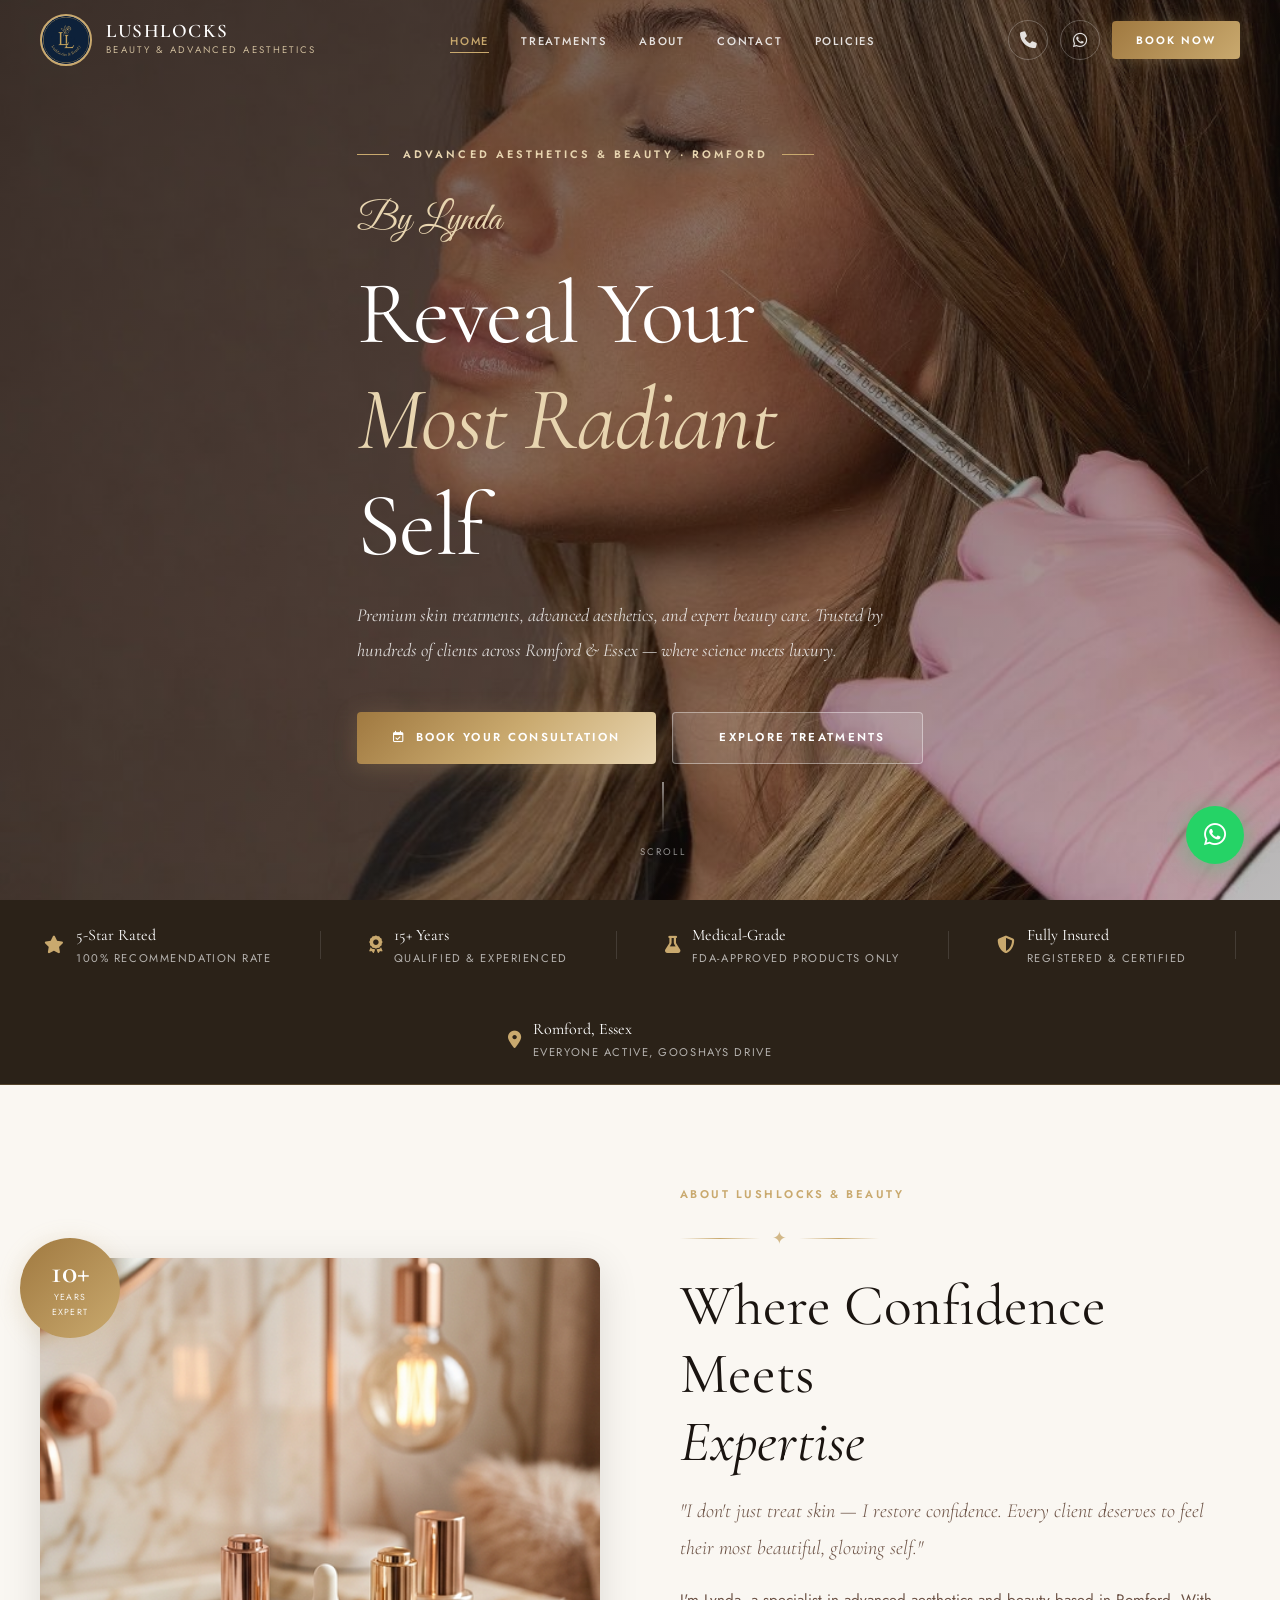
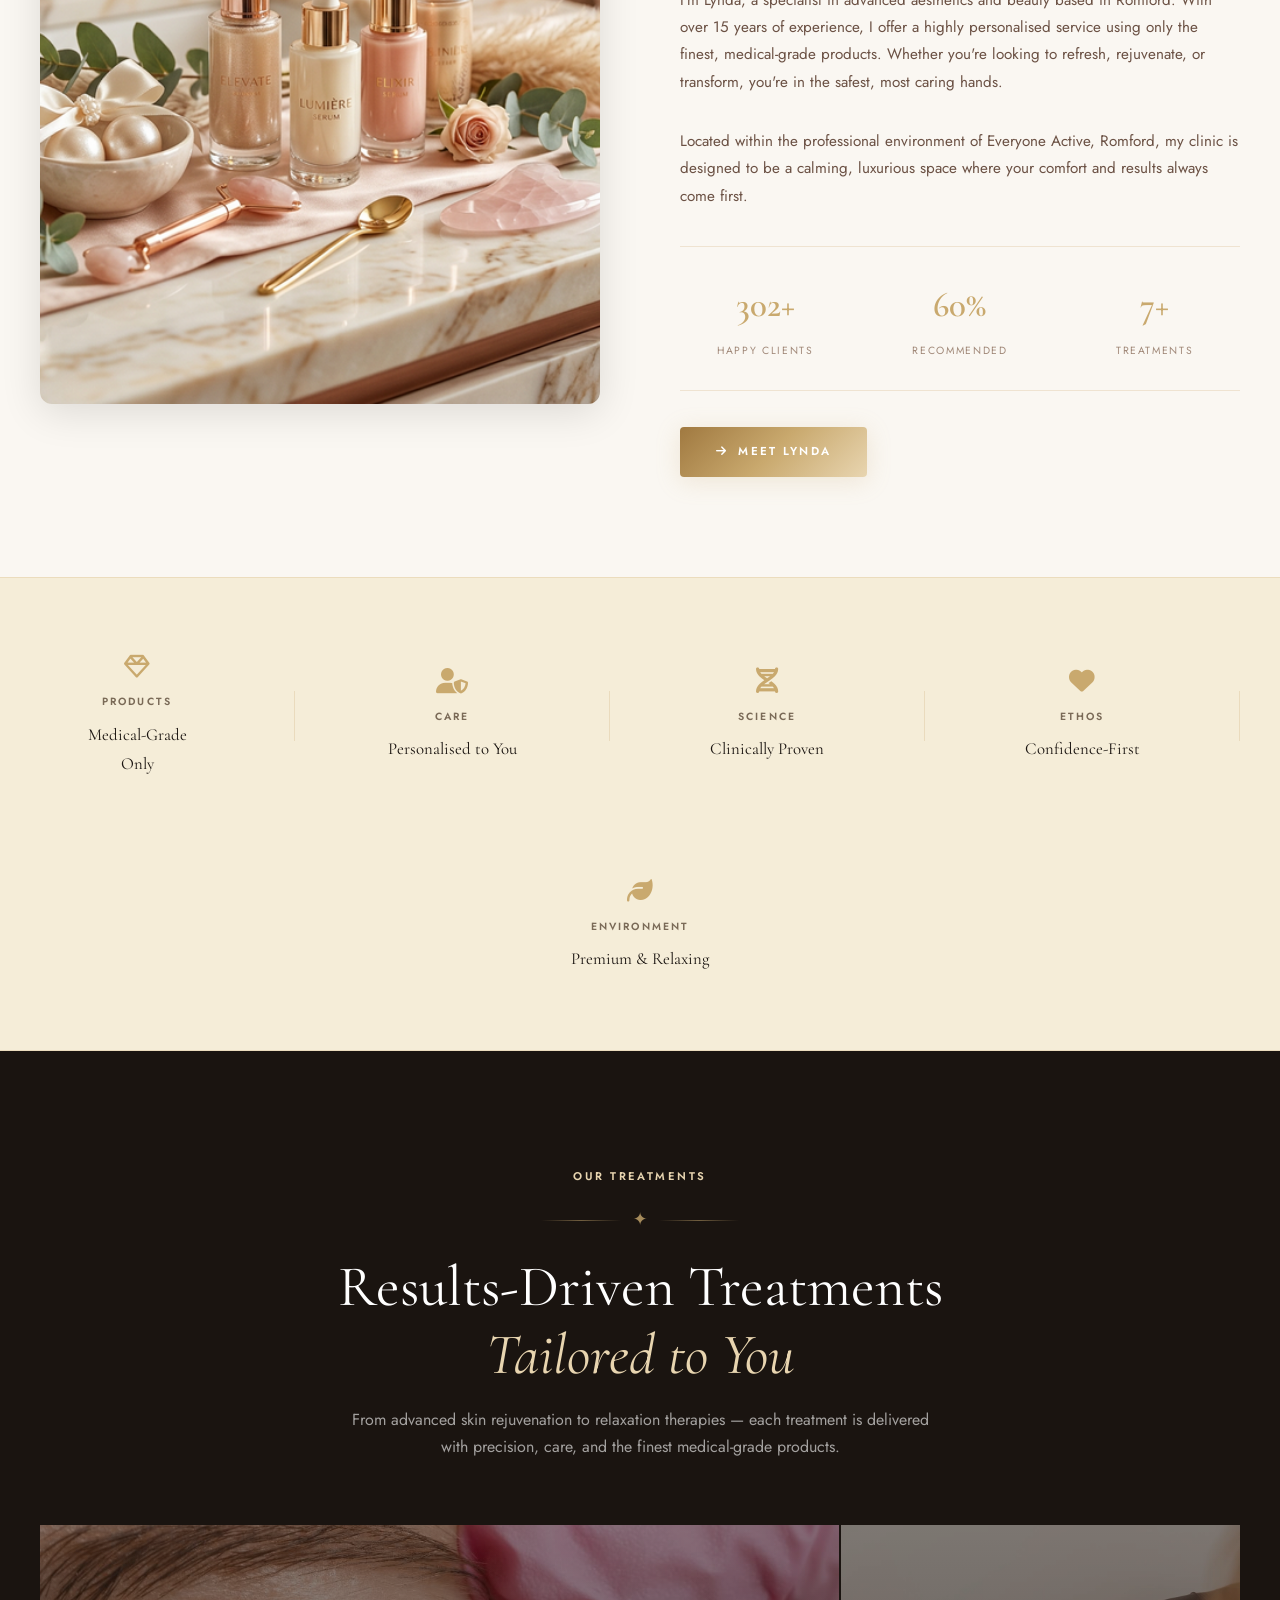
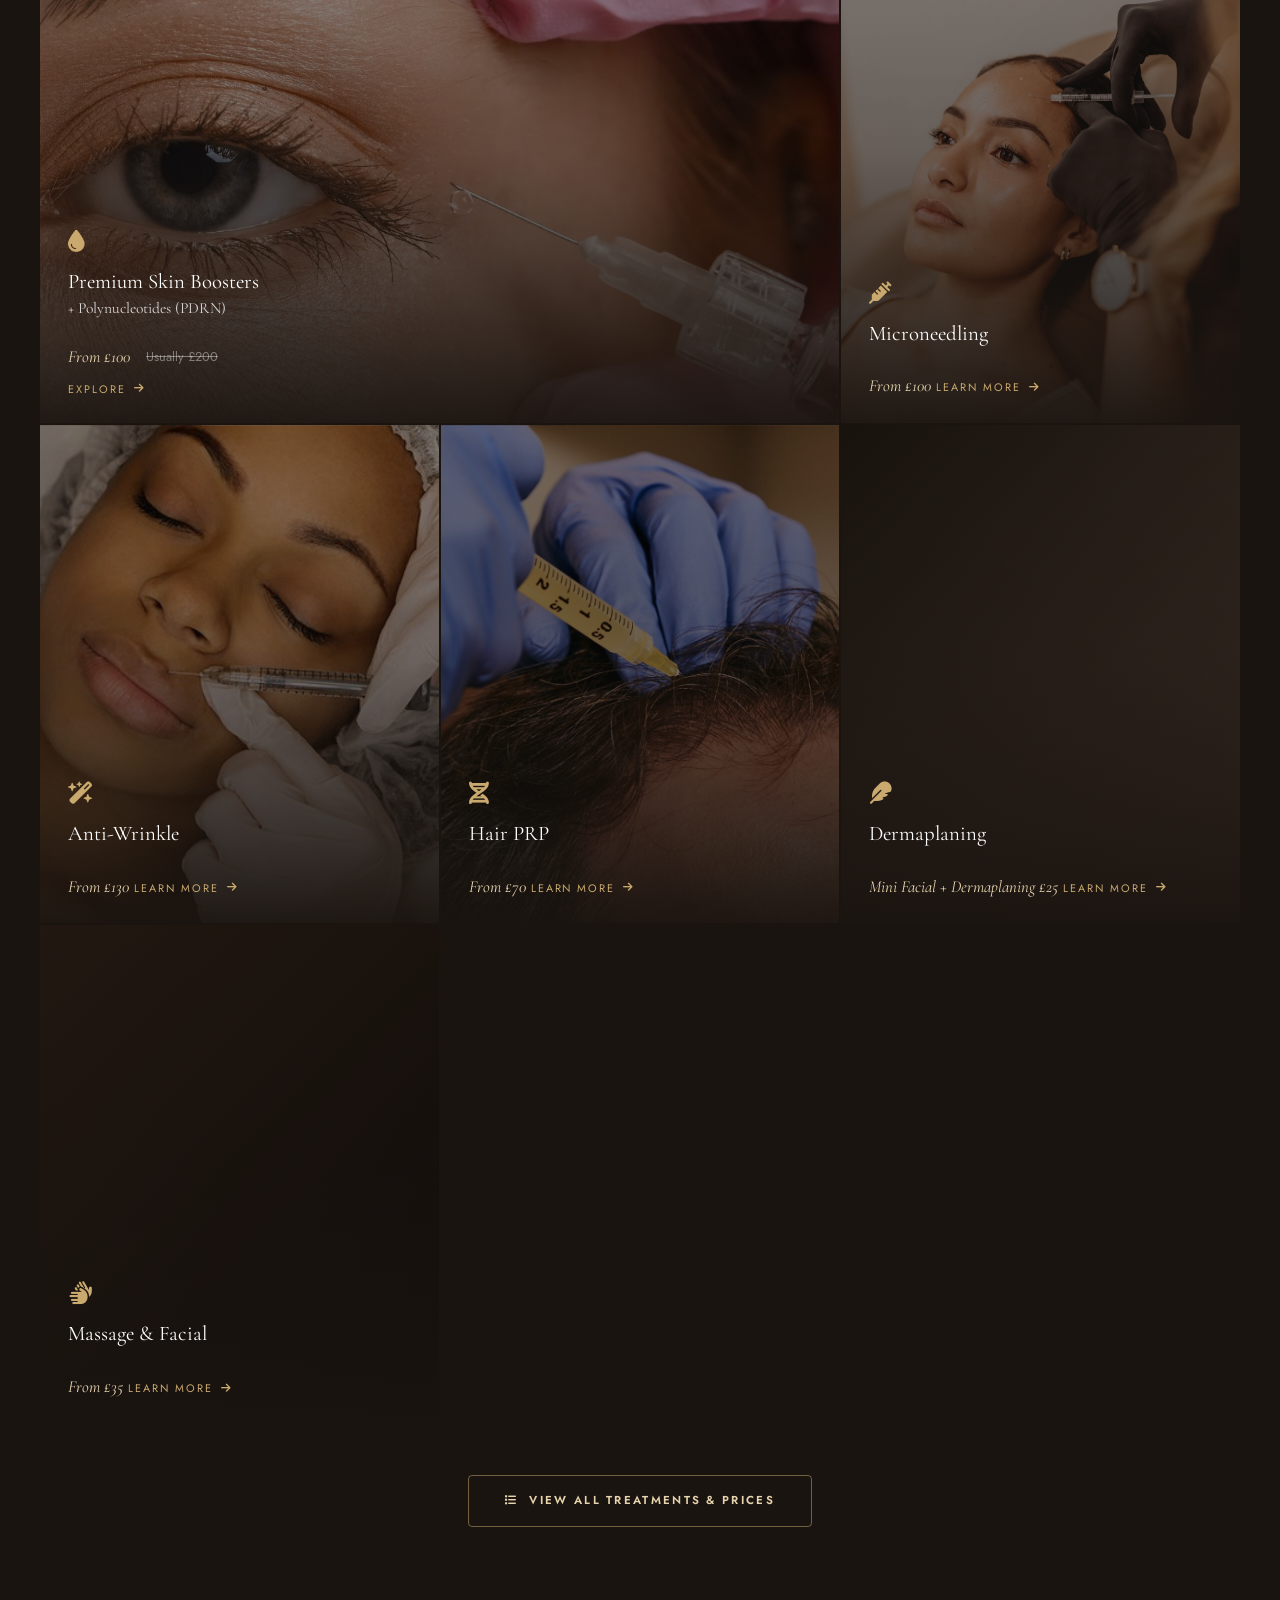
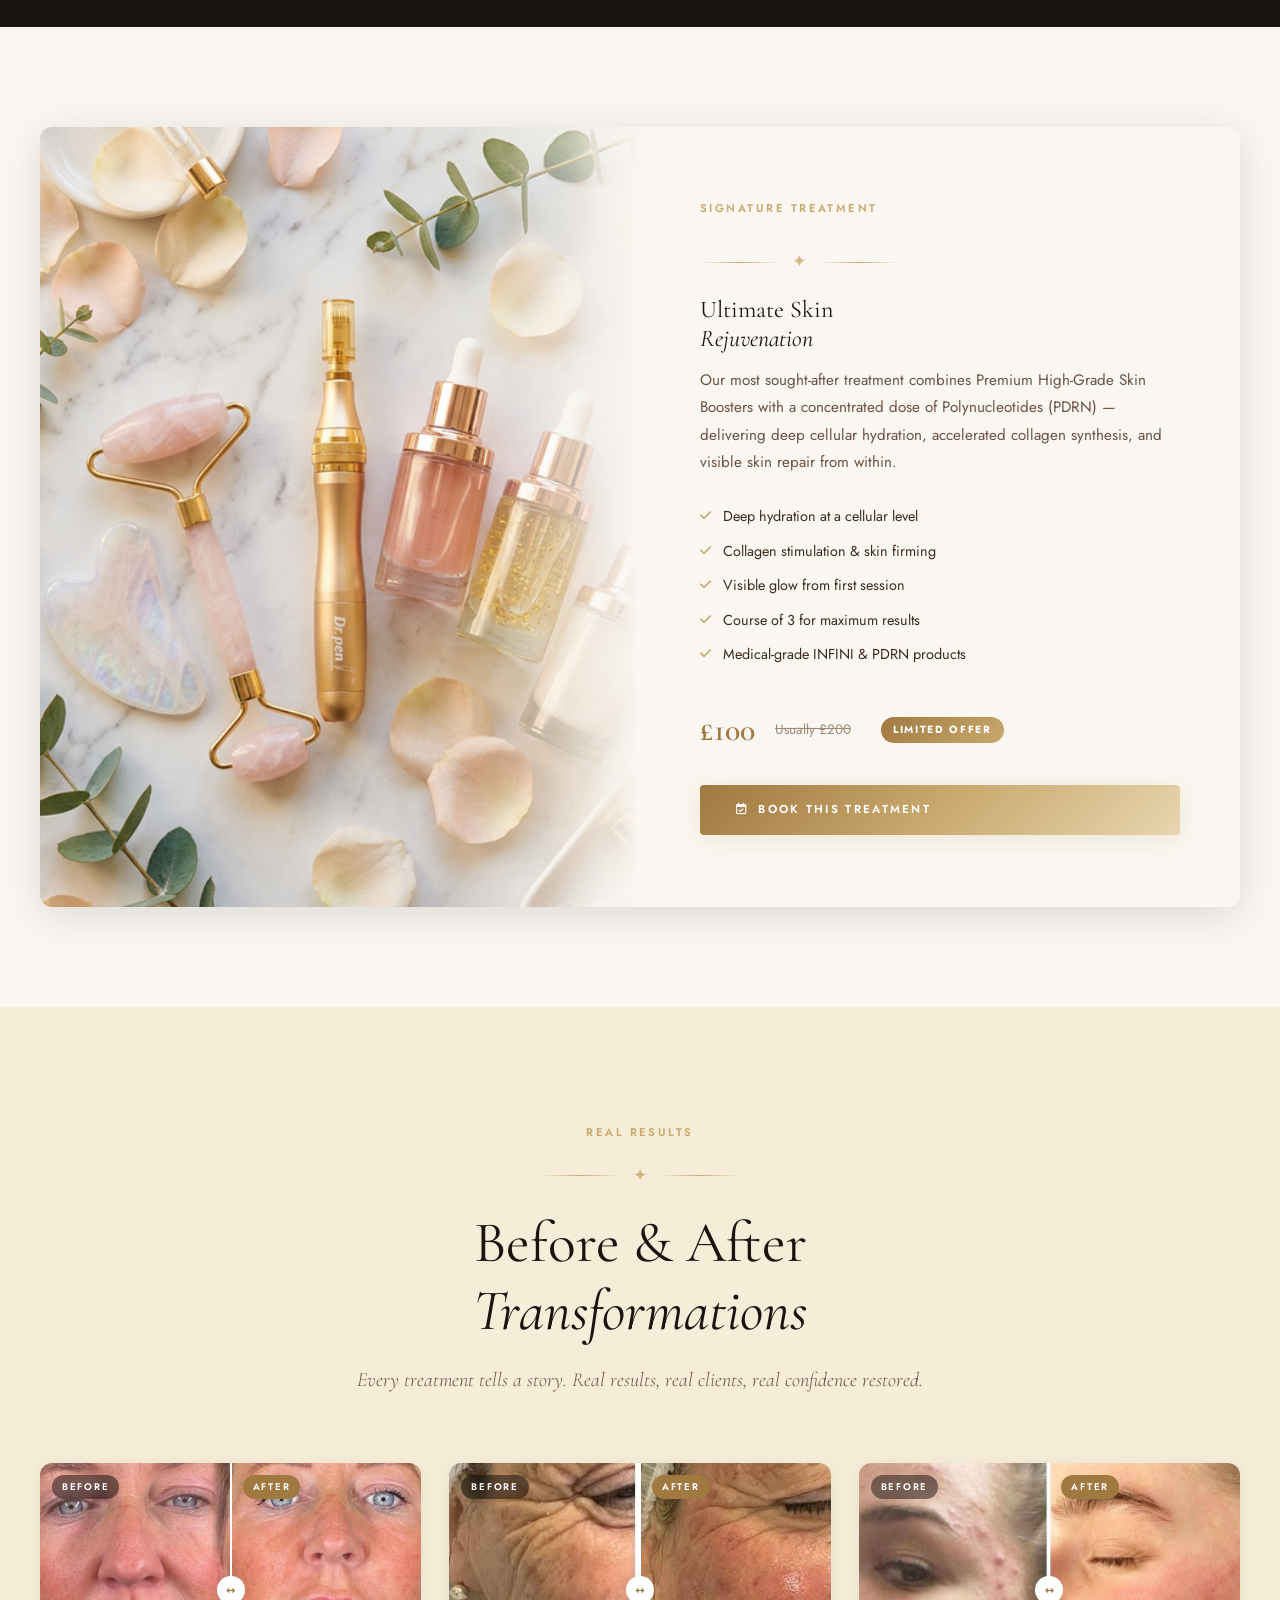
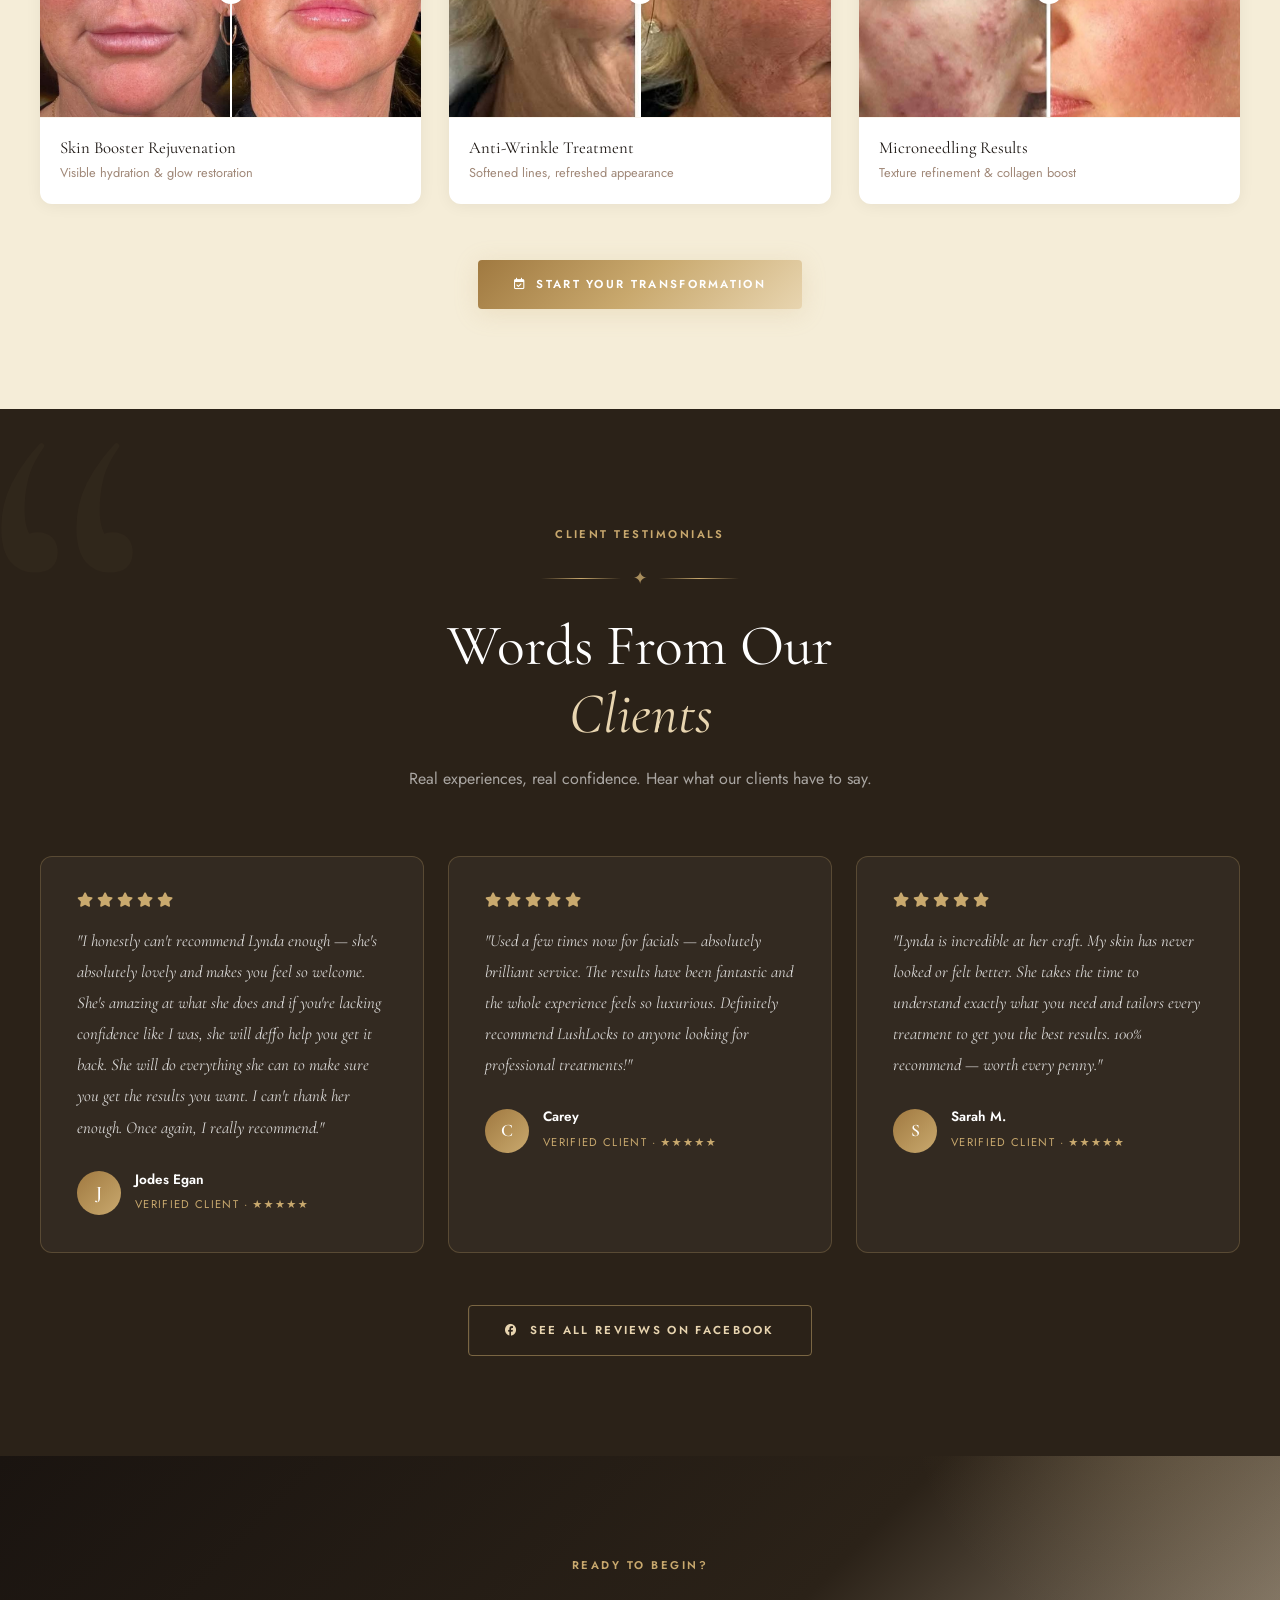
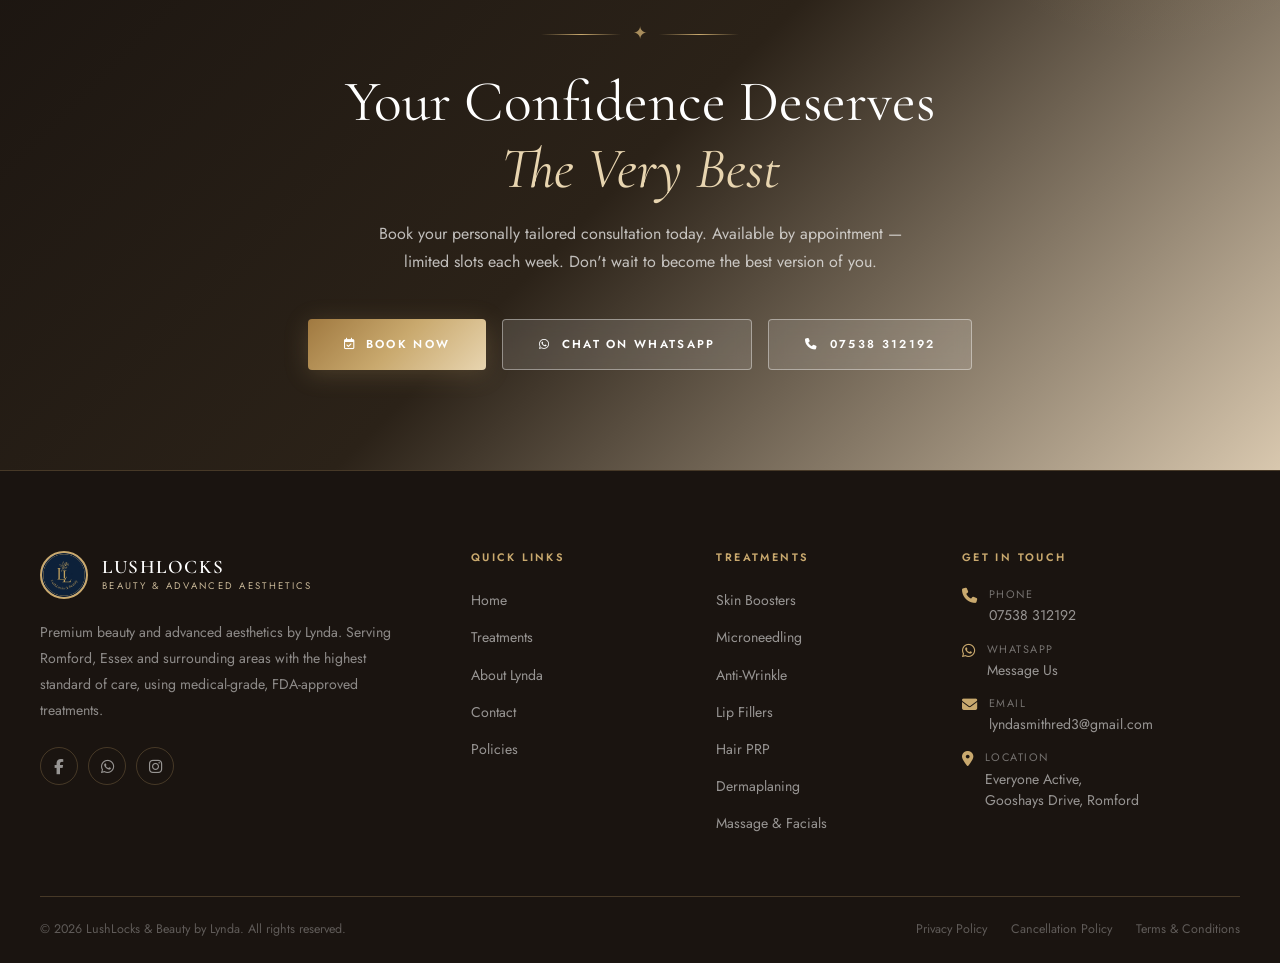
==== index.html @ f9ed03f9 "Mobile Menu" ====
<!DOCTYPE html>
<html lang="en">

<head>
  <meta charset="UTF-8" />
  <meta name="viewport" content="width=device-width, initial-scale=1.0" />
  <meta name="description"
    content="LushLocks & Beauty — Advanced Aesthetics &amp; Beauty by Lynda. Premium skin treatments, anti-wrinkle, microneedling, Hair PRP, fillers and more in Romford, Essex." />
  <title>LushLocks & Beauty | Advanced Aesthetics by Lynda — Romford</title>
  <link rel="icon" type="image/png" href="assets/images/logo.png" />
  <link rel="stylesheet" href="assets/css/style.css" />
  <link rel="stylesheet" href="https://cdnjs.cloudflare.com/ajax/libs/font-awesome/6.5.0/css/all.min.css" />
  <style>
    /* Home-specific extras */
    .offer-badge {
      display: inline-block;
      background: linear-gradient(135deg, var(--gold-dark), var(--gold));
      color: #fff;
      font-size: 0.65rem;
      font-weight: 700;
      letter-spacing: 0.16em;
      text-transform: uppercase;
      padding: 4px 12px;
      border-radius: 100px;
      margin-left: 10px;
      vertical-align: middle;
    }

    .featured-section {
      background: var(--champagne);
      padding: 56px 0;
      border-top: 1px solid var(--border);
      border-bottom: 1px solid var(--border);
    }

    .featured-inner {
      display: flex;
      align-items: center;
      justify-content: center;
      gap: 60px;
      flex-wrap: wrap;
    }

    .featured-item {
      display: flex;
      flex-direction: column;
      align-items: center;
      gap: 10px;
      text-align: center;
    }

    .featured-item i {
      font-size: 1.6rem;
      color: var(--gold);
    }

    .featured-item .fi-label {
      font-size: 0.65rem;
      font-weight: 600;
      letter-spacing: 0.2em;
      text-transform: uppercase;
      color: var(--mid);
    }

    .featured-item .fi-value {
      font-family: var(--font-serif);
      font-size: 1.05rem;
      color: var(--dark);
    }

    .featured-divider {
      width: 1px;
      height: 50px;
      background: var(--border);
    }

    /* Signature treatment */
    .signature-wrap {
      display: grid;
      grid-template-columns: 1fr 1fr;
      gap: 0;
      border-radius: var(--radius-lg);
      overflow: hidden;
      box-shadow: var(--shadow-md);
    }

    .signature-image {
      min-height: 480px;
      background-image: url('assets/images/treatments-hero.png');
      background-size: cover;
      background-position: center;
      position: relative;
    }

    .signature-image::after {
      content: '';
      position: absolute;
      inset: 0;
      background: linear-gradient(to right, transparent 70%, rgba(250, 247, 242, 1) 100%);
    }

    .signature-content {
      background: var(--cream);
      padding: 72px 60px;
      display: flex;
      flex-direction: column;
      justify-content: center;
    }

    .signature-content .eyebrow {
      margin-bottom: 10px;
    }

    .signature-content h2 {
      margin-bottom: 14px;
    }

    .signature-content p {
      margin-bottom: 28px;
    }

    .signature-list {
      display: flex;
      flex-direction: column;
      gap: 10px;
      margin-bottom: 36px;
    }

    .signature-list li {
      display: flex;
      align-items: center;
      gap: 12px;
      font-size: 0.9rem;
      color: var(--text);
    }

    .signature-list li i {
      color: var(--gold);
      font-size: 0.8rem;
    }

    @media (max-width: 768px) {
      .signature-wrap {
        grid-template-columns: 1fr;
      }

      .signature-image {
        min-height: 260px;
      }

      .signature-content {
        padding: 40px 28px;
      }

      .featured-inner {
        gap: 28px;
      }

      .featured-divider {
        display: none;
      }
    }
  </style>
</head>

<body>

  <!-- ═══════════════════════════ NAVBAR ═══════════════════════════ -->
  <nav id="navbar" class="transparent">
    <a href="index.html" class="nav-logo">
      <img src="assets/images/logo.png" alt="LushLocks Logo" />
      <div class="nav-logo-text">
        <span class="nav-logo-name">LushLocks</span>
        <span class="nav-logo-sub">Beauty &amp; Advanced Aesthetics</span>
      </div>
    </a>

    <ul class="nav-links">
      <li><a href="index.html" class="active">Home</a></li>
      <li><a href="treatments.html">Treatments</a></li>
      <li><a href="about.html">About</a></li>
      <li><a href="contact.html">Contact</a></li>
      <li><a href="policy.html">Policies</a></li>
    </ul>

    <div class="nav-actions">
      <a href="tel:07538312192" class="nav-icon-btn" title="Call Us" aria-label="Call LushLocks">
        <i class="fa-solid fa-phone"></i>
      </a>
      <a href="https://wa.me/447538312192" target="_blank" rel="noopener" class="nav-icon-btn whatsapp" title="WhatsApp"
        aria-label="WhatsApp LushLocks">
        <i class="fa-brands fa-whatsapp"></i>
      </a>
      <a href="contact.html#book" class="nav-book-btn">Book Now</a>
    </div>

    <div class="hamburger" aria-label="Open menu" role="button" tabindex="0">
      <span></span><span></span><span></span>
    </div>
  </nav>

  <!-- Mobile Nav -->
  <div class="mobile-nav" role="navigation" aria-label="Mobile navigation">
    <button class="mobile-nav-close" aria-label="Close menu"><i class="fa-solid fa-xmark"></i></button>
    <div class="mobile-nav-brand">
      <img src="assets/images/logo.png" alt="LushLocks & Beauty Logo" />
      <div class="mobile-nav-brand-text">
        <span class="name">LushLocks</span>
        <span class="sub">Beauty &amp; Aesthetics</span>
      </div>
    </div>
    <a href="index.html">Home</a>
    <a href="treatments.html">Treatments</a>
    <a href="about.html">About</a>
    <a href="contact.html">Contact</a>
    <a href="policy.html">Policies</a>
    <div class="mobile-nav-actions">
      <a href="tel:07538312192" class="btn btn-outline"><i class="fa-solid fa-phone"></i> Call</a>
      <a href="https://wa.me/447538312192" target="_blank" rel="noopener" class="btn btn-primary"><i
          class="fa-brands fa-whatsapp"></i> WhatsApp</a>
    </div>
  </div>

  <!-- ═══════════════════════════ HERO ═══════════════════════════ -->
  <section class="hero" id="home">
    <div class="hero-bg"></div>
    <div class="hero-overlay"></div>

    <div class="container">
      <div class="hero-content">
        <div class="hero-eyebrow">Advanced Aesthetics &amp; Beauty · Romford</div>
        <span class="script">By Lynda</span>
        <h1 class="display">Reveal Your<br /><em>Most Radiant</em><br />Self</h1>
        <p class="hero-desc">
          Premium skin treatments, advanced aesthetics, and expert beauty care.
          Trusted by hundreds of clients across Romford &amp; Essex — where science meets luxury.
        </p>
        <div class="hero-actions">
          <a href="contact.html#book" class="btn btn-primary">
            <i class="fa-regular fa-calendar-check"></i>
            Book Your Consultation
          </a>
          <a href="treatments.html" class="btn btn-ghost">
            <i class="fa-solid fa-sparkles"></i>
            Explore Treatments
          </a>
        </div>
      </div>
    </div>

    <div class="hero-scroll">
      <div class="scroll-bar"></div>
      <span>Scroll</span>
    </div>
  </section>

  <!-- ═══════════════════ TRUST BAR ═══════════════════════════ -->
  <div class="trust-bar">
    <div class="container">
      <div class="trust-bar-inner">
        <div class="trust-item">
          <i class="fa-solid fa-star"></i>
          <div>
            <div class="trust-value">5-Star Rated</div>
            <div class="trust-label">100% Recommendation Rate</div>
          </div>
        </div>
        <div class="trust-divider"></div>
        <div class="trust-item">
          <i class="fa-solid fa-award"></i>
          <div>
            <div class="trust-value">15+ Years</div>
            <div class="trust-label">Qualified &amp; Experienced</div>
          </div>
        </div>
        <div class="trust-divider"></div>
        <div class="trust-item">
          <i class="fa-solid fa-flask"></i>
          <div>
            <div class="trust-value">Medical-Grade</div>
            <div class="trust-label">FDA-Approved Products Only</div>
          </div>
        </div>
        <div class="trust-divider"></div>
        <div class="trust-item">
          <i class="fa-solid fa-shield-halved"></i>
          <div>
            <div class="trust-value">Fully Insured</div>
            <div class="trust-label">Registered &amp; Certified</div>
          </div>
        </div>
        <div class="trust-divider"></div>
        <div class="trust-item">
          <i class="fa-solid fa-location-dot"></i>
          <div>
            <div class="trust-value">Romford, Essex</div>
            <div class="trust-label">Everyone Active, Gooshays Drive</div>
          </div>
        </div>
      </div>
    </div>
  </div>

  <!-- ═══════════════════════ ABOUT INTRO ═══════════════════════ -->
  <section class="about-section section" id="about">
    <div class="container">
      <div class="about-grid">
        <div class="about-image-wrap reveal">
          <img src="assets/images/about-bg.png" alt="LushLocks Treatment Room" class="about-image-main" />
          <div class="about-badge">
            <span class="years" data-target="15" data-suffix="+">15+</span>
            <span class="years-label">Years<br />Expert</span>
          </div>
        </div>

        <div class="about-content reveal reveal-delay-2">
          <p class="eyebrow">About LushLocks &amp; Beauty</p>
          <div class="gold-divider"><span>✦</span></div>
          <h2 class="headline">Where Confidence<br />Meets<br /><em>Expertise</em></h2>
          <p class="lead">
            "I don't just treat skin — I restore confidence. Every client deserves to feel their most beautiful, glowing
            self."
          </p>
          <p class="body-text">
            I'm Lynda, a specialist in advanced aesthetics and beauty based in Romford. With over 15 years of
            experience, I offer a highly personalised service using only the finest, medical-grade products. Whether
            you're looking to refresh, rejuvenate, or transform, you're in the safest, most caring hands.
          </p>
          <p class="body-text">
            Located within the professional environment of Everyone Active, Romford, my clinic is designed to be a
            calming, luxurious space where your comfort and results always come first.
          </p>

          <div class="about-stats">
            <div class="stat">
              <span class="stat-num" data-target="500" data-suffix="+">500+</span>
              <span class="stat-label">Happy Clients</span>
            </div>
            <div class="stat">
              <span class="stat-num" data-target="100" data-suffix="%">100%</span>
              <span class="stat-label">Recommended</span>
            </div>
            <div class="stat">
              <span class="stat-num" data-target="12" data-suffix="+">12+</span>
              <span class="stat-label">Treatments</span>
            </div>
          </div>

          <a href="about.html" class="btn btn-primary">
            <i class="fa-solid fa-arrow-right"></i>
            Meet Lynda
          </a>
        </div>
      </div>
    </div>
  </section>

  <!-- ═════════════════ FEATURED PILLARS ═══════════════════════ -->
  <div class="featured-section">
    <div class="container">
      <div class="featured-inner">
        <div class="featured-item reveal">
          <i class="fa-regular fa-gem"></i>
          <span class="fi-label">Products</span>
          <span class="fi-value">Medical-Grade Only</span>
        </div>
        <div class="featured-divider"></div>
        <div class="featured-item reveal reveal-delay-1">
          <i class="fa-solid fa-user-shield"></i>
          <span class="fi-label">Care</span>
          <span class="fi-value">Personalised to You</span>
        </div>
        <div class="featured-divider"></div>
        <div class="featured-item reveal reveal-delay-2">
          <i class="fa-solid fa-dna"></i>
          <span class="fi-label">Science</span>
          <span class="fi-value">Clinically Proven</span>
        </div>
        <div class="featured-divider"></div>
        <div class="featured-item reveal reveal-delay-3">
          <i class="fa-solid fa-heart"></i>
          <span class="fi-label">Ethos</span>
          <span class="fi-value">Confidence-First</span>
        </div>
        <div class="featured-divider"></div>
        <div class="featured-item reveal reveal-delay-4">
          <i class="fa-solid fa-leaf"></i>
          <span class="fi-label">Environment</span>
          <span class="fi-value">Premium &amp; Relaxing</span>
        </div>
      </div>
    </div>
  </div>

  <!-- ═════════════════════ TREATMENTS GRID ═══════════════════════ -->
  <section class="treatments-section section" id="treatments">
    <div class="container">
      <div class="section-header center text-center reveal">
        <p class="eyebrow">Our Treatments</p>
        <div class="gold-divider center"><span>✦</span></div>
        <h2 class="headline" style="color:#fff;">Results-Driven Treatments<br /><em
            style="color:var(--gold-light)">Tailored to You</em></h2>
        <p>From advanced skin rejuvenation to relaxation therapies — each treatment is delivered with precision, care,
          and the finest medical-grade products.</p>
      </div>

      <div class="treatments-grid">

        <!-- Featured: Skin Boosters -->
        <div class="treatment-card featured reveal" style="min-height:380px;">
          <div class="treatment-card-bg" style="background-image:url('assets/images/dermafiller.jpg');"></div>
          <div class="treatment-card-overlay"></div>
          <div class="treatment-card-content">
            <div class="treatment-card-icon"><i class="fa-solid fa-droplet"></i></div>
            <h3>Premium Skin Boosters<br /><small style="font-size:0.75em;opacity:0.8;">+ Polynucleotides (PDRN)</small>
            </h3>
            <p>Deep hydration, collagen stimulation, and skin repair through our most comprehensive rejuvenation
              treatment. Using the highest-grade PDRN &amp; INFINI boosters.</p>
            <div style="display:flex;align-items:center;gap:16px;flex-wrap:wrap;">
              <span class="treatment-price">From £100</span>
              <span style="color:rgba(255,255,255,0.4);font-size:0.8rem;text-decoration:line-through;">Usually
                £200</span>
            </div>
            <a href="treatments.html" class="treatment-link">Explore <i class="fa-solid fa-arrow-right"></i></a>
          </div>
        </div>

        <!-- Microneedling -->
        <div class="treatment-card reveal reveal-delay-1">
          <div class="treatment-card-bg"
            style="background-image:url('assets/images/blackinjecting.jpg');background-size:cover;background-position:center;">
          </div>
          <div class="treatment-card-overlay"></div>
          <div class="treatment-card-content">
            <div class="treatment-card-icon"><i class="fa-solid fa-syringe"></i></div>
            <h3>Microneedling</h3>
            <p>Stimulate natural collagen production for firmer, smoother, glowing skin with visible results from the
              first session.</p>
            <span class="treatment-price">From £100</span>
            <a href="treatments.html#microneedling" class="treatment-link">Learn More <i
                class="fa-solid fa-arrow-right"></i></a>
          </div>
        </div>

        <!-- Anti-Wrinkle -->
        <div class="treatment-card reveal reveal-delay-2">
          <div class="treatment-card-bg"
            style="background-image:url('assets/images/lipinject.jpg');background-size:cover;background-position:center;">
          </div>
          <div class="treatment-card-overlay"></div>
          <div class="treatment-card-content">
            <div class="treatment-card-icon"><i class="fa-solid fa-wand-magic-sparkles"></i></div>
            <h3>Anti-Wrinkle</h3>
            <p>Soften fine lines and restore a youthful appearance. 3 areas available, or combine with fillers for full
              facial harmony.</p>
            <span class="treatment-price">From £130</span>
            <a href="treatments.html#antiwrinkle" class="treatment-link">Learn More <i
                class="fa-solid fa-arrow-right"></i></a>
          </div>
        </div>

        <!-- Hair PRP -->
        <div class="treatment-card reveal">
          <div class="treatment-card-bg"
            style="background-image:url('assets/images/malehair.jpg');background-size:cover;background-position:center;">
          </div>
          <div class="treatment-card-overlay"></div>
          <div class="treatment-card-content">
            <div class="treatment-card-icon"><i class="fa-solid fa-dna"></i></div>
            <h3>Hair PRP</h3>
            <p>Platelet-Rich Plasma therapy to stimulate hair follicles, reduce thinning, and promote natural regrowth.
            </p>
            <span class="treatment-price">From £70</span>
            <a href="treatments.html#hairprp" class="treatment-link">Learn More <i
                class="fa-solid fa-arrow-right"></i></a>
          </div>
        </div>

        <!-- Dermaplaning -->
        <div class="treatment-card reveal reveal-delay-1">
          <div class="treatment-card-bg" style="background: linear-gradient(135deg, #2B2218, #6B5144);"></div>
          <div class="treatment-card-overlay"></div>
          <div class="treatment-card-content">
            <div class="treatment-card-icon"><i class="fa-solid fa-feather"></i></div>
            <h3>Dermaplaning</h3>
            <p>Remove dead skin cells and peach fuzz for a velvety-smooth complexion. Pairs beautifully with facials for
              enhanced product absorption.</p>
            <span class="treatment-price">Mini Facial + Dermaplaning £25</span>
            <a href="treatments.html#dermaplaning" class="treatment-link">Learn More <i
                class="fa-solid fa-arrow-right"></i></a>
          </div>
        </div>

        <!-- Massage -->
        <div class="treatment-card reveal reveal-delay-2">
          <div class="treatment-card-bg" style="background: linear-gradient(135deg, #3D2B1F, #1A1410);"></div>
          <div class="treatment-card-overlay"></div>
          <div class="treatment-card-content">
            <div class="treatment-card-icon"><i class="fa-solid fa-hands"></i></div>
            <h3>Massage &amp; Facial</h3>
            <p>Indulge in a deeply relaxing full facial or hot stone massage, designed to melt away tension and reveal
              your glow.</p>
            <span class="treatment-price">From £35</span>
            <a href="treatments.html#massage" class="treatment-link">Learn More <i
                class="fa-solid fa-arrow-right"></i></a>
          </div>
        </div>

      </div>

      <div style="text-align:center;margin-top:52px;" class="reveal">
        <a href="treatments.html" class="btn btn-outline"
          style="border-color:rgba(201,169,110,0.5);color:var(--gold-light);">
          <i class="fa-solid fa-list"></i>
          View All Treatments &amp; Prices
        </a>
      </div>
    </div>
  </section>

  <!-- ════════════════ SIGNATURE TREATMENT ════════════════════ -->
  <section class="section" style="background:var(--cream);">
    <div class="container">
      <div class="signature-wrap reveal">
        <div class="signature-image"></div>
        <div class="signature-content">
          <p class="eyebrow">Signature Treatment</p>
          <div class="gold-divider"><span>✦</span></div>
          <h2>Ultimate Skin<br /><em>Rejuvenation</em></h2>
          <p class="body-text">
            Our most sought-after treatment combines Premium High-Grade Skin Boosters with a concentrated dose of
            Polynucleotides (PDRN) — delivering deep cellular hydration, accelerated collagen synthesis, and visible
            skin repair from within.
          </p>
          <ul class="signature-list">
            <li><i class="fa-solid fa-check"></i> Deep hydration at a cellular level</li>
            <li><i class="fa-solid fa-check"></i> Collagen stimulation &amp; skin firming</li>
            <li><i class="fa-solid fa-check"></i> Visible glow from first session</li>
            <li><i class="fa-solid fa-check"></i> Course of 3 for maximum results</li>
            <li><i class="fa-solid fa-check"></i> Medical-grade INFINI &amp; PDRN products</li>
          </ul>
          <div style="display:flex;align-items:center;gap:20px;flex-wrap:wrap;margin-bottom:28px;">
            <span
              style="font-family:var(--font-serif);font-size:2rem;color:var(--gold-dark);font-weight:600;">£100</span>
            <span style="font-size:0.85rem;color:var(--muted);text-decoration:line-through;">Usually £200</span>
            <span class="offer-badge">Limited Offer</span>
          </div>
          <a href="contact.html#book" class="btn btn-primary">
            <i class="fa-regular fa-calendar-check"></i>
            Book This Treatment
          </a>
        </div>
      </div>
    </div>
  </section>

  <!-- ══════════════════ BEFORE & AFTER ═══════════════════════ -->
  <section class="before-after-section section" id="results">
    <div class="container">
      <div class="section-header center text-center reveal">
        <p class="eyebrow">Real Results</p>
        <div class="gold-divider center"><span>✦</span></div>
        <h2 class="headline">Before &amp; After<br /><em>Transformations</em></h2>
        <p class="lead">Every treatment tells a story. Real results, real clients, real confidence restored.</p>
      </div>

      <div class="ba-grid">

        <!-- Card 1: Skin Booster -->
        <div class="ba-card reveal">
          <div class="ba-images">
            <div class="ba-img-wrap">
              <img src="assets/images/skinbooster-face-before.jpg"
                alt="Before skin booster treatment — dull, tired skin" loading="lazy" />
              <span class="ba-label">Before</span>
            </div>
            <div class="ba-img-wrap">
              <img src="assets/images/skinbooster-face-after.jpg"
                alt="After skin booster treatment — hydrated, glowing skin" loading="lazy" />
              <span class="ba-label after">After</span>
            </div>
            <div class="ba-divider">
              <div class="ba-divider-dot">↔</div>
            </div>
          </div>
          <div class="ba-card-footer">
            <h4>Skin Booster Rejuvenation</h4>
            <p>Visible hydration &amp; glow restoration</p>
          </div>
        </div>

        <!-- Card 2: Anti-Wrinkle -->
        <div class="ba-card reveal reveal-delay-1">
          <div class="ba-images">
            <div class="ba-img-wrap">
              <img src="assets/images/anti-wrinkle-face-before.jpg"
                alt="Before anti-wrinkle treatment — deep forehead lines" loading="lazy" />
              <span class="ba-label">Before</span>
            </div>
            <div class="ba-img-wrap">
              <img src="assets/images/anti-wrinkle-face-after.jpg" alt="After anti-wrinkle treatment — smooth forehead"
                loading="lazy" />
              <span class="ba-label after">After</span>
            </div>
            <div class="ba-divider">
              <div class="ba-divider-dot">↔</div>
            </div>
          </div>
          <div class="ba-card-footer">
            <h4>Anti-Wrinkle Treatment</h4>
            <p>Softened lines, refreshed appearance</p>
          </div>
        </div>

        <!-- Card 3: Microneedling -->
        <div class="ba-card reveal reveal-delay-2">
          <div class="ba-images">
            <div class="ba-img-wrap">
              <img src="assets/images/microneedling-acne-before.jpg"
                alt="Before microneedling — acne scarring and uneven texture" loading="lazy" />
              <span class="ba-label">Before</span>
            </div>
            <div class="ba-img-wrap">
              <img src="assets/images/microneedling-acne-after.jpg" alt="After microneedling — smooth, clear skin"
                loading="lazy" />
              <span class="ba-label after">After</span>
            </div>
            <div class="ba-divider">
              <div class="ba-divider-dot">↔</div>
            </div>
          </div>
          <div class="ba-card-footer">
            <h4>Microneedling Results</h4>
            <p>Texture refinement &amp; collagen boost</p>
          </div>
        </div>

      </div>

      <div class="ba-cta reveal">
        <a href="contact.html#book" class="btn btn-primary">
          <i class="fa-regular fa-calendar-check"></i>
          Start Your Transformation
        </a>
      </div>
    </div>
  </section>

  <!-- ══════════════════ REVIEWS ═══════════════════════════════ -->
  <section class="reviews-section section" id="reviews">
    <div class="container">
      <div class="section-header center text-center reveal">
        <p class="eyebrow" style="color:var(--gold);">Client Testimonials</p>
        <div class="gold-divider center"><span>✦</span></div>
        <h2 class="headline" style="color:#fff;">Words From Our<br /><em style="color:var(--gold-light);">Clients</em>
        </h2>
        <p style="color:rgba(255,255,255,0.6);">Real experiences, real confidence. Hear what our clients have to say.
        </p>
      </div>

      <div class="reviews-grid">

        <div class="review-card reveal">
          <div class="review-stars">
            <i class="fa-solid fa-star"></i><i class="fa-solid fa-star"></i><i class="fa-solid fa-star"></i><i
              class="fa-solid fa-star"></i><i class="fa-solid fa-star"></i>
          </div>
          <p class="review-text">
            "I honestly can't recommend Lynda enough — she's absolutely lovely and makes you feel so welcome. She's
            amazing at what she does and if you're lacking confidence like I was, she will deffo help you get it back.
            She will do everything she can to make sure you get the results you want. I can't thank her enough. Once
            again, I really recommend."
          </p>
          <div class="review-author">
            <div class="review-avatar">J</div>
            <div class="review-author-info">
              <h5>Jodes Egan</h5>
              <span>Verified Client · ★★★★★</span>
            </div>
          </div>
        </div>

        <div class="review-card reveal reveal-delay-1">
          <div class="review-stars">
            <i class="fa-solid fa-star"></i><i class="fa-solid fa-star"></i><i class="fa-solid fa-star"></i><i
              class="fa-solid fa-star"></i><i class="fa-solid fa-star"></i>
          </div>
          <p class="review-text">
            "Used a few times now for facials — absolutely brilliant service. The results have been fantastic and the
            whole experience feels so luxurious. Definitely recommend LushLocks to anyone looking for professional
            treatments!"
          </p>
          <div class="review-author">
            <div class="review-avatar">C</div>
            <div class="review-author-info">
              <h5>Carey</h5>
              <span>Verified Client · ★★★★★</span>
            </div>
          </div>
        </div>

        <div class="review-card reveal reveal-delay-2">
          <div class="review-stars">
            <i class="fa-solid fa-star"></i><i class="fa-solid fa-star"></i><i class="fa-solid fa-star"></i><i
              class="fa-solid fa-star"></i><i class="fa-solid fa-star"></i>
          </div>
          <p class="review-text">
            "Lynda is incredible at her craft. My skin has never looked or felt better. She takes the time to understand
            exactly what you need and tailors every treatment to get you the best results. 100% recommend — worth every
            penny."
          </p>
          <div class="review-author">
            <div class="review-avatar">S</div>
            <div class="review-author-info">
              <h5>Sarah M.</h5>
              <span>Verified Client · ★★★★★</span>
            </div>
          </div>
        </div>

      </div>

      <div style="text-align:center;margin-top:52px;" class="reveal">
        <a href="https://www.facebook.com/p/LushLocks-Beauty-61567913738287/" target="_blank" rel="noopener"
          class="btn btn-outline" style="border-color:rgba(201,169,110,0.5);color:var(--gold-light);">
          <i class="fa-brands fa-facebook"></i>
          See All Reviews on Facebook
        </a>
      </div>
    </div>
  </section>

  <!-- ═══════════════════ CTA BANNER ═══════════════════════════ -->
  <section class="cta-banner">
    <div class="container">
      <div class="text-center reveal">
        <p class="eyebrow" style="color:var(--gold);">Ready to Begin?</p>
        <div class="gold-divider center"><span>✦</span></div>
        <h2 class="headline">Your Confidence Deserves<br /><em style="color:var(--gold-light);">The Very Best</em></h2>
        <p>Book your personally tailored consultation today. Available by appointment — limited slots each week. Don't
          wait to become the best version of you.</p>
        <div class="cta-banner-actions">
          <a href="contact.html#book" class="btn btn-primary">
            <i class="fa-regular fa-calendar-check"></i>
            Book Now
          </a>
          <a href="https://wa.me/447538312192" target="_blank" rel="noopener" class="btn btn-ghost">
            <i class="fa-brands fa-whatsapp"></i>
            Chat on WhatsApp
          </a>
          <a href="tel:07538312192" class="btn btn-ghost">
            <i class="fa-solid fa-phone"></i>
            07538 312192
          </a>
        </div>
      </div>
    </div>
  </section>

  <!-- ═══════════════════════ FOOTER ═══════════════════════════ -->
  <footer>
    <div class="container">
      <div class="footer-grid">
        <!-- Brand -->
        <div class="footer-brand">
          <a href="index.html" class="nav-logo">
            <img src="assets/images/logo.png" alt="LushLocks Logo"
              style="width:48px;height:48px;border-radius:50%;border:2px solid var(--gold);object-fit:cover;" />
            <div class="nav-logo-text">
              <span class="nav-logo-name">LushLocks</span>
              <span class="nav-logo-sub">Beauty &amp; Advanced Aesthetics</span>
            </div>
          </a>
          <p>Premium beauty and advanced aesthetics by Lynda. Serving Romford, Essex and surrounding areas with the
            highest standard of care, using medical-grade, FDA-approved treatments.</p>
          <div class="footer-socials">
            <a href="https://www.facebook.com/p/LushLocks-Beauty-61567913738287/" target="_blank" rel="noopener"
              class="footer-social-btn" aria-label="Facebook">
              <i class="fa-brands fa-facebook-f"></i>
            </a>
            <a href="https://wa.me/447538312192" target="_blank" rel="noopener" class="footer-social-btn"
              aria-label="WhatsApp">
              <i class="fa-brands fa-whatsapp"></i>
            </a>
            <a href="https://www.instagram.com/" target="_blank" rel="noopener" class="footer-social-btn"
              aria-label="Instagram">
              <i class="fa-brands fa-instagram"></i>
            </a>
          </div>
        </div>

        <!-- Quick Links -->
        <div class="footer-col">
          <h4>Quick Links</h4>
          <ul class="footer-links">
            <li><a href="index.html">Home</a></li>
            <li><a href="treatments.html">Treatments</a></li>
            <li><a href="about.html">About Lynda</a></li>
            <li><a href="contact.html">Contact</a></li>
            <li><a href="policy.html">Policies</a></li>
          </ul>
        </div>

        <!-- Treatments -->
        <div class="footer-col">
          <h4>Treatments</h4>
          <ul class="footer-links">
            <li><a href="treatments.html#skinbooster">Skin Boosters</a></li>
            <li><a href="treatments.html#microneedling">Microneedling</a></li>
            <li><a href="treatments.html#antiwrinkle">Anti-Wrinkle</a></li>
            <li><a href="treatments.html#fillers">Lip Fillers</a></li>
            <li><a href="treatments.html#hairprp">Hair PRP</a></li>
            <li><a href="treatments.html#dermaplaning">Dermaplaning</a></li>
            <li><a href="treatments.html#massage">Massage &amp; Facials</a></li>
          </ul>
        </div>

        <!-- Contact -->
        <div class="footer-col">
          <h4>Get in Touch</h4>
          <ul class="footer-contact-list">
            <li class="footer-contact-item">
              <i class="fa-solid fa-phone"></i>
              <div>
                <div
                  style="color:rgba(255,255,255,0.4);font-size:0.68rem;letter-spacing:0.14em;text-transform:uppercase;margin-bottom:3px;">
                  Phone</div>
                <a href="tel:07538312192">07538 312192</a>
              </div>
            </li>
            <li class="footer-contact-item">
              <i class="fa-brands fa-whatsapp"></i>
              <div>
                <div
                  style="color:rgba(255,255,255,0.4);font-size:0.68rem;letter-spacing:0.14em;text-transform:uppercase;margin-bottom:3px;">
                  WhatsApp</div>
                <a href="https://wa.me/447538312192" target="_blank">Message Us</a>
              </div>
            </li>
            <li class="footer-contact-item">
              <i class="fa-solid fa-envelope"></i>
              <div>
                <div
                  style="color:rgba(255,255,255,0.4);font-size:0.68rem;letter-spacing:0.14em;text-transform:uppercase;margin-bottom:3px;">
                  Email</div>
                <a href="mailto:lyndasmithred3@gmail.com">lyndasmithred3@gmail.com</a>
              </div>
            </li>
            <li class="footer-contact-item">
              <i class="fa-solid fa-location-dot"></i>
              <div>
                <div
                  style="color:rgba(255,255,255,0.4);font-size:0.68rem;letter-spacing:0.14em;text-transform:uppercase;margin-bottom:3px;">
                  Location</div>
                <span>Everyone Active,<br />Gooshays Drive, Romford</span>
              </div>
            </li>
          </ul>
        </div>
      </div>
    </div>

    <div class="container">
      <div class="footer-bottom">
        <p>© 2026 LushLocks &amp; Beauty by Lynda. All rights reserved.</p>
        <div class="footer-bottom-links">
          <a href="policy.html#privacy">Privacy Policy</a>
          <a href="policy.html#cancellation">Cancellation Policy</a>
          <a href="policy.html#terms">Terms &amp; Conditions</a>
        </div>
      </div>
    </div>
  </footer>

  <!-- Floating WhatsApp -->
  <div class="whatsapp-float">
    <span class="whatsapp-float-label">Chat with Lynda</span>
    <a href="https://wa.me/447538312192" target="_blank" rel="noopener" class="whatsapp-float-btn"
      aria-label="Chat on WhatsApp">
      <i class="fa-brands fa-whatsapp"></i>
    </a>
  </div>

  <script src="assets/js/main.js"></script>
</body>

</html>
---- assets/css/style.css ----
/* ============================================================
   LUSHLOCKS & BEAUTY — Global Design System
   ============================================================ */

@import url('https://fonts.googleapis.com/css2?family=Cormorant+Garamond:ital,wght@0,300;0,400;0,500;0,600;0,700;1,300;1,400;1,600&family=Jost:wght@300;400;500;600&family=Great+Vibes&display=swap');

/* ─── CSS Variables ─────────────────────────────────────── */
:root {
  --gold: #C9A96E;
  --gold-light: #E8D5B0;
  --gold-dark: #A07940;
  --cream: #FAF7F2;
  --warm-white: #FEFCF8;
  --champagne: #F5EDD8;
  --blush: #F2E4DA;
  --dark: #1A1410;
  --dark-soft: #2B2218;
  --mid: #5C4A38;
  --muted: #A08878;
  --text: #3D2B1F;
  --text-light: #6B5144;
  --border: rgba(201, 169, 110, 0.25);
  --border-light: rgba(201, 169, 110, 0.12);
  --overlay: rgba(26, 20, 16, 0.58);

  --font-serif: 'Cormorant Garamond', Georgia, serif;
  --font-sans: 'Jost', system-ui, sans-serif;
  --font-script: 'Great Vibes', cursive;

  --radius: 4px;
  --radius-lg: 12px;
  --shadow-sm: 0 2px 16px rgba(0, 0, 0, 0.06);
  --shadow-md: 0 8px 40px rgba(0, 0, 0, 0.12);
  --shadow-gold: 0 4px 24px rgba(201, 169, 110, 0.22);
  --transition: 0.35s cubic-bezier(0.25, 0.8, 0.25, 1);
}

/* ─── Reset & Base ───────────────────────────────────────── */
*,
*::before,
*::after {
  box-sizing: border-box;
  margin: 0;
  padding: 0;
}

html {
  font-size: 16px;
  scroll-behavior: smooth;
  -webkit-font-smoothing: antialiased;
}

body {
  font-family: var(--font-sans);
  background: var(--warm-white);
  color: var(--text);
  line-height: 1.7;
  overflow-x: hidden;
}

img {
  display: block;
  max-width: 100%;
  height: auto;
}

a {
  text-decoration: none;
  color: inherit;
}

ul {
  list-style: none;
}

/* ─── Typography ─────────────────────────────────────────── */
h1,
h2,
h3,
h4,
h5 {
  font-family: var(--font-serif);
  line-height: 1.18;
  color: var(--dark);
  font-weight: 400;
}

.display {
  font-size: clamp(3.2rem, 7vw, 6.5rem);
  letter-spacing: -0.02em;
}

.headline {
  font-size: clamp(2.2rem, 4.5vw, 3.8rem);
}

.subheadline {
  font-size: clamp(1.6rem, 3vw, 2.4rem);
}

.script {
  font-family: var(--font-script);
  font-size: clamp(1.8rem, 3vw, 2.8rem);
  color: var(--gold);
}

.eyebrow {
  font-family: var(--font-sans);
  font-size: 0.7rem;
  font-weight: 600;
  letter-spacing: 0.22em;
  text-transform: uppercase;
  color: var(--gold);
}

.lead {
  font-family: var(--font-serif);
  font-size: clamp(1.05rem, 1.6vw, 1.25rem);
  font-weight: 300;
  font-style: italic;
  color: var(--text-light);
  line-height: 1.85;
}

.body-text {
  font-family: var(--font-sans);
  font-size: 0.95rem;
  color: var(--text-light);
  line-height: 1.8;
}

/* ─── Gold Divider ────────────────────────────────────────── */
.gold-divider {
  display: flex;
  align-items: center;
  gap: 12px;
  margin: 1.2rem 0;
}

.gold-divider::before,
.gold-divider::after {
  content: '';
  flex: 1;
  height: 1px;
  background: linear-gradient(to right, transparent, var(--gold), transparent);
  max-width: 80px;
}

.gold-divider span {
  font-size: 1.1rem;
  color: var(--gold);
  opacity: 0.8;
}

.gold-divider.center {
  justify-content: center;
}

/* ─── Buttons ─────────────────────────────────────────────── */
.btn {
  display: inline-flex;
  align-items: center;
  gap: 10px;
  padding: 15px 36px;
  font-family: var(--font-sans);
  font-size: 0.72rem;
  font-weight: 600;
  letter-spacing: 0.2em;
  text-transform: uppercase;
  border: none;
  cursor: pointer;
  border-radius: var(--radius);
  transition: var(--transition);
  position: relative;
  overflow: hidden;
}

.btn::before {
  content: '';
  position: absolute;
  inset: 0;
  background: rgba(255, 255, 255, 0.12);
  transform: translateX(-100%);
  transition: transform 0.4s ease;
}

.btn:hover::before {
  transform: translateX(0);
}

.btn-primary {
  background: linear-gradient(135deg, var(--gold-dark), var(--gold), var(--gold-light));
  color: #fff;
  box-shadow: var(--shadow-gold);
}

.btn-primary:hover {
  transform: translateY(-2px);
  box-shadow: 0 8px 32px rgba(201, 169, 110, 0.38);
}

.btn-outline {
  background: transparent;
  color: var(--gold);
  border: 1.5px solid var(--gold);
}

.btn-outline:hover {
  background: var(--gold);
  color: #fff;
  transform: translateY(-2px);
}

.btn-white {
  background: #fff;
  color: var(--dark);
  box-shadow: var(--shadow-md);
}

.btn-white:hover {
  background: var(--champagne);
  transform: translateY(-2px);
}

.btn-ghost {
  background: rgba(255, 255, 255, 0.12);
  color: #fff;
  border: 1.5px solid rgba(255, 255, 255, 0.4);
  backdrop-filter: blur(8px);
}

.btn-ghost:hover {
  background: rgba(255, 255, 255, 0.22);
  border-color: rgba(255, 255, 255, 0.7);
}

/* ─── Navbar ──────────────────────────────────────────────── */
#navbar {
  position: fixed;
  top: 0;
  left: 0;
  right: 0;
  z-index: 1000;
  padding: 0 40px;
  height: 80px;
  display: flex;
  align-items: center;
  justify-content: space-between;
  transition: all 0.4s ease;
}

#navbar.transparent {
  background: transparent;
}

#navbar.scrolled {
  background: rgba(26, 20, 16, 0.96);
  backdrop-filter: blur(16px);
  box-shadow: 0 2px 30px rgba(0, 0, 0, 0.25);
  height: 70px;
}

.nav-logo {
  display: flex;
  align-items: center;
  gap: 14px;
}

.nav-logo img {
  width: 52px;
  height: 52px;
  border-radius: 50%;
  border: 2px solid var(--gold);
  object-fit: cover;
}

.nav-logo-text {
  display: flex;
  flex-direction: column;
}

.nav-logo-name {
  font-family: var(--font-serif);
  font-size: 1.2rem;
  font-weight: 600;
  color: #fff;
  letter-spacing: 0.08em;
  text-transform: uppercase;
  line-height: 1.1;
}

.nav-logo-sub {
  font-family: var(--font-sans);
  font-size: 0.6rem;
  letter-spacing: 0.24em;
  text-transform: uppercase;
  color: var(--gold-light);
  opacity: 0.85;
}

.nav-links {
  display: flex;
  align-items: center;
  gap: 32px;
}

.nav-links a {
  font-family: var(--font-sans);
  font-size: 0.7rem;
  font-weight: 500;
  letter-spacing: 0.16em;
  text-transform: uppercase;
  color: rgba(255, 255, 255, 0.85);
  transition: color 0.25s;
  position: relative;
}

.nav-links a::after {
  content: '';
  position: absolute;
  bottom: -4px;
  left: 0;
  width: 0;
  height: 1px;
  background: var(--gold);
  transition: width 0.3s ease;
}

.nav-links a:hover {
  color: var(--gold-light);
}

.nav-links a:hover::after {
  width: 100%;
}

.nav-links a.active {
  color: var(--gold);
}

.nav-links a.active::after {
  width: 100%;
}

.nav-actions {
  display: flex;
  align-items: center;
  gap: 12px;
}

.nav-icon-btn {
  display: flex;
  align-items: center;
  justify-content: center;
  width: 40px;
  height: 40px;
  border-radius: 50%;
  border: 1.5px solid rgba(255, 255, 255, 0.25);
  color: rgba(255, 255, 255, 0.85);
  font-size: 1.05rem;
  transition: var(--transition);
}

.nav-icon-btn:hover {
  border-color: var(--gold);
  color: var(--gold);
  background: rgba(201, 169, 110, 0.12);
}

.nav-icon-btn.whatsapp:hover {
  border-color: #25D366;
  color: #25D366;
  background: rgba(37, 211, 102, 0.10);
}

.nav-book-btn {
  padding: 10px 24px;
  font-size: 0.68rem;
  font-weight: 600;
  letter-spacing: 0.18em;
  text-transform: uppercase;
  background: linear-gradient(135deg, var(--gold-dark), var(--gold));
  color: #fff;
  border-radius: var(--radius);
  border: none;
  cursor: pointer;
  transition: var(--transition);
  box-shadow: 0 2px 16px rgba(201, 169, 110, 0.3);
}

.nav-book-btn:hover {
  transform: translateY(-1px);
  box-shadow: 0 6px 24px rgba(201, 169, 110, 0.4);
}

/* Hamburger */
.hamburger {
  display: none;
  flex-direction: column;
  gap: 5px;
  cursor: pointer;
  padding: 4px;
}

.hamburger span {
  display: block;
  width: 24px;
  height: 1.5px;
  background: #fff;
  transition: var(--transition);
}

/* Mobile Nav */
.mobile-nav {
  display: none;
  position: fixed;
  inset: 0;
  z-index: 1001;
  background: rgba(20, 20, 20, 0.98);
  backdrop-filter: blur(10px);
  -webkit-backdrop-filter: blur(10px);
  flex-direction: column;
  align-items: center;
  justify-content: center;
  gap: 32px;
  opacity: 0;
  pointer-events: none;
  transition: opacity 0.4s ease;
}

.mobile-nav.open {
  display: flex;
  opacity: 1;
  pointer-events: all;
}

.mobile-nav>a {
  font-family: var(--font-serif);
  font-size: 2.2rem;
  color: rgba(255, 255, 255, 0.75);
  letter-spacing: 0.08em;
  transition: color 0.3s ease, transform 0.4s cubic-bezier(0.16, 1, 0.3, 1), opacity 0.4s ease;
  transform: translateY(20px);
  opacity: 0;
}

.mobile-nav.open>a {
  transform: translateY(0);
  opacity: 1;
}

.mobile-nav-brand {
  display: flex;
  flex-direction: column;
  align-items: center;
  gap: 12px;
  margin-bottom: 24px;
  opacity: 0;
  transform: translateY(-20px);
  transition: opacity 0.5s ease 0.1s, transform 0.5s cubic-bezier(0.16, 1, 0.3, 1) 0.1s;
}

.mobile-nav.open .mobile-nav-brand {
  opacity: 1;
  transform: translateY(0);
}

.mobile-nav-brand img {
  width: 64px;
  height: 64px;
  border-radius: 50%;
  border: 1.5px solid var(--gold);
  padding: 4px;
  object-fit: cover;
}

.mobile-nav-brand-text {
  display: flex;
  flex-direction: column;
  align-items: center;
  text-align: center;
}

.mobile-nav-brand-text .name {
  font-family: var(--font-serif);
  font-size: 1.2rem;
  color: var(--gold);
  letter-spacing: 0.22em;
  text-transform: uppercase;
}

.mobile-nav-brand-text .sub {
  font-family: var(--font-sans);
  font-size: 0.55rem;
  color: rgba(255, 255, 255, 0.6);
  letter-spacing: 0.2em;
  text-transform: uppercase;
  margin-top: 4px;
}

/* Staggered cascading animation for nav links */
.mobile-nav.open>a:nth-child(2) {
  transition-delay: 0.10s;
}

.mobile-nav.open>a:nth-child(3) {
  transition-delay: 0.15s;
}

.mobile-nav.open>a:nth-child(4) {
  transition-delay: 0.20s;
}

.mobile-nav.open>a:nth-child(5) {
  transition-delay: 0.25s;
}

.mobile-nav.open>a:nth-child(6) {
  transition-delay: 0.30s;
}

.mobile-nav>a:hover,
.mobile-nav>a.active {
  color: var(--gold);
}

.mobile-nav-close {
  position: absolute;
  top: 30px;
  right: 32px;
  font-size: 2rem;
  color: rgba(255, 255, 255, 0.6);
  cursor: pointer;
  background: none;
  border: none;
  outline: none;
  -webkit-tap-highlight-color: transparent;
  padding: 8px;
  transition: color 0.3s ease, transform 0.3s ease;
}

.mobile-nav-close:hover {
  color: var(--gold);
  transform: rotate(90deg);
}

.mobile-nav-actions {
  display: flex;
  flex-direction: column;
  gap: 16px;
  margin-top: 24px;
  width: 100%;
  max-width: 280px;
  opacity: 0;
  transform: translateY(20px);
  transition: opacity 0.4s ease 0.35s, transform 0.4s cubic-bezier(0.16, 1, 0.3, 1) 0.35s;
}

.mobile-nav.open .mobile-nav-actions {
  opacity: 1;
  transform: translateY(0);
}

.mobile-nav-actions .btn {
  width: 100%;
  justify-content: center;
  padding: 16px 24px;
  font-size: 0.8rem;
}

/* ─── Section Layout ───────────────────────────────────────── */
.section {
  padding: 100px 0;
}

.section-sm {
  padding: 60px 0;
}

.container {
  max-width: 1280px;
  margin: 0 auto;
  padding: 0 40px;
}

.container-narrow {
  max-width: 900px;
  margin: 0 auto;
  padding: 0 40px;
}

.text-center {
  text-align: center;
}

.section-header {
  margin-bottom: 64px;
}

.section-header .eyebrow {
  margin-bottom: 12px;
}

.section-header p {
  margin-top: 16px;
  max-width: 600px;
}

.section-header.center p {
  margin: 16px auto 0;
}

/* ─── Hero Section ────────────────────────────────────────── */
.hero {
  position: relative;
  min-height: 100vh;
  display: flex;
  align-items: center;
  overflow: hidden;
}

.hero-bg {
  position: absolute;
  inset: 0;
  background-image: url('../images/inject-posee.jpg');
  background-size: cover;
  background-position: center;
  transform: scale(1.06);
  transition: transform 16s ease;
}

.hero.loaded .hero-bg {
  transform: scale(1);
}

.hero-overlay {
  position: absolute;
  inset: 0;
  background: linear-gradient(135deg,
      rgba(26, 20, 16, 0.72) 0%,
      rgba(26, 20, 16, 0.45) 60%,
      rgba(26, 20, 16, 0.28) 100%);
}

.hero-content {
  position: relative;
  z-index: 2;
  max-width: 760px;
}

.hero-eyebrow {
  display: inline-flex;
  align-items: center;
  gap: 14px;
  font-family: var(--font-sans);
  font-size: 0.68rem;
  font-weight: 600;
  letter-spacing: 0.28em;
  text-transform: uppercase;
  color: var(--gold-light);
  margin-bottom: 24px;
  opacity: 0;
  animation: fadeUp 0.8s 0.3s ease forwards;
}

.hero-eyebrow::before,
.hero-eyebrow::after {
  content: '';
  width: 32px;
  height: 1px;
  background: var(--gold);
}

.hero h1 {
  color: #fff;
  margin-bottom: 20px;
  opacity: 0;
  animation: fadeUp 0.9s 0.5s ease forwards;
}

.hero h1 em {
  font-style: italic;
  color: var(--gold-light);
}

.hero .script {
  color: var(--gold-light);
  display: block;
  margin-bottom: 8px;
  opacity: 0;
  animation: fadeUp 0.9s 0.6s ease forwards;
}

.hero-desc {
  color: rgba(255, 255, 255, 0.82);
  font-family: var(--font-serif);
  font-size: clamp(1rem, 1.5vw, 1.15rem);
  font-style: italic;
  line-height: 1.9;
  max-width: 540px;
  margin-bottom: 44px;
  opacity: 0;
  animation: fadeUp 0.9s 0.75s ease forwards;
}

.hero-actions {
  display: flex;
  gap: 16px;
  flex-wrap: wrap;
  opacity: 0;
  animation: fadeUp 0.9s 0.9s ease forwards;
}

.hero-scroll {
  position: absolute;
  bottom: 40px;
  left: 50%;
  transform: translateX(-50%);
  display: flex;
  flex-direction: column;
  align-items: center;
  gap: 10px;
  color: rgba(255, 255, 255, 0.55);
  font-size: 0.6rem;
  letter-spacing: 0.22em;
  text-transform: uppercase;
  opacity: 0;
  animation: fadeUp 1s 1.2s ease forwards;
}

.scroll-bar {
  width: 1.5px;
  height: 52px;
  background: linear-gradient(to bottom, rgba(255, 255, 255, 0.5), transparent);
  animation: scrollPulse 2s infinite;
}

/* ─── Trust / Social Proof Bar ────────────────────────────── */
.trust-bar {
  background: var(--dark-soft);
  padding: 22px 0;
  border-bottom: 1px solid var(--border);
}

.trust-bar-inner {
  display: flex;
  align-items: center;
  justify-content: center;
  gap: 48px;
  flex-wrap: wrap;
}

.trust-item {
  display: flex;
  align-items: center;
  gap: 12px;
  color: rgba(255, 255, 255, 0.75);
}

.trust-item i {
  font-size: 1.1rem;
  color: var(--gold);
}

.trust-item .trust-label {
  font-family: var(--font-sans);
  font-size: 0.7rem;
  letter-spacing: 0.14em;
  text-transform: uppercase;
  color: rgba(255, 255, 255, 0.65);
}

.trust-item .trust-value {
  font-family: var(--font-serif);
  font-size: 1rem;
  color: #fff;
}

.trust-divider {
  width: 1px;
  height: 28px;
  background: rgba(255, 255, 255, 0.12);
}

/* ─── Featured Pillars Section ────────────────────────────── */
.featured-section {
  background: var(--dark);
  padding: 36px 0;
  border-top: 1px solid var(--border);
  border-bottom: 1px solid var(--border);
}

.featured-inner {
  display: flex;
  align-items: center;
  justify-content: center;
  gap: 0;
}

.featured-item {
  display: flex;
  flex-direction: column;
  align-items: center;
  text-align: center;
  gap: 8px;
  padding: 20px 32px;
  flex: 1;
}

.featured-item i {
  font-size: 1.3rem;
  color: var(--gold);
  margin-bottom: 4px;
}

.fi-label {
  font-family: var(--font-sans);
  font-size: 0.6rem;
  letter-spacing: 0.22em;
  text-transform: uppercase;
  color: var(--gold-light);
  opacity: 0.8;
}

.fi-value {
  font-family: var(--font-serif);
  font-size: 0.92rem;
  color: rgba(255, 255, 255, 0.85);
}

.featured-divider {
  width: 1px;
  height: 44px;
  background: rgba(255, 255, 255, 0.1);
  flex-shrink: 0;
}

/* ─── About Section ───────────────────────────────────────── */
.about-section {
  background: var(--cream);
}

.about-grid {
  display: grid;
  grid-template-columns: 1fr 1fr;
  gap: 80px;
  align-items: center;
}

.about-image-wrap {
  position: relative;
}

.about-image-main {
  width: 100%;
  aspect-ratio: 3/4;
  object-fit: cover;
  border-radius: var(--radius-lg);
  box-shadow: var(--shadow-md);
}

.about-image-accent {
  position: absolute;
  bottom: -28px;
  right: -28px;
  width: 52%;
  aspect-ratio: 1;
  object-fit: cover;
  border-radius: var(--radius-lg);
  border: 6px solid var(--warm-white);
  box-shadow: var(--shadow-md);
}

.about-badge {
  position: absolute;
  top: -20px;
  left: -20px;
  width: 100px;
  height: 100px;
  background: linear-gradient(135deg, var(--gold-dark), var(--gold));
  border-radius: 50%;
  display: flex;
  flex-direction: column;
  align-items: center;
  justify-content: center;
  color: #fff;
  box-shadow: var(--shadow-gold);
  text-align: center;
  gap: 2px;
}

.about-badge .years {
  font-family: var(--font-serif);
  font-size: 2rem;
  font-weight: 600;
  line-height: 1;
}

.about-badge .years-label {
  font-size: 0.55rem;
  letter-spacing: 0.14em;
  text-transform: uppercase;
  opacity: 0.9;
}

.about-content .eyebrow {
  margin-bottom: 8px;
}

.about-content h2 {
  margin-bottom: 16px;
}

.about-content .lead {
  margin-bottom: 20px;
}

.about-content .body-text {
  margin-bottom: 32px;
}

.about-stats {
  display: grid;
  grid-template-columns: repeat(3, 1fr);
  gap: 24px;
  margin: 36px 0;
  padding: 28px 0;
  border-top: 1px solid var(--border);
  border-bottom: 1px solid var(--border);
}

.stat {
  text-align: center;
}

.stat-num {
  font-family: var(--font-serif);
  font-size: 2.2rem;
  font-weight: 600;
  color: var(--gold);
  display: block;
}

.stat-label {
  font-size: 0.65rem;
  letter-spacing: 0.16em;
  text-transform: uppercase;
  color: var(--muted);
}

/* ─── Treatments Section ──────────────────────────────────── */
.treatments-section {
  background: var(--dark);
}

.treatments-section .section-header h2,
.treatments-section .section-header .eyebrow {
  color: var(--gold-light);
}

.treatments-section .section-header p {
  color: rgba(255, 255, 255, 0.6);
}

.treatments-section .gold-divider::before,
.treatments-section .gold-divider::after {
  background: linear-gradient(to right, transparent, rgba(201, 169, 110, 0.5), transparent);
}

.treatments-grid {
  display: grid;
  grid-template-columns: repeat(3, 1fr);
  gap: 2px;
}

.treatment-card {
  position: relative;
  aspect-ratio: 4/5;
  overflow: hidden;
  cursor: pointer;
  background: var(--dark-soft);
}

.treatment-card-bg {
  position: absolute;
  inset: 0;
  background-size: cover;
  background-position: center;
  transition: transform 0.7s ease;
  filter: brightness(0.55);
}

.treatment-card:hover .treatment-card-bg {
  transform: scale(1.07);
  filter: brightness(0.45);
}

.treatment-card-overlay {
  position: absolute;
  inset: 0;
  background: linear-gradient(to top, rgba(26, 20, 16, 0.95) 0%, rgba(26, 20, 16, 0.2) 55%, transparent 100%);
}

.treatment-card-content {
  position: absolute;
  bottom: 0;
  left: 0;
  right: 0;
  padding: 32px 28px;
  transform: translateY(10px);
  transition: transform 0.4s ease;
}

.treatment-card:hover .treatment-card-content {
  transform: translateY(0);
}

.treatment-card-icon {
  font-size: 1.4rem;
  color: var(--gold);
  margin-bottom: 10px;
}

.treatment-card h3 {
  color: #fff;
  font-size: 1.3rem;
  margin-bottom: 8px;
}

.treatment-card p {
  color: rgba(255, 255, 255, 0.7);
  font-size: 0.85rem;
  line-height: 1.7;
  margin-bottom: 16px;
  max-height: 0;
  overflow: hidden;
  transition: max-height 0.5s ease, opacity 0.4s ease;
  opacity: 0;
}

.treatment-card:hover p {
  max-height: 80px;
  opacity: 1;
}

.treatment-price {
  font-family: var(--font-serif);
  font-size: 1.05rem;
  font-style: italic;
  color: var(--gold-light);
}

.treatment-link {
  display: inline-flex;
  align-items: center;
  gap: 8px;
  font-size: 0.68rem;
  letter-spacing: 0.18em;
  text-transform: uppercase;
  color: var(--gold);
  margin-top: 8px;
  transition: gap 0.3s ease;
}

.treatment-link:hover {
  gap: 14px;
}

/* Treatment featured card (span 2) */
.treatment-card.featured {
  grid-column: span 2;
  aspect-ratio: unset;
}

/* ─── Before & After Section ──────────────────────────────── */
.before-after-section {
  background: var(--champagne);
}

.ba-grid {
  display: grid;
  grid-template-columns: repeat(3, 1fr);
  gap: 28px;
}

.ba-card {
  border-radius: var(--radius-lg);
  overflow: hidden;
  background: #fff;
  box-shadow: var(--shadow-sm);
  transition: transform 0.35s ease, box-shadow 0.35s ease;
}

.ba-card:hover {
  transform: translateY(-6px);
  box-shadow: var(--shadow-md);
}

.ba-images {
  display: grid;
  grid-template-columns: 1fr 1fr;
  position: relative;
}

.ba-img-wrap {
  aspect-ratio: 3/4;
  position: relative;
  overflow: hidden;
  background: var(--blush);
}

.ba-img-wrap img {
  width: 100%;
  height: 100%;
  object-fit: cover;
  display: block;
}

.ba-placeholder {
  width: 100%;
  height: 100%;
  display: flex;
  flex-direction: column;
  align-items: center;
  justify-content: center;
  gap: 12px;
  background: linear-gradient(135deg, var(--blush) 0%, var(--champagne) 100%);
}

.ba-placeholder i {
  font-size: 2.5rem;
  color: var(--gold);
  opacity: 0.5;
}

.ba-placeholder span {
  font-size: 0.65rem;
  letter-spacing: 0.18em;
  text-transform: uppercase;
  color: var(--muted);
}

.ba-label {
  position: absolute;
  top: 12px;
  left: 12px;
  font-size: 0.6rem;
  font-weight: 600;
  letter-spacing: 0.18em;
  text-transform: uppercase;
  color: #fff;
  background: rgba(0, 0, 0, 0.45);
  padding: 4px 10px;
  border-radius: 100px;
  backdrop-filter: blur(4px);
}

.ba-label.after {
  background: var(--gold-dark);
}

.ba-divider {
  position: absolute;
  top: 0;
  bottom: 0;
  left: 50%;
  transform: translateX(-50%);
  width: 2px;
  background: #fff;
  z-index: 2;
}

.ba-divider-dot {
  position: absolute;
  top: 50%;
  left: 50%;
  transform: translate(-50%, -50%);
  width: 28px;
  height: 28px;
  border-radius: 50%;
  background: #fff;
  display: flex;
  align-items: center;
  justify-content: center;
  font-size: 0.7rem;
  color: var(--gold-dark);
  font-weight: 700;
  box-shadow: var(--shadow-sm);
  z-index: 3;
}

.ba-card-footer {
  padding: 20px 20px;
  border-top: 1px solid var(--border-light);
}

.ba-card-footer h4 {
  font-family: var(--font-serif);
  font-size: 1.05rem;
  margin-bottom: 4px;
}

.ba-card-footer p {
  font-size: 0.8rem;
  color: var(--muted);
}

.ba-cta {
  text-align: center;
  margin-top: 56px;
}

.ba-notice {
  margin-top: 20px;
  font-size: 0.75rem;
  color: var(--muted);
  font-style: italic;
}

/* ─── Reviews Section ─────────────────────────────────────── */
.reviews-section {
  background: var(--dark-soft);
  position: relative;
  overflow: hidden;
}

.reviews-section::before {
  content: '\201C';
  position: absolute;
  top: -60px;
  left: -20px;
  font-family: var(--font-serif);
  font-size: 32rem;
  color: rgba(201, 169, 110, 0.035);
  line-height: 1;
  pointer-events: none;
}

.reviews-grid {
  display: grid;
  grid-template-columns: repeat(3, 1fr);
  gap: 24px;
}

.review-card {
  background: rgba(255, 255, 255, 0.04);
  border: 1px solid var(--border);
  border-radius: var(--radius-lg);
  padding: 36px;
  transition: var(--transition);
  position: relative;
}

.review-card::before {
  content: '';
  position: absolute;
  inset: 0;
  border-radius: var(--radius-lg);
  background: linear-gradient(135deg, rgba(201, 169, 110, 0.06), transparent);
  opacity: 0;
  transition: opacity 0.35s;
}

.review-card:hover {
  transform: translateY(-4px);
  border-color: rgba(201, 169, 110, 0.4);
}

.review-card:hover::before {
  opacity: 1;
}

.review-stars {
  display: flex;
  gap: 4px;
  margin-bottom: 18px;
}

.review-stars i {
  color: var(--gold);
  font-size: 0.9rem;
}

.review-text {
  font-family: var(--font-serif);
  font-size: 1.05rem;
  font-style: italic;
  color: rgba(255, 255, 255, 0.82);
  line-height: 1.85;
  margin-bottom: 28px;
  flex: 1;
}

.review-author {
  display: flex;
  align-items: center;
  gap: 14px;
}

.review-avatar {
  width: 44px;
  height: 44px;
  border-radius: 50%;
  background: linear-gradient(135deg, var(--gold-dark), var(--gold));
  display: flex;
  align-items: center;
  justify-content: center;
  color: #fff;
  font-family: var(--font-serif);
  font-size: 1.1rem;
  font-weight: 600;
  flex-shrink: 0;
}

.review-author-info h5 {
  font-family: var(--font-sans);
  font-size: 0.85rem;
  font-weight: 600;
  color: #fff;
  margin-bottom: 2px;
}

.review-author-info span {
  font-size: 0.7rem;
  color: var(--gold);
  text-transform: uppercase;
  letter-spacing: 0.12em;
}

/* ─── CTA Banner ──────────────────────────────────────────── */
.cta-banner {
  background: linear-gradient(135deg, var(--dark) 0%, var(--dark-soft) 50%, rgba(160, 121, 64, 0.4) 100%);
  position: relative;
  overflow: hidden;
  padding: 100px 0;
}

.cta-banner::after {
  content: '';
  position: absolute;
  top: -50%;
  right: -10%;
  width: 500px;
  height: 500px;
  background: radial-gradient(circle, rgba(201, 169, 110, 0.14) 0%, transparent 70%);
  pointer-events: none;
}

.cta-banner .text-center h2 {
  color: #fff;
  margin-bottom: 16px;
}

.cta-banner .text-center p {
  color: rgba(255, 255, 255, 0.7);
  margin-bottom: 44px;
  max-width: 560px;
  margin-left: auto;
  margin-right: auto;
}

.cta-banner-actions {
  display: flex;
  gap: 16px;
  justify-content: center;
  flex-wrap: wrap;
}

/* ─── Footer ──────────────────────────────────────────────── */
footer {
  background: var(--dark);
  padding: 80px 0 0;
  border-top: 1px solid var(--border);
}

.footer-grid {
  display: grid;
  grid-template-columns: 2fr 1fr 1fr 1.5fr;
  gap: 60px;
  padding-bottom: 60px;
}

.footer-brand .nav-logo {
  margin-bottom: 20px;
}

.footer-brand p {
  font-size: 0.88rem;
  color: rgba(255, 255, 255, 0.5);
  line-height: 1.85;
  margin-bottom: 24px;
}

.footer-socials {
  display: flex;
  gap: 10px;
}

.footer-social-btn {
  width: 38px;
  height: 38px;
  border-radius: 50%;
  border: 1.5px solid var(--border);
  display: flex;
  align-items: center;
  justify-content: center;
  color: rgba(255, 255, 255, 0.55);
  font-size: 0.95rem;
  transition: var(--transition);
}

.footer-social-btn:hover {
  border-color: var(--gold);
  color: var(--gold);
  transform: translateY(-2px);
}

.footer-col h4 {
  font-family: var(--font-sans);
  font-size: 0.68rem;
  font-weight: 600;
  letter-spacing: 0.22em;
  text-transform: uppercase;
  color: var(--gold);
  margin-bottom: 22px;
}

.footer-links {
  display: flex;
  flex-direction: column;
  gap: 10px;
}

.footer-links a {
  font-size: 0.88rem;
  color: rgba(255, 255, 255, 0.55);
  transition: color 0.25s;
}

.footer-links a:hover {
  color: var(--gold-light);
}

.footer-contact-list {
  display: flex;
  flex-direction: column;
  gap: 14px;
}

.footer-contact-item {
  display: flex;
  align-items: flex-start;
  gap: 12px;
  color: rgba(255, 255, 255, 0.55);
  font-size: 0.88rem;
  line-height: 1.5;
}

.footer-contact-item i {
  color: var(--gold);
  font-size: 0.95rem;
  margin-top: 2px;
  flex-shrink: 0;
}

.footer-contact-item a {
  color: inherit;
}

.footer-contact-item a:hover {
  color: var(--gold-light);
}

.footer-bottom {
  border-top: 1px solid var(--border);
  padding: 22px 0;
  display: flex;
  align-items: center;
  justify-content: space-between;
  flex-wrap: wrap;
  gap: 12px;
}

.footer-bottom p {
  font-size: 0.78rem;
  color: rgba(255, 255, 255, 0.3);
}

.footer-bottom-links {
  display: flex;
  gap: 24px;
}

.footer-bottom-links a {
  font-size: 0.78rem;
  color: rgba(255, 255, 255, 0.3);
  transition: color 0.25s;
}

.footer-bottom-links a:hover {
  color: var(--gold);
}

/* ─── Page Hero (Inner Pages) ─────────────────────────────── */
.page-hero {
  height: 52vh;
  min-height: 380px;
  position: relative;
  display: flex;
  align-items: flex-end;
  padding-bottom: 60px;
  overflow: hidden;
}

.page-hero-bg {
  position: absolute;
  inset: 0;
  background-size: cover;
  background-position: center;
  filter: brightness(0.45);
}

.page-hero-overlay {
  position: absolute;
  inset: 0;
  background: linear-gradient(to top, rgba(26, 20, 16, 0.85) 0%, rgba(26, 20, 16, 0.3) 100%);
}

.page-hero-content {
  position: relative;
  z-index: 2;
}

.page-hero h1 {
  color: #fff;
  margin-bottom: 12px;
}

.breadcrumb {
  display: flex;
  align-items: center;
  gap: 8px;
  font-size: 0.78rem;
  color: rgba(255, 255, 255, 0.55);
}

.breadcrumb a {
  color: rgba(255, 255, 255, 0.55);
  transition: color 0.25s;
}

.breadcrumb a:hover {
  color: var(--gold);
}

.breadcrumb i {
  font-size: 0.55rem;
  color: var(--gold);
}

/* ─── Treatments Detailed Cards ───────────────────────────── */
.treatments-detail-grid {
  display: grid;
  grid-template-columns: 1fr 1fr;
  gap: 32px;
}

.treatment-detail-card {
  background: var(--cream);
  border: 1px solid var(--border);
  border-radius: var(--radius-lg);
  overflow: hidden;
  transition: transform 0.35s ease, box-shadow 0.35s ease;
}

.treatment-detail-card:hover {
  transform: translateY(-6px);
  box-shadow: var(--shadow-md);
}

.tdc-image {
  width: 100%;
  aspect-ratio: 16/9;
  object-fit: cover;
  background: var(--blush);
}

.tdc-image-placeholder {
  width: 100%;
  aspect-ratio: 16/9;
  background: linear-gradient(135deg, var(--blush), var(--champagne));
  display: flex;
  align-items: center;
  justify-content: center;
  font-size: 3rem;
  color: var(--gold);
  opacity: 0.5;
}

.tdc-body {
  padding: 32px;
}

.tdc-body .eyebrow {
  margin-bottom: 8px;
}

.tdc-body h3 {
  margin-bottom: 12px;
  font-size: 1.5rem;
}

.tdc-body p {
  margin-bottom: 20px;
}

.tdc-meta {
  display: flex;
  gap: 20px;
  flex-wrap: wrap;
  padding-top: 20px;
  border-top: 1px solid var(--border);
}

.tdc-meta-item {
  display: flex;
  align-items: center;
  gap: 8px;
  font-size: 0.8rem;
  color: var(--text-light);
}

.tdc-meta-item i {
  color: var(--gold);
}

.tdc-price {
  font-family: var(--font-serif);
  font-size: 1.4rem;
  color: var(--gold-dark);
  font-weight: 600;
}

/* ─── Contact Page ────────────────────────────────────────── */
.contact-grid {
  display: grid;
  grid-template-columns: 1fr 1.2fr;
  gap: 80px;
  align-items: start;
}

.contact-info h3 {
  margin-bottom: 24px;
  font-size: 2rem;
}

.contact-info-list {
  display: flex;
  flex-direction: column;
  gap: 24px;
  margin-bottom: 40px;
}

.contact-info-item {
  display: flex;
  align-items: flex-start;
  gap: 18px;
}

.contact-icon-wrap {
  width: 48px;
  height: 48px;
  border-radius: 50%;
  background: var(--champagne);
  border: 1px solid var(--border);
  display: flex;
  align-items: center;
  justify-content: center;
  color: var(--gold);
  font-size: 1.1rem;
  flex-shrink: 0;
}

.contact-info-item .label {
  font-size: 0.65rem;
  font-weight: 600;
  letter-spacing: 0.18em;
  text-transform: uppercase;
  color: var(--gold);
  margin-bottom: 4px;
}

.contact-info-item .value {
  font-size: 0.95rem;
  color: var(--text);
}

.contact-info-item .value a {
  color: var(--text);
  transition: color 0.25s;
}

.contact-info-item .value a:hover {
  color: var(--gold-dark);
}

.contact-form-card {
  background: var(--cream);
  border: 1px solid var(--border);
  border-radius: var(--radius-lg);
  padding: 48px;
}

.contact-form-card h3 {
  margin-bottom: 32px;
}

.form-group {
  margin-bottom: 22px;
}

.form-group label {
  display: block;
  font-size: 0.68rem;
  font-weight: 600;
  letter-spacing: 0.18em;
  text-transform: uppercase;
  color: var(--mid);
  margin-bottom: 8px;
}

.form-control {
  width: 100%;
  padding: 14px 18px;
  background: #fff;
  border: 1.5px solid var(--border);
  border-radius: var(--radius);
  font-family: var(--font-sans);
  font-size: 0.9rem;
  color: var(--text);
  transition: border-color 0.3s;
  outline: none;
}

.form-control:focus {
  border-color: var(--gold);
  box-shadow: 0 0 0 3px rgba(201, 169, 110, 0.1);
}

textarea.form-control {
  resize: vertical;
  min-height: 130px;
}

.form-row {
  display: grid;
  grid-template-columns: 1fr 1fr;
  gap: 16px;
}

.map-wrap {
  margin-top: 44px;
  border-radius: var(--radius-lg);
  overflow: hidden;
  border: 1px solid var(--border);
  box-shadow: var(--shadow-sm);
}

.map-placeholder {
  width: 100%;
  height: 280px;
  background: var(--champagne);
  display: flex;
  flex-direction: column;
  align-items: center;
  justify-content: center;
  gap: 14px;
  text-align: center;
}

.map-placeholder i {
  font-size: 2.5rem;
  color: var(--gold);
}

.map-placeholder p {
  color: var(--text-light);
  font-size: 0.9rem;
}

.map-placeholder a {
  font-size: 0.78rem;
  font-weight: 600;
  letter-spacing: 0.14em;
  text-transform: uppercase;
  color: var(--gold-dark);
  border-bottom: 1px solid var(--gold-dark);
  padding-bottom: 2px;
}

/* ─── Policy Page ─────────────────────────────────────────── */
.policy-content {
  max-width: 800px;
  margin: 0 auto;
}

.policy-nav {
  display: flex;
  gap: 8px;
  flex-wrap: wrap;
  margin-bottom: 56px;
}

.policy-nav-btn {
  padding: 10px 22px;
  font-size: 0.72rem;
  font-weight: 600;
  letter-spacing: 0.16em;
  text-transform: uppercase;
  border: 1.5px solid var(--border);
  border-radius: 100px;
  background: transparent;
  color: var(--text-light);
  cursor: pointer;
  transition: var(--transition);
}

.policy-nav-btn:hover,
.policy-nav-btn.active {
  background: var(--gold);
  border-color: var(--gold);
  color: #fff;
}

.policy-section {
  display: none;
  animation: fadeIn 0.4s ease;
}

.policy-section.active {
  display: block;
}

.policy-section h2 {
  margin-bottom: 8px;
}

.policy-section>p {
  margin-bottom: 32px;
}

.policy-block {
  margin-bottom: 40px;
}

.policy-block h3 {
  font-size: 1.3rem;
  margin-bottom: 10px;
  padding-bottom: 10px;
  border-bottom: 1px solid var(--border);
}

.policy-block p,
.policy-block li {
  font-size: 0.92rem;
  color: var(--text-light);
  line-height: 1.9;
  margin-bottom: 8px;
}

.policy-block ul {
  padding-left: 20px;
}

.policy-block li {
  list-style: disc;
}

/* ─── Sticky WhatsApp Float ───────────────────────────────── */
.whatsapp-float {
  position: fixed;
  bottom: 36px;
  right: 36px;
  z-index: 500;
  display: flex;
  flex-direction: column;
  align-items: flex-end;
  gap: 10px;
}

.whatsapp-float-btn {
  width: 58px;
  height: 58px;
  border-radius: 50%;
  background: #25D366;
  display: flex;
  align-items: center;
  justify-content: center;
  color: #fff;
  font-size: 1.6rem;
  box-shadow: 0 4px 24px rgba(37, 211, 102, 0.4);
  transition: transform 0.3s ease, box-shadow 0.3s ease;
  cursor: pointer;
}

.whatsapp-float-btn:hover {
  transform: scale(1.1);
  box-shadow: 0 8px 32px rgba(37, 211, 102, 0.55);
}

.whatsapp-float-label {
  background: var(--dark);
  color: #fff;
  padding: 6px 14px;
  border-radius: 100px;
  font-size: 0.72rem;
  font-weight: 600;
  letter-spacing: 0.1em;
  white-space: nowrap;
  box-shadow: var(--shadow-sm);
  opacity: 0;
  transform: translateX(10px);
  transition: opacity 0.3s ease, transform 0.3s ease;
  pointer-events: none;
}

.whatsapp-float:hover .whatsapp-float-label {
  opacity: 1;
  transform: translateX(0);
}

/* ─── Animations ──────────────────────────────────────────── */
@keyframes fadeUp {
  from {
    opacity: 0;
    transform: translateY(28px);
  }

  to {
    opacity: 1;
    transform: translateY(0);
  }
}

@keyframes fadeIn {
  from {
    opacity: 0;
  }

  to {
    opacity: 1;
  }
}

@keyframes scrollPulse {

  0%,
  100% {
    opacity: 0.5;
    transform: scaleY(1);
    transform-origin: top;
  }

  50% {
    opacity: 1;
    transform: scaleY(0.7);
  }
}

@keyframes shimmer {
  0% {
    background-position: -200% center;
  }

  100% {
    background-position: 200% center;
  }
}

/* Scroll reveal */
.reveal {
  opacity: 0;
  transform: translateY(36px);
  transition: opacity 0.75s ease, transform 0.75s ease;
}

.reveal.in-view {
  opacity: 1;
  transform: translateY(0);
}

.reveal-delay-1 {
  transition-delay: 0.1s;
}

.reveal-delay-2 {
  transition-delay: 0.2s;
}

.reveal-delay-3 {
  transition-delay: 0.3s;
}

.reveal-delay-4 {
  transition-delay: 0.4s;
}

.reveal-delay-5 {
  transition-delay: 0.5s;
}

/* ─── Responsive ──────────────────────────────────────────── */
@media (max-width: 1024px) {
  .treatments-grid {
    grid-template-columns: repeat(2, 1fr);
  }

  .treatment-card.featured {
    grid-column: span 2;
  }

  .footer-grid {
    grid-template-columns: 1fr 1fr;
    gap: 40px;
  }

  .contact-grid {
    grid-template-columns: 1fr;
    gap: 48px;
  }

  .about-grid {
    grid-template-columns: 1fr;
  }

  .about-image-wrap {
    max-width: 500px;
    margin: 0 auto;
  }
}

@media (max-width: 768px) {
  .container {
    padding: 0 24px;
  }

  .section {
    padding: 70px 0;
  }

  .nav-links,
  .nav-actions .nav-icon-btn {
    display: none;
  }

  .hamburger {
    display: flex;
  }

  .nav-book-btn {
    display: none;
  }

  #navbar {
    padding: 0 24px;
  }

  .treatments-grid {
    grid-template-columns: 1fr;
    gap: 2px;
  }

  .treatment-card.featured {
    grid-column: span 1;
  }

  .ba-grid {
    grid-template-columns: 1fr;
  }

  .reviews-grid {
    grid-template-columns: 1fr;
  }

  .treatments-detail-grid {
    grid-template-columns: 1fr;
  }

  .form-row {
    grid-template-columns: 1fr;
  }

  .about-stats {
    grid-template-columns: repeat(3, 1fr);
  }

  /* Trust bar: 2×2 compact grid on mobile */
  .trust-bar {
    padding: 28px 0;
  }

  .trust-bar-inner {
    display: grid;
    grid-template-columns: 1fr 1fr;
    gap: 0;
    align-items: stretch;
  }

  .trust-item {
    flex-direction: column;
    text-align: center;
    align-items: center;
    gap: 6px;
    padding: 18px 12px;
    border-right: 1px solid rgba(255, 255, 255, 0.08);
    border-bottom: 1px solid rgba(255, 255, 255, 0.08);
  }

  .trust-item:nth-child(even) {
    border-right: none;
  }

  /* Last item (5th — location) spans full row */
  .trust-item:last-of-type {
    grid-column: 1 / -1;
    border-bottom: none;
    border-right: none;
    flex-direction: row;
    justify-content: center;
    gap: 10px;
    padding: 16px 12px 20px;
  }

  .trust-divider {
    display: none;
  }

  /* Featured pillars: 2-col grid on mobile.
     DOM order: item(1) divider(2) item(3) divider(4) item(5) divider(6) item(7) divider(8) item(9)
     !important needed because desktop display:flex was winning the cascade. */
  .featured-inner {
    display: grid !important;
    grid-template-columns: 1fr 1fr !important;
    gap: 0 !important;
  }

  .featured-divider {
    display: none !important;
  }

  .featured-item {
    display: flex !important;
    flex-direction: column !important;
    align-items: center !important;
    text-align: center !important;
    padding: 24px 16px;
    border-right: 1px solid rgba(255, 255, 255, 0.08);
    border-bottom: 1px solid rgba(255, 255, 255, 0.08);
  }

  /* Items in the right column (positions 3 and 7 in DOM = 2nd and 4th items) */
  .featured-item:nth-child(3),
  .featured-item:nth-child(7) {
    border-right: none;
  }

  /* Remove bottom border from 3rd row items (before last full-width row) */
  .featured-item:nth-child(5),
  .featured-item:nth-child(7) {
    border-bottom: none;
  }

  /* Last item (5th — Environment, position 9 in DOM) spans full width */
  .featured-item:nth-child(9) {
    grid-column: 1 / -1;
    border-bottom: none;
    border-right: none;
    flex-direction: row !important;
    gap: 14px;
    justify-content: center;
  }

  .footer-grid {
    grid-template-columns: 1fr;
    gap: 36px;
  }

  .footer-bottom {
    flex-direction: column;
    text-align: center;
    gap: 12px;
  }

  .contact-form-card {
    padding: 28px;
  }

  .hero-actions {
    flex-direction: column;
  }

  .hero-actions .btn {
    width: 100%;
    justify-content: center;
  }

  .cta-banner-actions {
    flex-direction: column;
    align-items: center;
  }
}

/* ─── Utility ─────────────────────────────────────────────── */
.mt-auto {
  margin-top: auto;
}

.hidden {
  display: none;
}

.sr-only {
  position: absolute;
  width: 1px;
  height: 1px;
  overflow: hidden;
  clip: rect(0, 0, 0, 0);
}
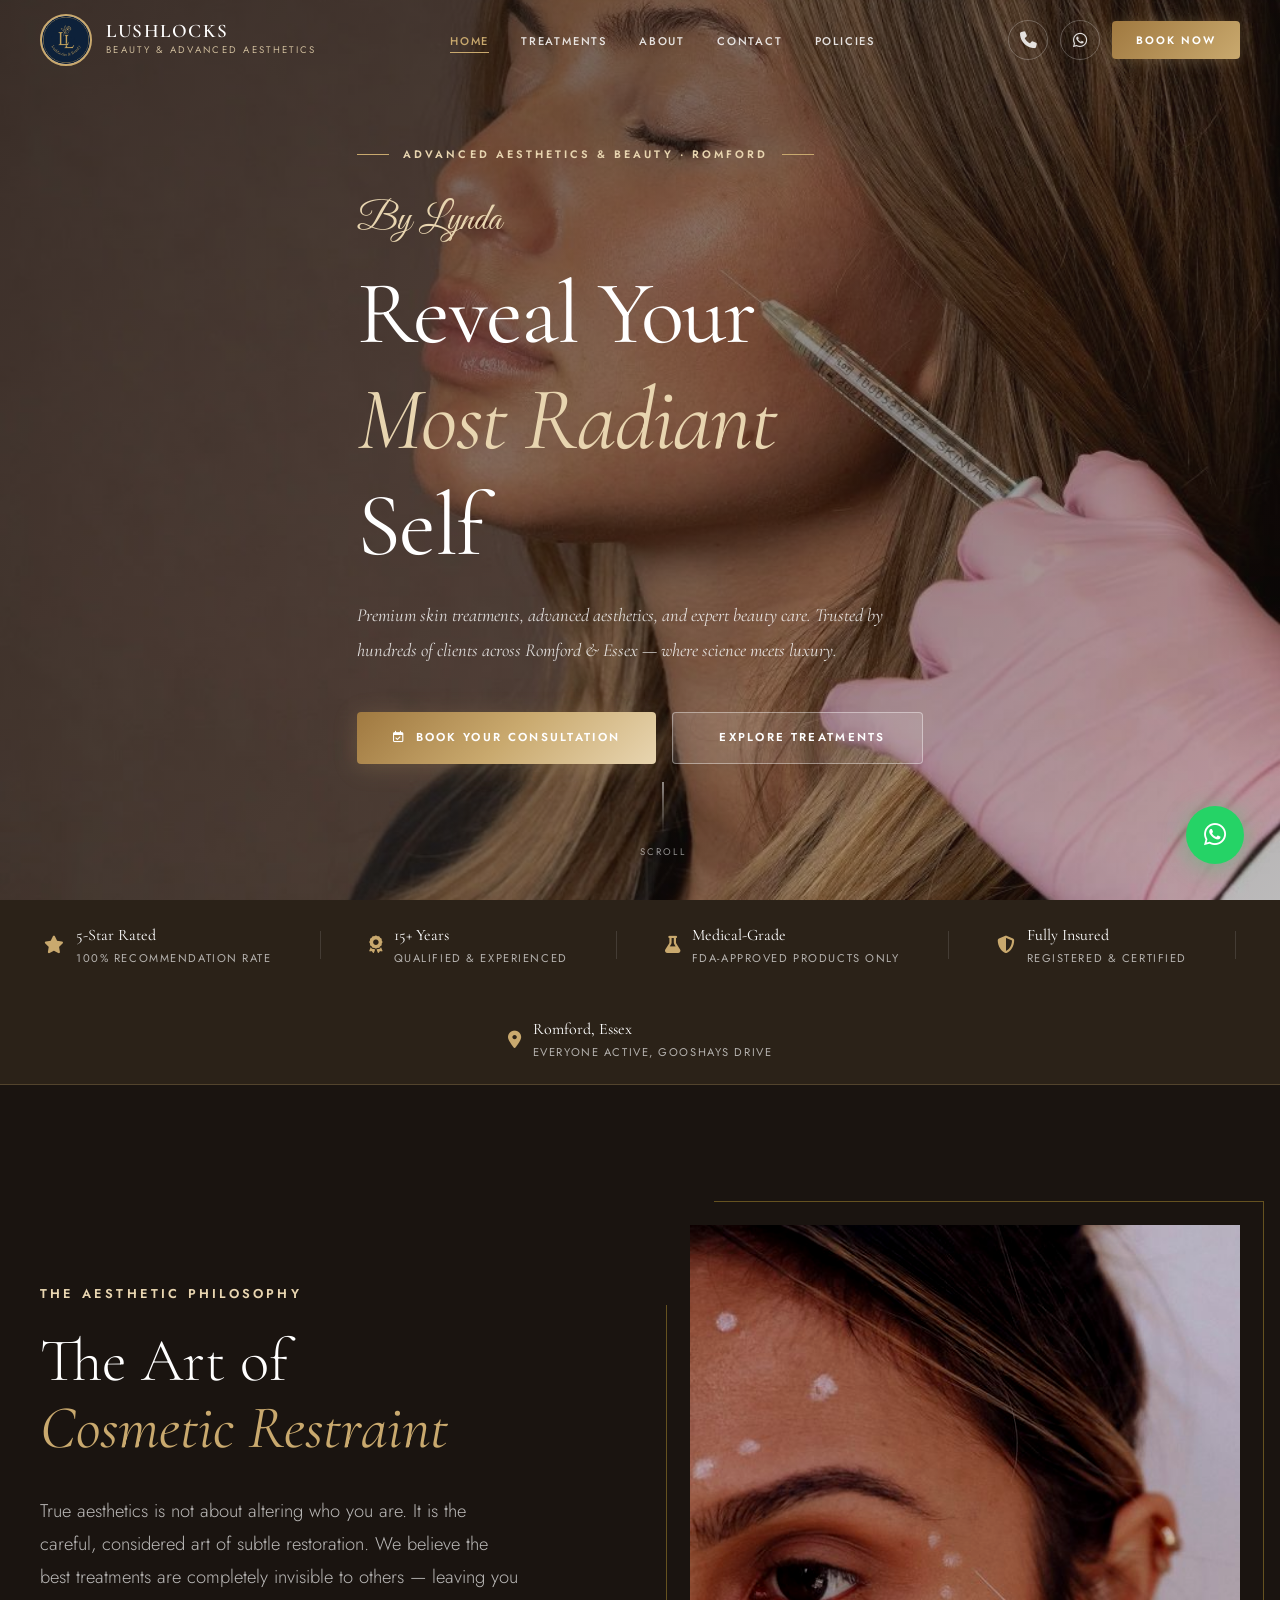
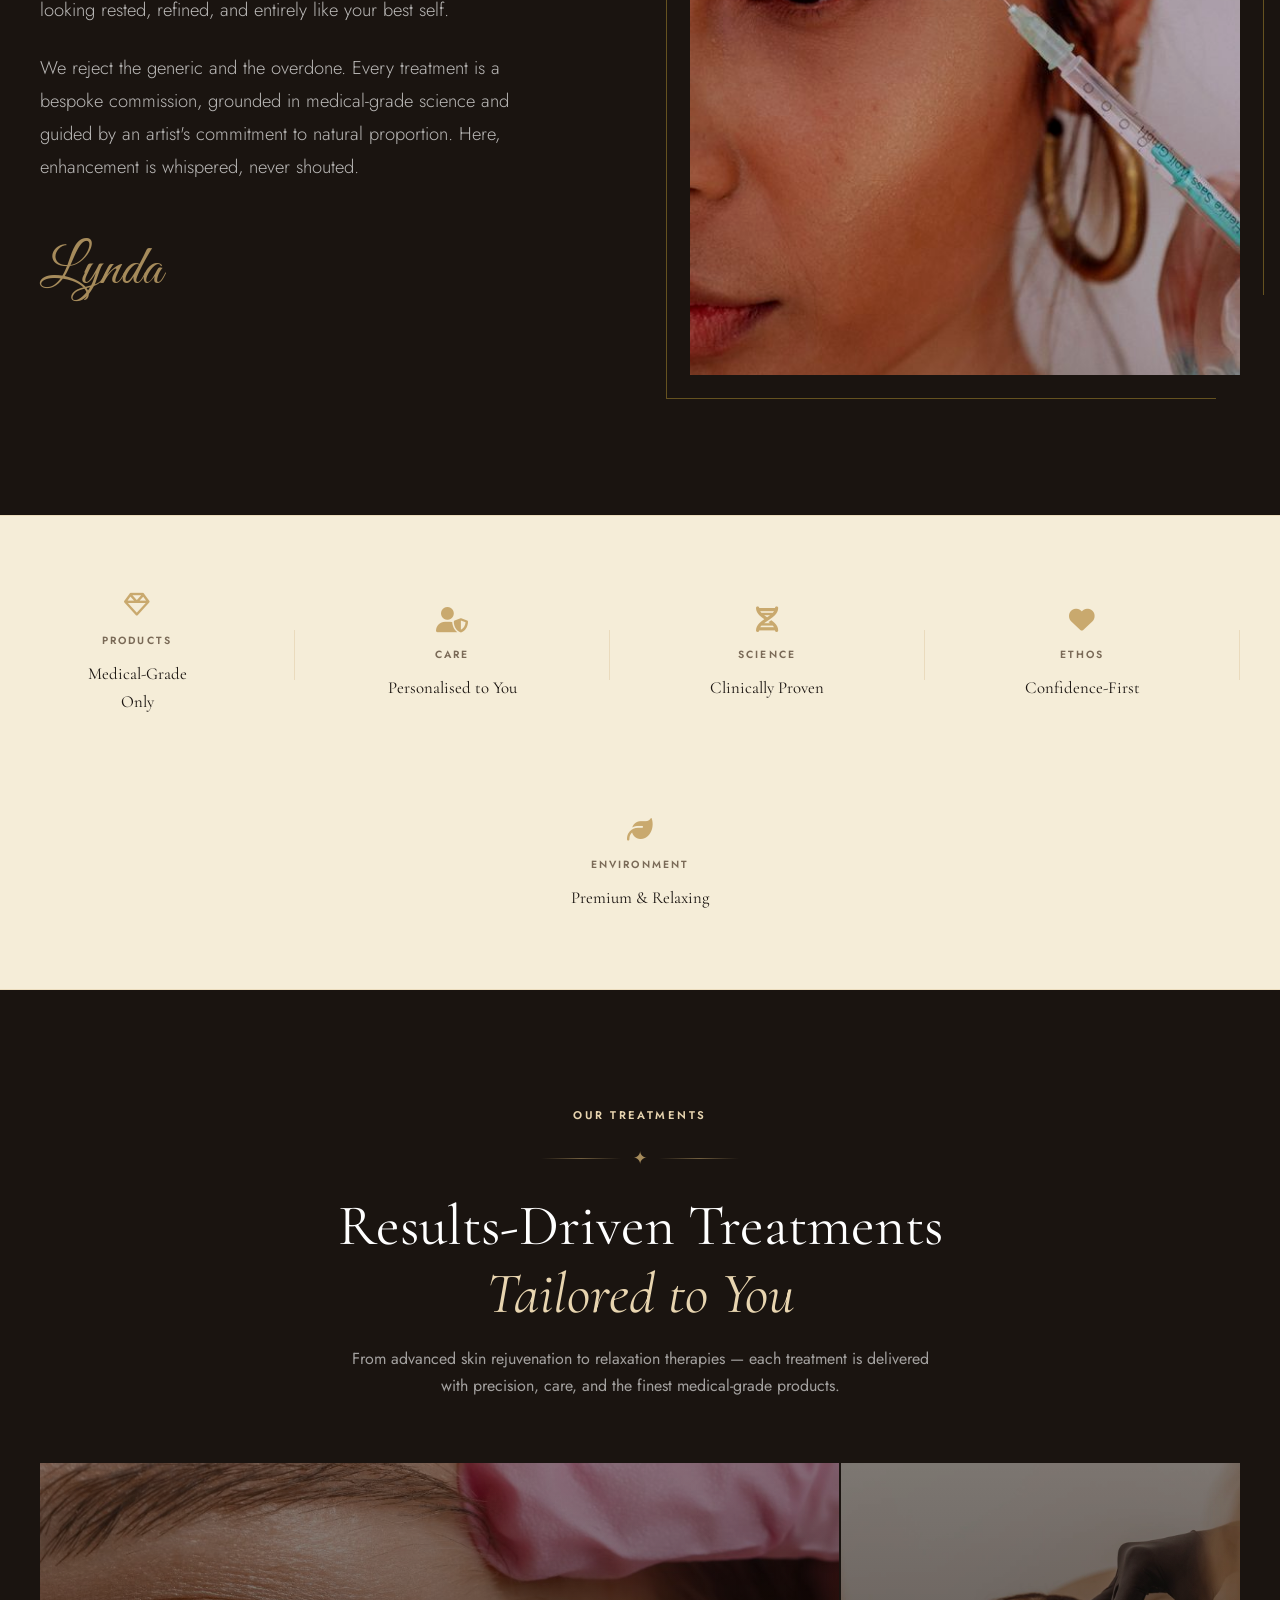
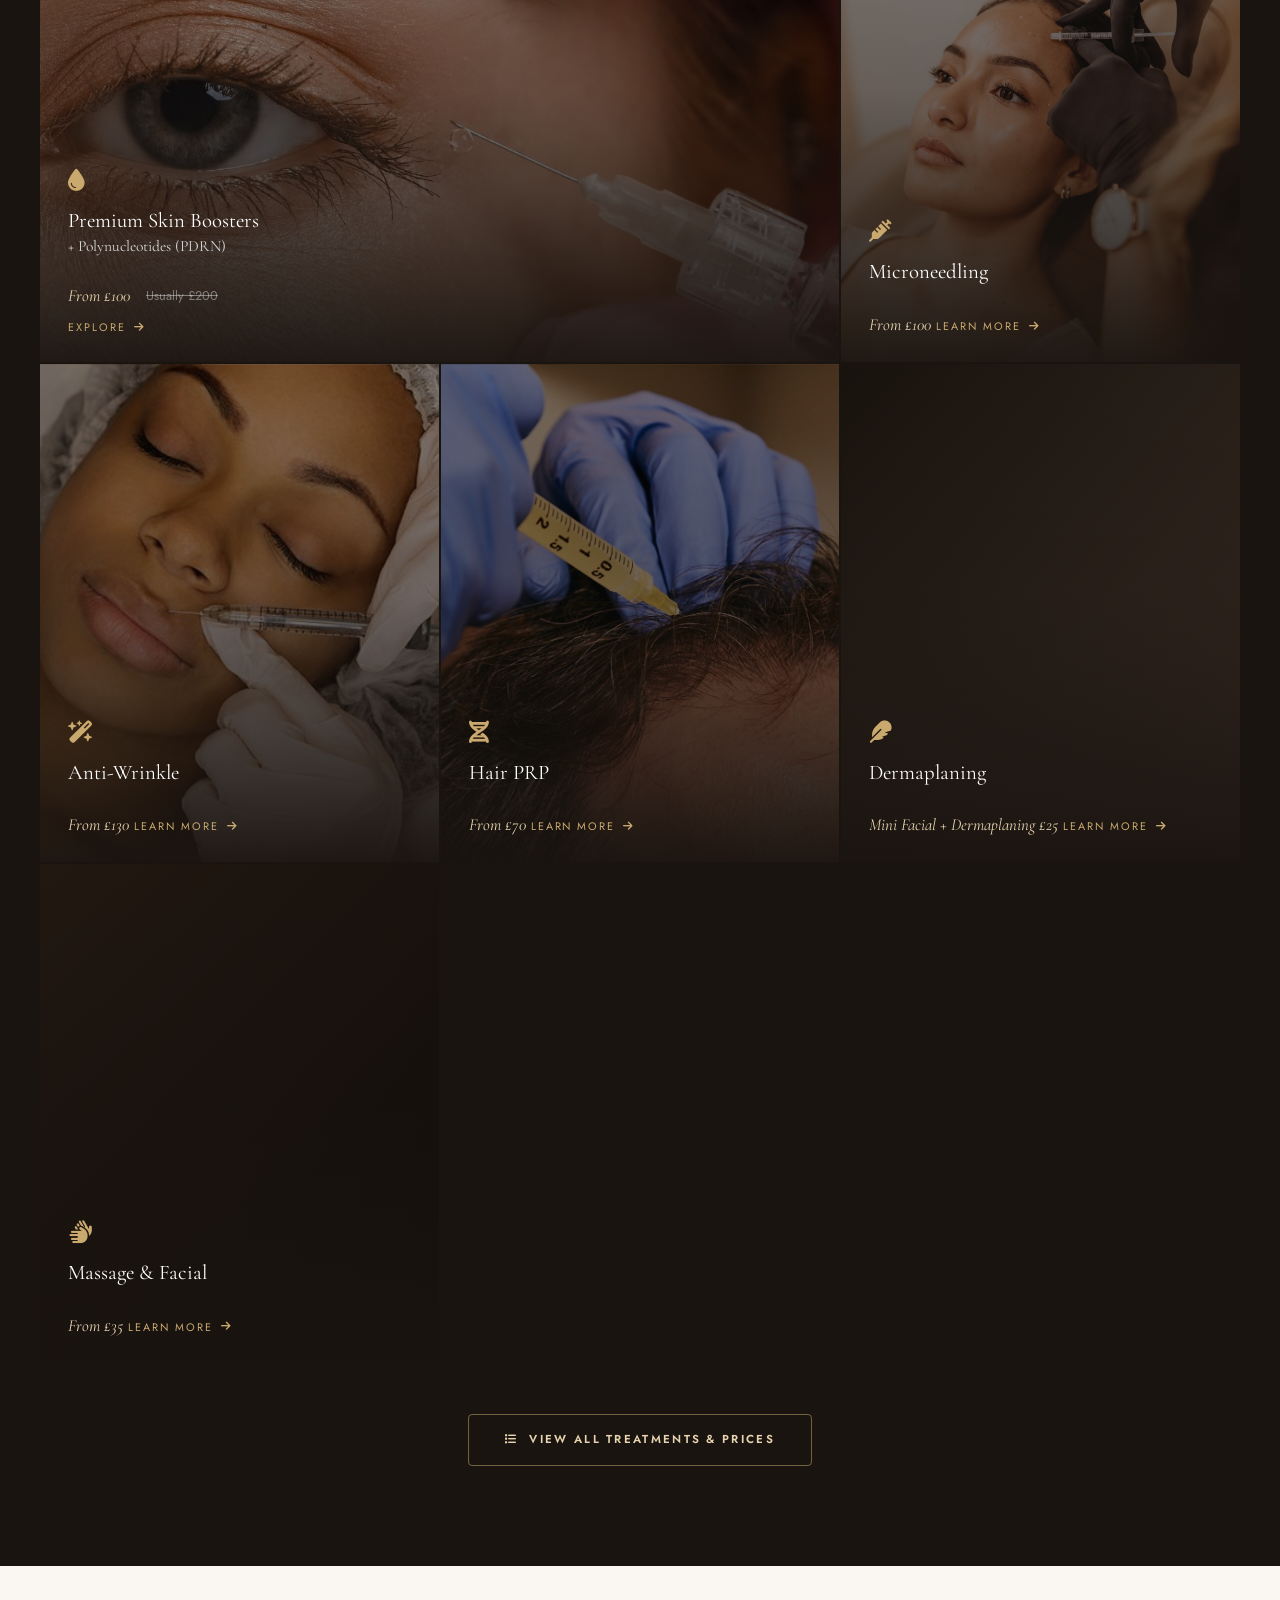
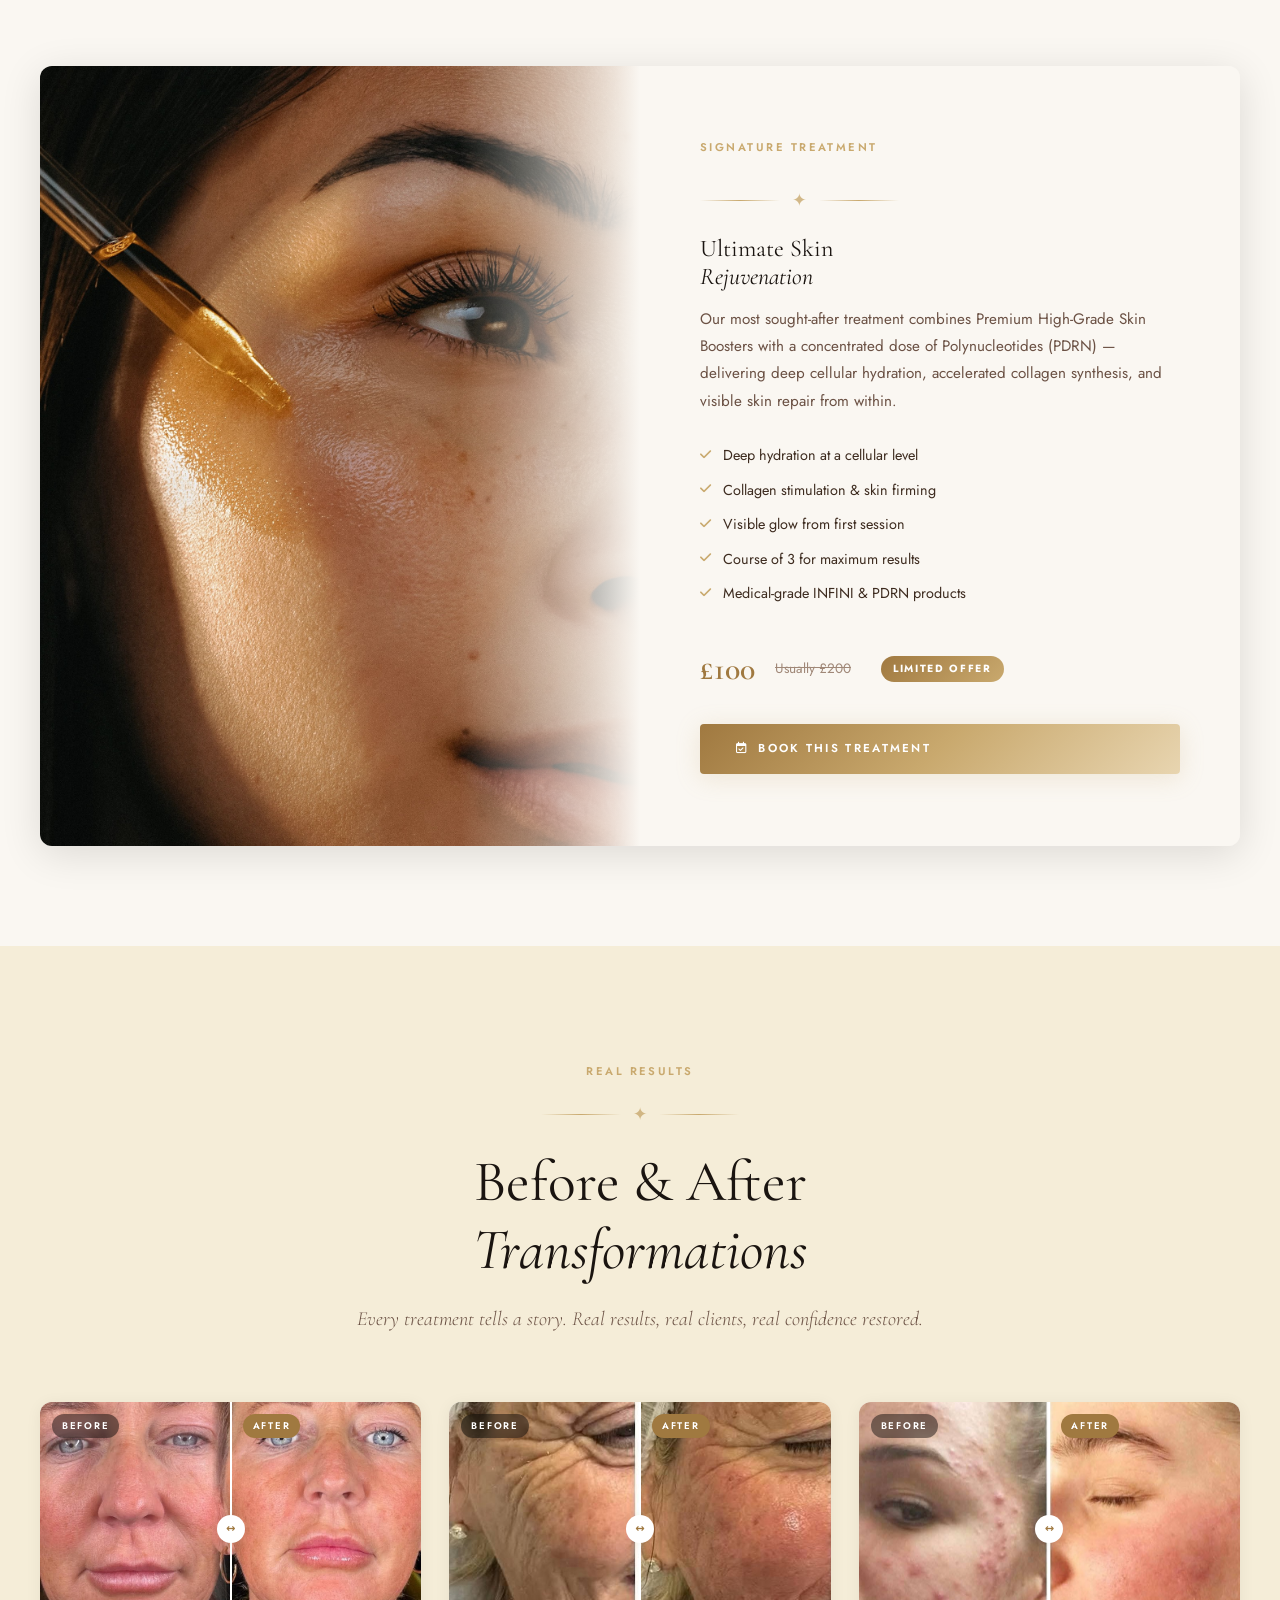
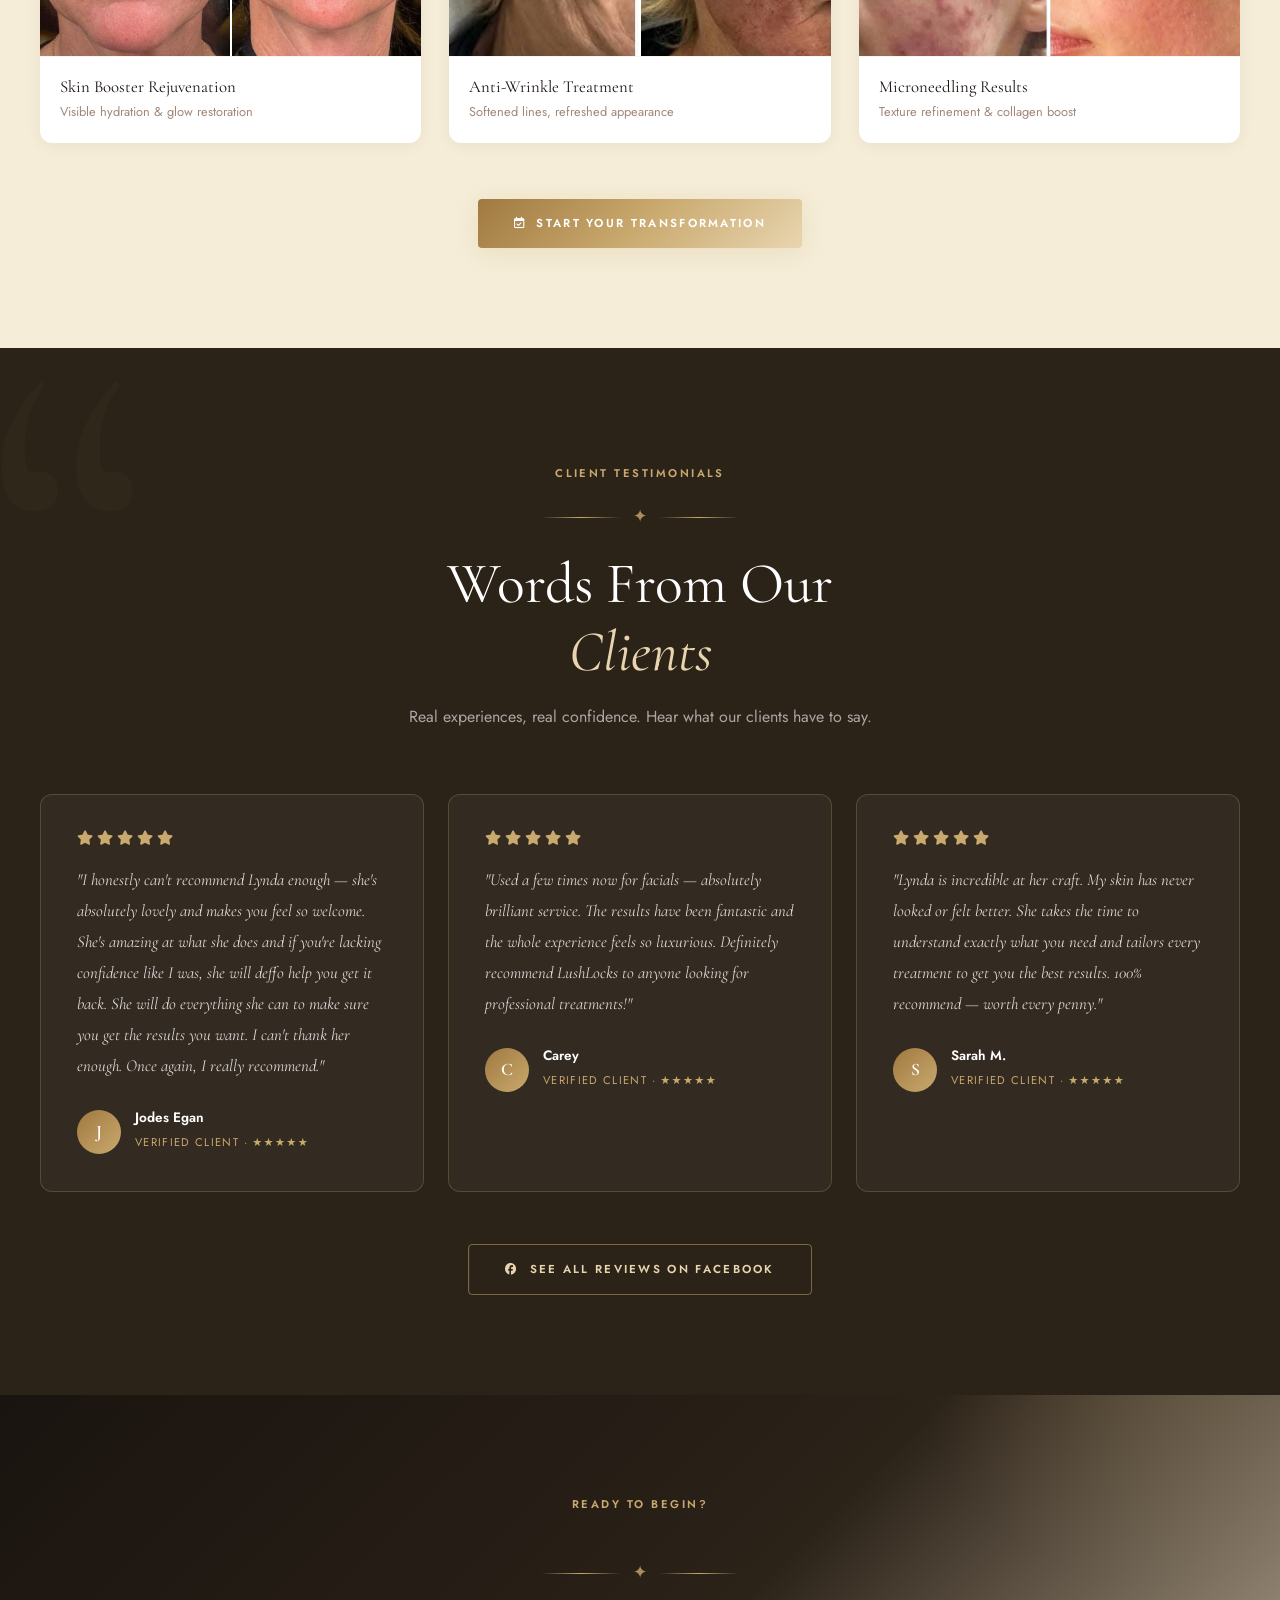
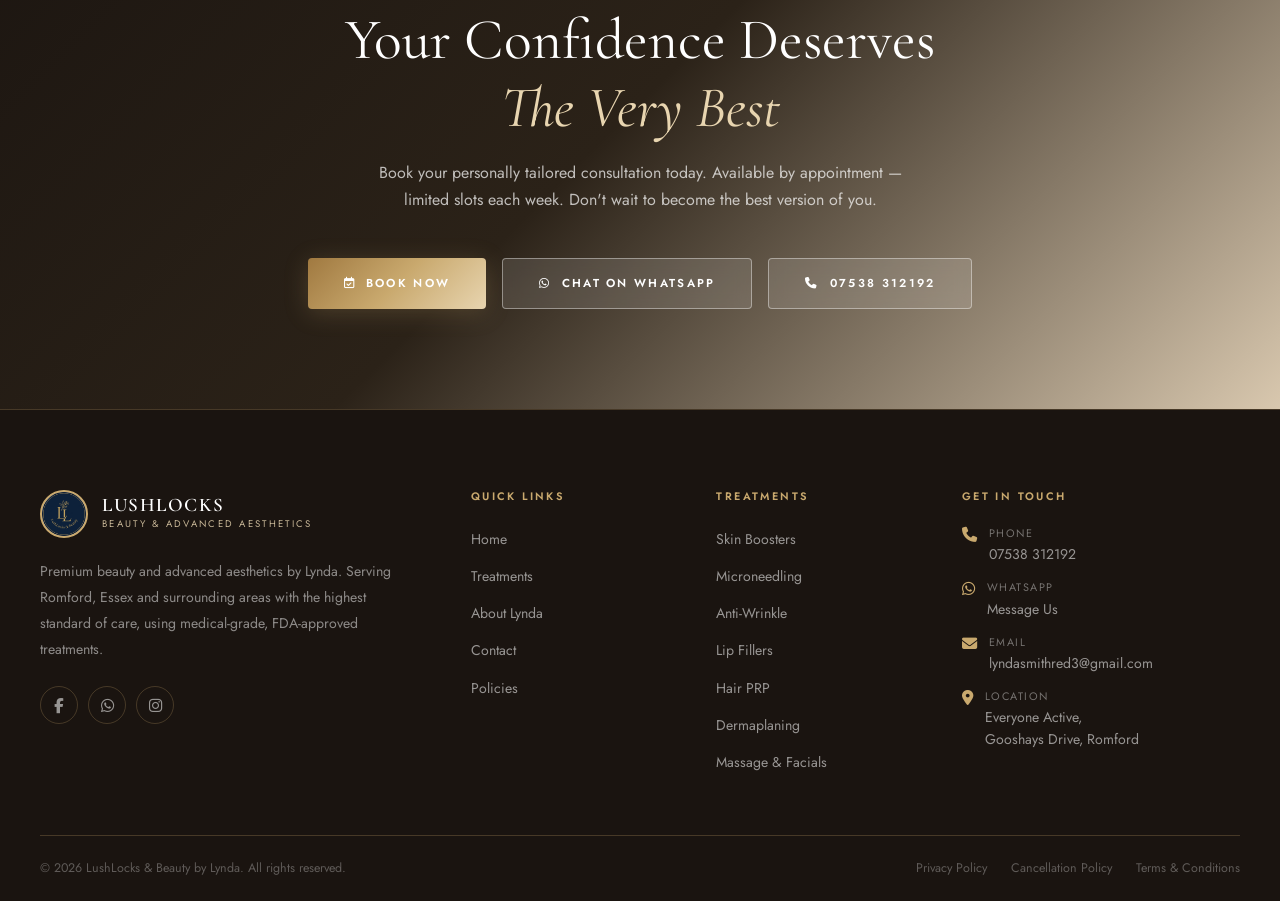
==== commit d9d2780f: "updates" ====
--- a/index.html
+++ b/index.html
@@ -86,7 +86,7 @@
 
     .signature-image {
       min-height: 480px;
-      background-image: url('assets/images/treatments-hero.png');
+      background-image: url('assets/images/homesignaturetreatment.jpeg');
       background-size: cover;
       background-position: center;
       position: relative;
@@ -301,55 +301,28 @@
     </div>
   </div>
 
-  <!-- ═══════════════════════ ABOUT INTRO ═══════════════════════ -->
-  <section class="about-section section" id="about">
-    <div class="container">
-      <div class="about-grid">
-        <div class="about-image-wrap reveal">
-          <img src="assets/images/about-bg.png" alt="LushLocks Treatment Room" class="about-image-main" />
-          <div class="about-badge">
-            <span class="years" data-target="15" data-suffix="+">15+</span>
-            <span class="years-label">Years<br />Expert</span>
-          </div>
-        </div>
-
-        <div class="about-content reveal reveal-delay-2">
-          <p class="eyebrow">About LushLocks &amp; Beauty</p>
-          <div class="gold-divider"><span>✦</span></div>
-          <h2 class="headline">Where Confidence<br />Meets<br /><em>Expertise</em></h2>
-          <p class="lead">
-            "I don't just treat skin — I restore confidence. Every client deserves to feel their most beautiful, glowing
-            self."
+  <!-- ═══════════════════════ PHILOSOPHY SECTION ═══════════════════════ -->
+  <section class="philosophy-section" id="philosophy">
+    <div class="container">
+      <div class="philosophy-grid">
+        <div class="philosophy-content reveal">
+          <p class="eyebrow">The Aesthetic Philosophy</p>
+          <h2>The Art of<br /><em>Cosmetic Restraint</em></h2>
+          <p class="philosophy-text">
+            True aesthetics is not about altering who you are. It is the careful, considered art of subtle restoration.
+            We believe the best treatments are completely invisible to others — leaving you looking rested, refined, and
+            entirely like your best self.
           </p>
-          <p class="body-text">
-            I'm Lynda, a specialist in advanced aesthetics and beauty based in Romford. With over 15 years of
-            experience, I offer a highly personalised service using only the finest, medical-grade products. Whether
-            you're looking to refresh, rejuvenate, or transform, you're in the safest, most caring hands.
+          <p class="philosophy-text">
+            We reject the generic and the overdone. Every treatment is a bespoke commission, grounded in medical-grade
+            science and guided by an artist's commitment to natural proportion. Here, enhancement is whispered, never
+            shouted.
           </p>
-          <p class="body-text">
-            Located within the professional environment of Everyone Active, Romford, my clinic is designed to be a
-            calming, luxurious space where your comfort and results always come first.
-          </p>
-
-          <div class="about-stats">
-            <div class="stat">
-              <span class="stat-num" data-target="500" data-suffix="+">500+</span>
-              <span class="stat-label">Happy Clients</span>
-            </div>
-            <div class="stat">
-              <span class="stat-num" data-target="100" data-suffix="%">100%</span>
-              <span class="stat-label">Recommended</span>
-            </div>
-            <div class="stat">
-              <span class="stat-num" data-target="12" data-suffix="+">12+</span>
-              <span class="stat-label">Treatments</span>
-            </div>
-          </div>
-
-          <a href="about.html" class="btn btn-primary">
-            <i class="fa-solid fa-arrow-right"></i>
-            Meet Lynda
-          </a>
+          <div class="philosophy-signature">Lynda</div>
+        </div>
+
+        <div class="philosophy-image-wrap reveal reveal-delay-2">
+          <img src="assets/images/homephilosposhy.jpg" alt="Aesthetic Philosophy" class="philosophy-image" />
         </div>
       </div>
     </div>
--- a/assets/css/style.css
+++ b/assets/css/style.css
@@ -568,6 +568,145 @@
   font-size: 0.8rem;
 }
 
+/* ─── Philosophy Section ───────────────────────────────────────── */
+.philosophy-section {
+  background-color: var(--dark);
+  color: #fff;
+  padding: 140px 0;
+  position: relative;
+  overflow: hidden;
+}
+
+.philosophy-grid {
+  display: grid;
+  grid-template-columns: 1fr 1fr;
+  gap: 100px;
+  align-items: center;
+}
+
+.philosophy-content {
+  position: relative;
+  z-index: 2;
+  padding-right: 40px;
+}
+
+.philosophy-content .eyebrow {
+  color: var(--gold-light);
+  margin-bottom: 24px;
+  letter-spacing: 0.25em;
+  font-size: 0.8rem;
+}
+
+.philosophy-content h2 {
+  font-family: var(--font-serif);
+  font-size: 3.8rem;
+  line-height: 1.1;
+  font-weight: 300;
+  margin-bottom: 32px;
+  color: #fff;
+}
+
+.philosophy-content h2 em {
+  font-family: var(--font-serif);
+  font-style: italic;
+  color: var(--gold);
+  font-weight: 400;
+}
+
+.philosophy-text {
+  font-family: var(--font-sans);
+  font-size: 1.15rem;
+  line-height: 1.8;
+  color: rgba(255, 255, 255, 0.7);
+  max-width: 480px;
+  margin-bottom: 24px;
+  font-weight: 300;
+}
+
+.philosophy-signature {
+  margin-top: 40px;
+  font-family: var(--font-script);
+  font-size: 3.5rem;
+  color: var(--gold);
+  opacity: 0.8;
+}
+
+.philosophy-image-wrap {
+  position: relative;
+  height: 750px;
+  width: 100%;
+}
+
+/* Elegant framing detail that doesn't fully close */
+.philosophy-image-wrap::before {
+  content: '';
+  position: absolute;
+  top: -24px;
+  right: -24px;
+  bottom: 80px;
+  left: 24px;
+  border: 1px solid rgba(212, 175, 55, 0.4);
+  border-bottom: none;
+  border-left: none;
+  z-index: 1;
+}
+
+.philosophy-image-wrap::after {
+  content: '';
+  position: absolute;
+  top: 80px;
+  right: 24px;
+  bottom: -24px;
+  left: -24px;
+  border: 1px solid rgba(212, 175, 55, 0.4);
+  border-top: none;
+  border-right: none;
+  z-index: 1;
+}
+
+.philosophy-image {
+  width: 100%;
+  height: 100%;
+  object-fit: cover;
+  position: relative;
+  z-index: 2;
+  filter: brightness(0.9) contrast(1.1);
+}
+
+@media (max-width: 1024px) {
+  .philosophy-grid {
+    gap: 60px;
+  }
+
+  .philosophy-content h2 {
+    font-size: 3.2rem;
+  }
+}
+
+@media (max-width: 768px) {
+  .philosophy-section {
+    padding: 100px 0;
+  }
+
+  .philosophy-grid {
+    grid-template-columns: 1fr;
+    gap: 60px;
+  }
+
+  .philosophy-image-wrap {
+    height: 550px;
+    order: -1;
+  }
+
+  .philosophy-content {
+    padding-right: 0;
+  }
+
+  .philosophy-content h2 {
+    font-size: 2.8rem;
+  }
+}
+
 /* ─── Section Layout ───────────────────────────────────────── */
 .section {
   padding: 100px 0;
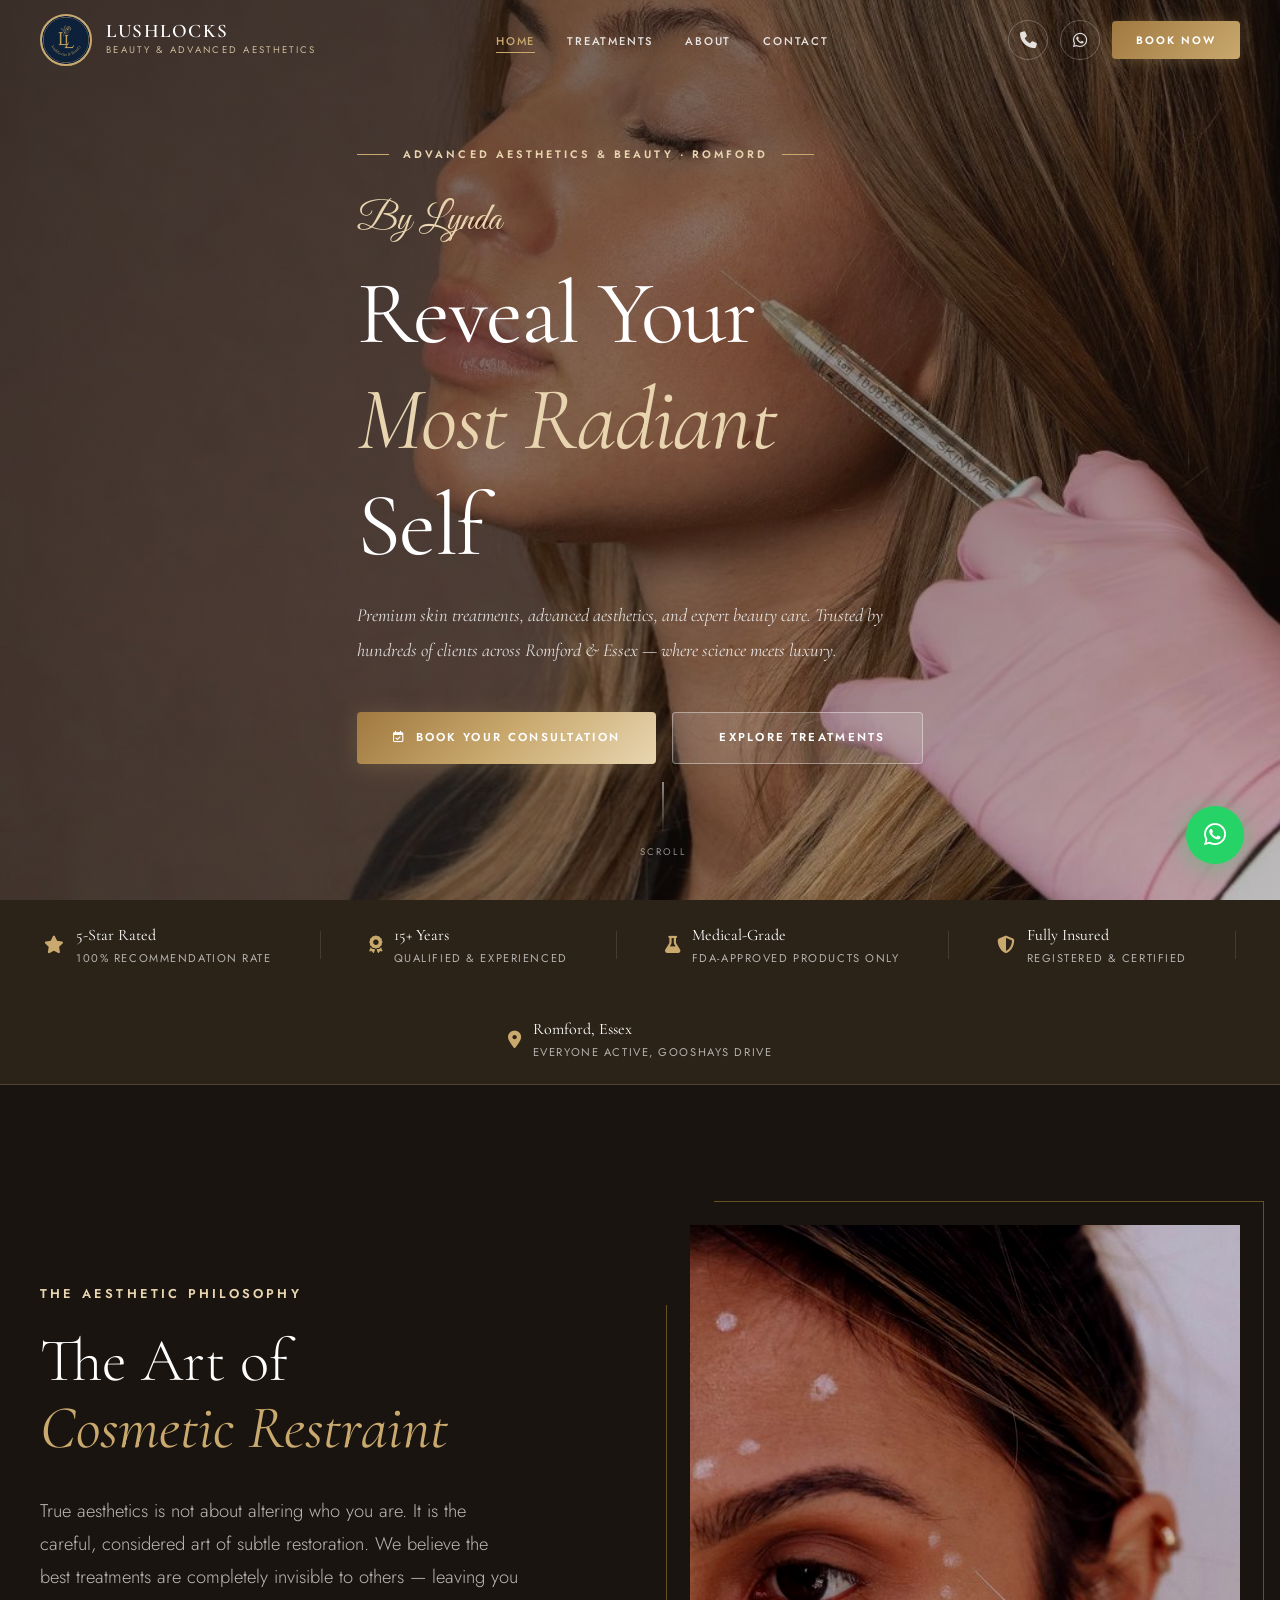
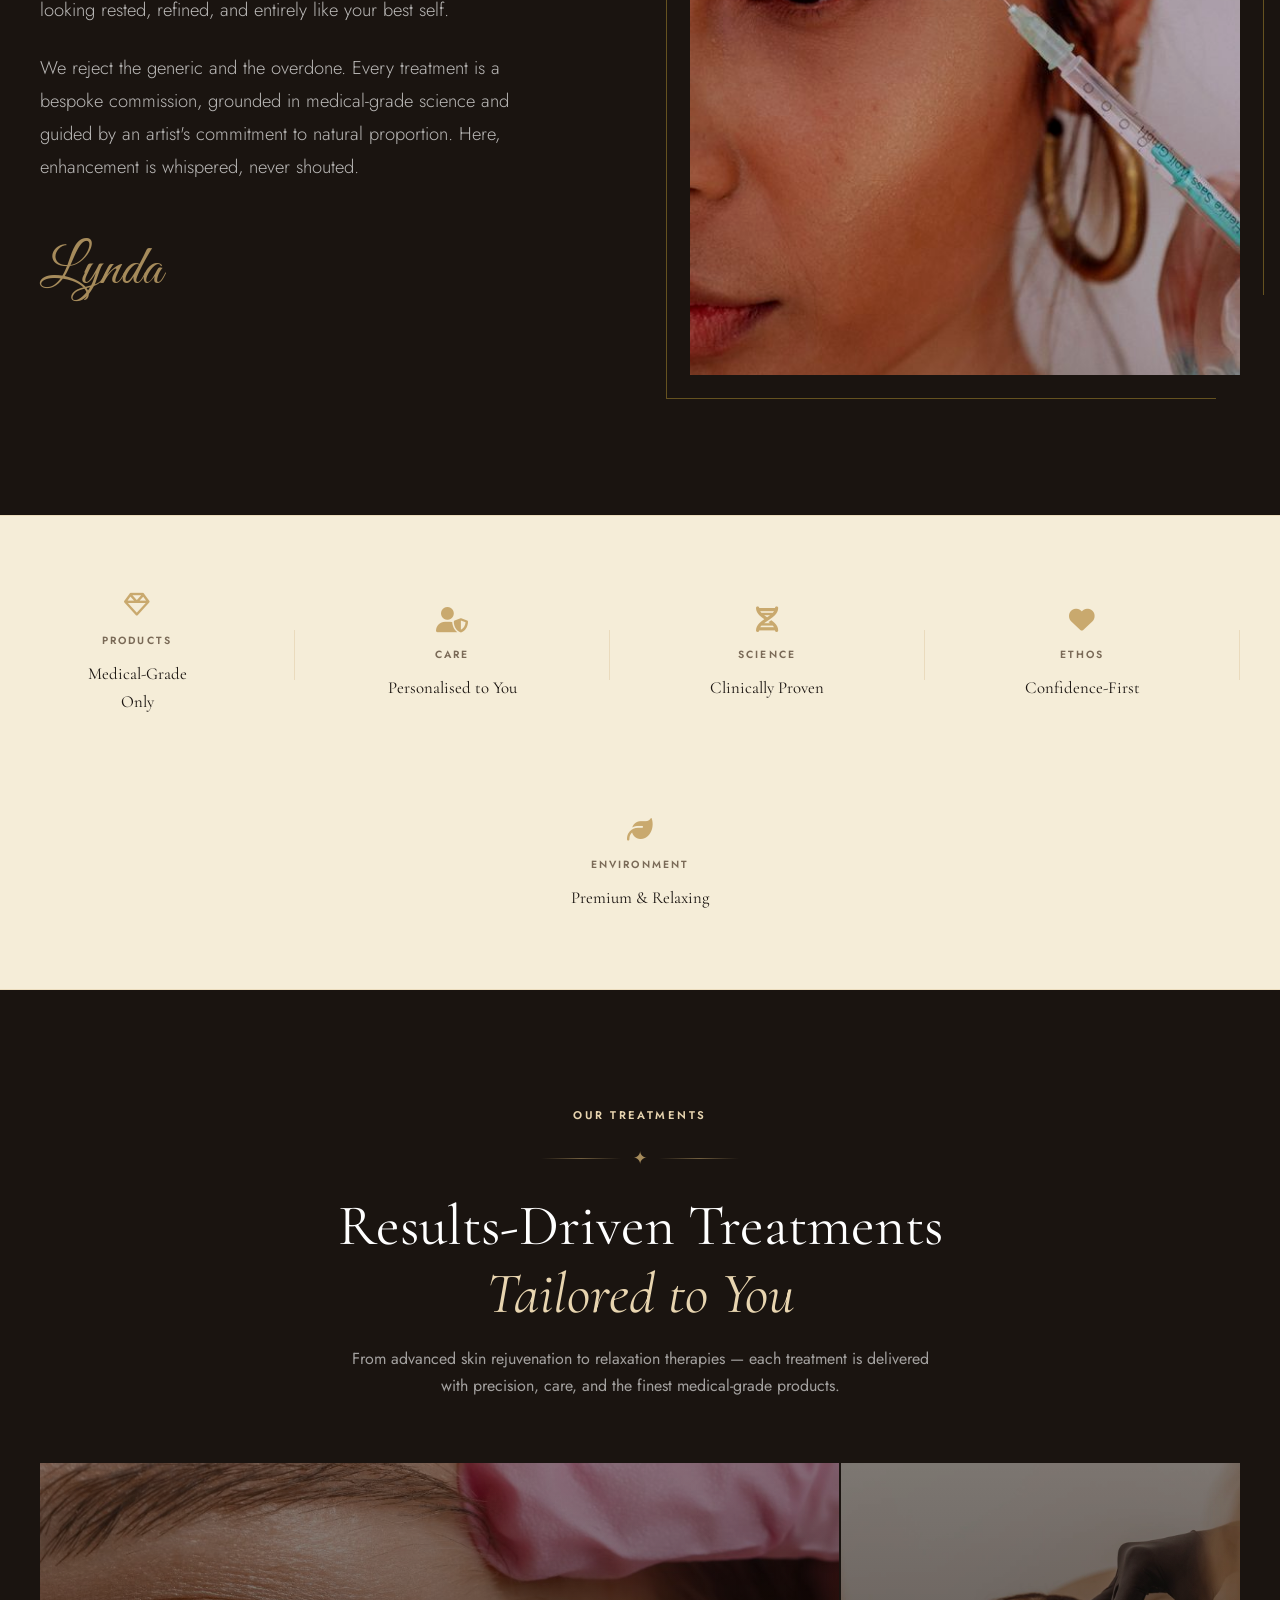
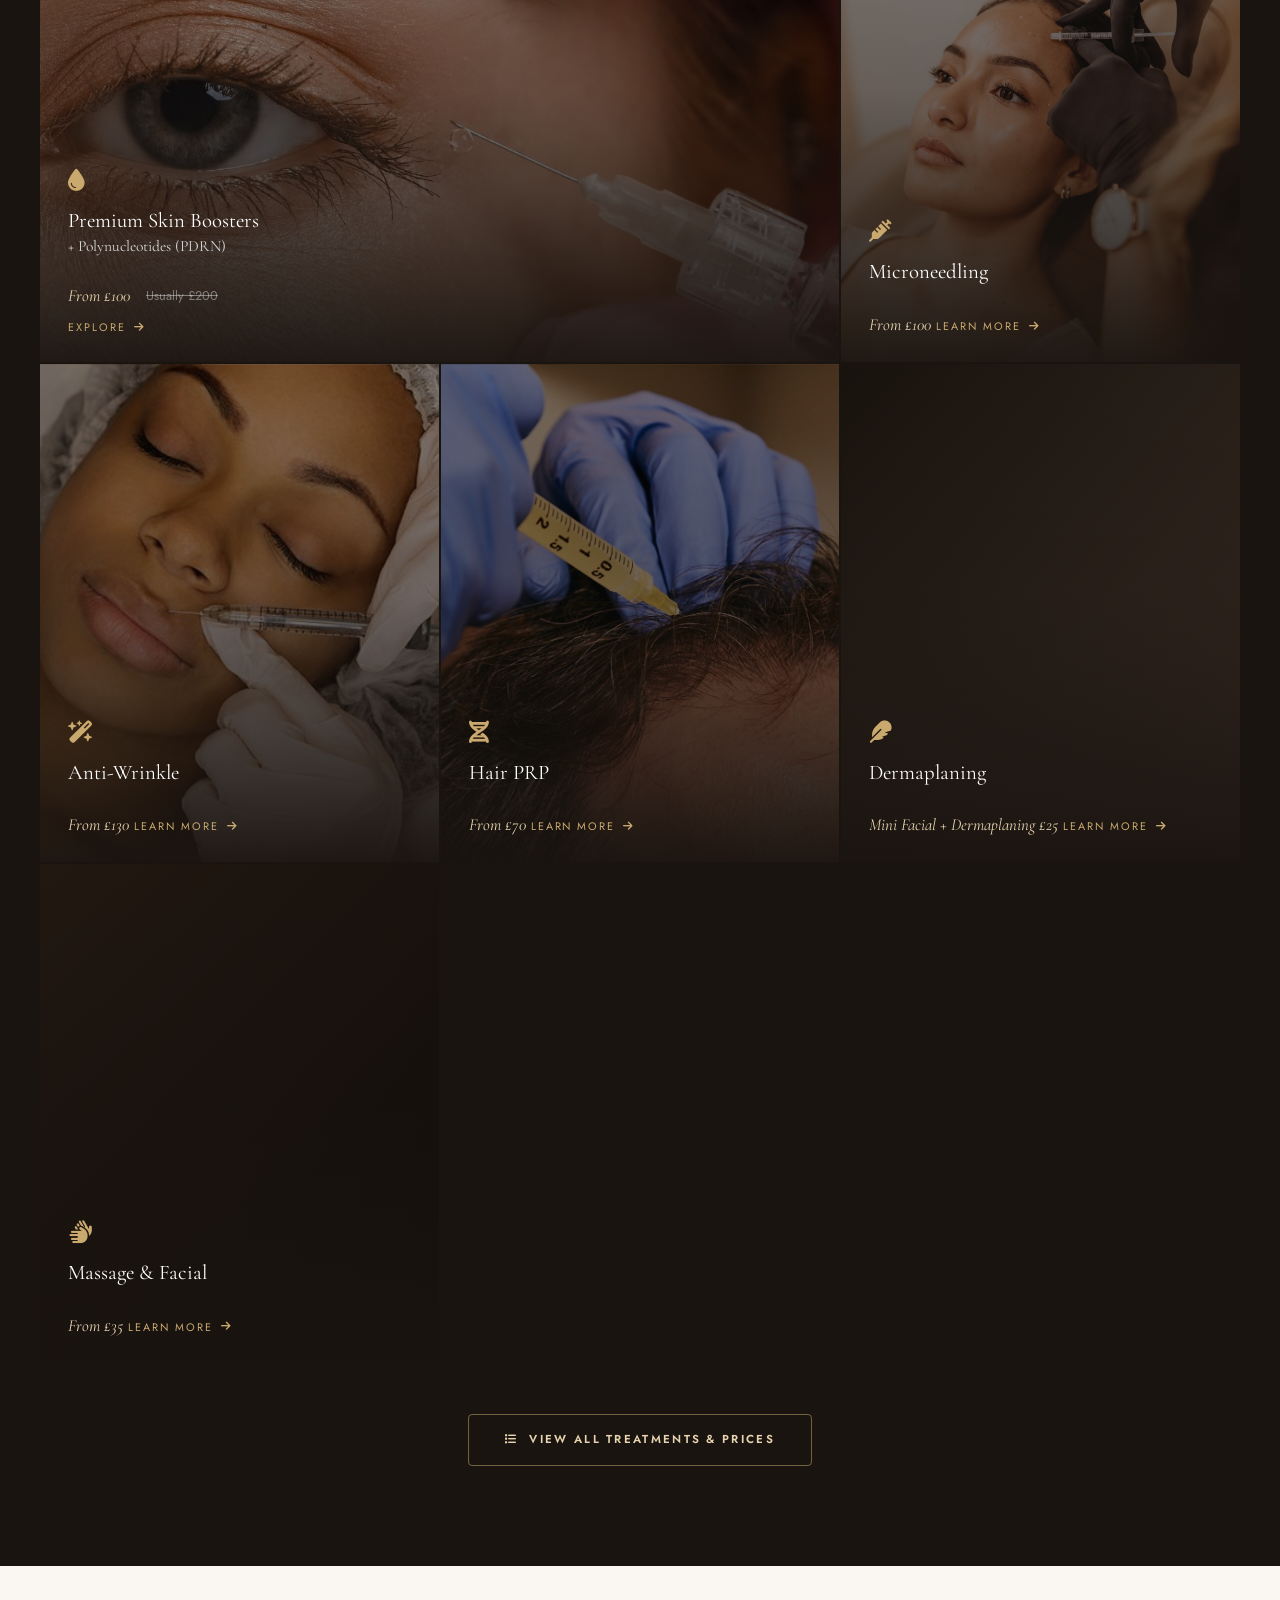
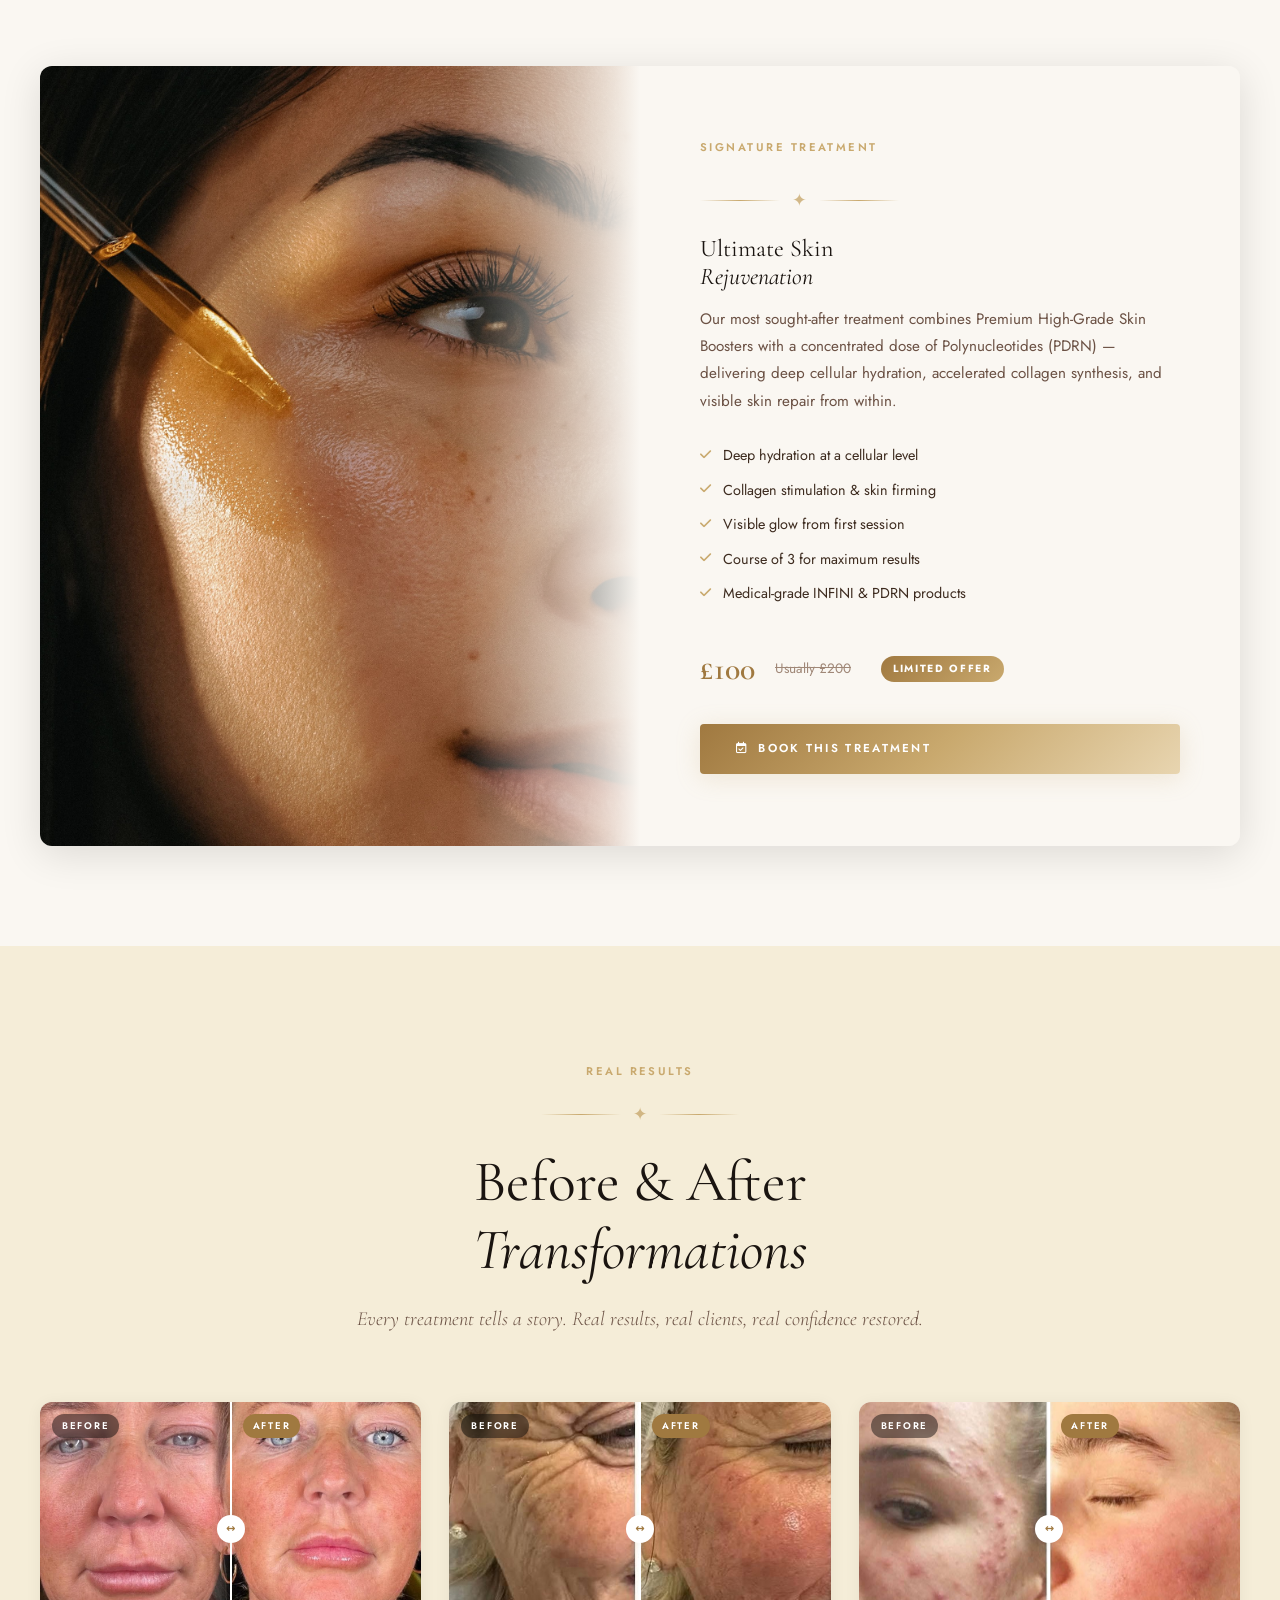
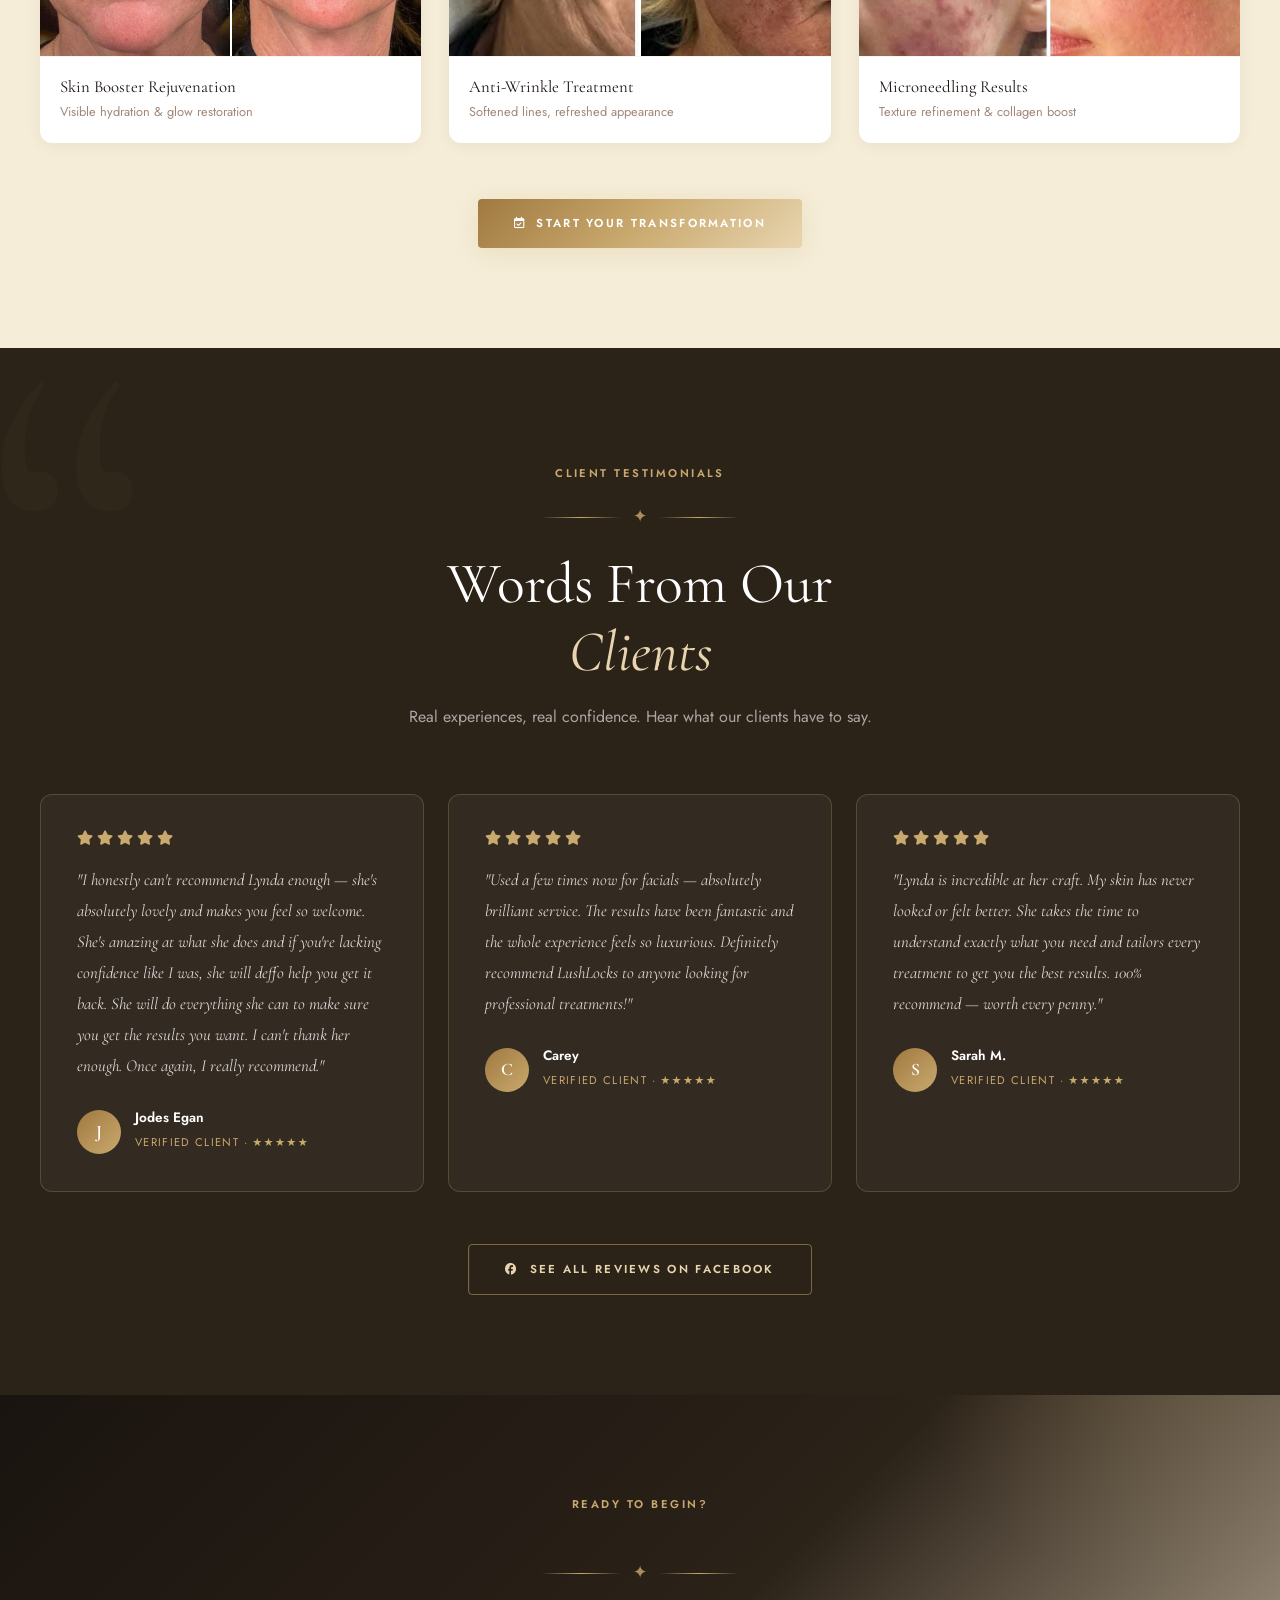
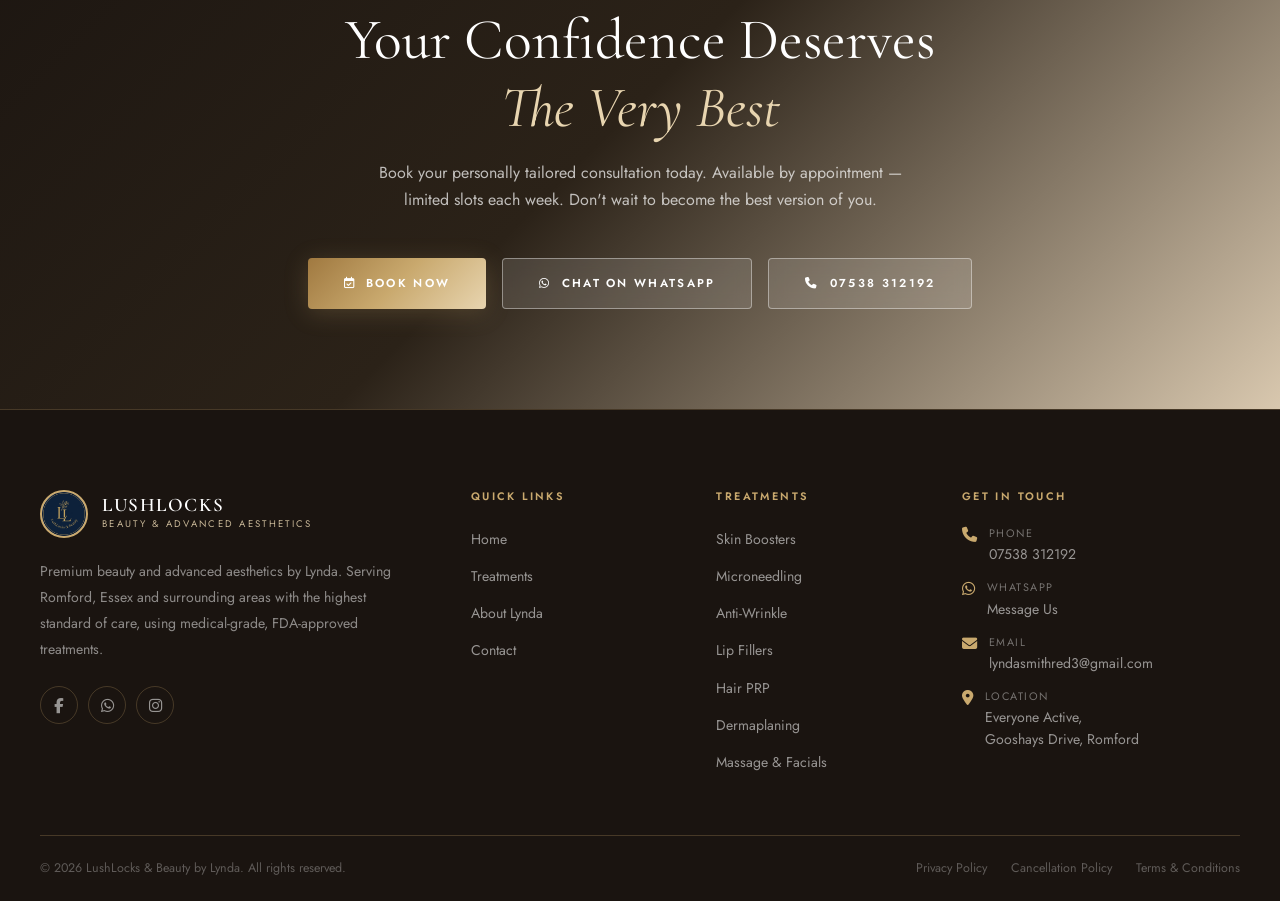
==== commit a228fdc7: "fixes" ====
--- a/index.html
+++ b/index.html
@@ -180,7 +180,6 @@
       <li><a href="treatments.html">Treatments</a></li>
       <li><a href="about.html">About</a></li>
       <li><a href="contact.html">Contact</a></li>
-      <li><a href="policy.html">Policies</a></li>
     </ul>
 
     <div class="nav-actions">
@@ -213,7 +212,6 @@
     <a href="treatments.html">Treatments</a>
     <a href="about.html">About</a>
     <a href="contact.html">Contact</a>
-    <a href="policy.html">Policies</a>
     <div class="mobile-nav-actions">
       <a href="tel:07538312192" class="btn btn-outline"><i class="fa-solid fa-phone"></i> Call</a>
       <a href="https://wa.me/447538312192" target="_blank" rel="noopener" class="btn btn-primary"><i
@@ -770,7 +768,7 @@
             <li><a href="treatments.html">Treatments</a></li>
             <li><a href="about.html">About Lynda</a></li>
             <li><a href="contact.html">Contact</a></li>
-            <li><a href="policy.html">Policies</a></li>
+
           </ul>
         </div>
 
--- a/assets/css/style.css
+++ b/assets/css/style.css
@@ -764,11 +764,6 @@
   background-image: url('../images/inject-posee.jpg');
   background-size: cover;
   background-position: center;
-  transform: scale(1.06);
-  transition: transform 16s ease;
-}
-
-.hero.loaded .hero-bg {
   transform: scale(1);
 }
 
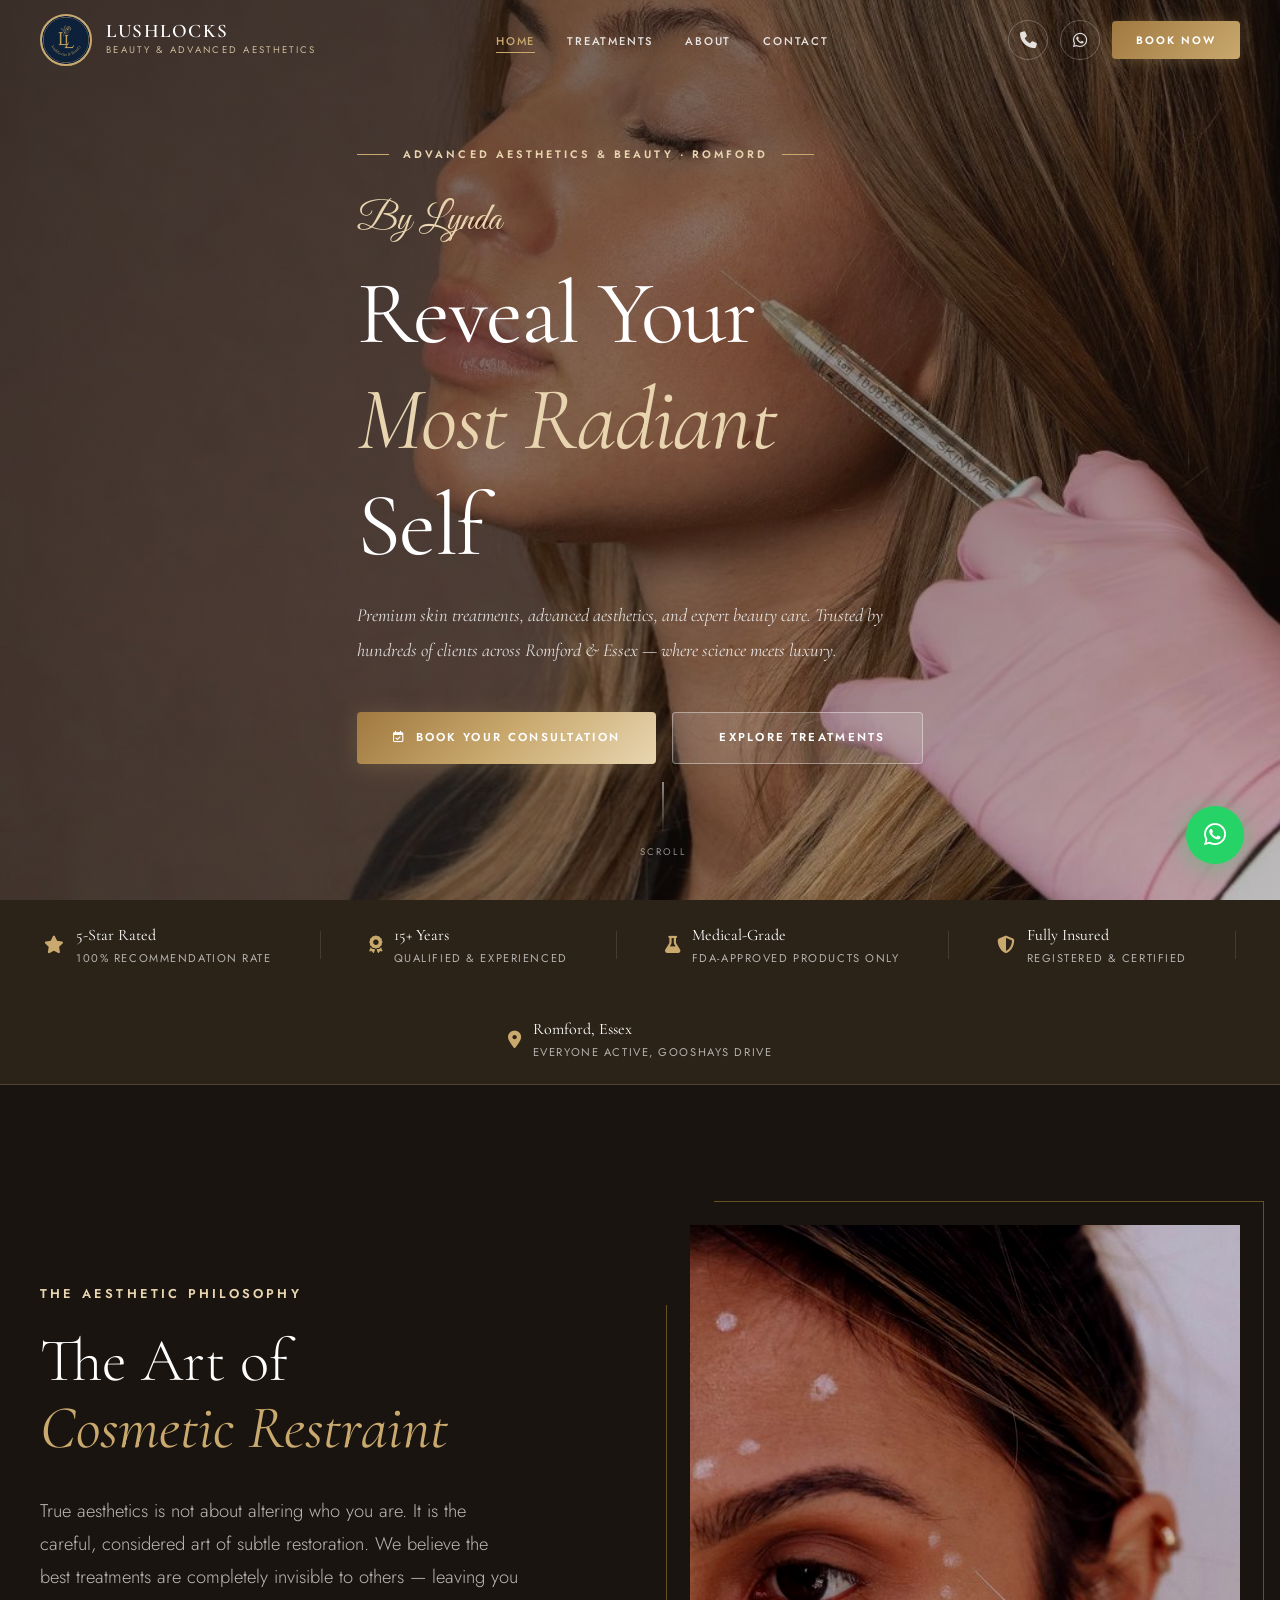
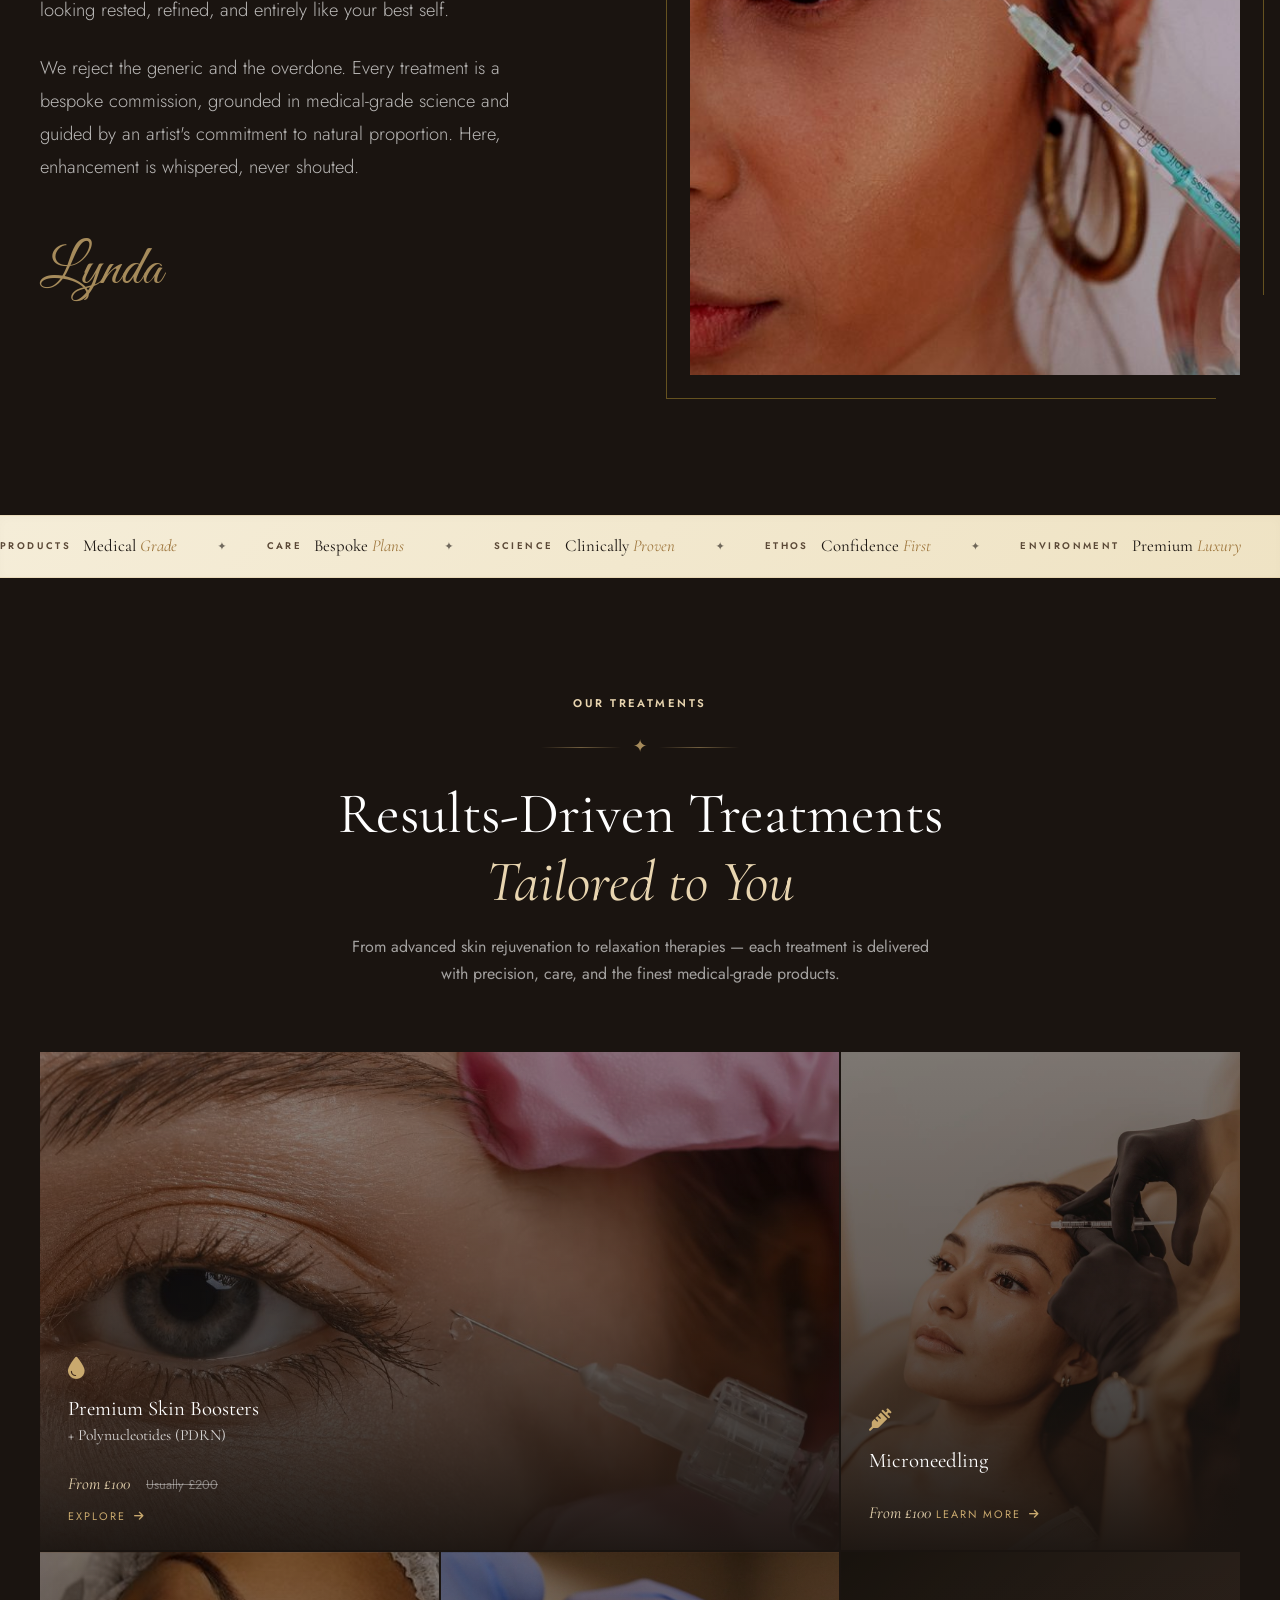
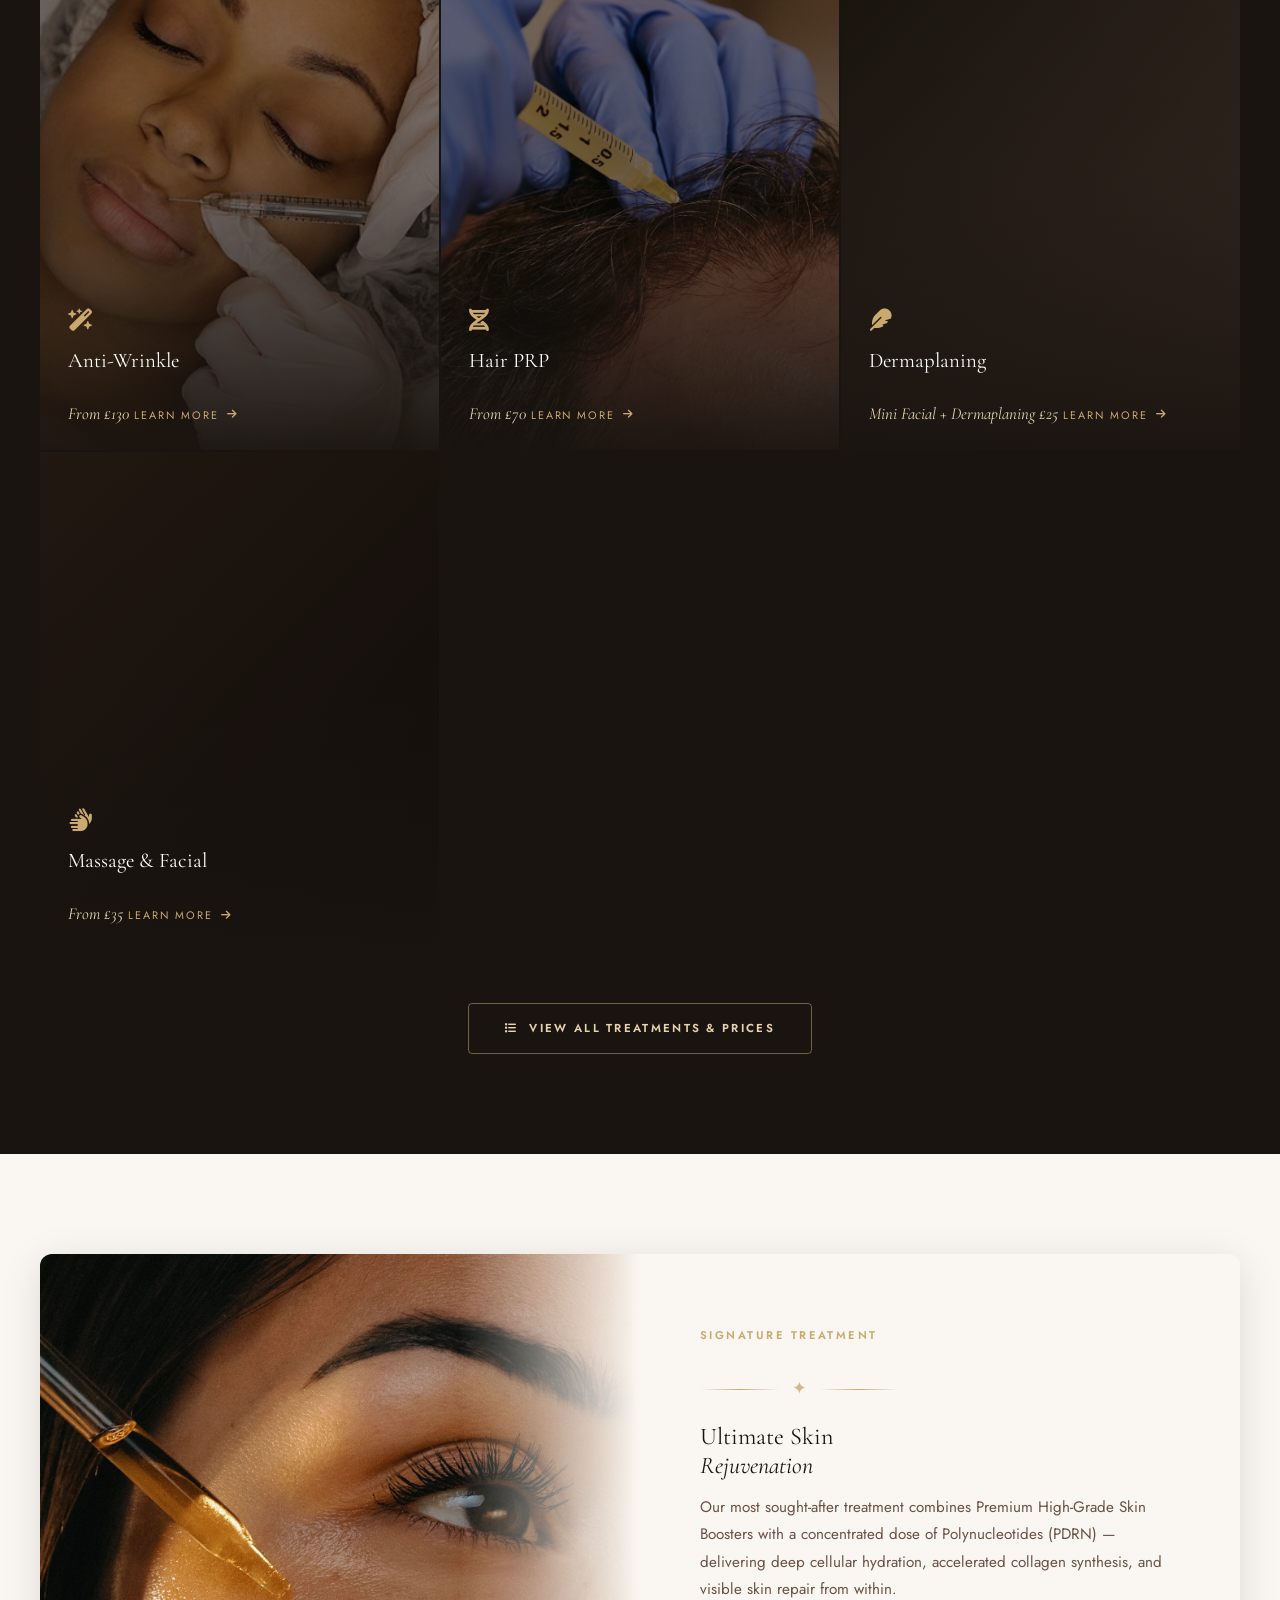
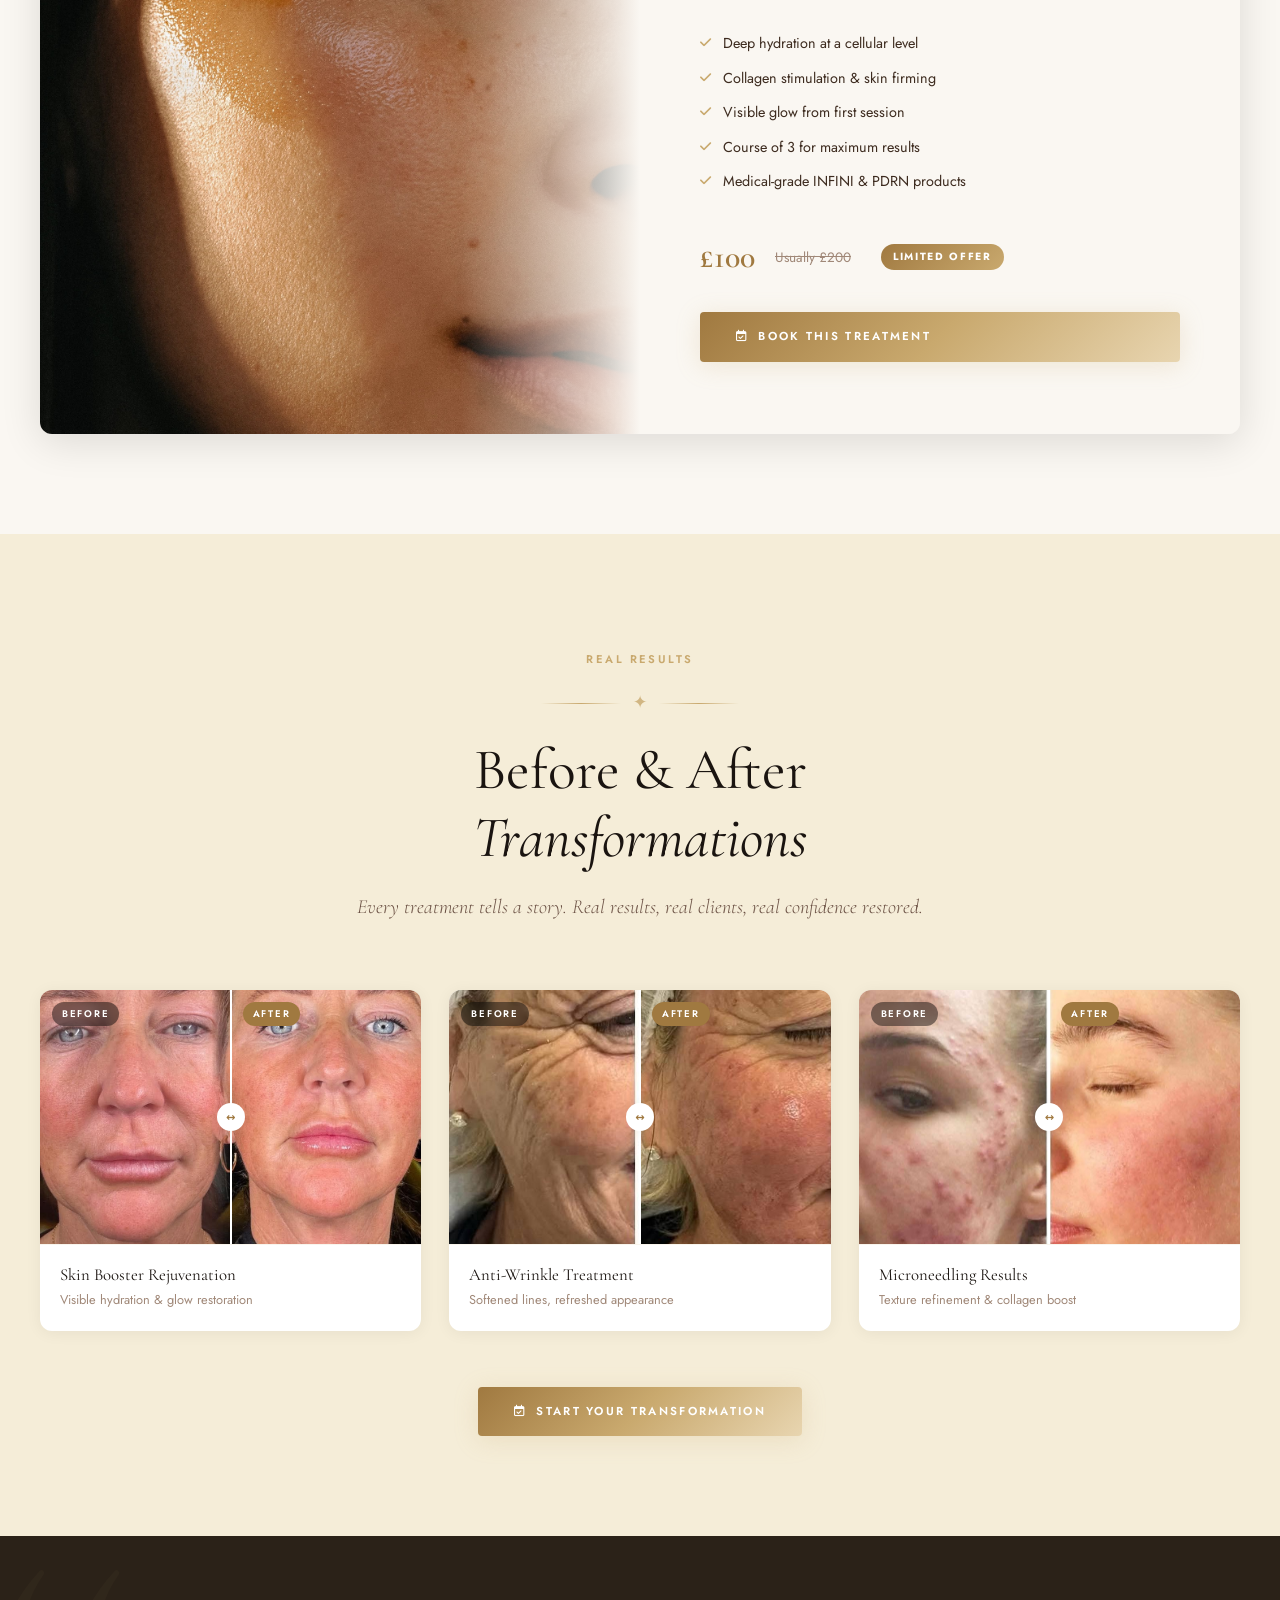
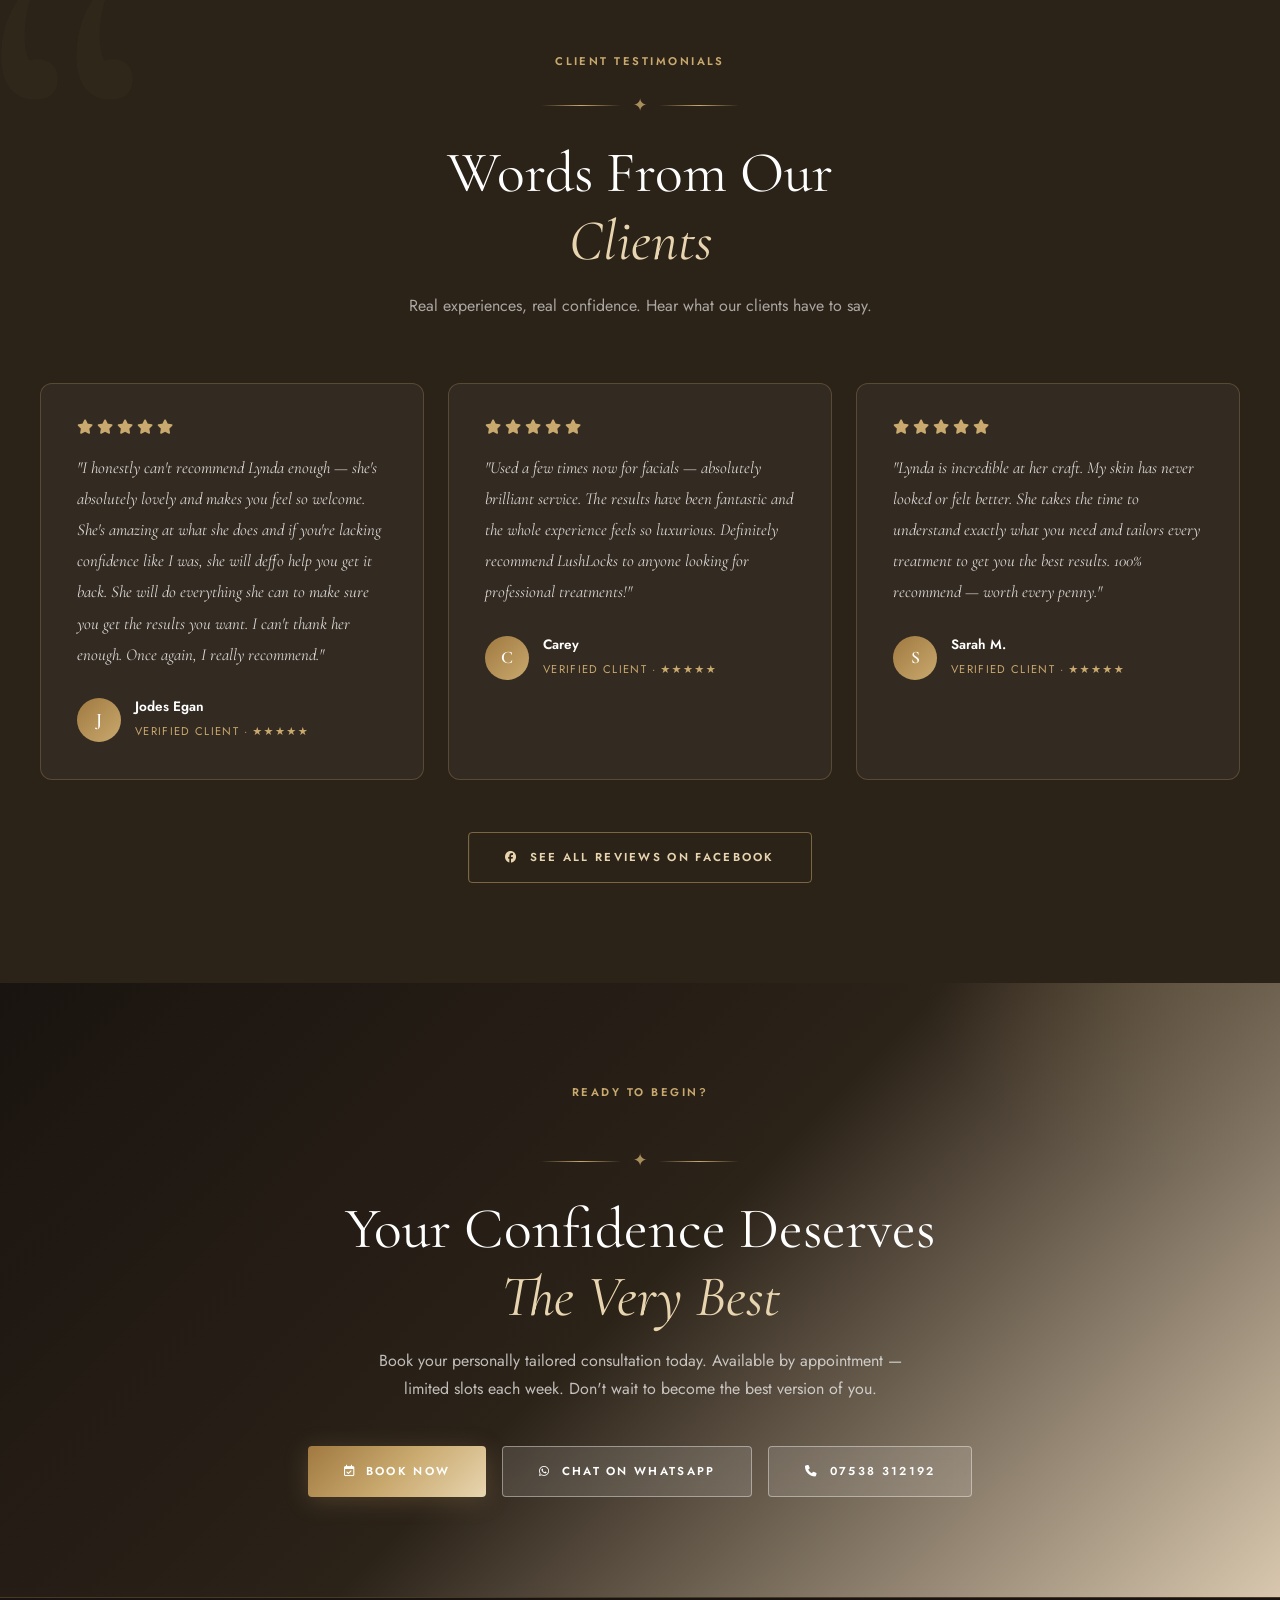
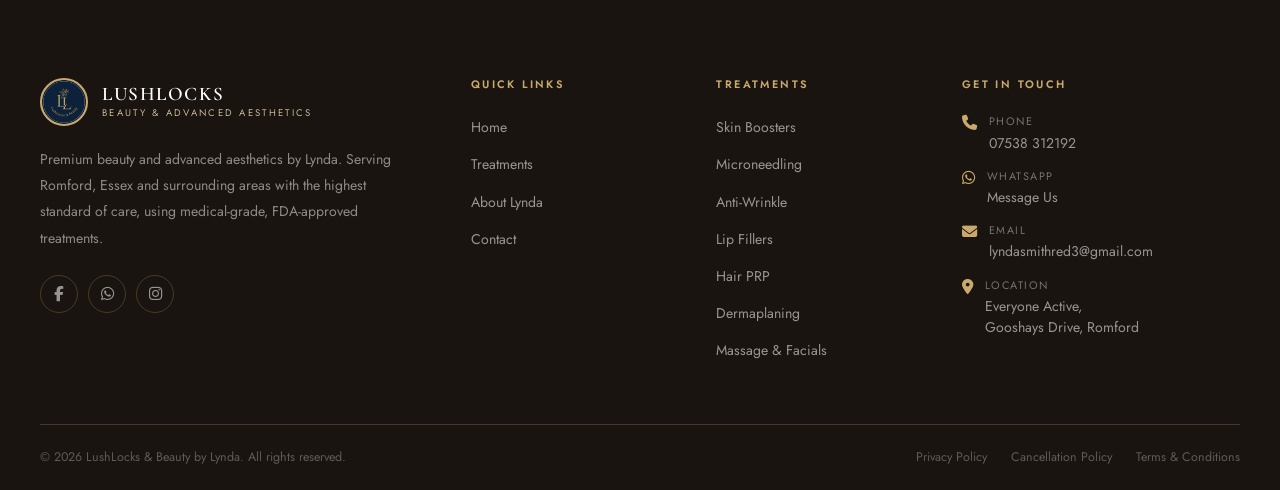
==== commit d4915da0: "floating trust" ====
--- a/index.html
+++ b/index.html
@@ -26,52 +26,71 @@
       vertical-align: middle;
     }
 
-    .featured-section {
-      background: var(--champagne);
-      padding: 56px 0;
+    .aesthetic-ticker {
+      background: linear-gradient(135deg, var(--champagne), #efe3c4);
+      padding: 16px 0;
+      overflow: hidden;
+      white-space: nowrap;
+      display: flex;
+      align-items: center;
       border-top: 1px solid var(--border);
       border-bottom: 1px solid var(--border);
-    }
-
-    .featured-inner {
+      box-shadow: inset 0 2px 10px rgba(0, 0, 0, 0.02);
+    }
+
+    .ticker-track {
+      display: flex;
+    }
+
+    .ticker-content {
       display: flex;
       align-items: center;
-      justify-content: center;
-      gap: 60px;
-      flex-wrap: wrap;
-    }
-
-    .featured-item {
+      flex-shrink: 0;
+      animation: ticker-slide 30s linear infinite;
+    }
+
+    .ticker-item {
       display: flex;
-      flex-direction: column;
       align-items: center;
-      gap: 10px;
-      text-align: center;
-    }
-
-    .featured-item i {
-      font-size: 1.6rem;
-      color: var(--gold);
-    }
-
-    .featured-item .fi-label {
-      font-size: 0.65rem;
+      gap: 12px;
+    }
+
+    .ticker-label {
+      font-family: var(--font-sans);
+      font-size: 0.6rem;
       font-weight: 600;
-      letter-spacing: 0.2em;
+      letter-spacing: 0.25em;
       text-transform: uppercase;
       color: var(--mid);
-    }
-
-    .featured-item .fi-value {
+      transform: translateY(-1px);
+    }
+
+    .ticker-value {
       font-family: var(--font-serif);
       font-size: 1.05rem;
       color: var(--dark);
     }
 
-    .featured-divider {
-      width: 1px;
-      height: 50px;
-      background: var(--border);
+    .ticker-value em {
+      font-style: italic;
+      color: var(--gold-dark);
+    }
+
+    .ticker-separator {
+      color: var(--dark);
+      font-size: 0.7rem;
+      margin: 0 40px;
+      opacity: 0.6;
+    }
+
+    @keyframes ticker-slide {
+      from {
+        transform: translateX(0);
+      }
+
+      to {
+        transform: translateX(-100%);
+      }
     }
 
     /* Signature treatment */
@@ -152,12 +171,24 @@
         padding: 40px 28px;
       }
 
-      .featured-inner {
-        gap: 28px;
-      }
-
-      .featured-divider {
-        display: none;
+      .aesthetic-ticker {
+        padding: 14px 0;
+      }
+
+      .ticker-label {
+        font-size: 0.55rem;
+      }
+
+      .ticker-value {
+        font-size: 0.95rem;
+      }
+
+      .ticker-separator {
+        margin: 0 24px;
+      }
+
+      .ticker-content {
+        animation-duration: 20s;
       }
     }
   </style>
@@ -326,39 +357,44 @@
     </div>
   </section>
 
-  <!-- ═════════════════ FEATURED PILLARS ═══════════════════════ -->
-  <div class="featured-section">
-    <div class="container">
-      <div class="featured-inner">
-        <div class="featured-item reveal">
-          <i class="fa-regular fa-gem"></i>
-          <span class="fi-label">Products</span>
-          <span class="fi-value">Medical-Grade Only</span>
-        </div>
-        <div class="featured-divider"></div>
-        <div class="featured-item reveal reveal-delay-1">
-          <i class="fa-solid fa-user-shield"></i>
-          <span class="fi-label">Care</span>
-          <span class="fi-value">Personalised to You</span>
-        </div>
-        <div class="featured-divider"></div>
-        <div class="featured-item reveal reveal-delay-2">
-          <i class="fa-solid fa-dna"></i>
-          <span class="fi-label">Science</span>
-          <span class="fi-value">Clinically Proven</span>
-        </div>
-        <div class="featured-divider"></div>
-        <div class="featured-item reveal reveal-delay-3">
-          <i class="fa-solid fa-heart"></i>
-          <span class="fi-label">Ethos</span>
-          <span class="fi-value">Confidence-First</span>
-        </div>
-        <div class="featured-divider"></div>
-        <div class="featured-item reveal reveal-delay-4">
-          <i class="fa-solid fa-leaf"></i>
-          <span class="fi-label">Environment</span>
-          <span class="fi-value">Premium &amp; Relaxing</span>
-        </div>
+  <!-- ═════════════════ AESTHETIC PILLARS ═══════════════════════ -->
+  <div class="aesthetic-ticker reveal">
+    <div class="ticker-track">
+      <!-- First Copy -->
+      <div class="ticker-content">
+        <span class="ticker-item"><span class="ticker-label">Products</span> <span class="ticker-value">Medical
+            <em>Grade</em></span></span>
+        <span class="ticker-separator">✦</span>
+        <span class="ticker-item"><span class="ticker-label">Care</span> <span class="ticker-value">Bespoke
+            <em>Plans</em></span></span>
+        <span class="ticker-separator">✦</span>
+        <span class="ticker-item"><span class="ticker-label">Science</span> <span class="ticker-value">Clinically
+            <em>Proven</em></span></span>
+        <span class="ticker-separator">✦</span>
+        <span class="ticker-item"><span class="ticker-label">Ethos</span> <span class="ticker-value">Confidence
+            <em>First</em></span></span>
+        <span class="ticker-separator">✦</span>
+        <span class="ticker-item"><span class="ticker-label">Environment</span> <span class="ticker-value">Premium
+            <em>Luxury</em></span></span>
+        <span class="ticker-separator">✦</span>
+      </div>
+      <!-- Second Copy for Seamless Loop -->
+      <div class="ticker-content" aria-hidden="true">
+        <span class="ticker-item"><span class="ticker-label">Products</span> <span class="ticker-value">Medical
+            <em>Grade</em></span></span>
+        <span class="ticker-separator">✦</span>
+        <span class="ticker-item"><span class="ticker-label">Care</span> <span class="ticker-value">Bespoke
+            <em>Plans</em></span></span>
+        <span class="ticker-separator">✦</span>
+        <span class="ticker-item"><span class="ticker-label">Science</span> <span class="ticker-value">Clinically
+            <em>Proven</em></span></span>
+        <span class="ticker-separator">✦</span>
+        <span class="ticker-item"><span class="ticker-label">Ethos</span> <span class="ticker-value">Confidence
+            <em>First</em></span></span>
+        <span class="ticker-separator">✦</span>
+        <span class="ticker-item"><span class="ticker-label">Environment</span> <span class="ticker-value">Premium
+            <em>Luxury</em></span></span>
+        <span class="ticker-separator">✦</span>
       </div>
     </div>
   </div>
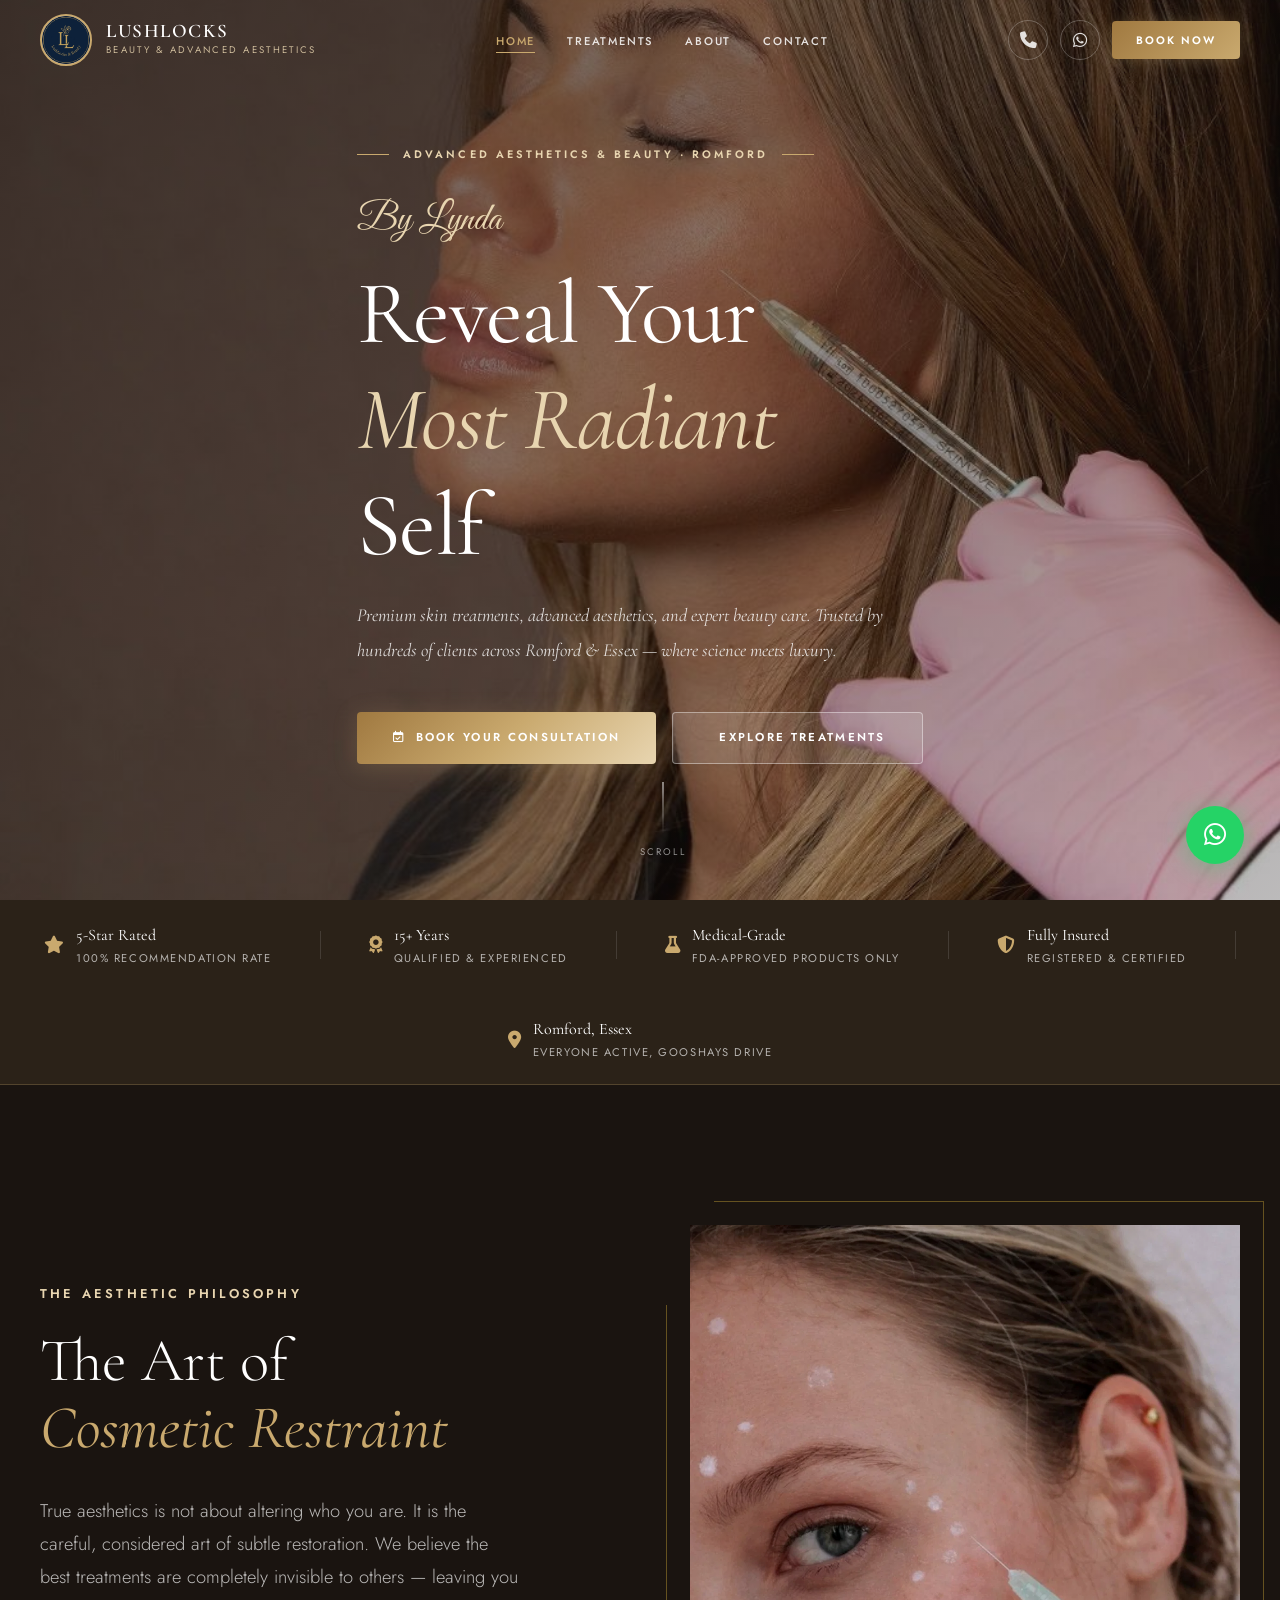
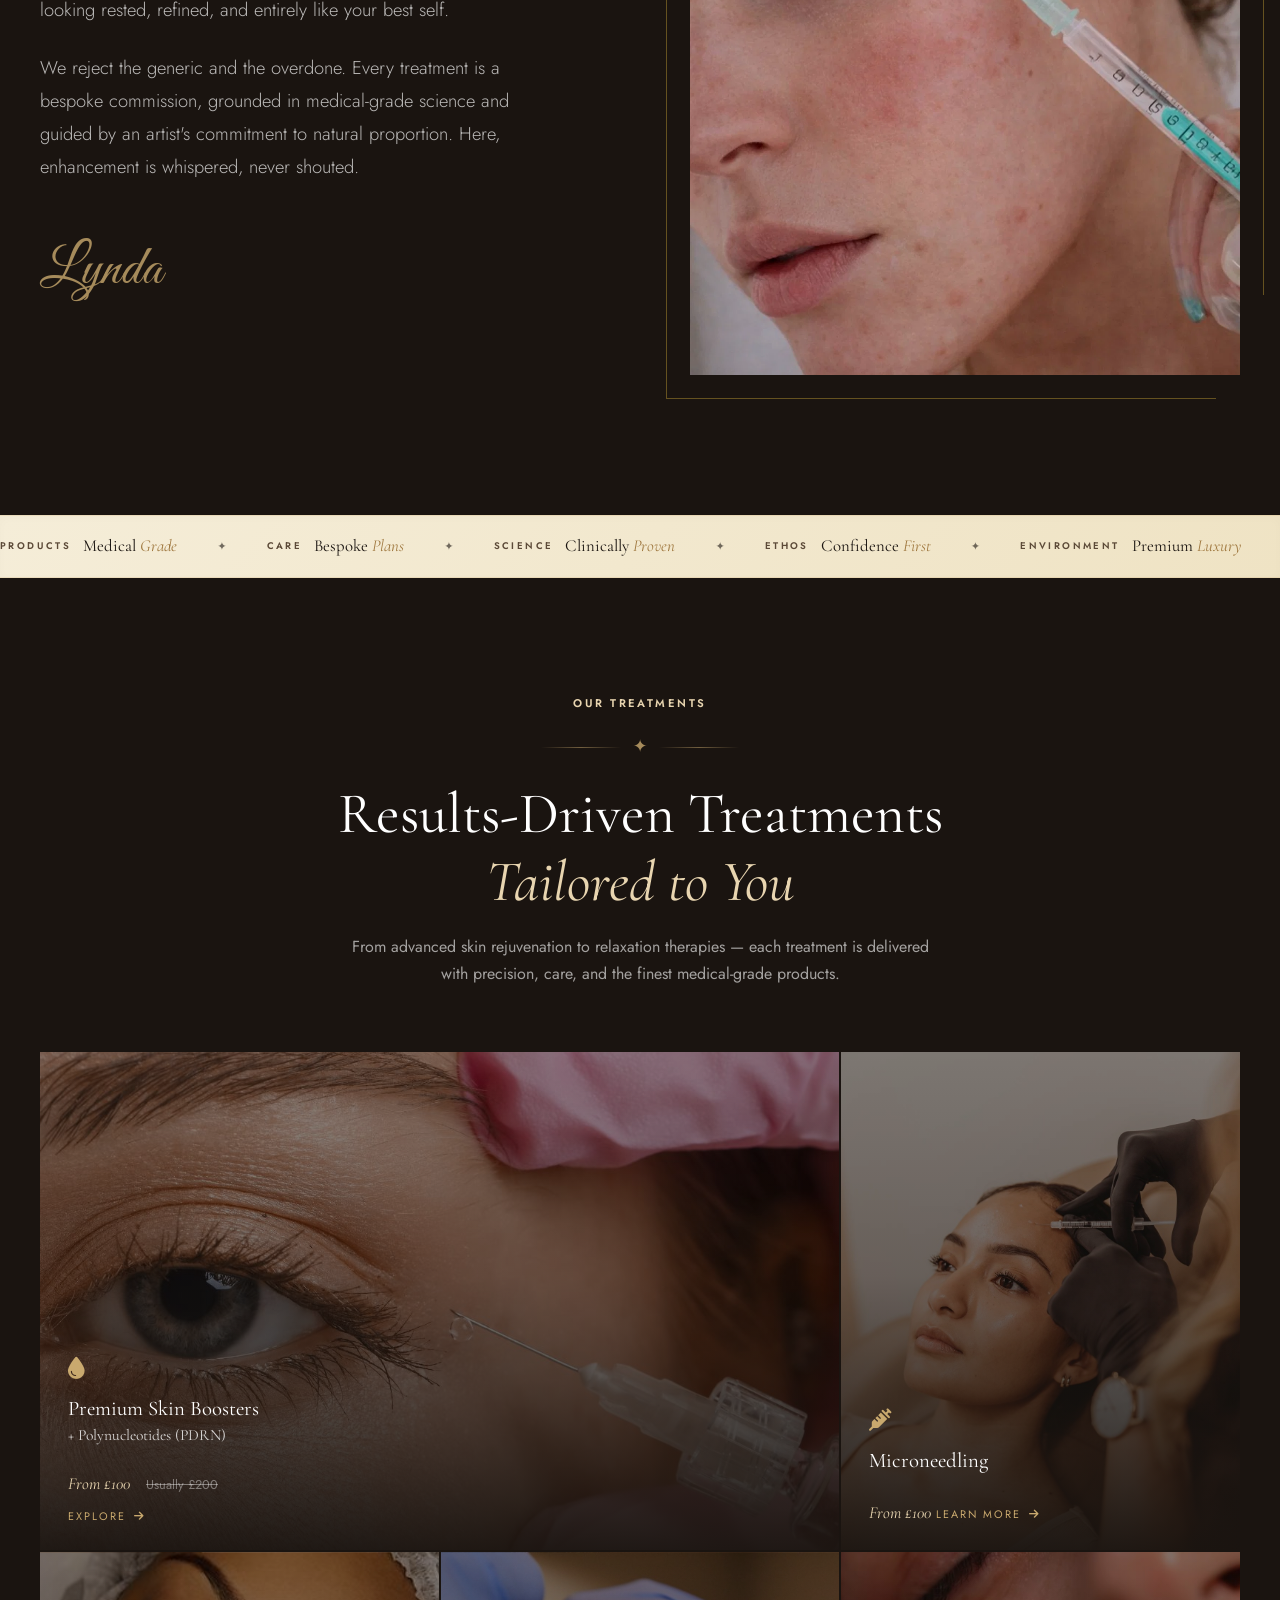
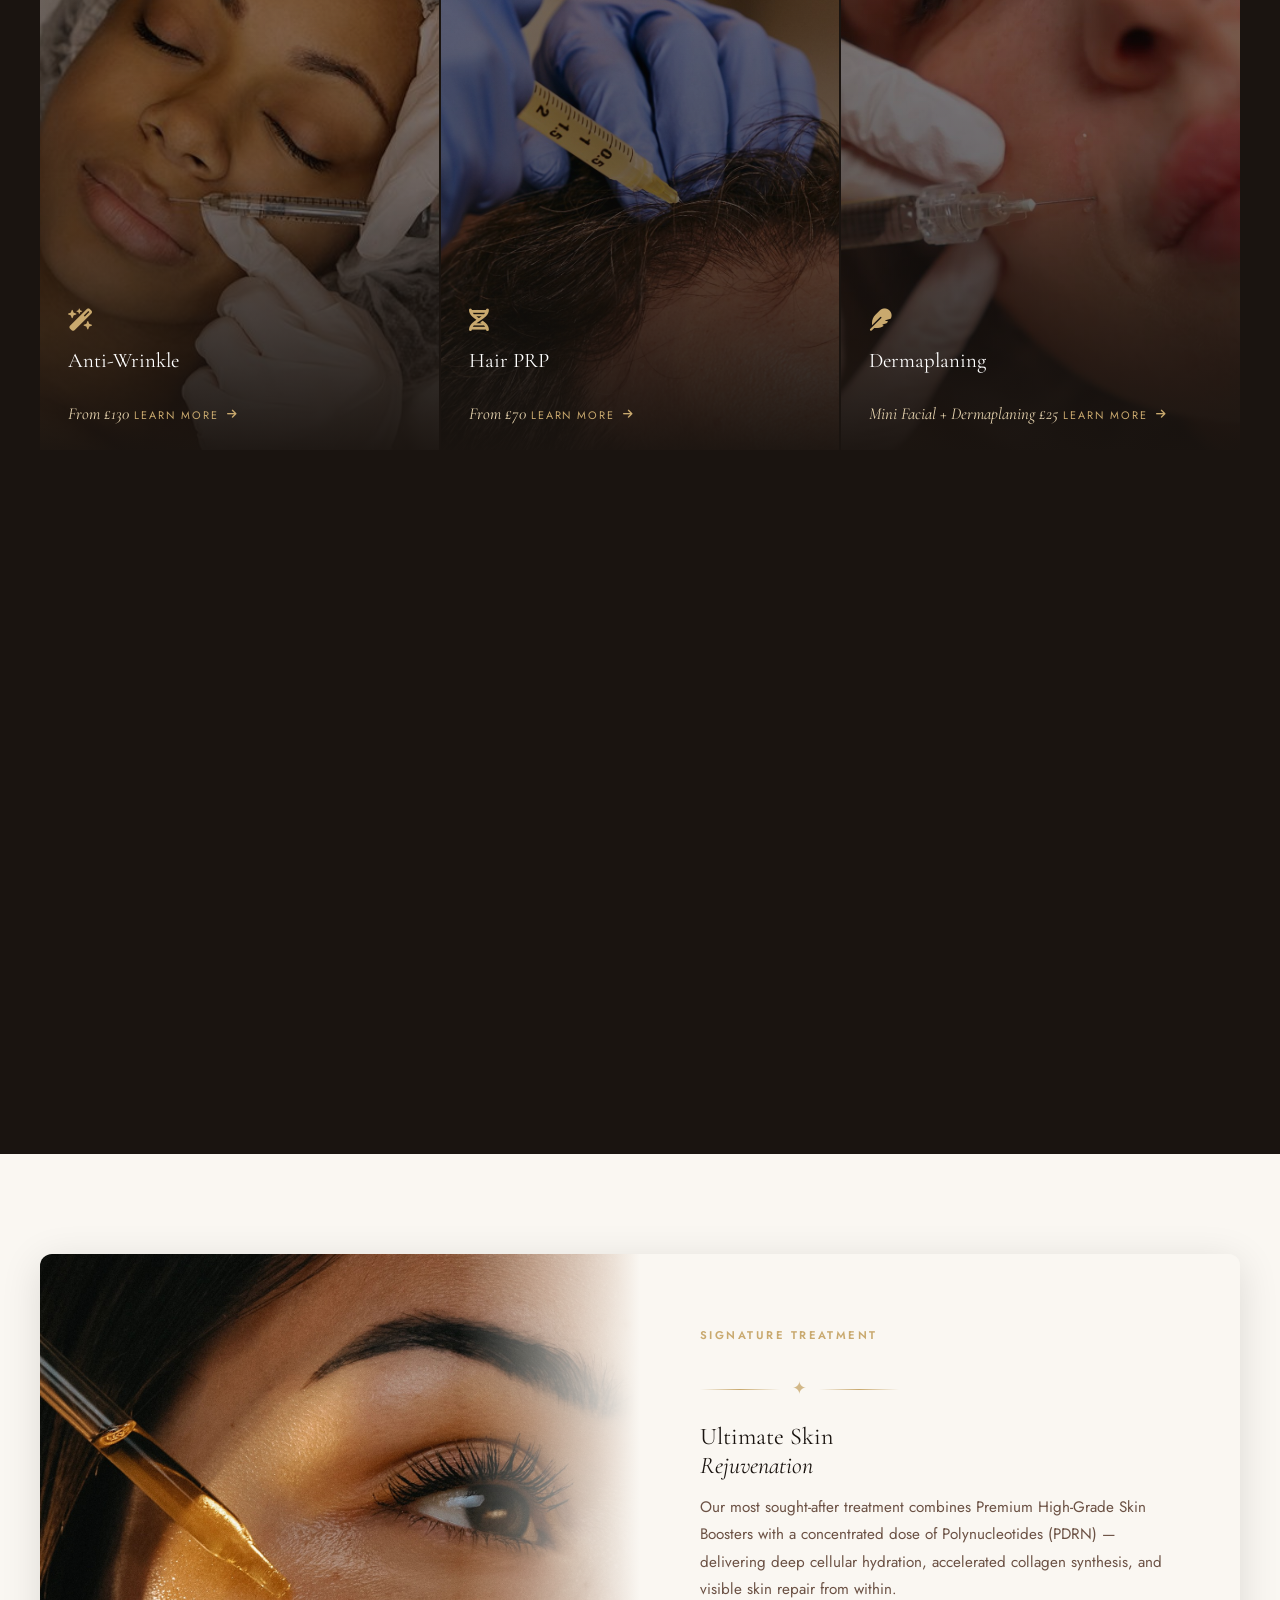
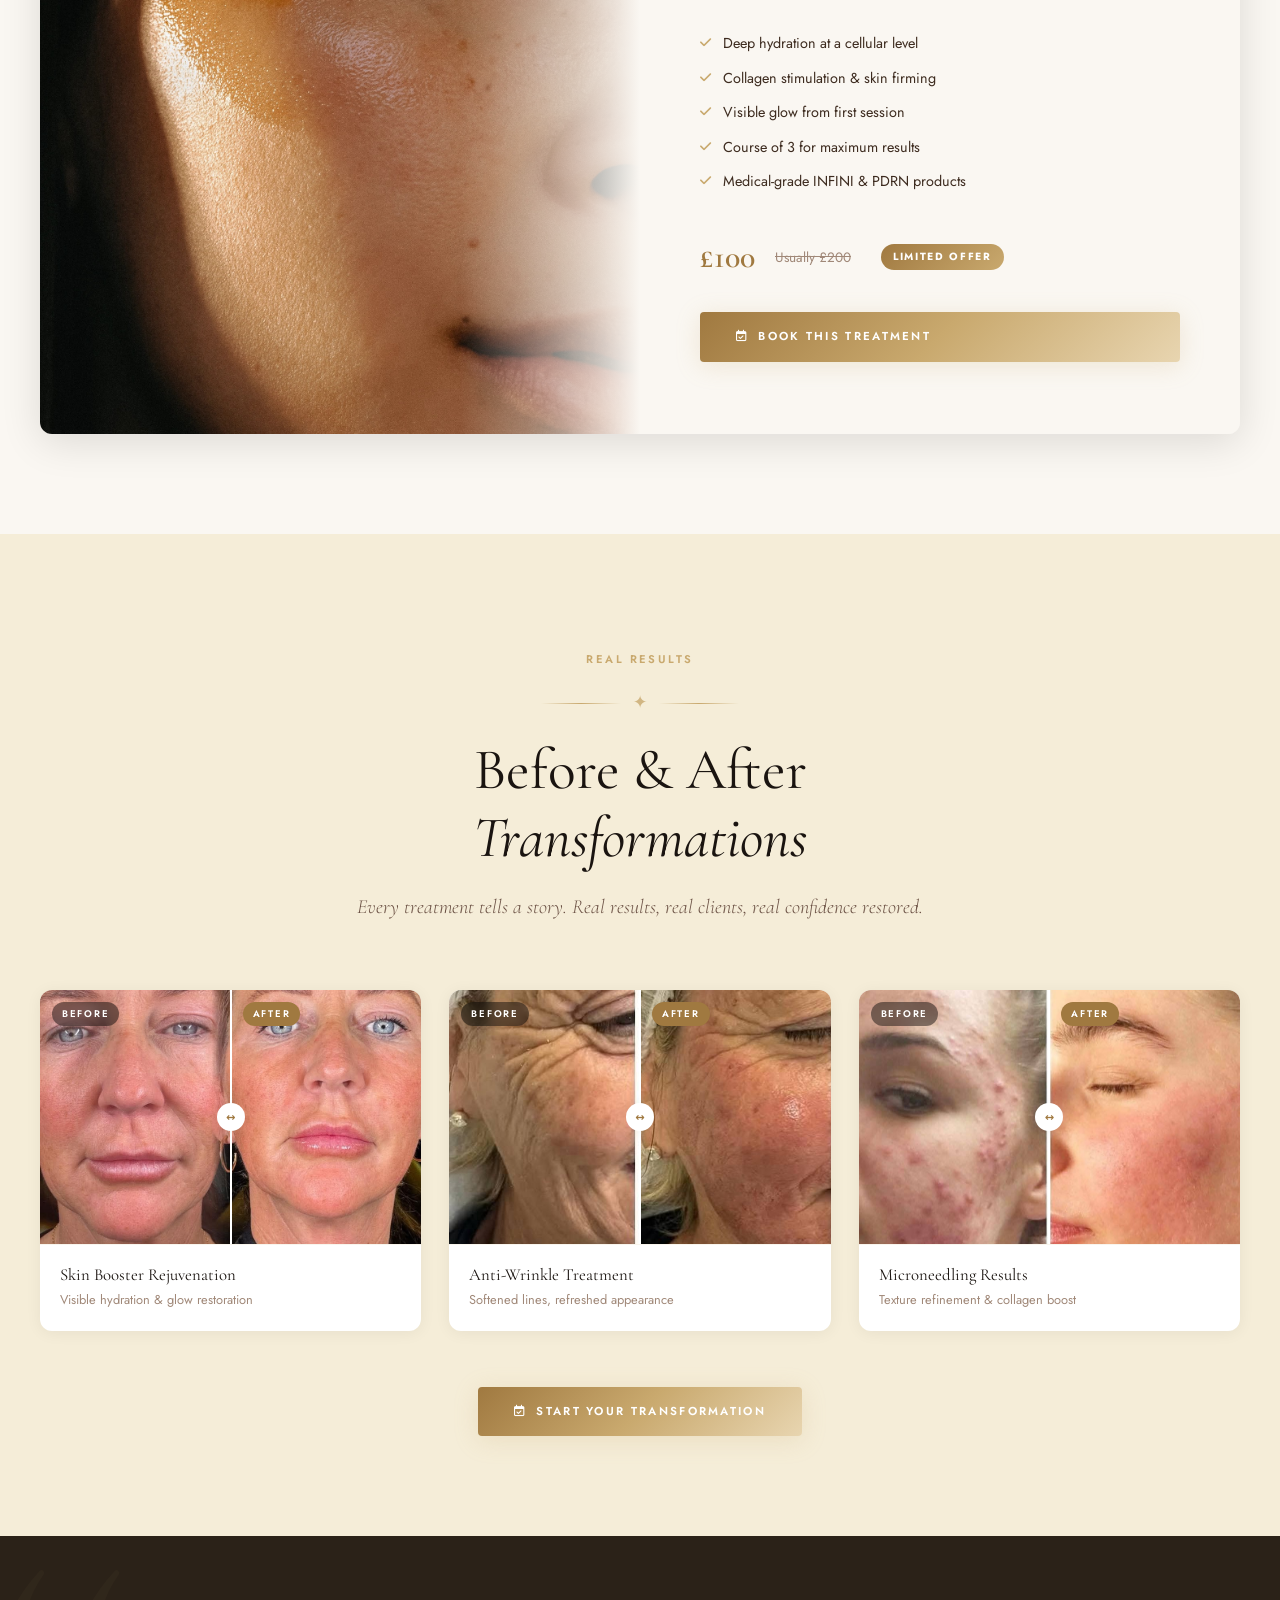
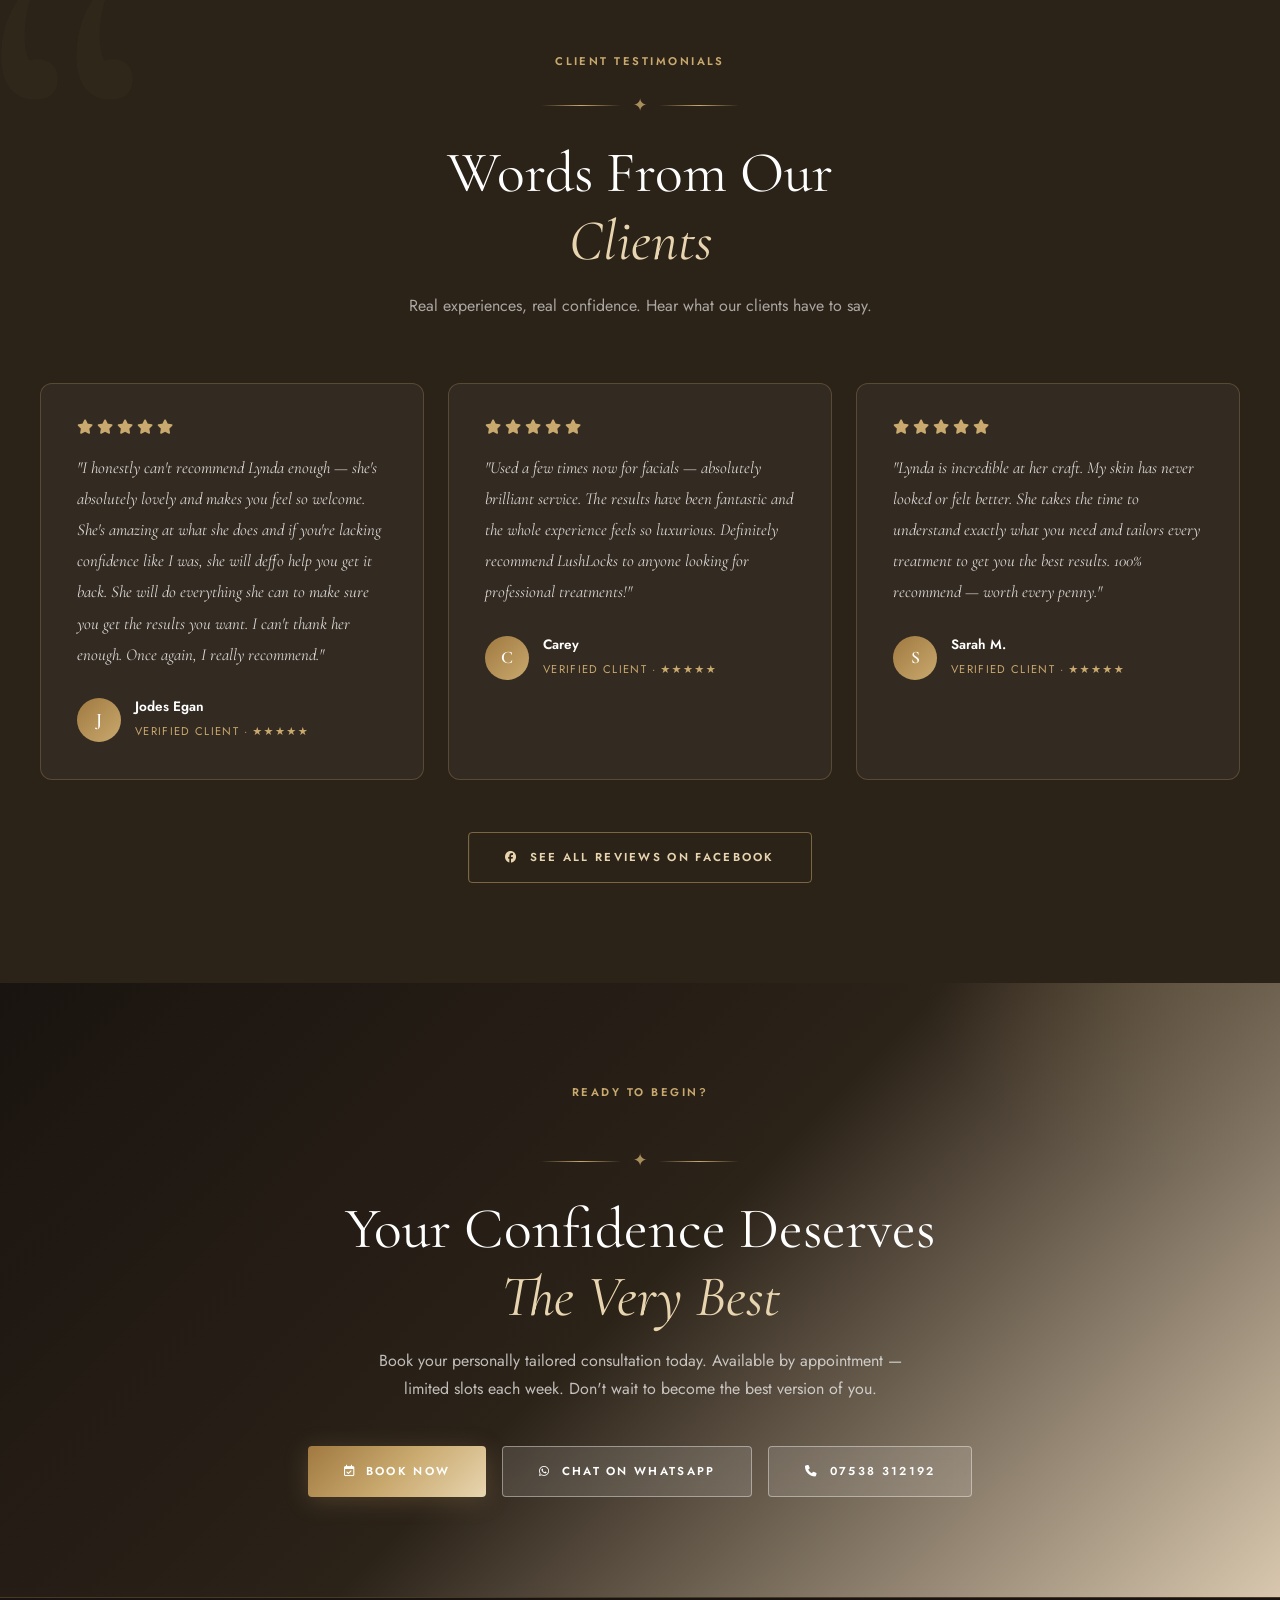
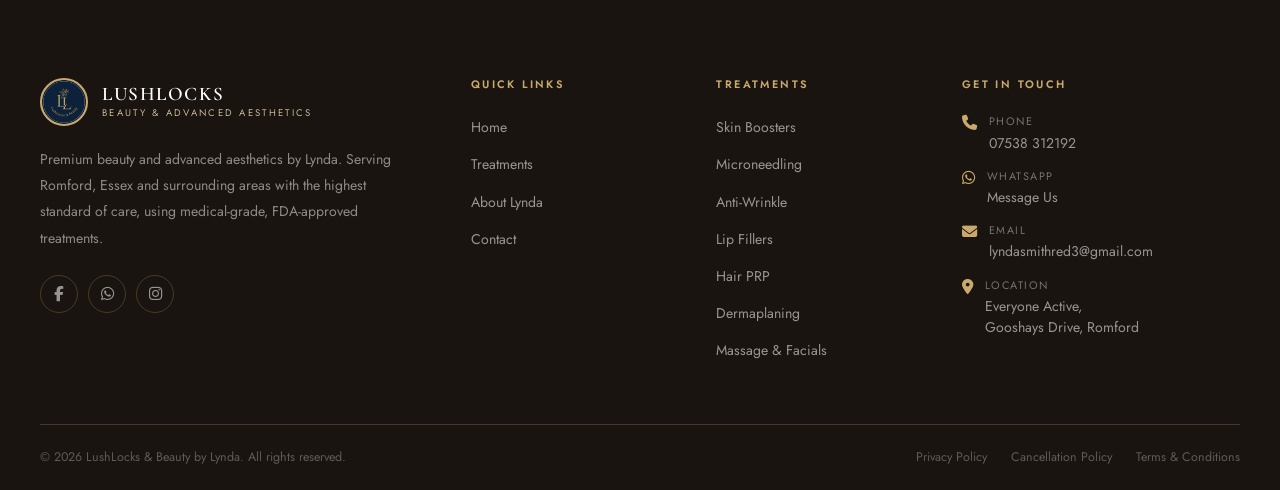
==== commit 7ebe0b9d: "Fixes" ====
--- a/index.html
+++ b/index.html
@@ -351,7 +351,7 @@
         </div>
 
         <div class="philosophy-image-wrap reveal reveal-delay-2">
-          <img src="assets/images/homephilosposhy.jpg" alt="Aesthetic Philosophy" class="philosophy-image" />
+          <img src="assets/images/AIphilosphoy2.png" alt="Aesthetic Philosophy" class="philosophy-image" />
         </div>
       </div>
     </div>
@@ -485,7 +485,9 @@
 
         <!-- Dermaplaning -->
         <div class="treatment-card reveal reveal-delay-1">
-          <div class="treatment-card-bg" style="background: linear-gradient(135deg, #2B2218, #6B5144);"></div>
+          <div class="treatment-card-bg"
+            style="background-image:url('assets/images/dermaplaning.jpg');background-size:cover;background-position:center;">
+          </div>
           <div class="treatment-card-overlay"></div>
           <div class="treatment-card-content">
             <div class="treatment-card-icon"><i class="fa-solid fa-feather"></i></div>
@@ -500,7 +502,9 @@
 
         <!-- Massage -->
         <div class="treatment-card reveal reveal-delay-2">
-          <div class="treatment-card-bg" style="background: linear-gradient(135deg, #3D2B1F, #1A1410);"></div>
+          <div class="treatment-card-bg"
+            style="background-image:url('assets/images/facial.jpg');background-size:cover;background-position:center;">
+          </div>
           <div class="treatment-card-overlay"></div>
           <div class="treatment-card-content">
             <div class="treatment-card-icon"><i class="fa-solid fa-hands"></i></div>
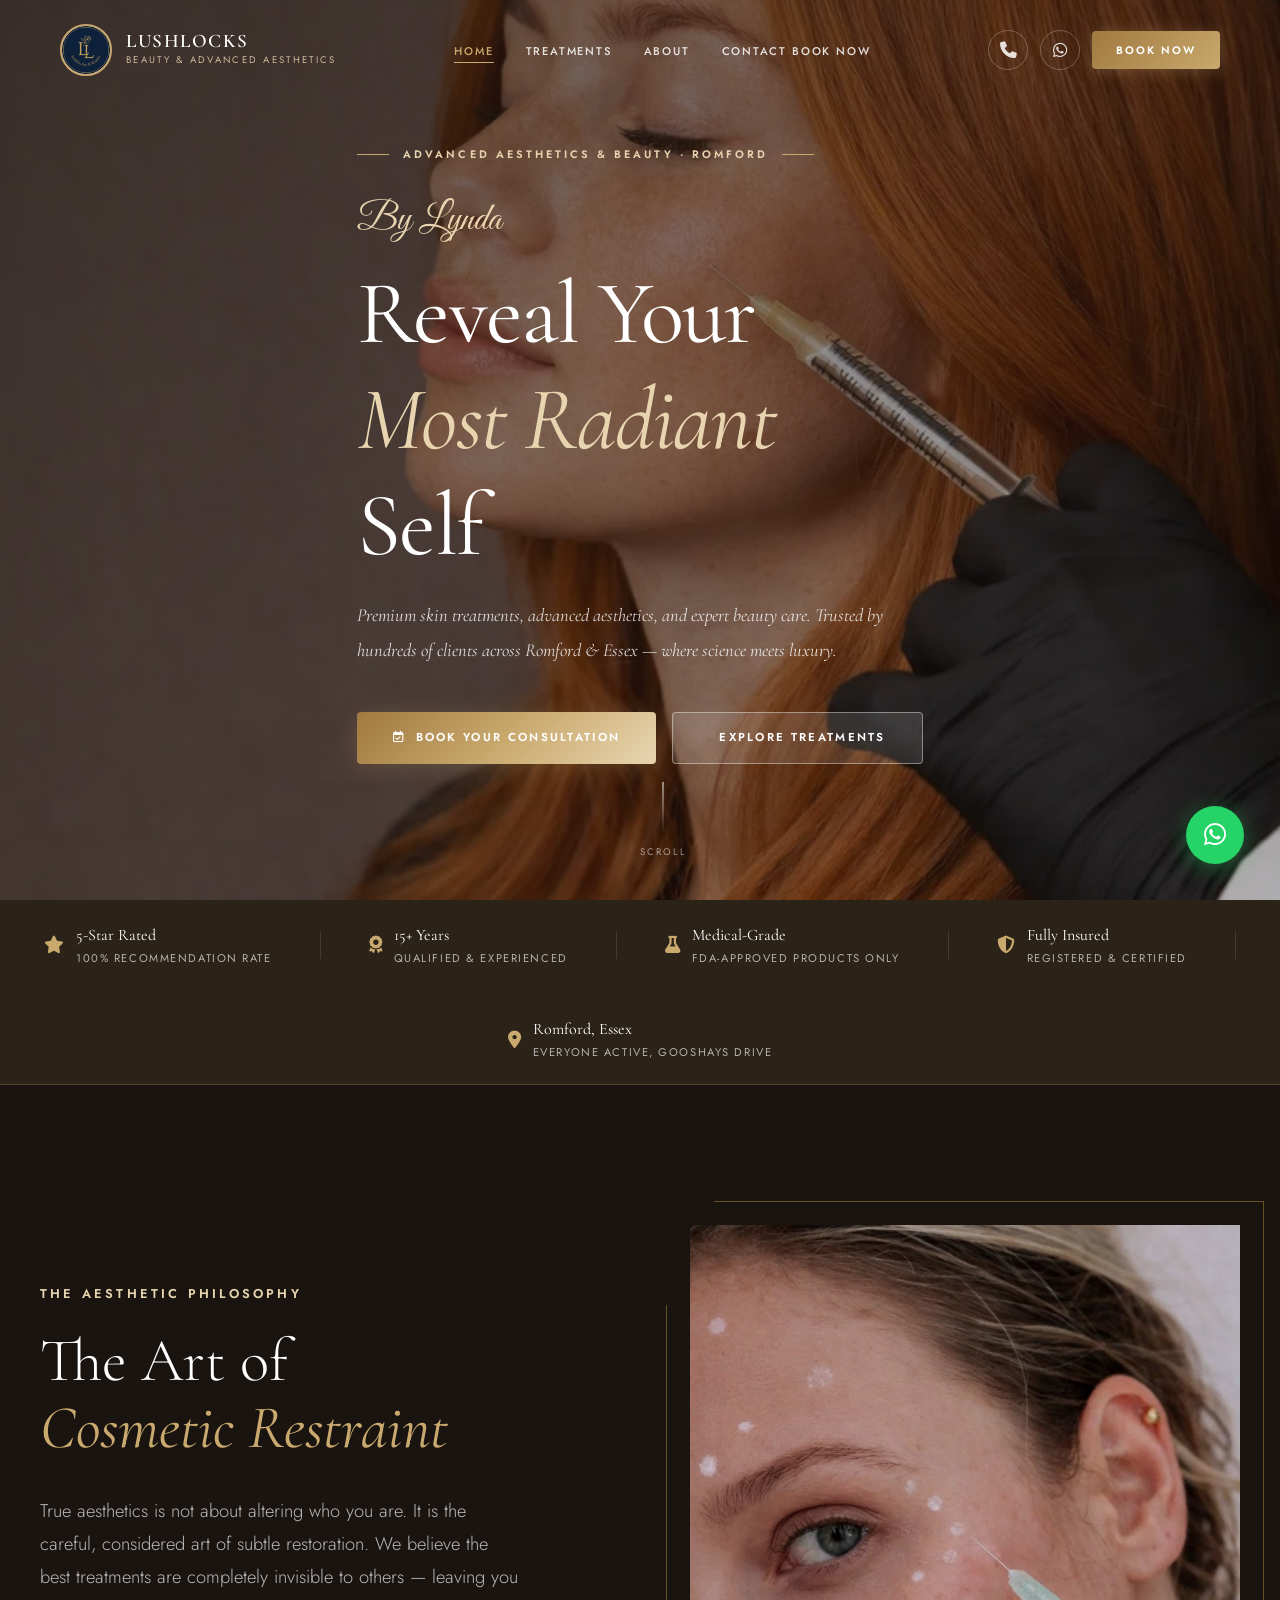
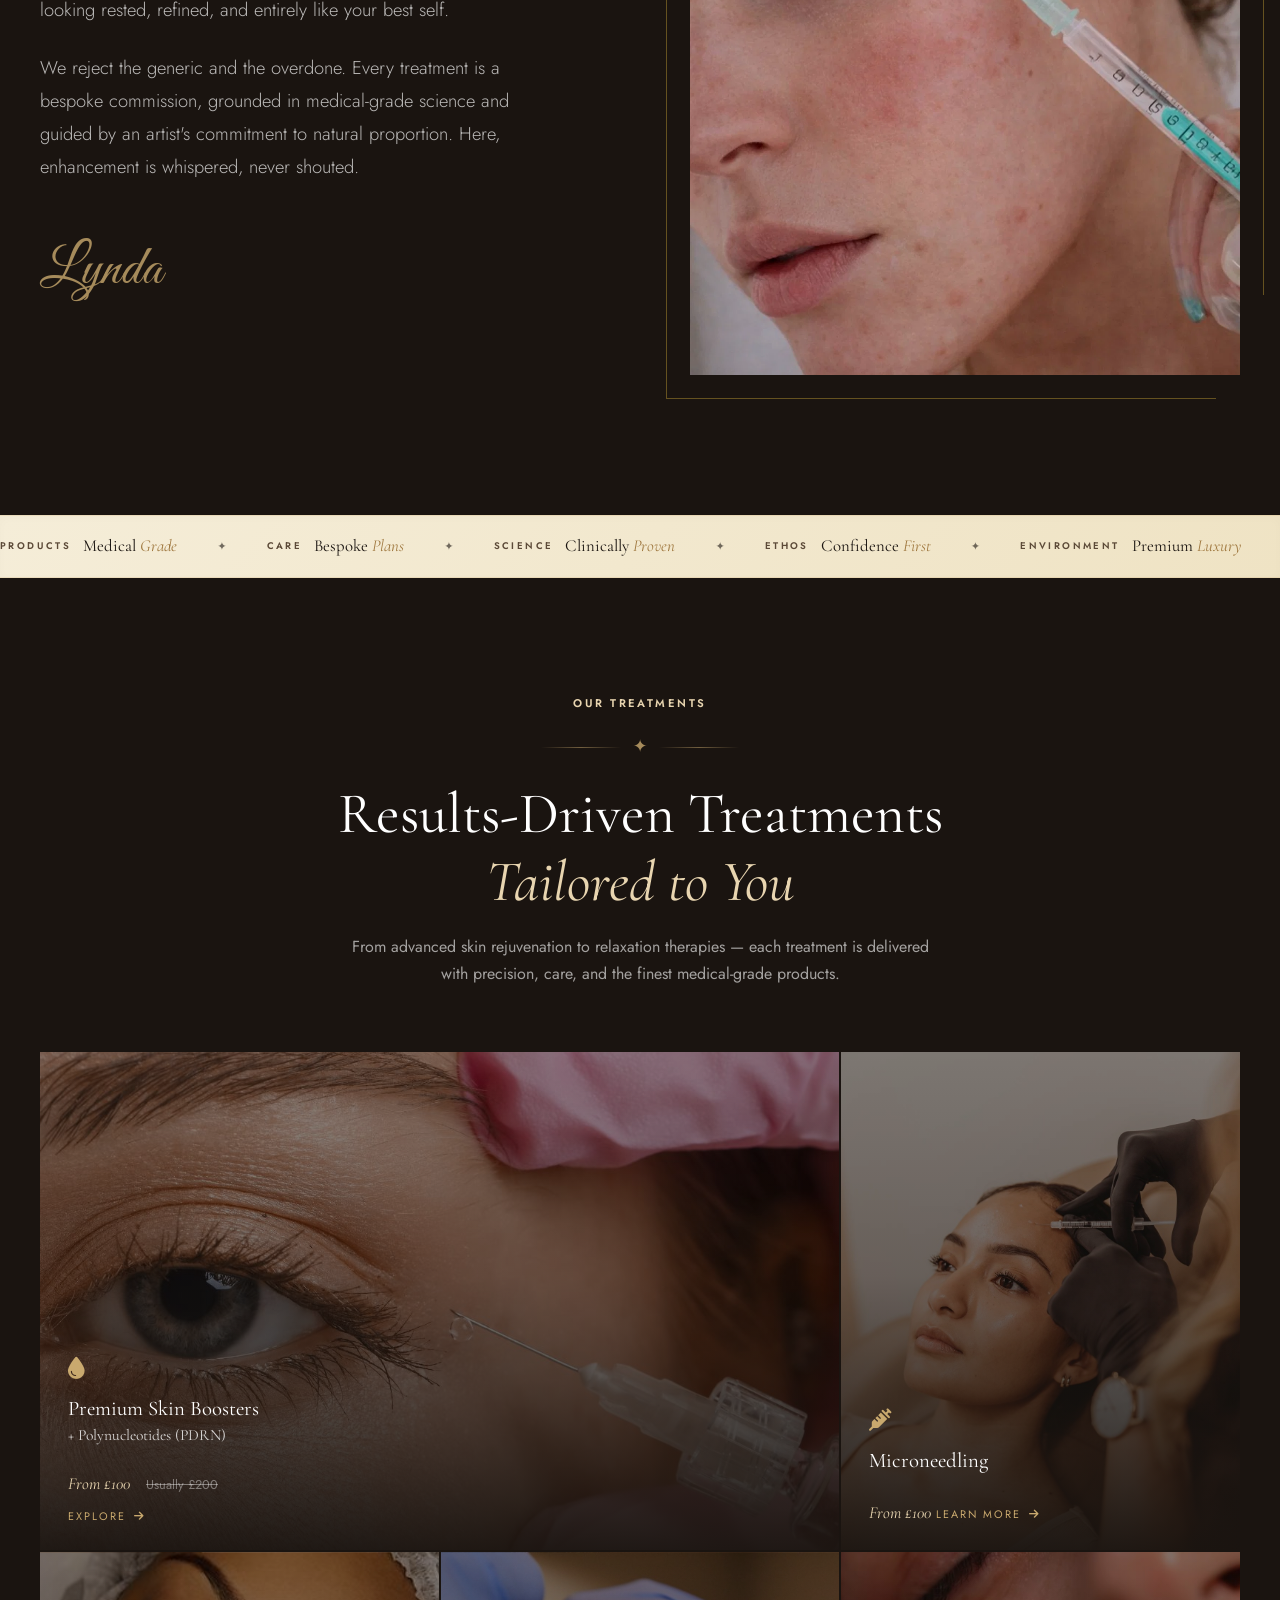
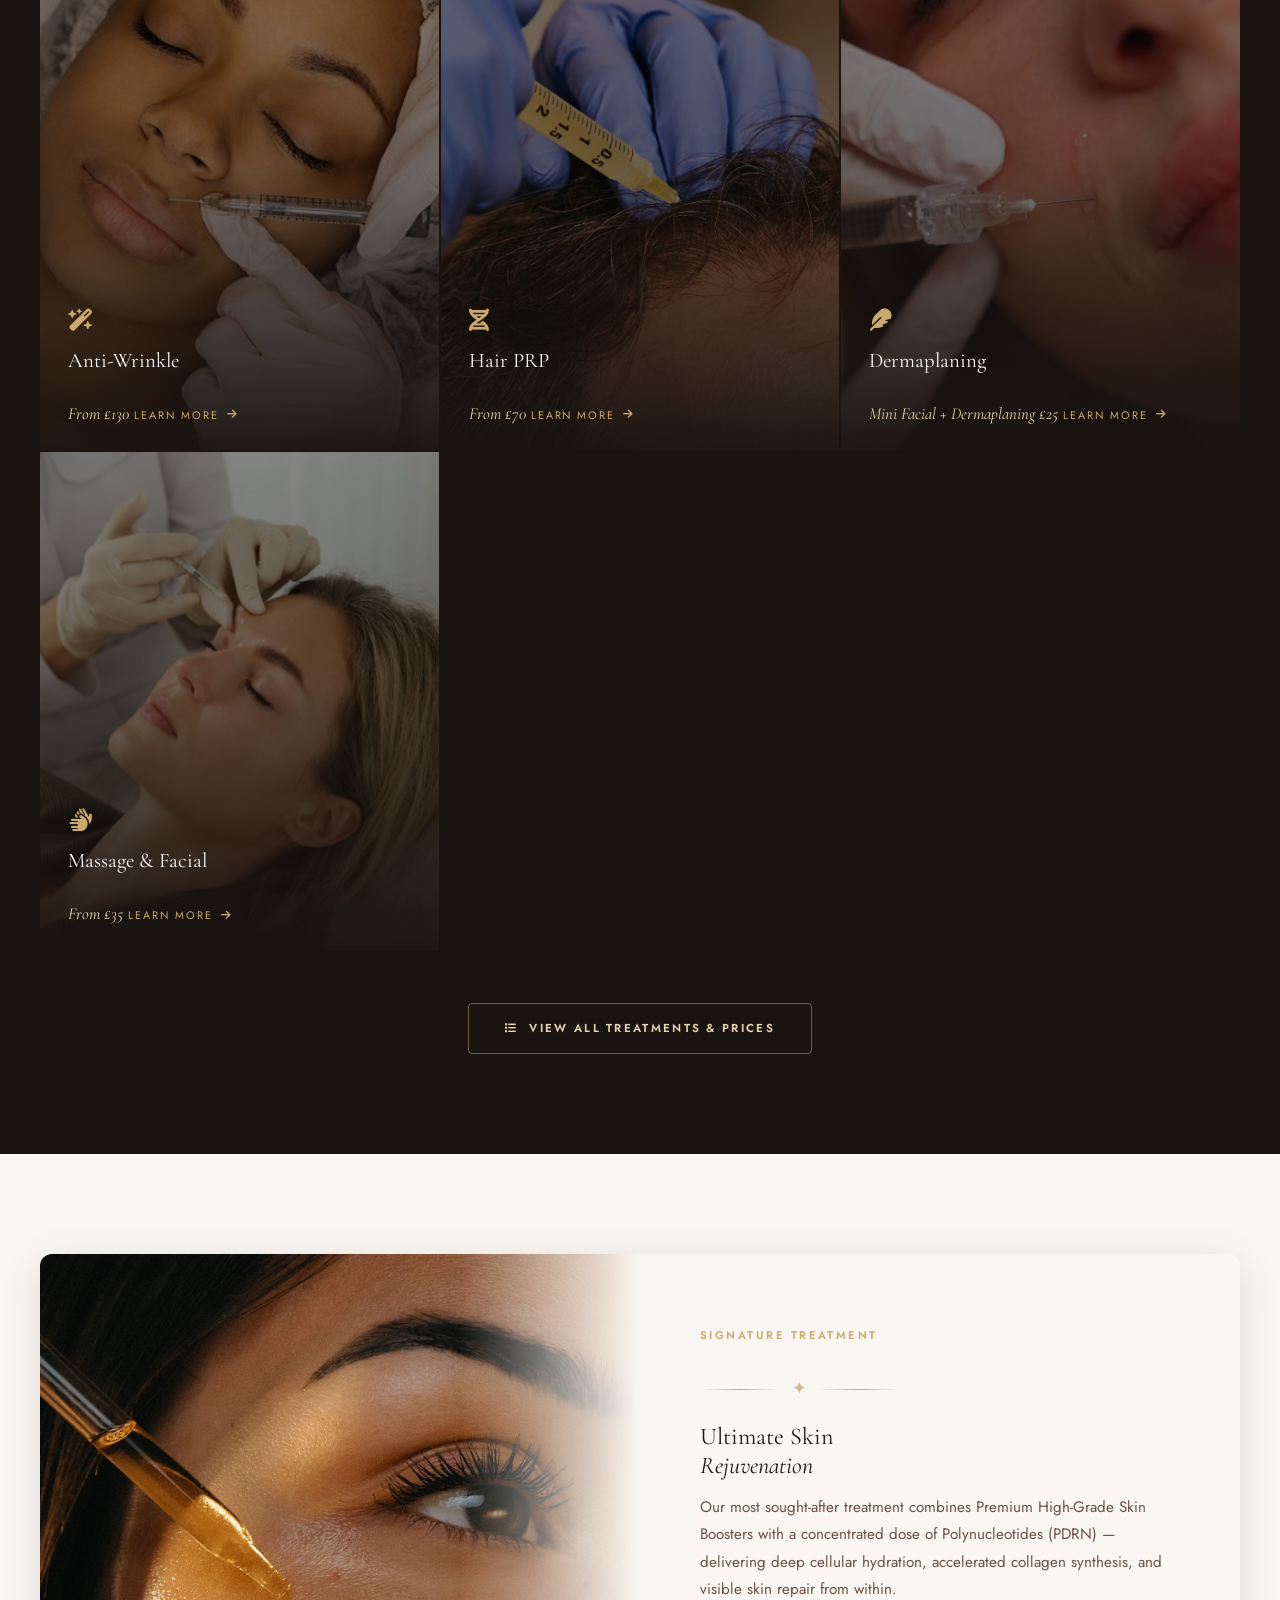
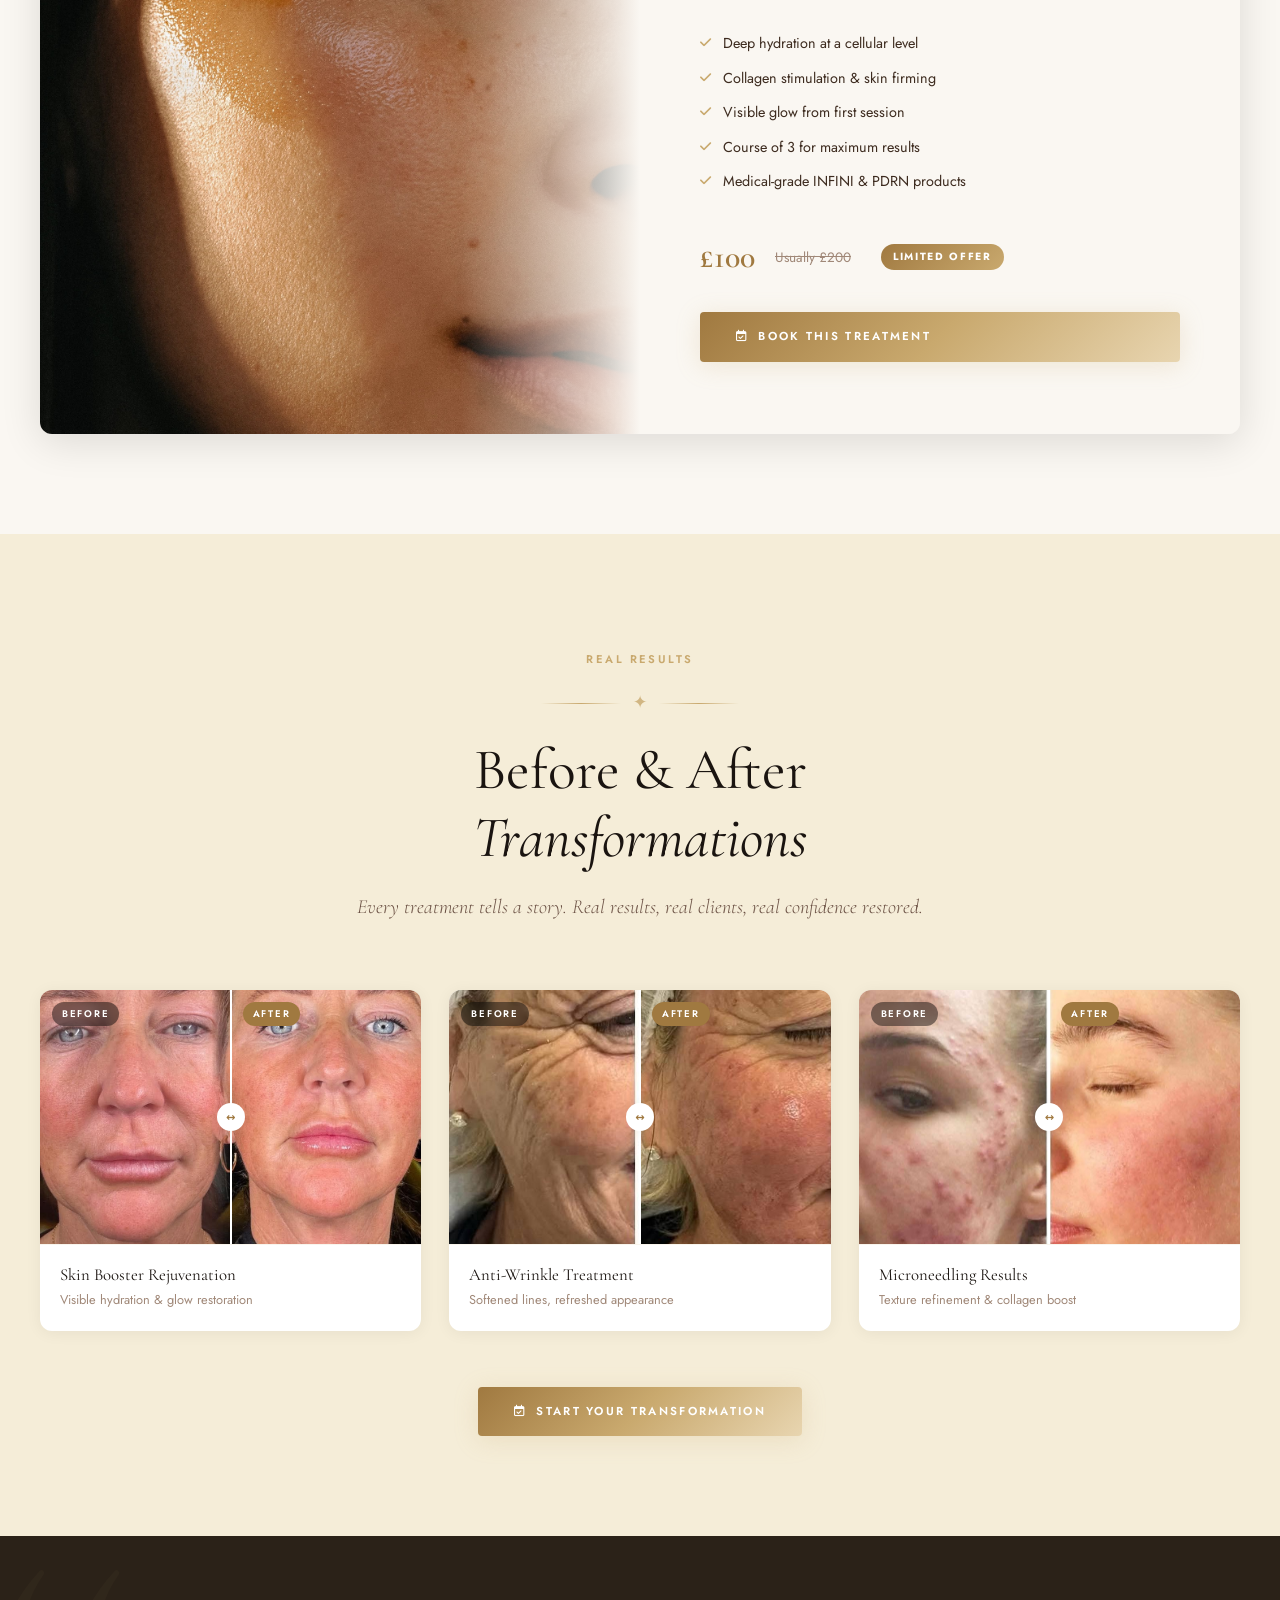
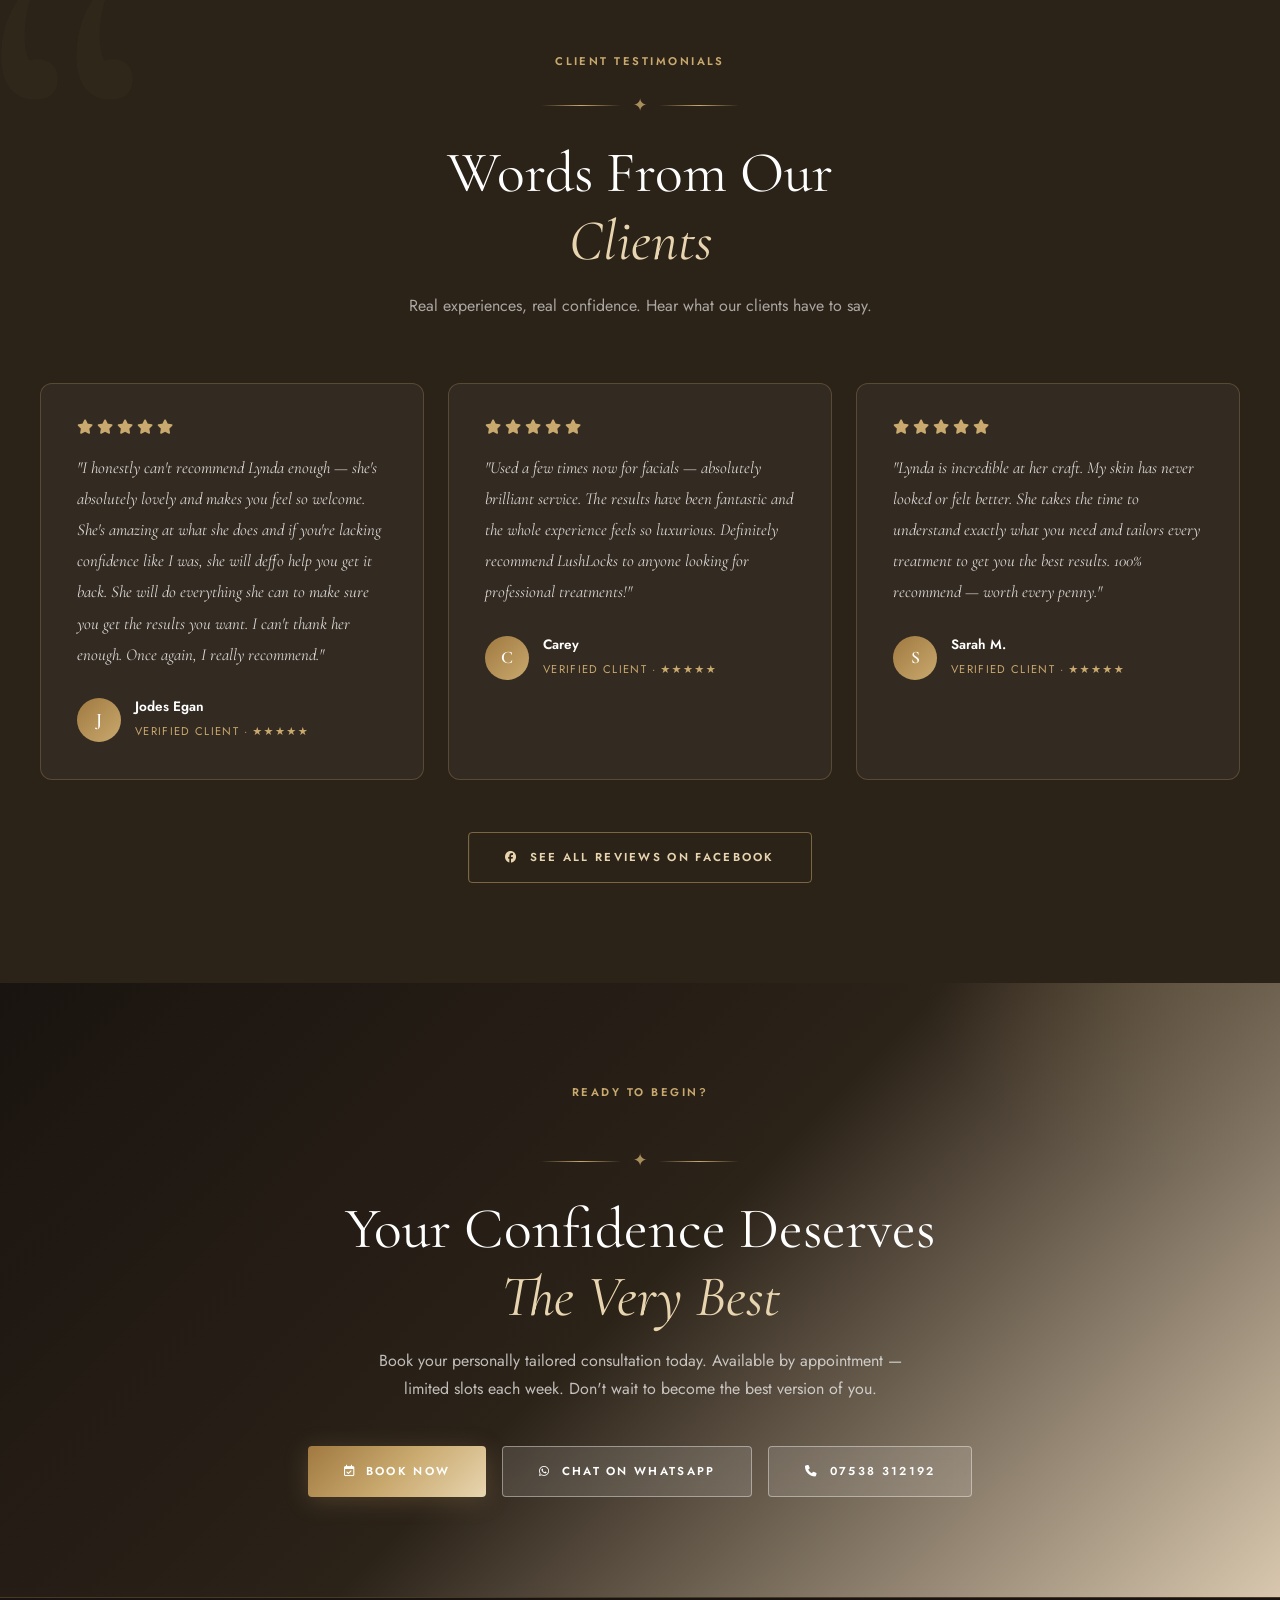
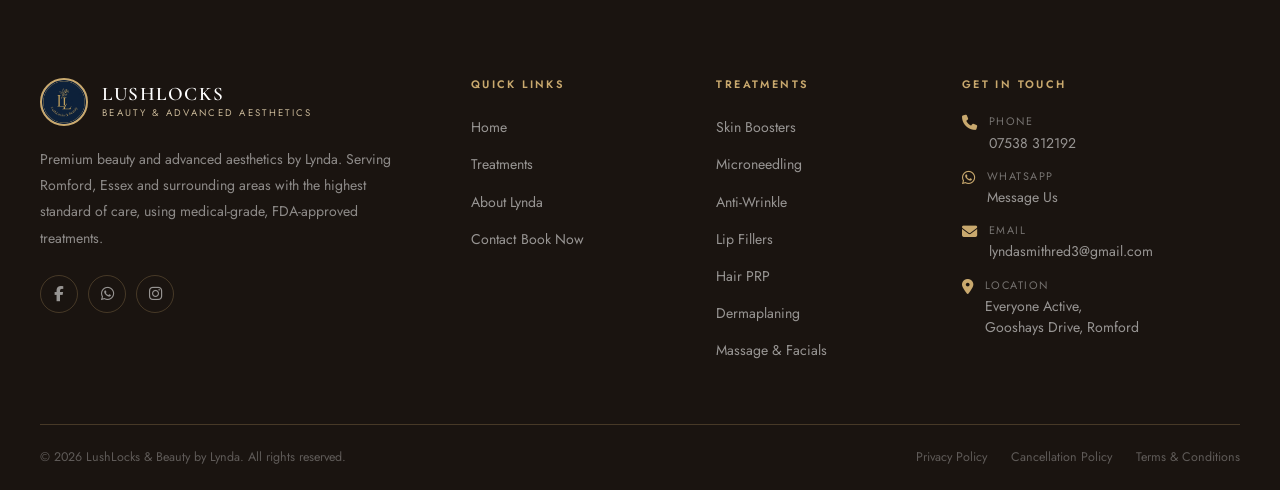
==== commit d9e921d1: "Booking, mobile, nav bar" ====
--- a/index.html
+++ b/index.html
@@ -210,7 +210,8 @@
       <li><a href="index.html" class="active">Home</a></li>
       <li><a href="treatments.html">Treatments</a></li>
       <li><a href="about.html">About</a></li>
-      <li><a href="contact.html">Contact</a></li>
+      <li><a href="contact.html">Contact</a>
+    <a href="book.html" class="mobile-book-link">Book Now</a></li>
     </ul>
 
     <div class="nav-actions">
@@ -221,7 +222,7 @@
         aria-label="WhatsApp LushLocks">
         <i class="fa-brands fa-whatsapp"></i>
       </a>
-      <a href="contact.html#book" class="nav-book-btn">Book Now</a>
+      <a href="book.html" class="nav-book-btn">Book Now</a>
     </div>
 
     <div class="hamburger" aria-label="Open menu" role="button" tabindex="0">
@@ -243,6 +244,7 @@
     <a href="treatments.html">Treatments</a>
     <a href="about.html">About</a>
     <a href="contact.html">Contact</a>
+    <a href="book.html" class="mobile-book-link">Book Now</a>
     <div class="mobile-nav-actions">
       <a href="tel:07538312192" class="btn btn-outline"><i class="fa-solid fa-phone"></i> Call</a>
       <a href="https://wa.me/447538312192" target="_blank" rel="noopener" class="btn btn-primary"><i
@@ -265,7 +267,7 @@
           Trusted by hundreds of clients across Romford &amp; Essex — where science meets luxury.
         </p>
         <div class="hero-actions">
-          <a href="contact.html#book" class="btn btn-primary">
+          <a href="book.html" class="btn btn-primary">
             <i class="fa-regular fa-calendar-check"></i>
             Book Your Consultation
           </a>
@@ -556,7 +558,7 @@
             <span style="font-size:0.85rem;color:var(--muted);text-decoration:line-through;">Usually £200</span>
             <span class="offer-badge">Limited Offer</span>
           </div>
-          <a href="contact.html#book" class="btn btn-primary">
+          <a href="book.html" class="btn btn-primary">
             <i class="fa-regular fa-calendar-check"></i>
             Book This Treatment
           </a>
@@ -649,7 +651,7 @@
       </div>
 
       <div class="ba-cta reveal">
-        <a href="contact.html#book" class="btn btn-primary">
+        <a href="book.html" class="btn btn-primary">
           <i class="fa-regular fa-calendar-check"></i>
           Start Your Transformation
         </a>
@@ -751,7 +753,7 @@
         <p>Book your personally tailored consultation today. Available by appointment — limited slots each week. Don't
           wait to become the best version of you.</p>
         <div class="cta-banner-actions">
-          <a href="contact.html#book" class="btn btn-primary">
+          <a href="book.html" class="btn btn-primary">
             <i class="fa-regular fa-calendar-check"></i>
             Book Now
           </a>
@@ -807,7 +809,8 @@
             <li><a href="index.html">Home</a></li>
             <li><a href="treatments.html">Treatments</a></li>
             <li><a href="about.html">About Lynda</a></li>
-            <li><a href="contact.html">Contact</a></li>
+            <li><a href="contact.html">Contact</a>
+    <a href="book.html" class="mobile-book-link">Book Now</a></li>
 
           </ul>
         </div>
--- a/assets/css/style.css
+++ b/assets/css/style.css
@@ -239,14 +239,13 @@
   position: fixed;
   top: 0;
   left: 0;
-  right: 0;
-  z-index: 1000;
-  padding: 0 40px;
-  height: 80px;
-  display: flex;
-  align-items: center;
+  width: 100%;
+  padding: 24px 60px;
+  z-index: 9999;
+  display: flex;
   justify-content: space-between;
-  transition: all 0.4s ease;
+  align-items: center;
+  transition: var(--transition);
 }
 
 #navbar.transparent {
@@ -258,6 +257,15 @@
   backdrop-filter: blur(16px);
   box-shadow: 0 2px 30px rgba(0, 0, 0, 0.25);
   height: 70px;
+}
+
+/* Force transparent distraction-free navbar on booking page */
+body.booking-page #navbar,
+body.booking-page #navbar.scrolled {
+  background: transparent !important;
+  backdrop-filter: none !important;
+  border-bottom: none !important;
+  box-shadow: none !important;
 }
 
 .nav-logo {
@@ -410,162 +418,213 @@
   transition: var(--transition);
 }
 
-/* Mobile Nav */
+/* Mobile Nav - Curated Navigation / Side Drawer */
 .mobile-nav {
-  display: none;
+  display: flex;
   position: fixed;
-  inset: 0;
+  inset: 0 0 0 auto;
+  /* Right aligned */
+  width: 90%;
+  max-width: 440px;
+  height: 100vh;
   z-index: 1001;
-  background: rgba(20, 20, 20, 0.98);
-  backdrop-filter: blur(10px);
-  -webkit-backdrop-filter: blur(10px);
+  background-color: var(--dark);
+  /* Rich espresso color instead of generic blur */
   flex-direction: column;
-  align-items: center;
+  align-items: flex-start;
+  /* Stark left alignment */
   justify-content: center;
-  gap: 32px;
-  opacity: 0;
+  padding: 60px 40px;
+  transform: translateX(100%);
+  /* Start off-screen */
   pointer-events: none;
-  transition: opacity 0.4s ease;
+  visibility: hidden;
+  transition: transform 0.6s cubic-bezier(0.16, 1, 0.3, 1), visibility 0.6s;
+  box-shadow: -10px 0 40px rgba(0, 0, 0, 0.5);
+  /* Deep shadow for depth against background */
+  overflow-y: auto;
 }
 
 .mobile-nav.open {
-  display: flex;
-  opacity: 1;
+  transform: translateX(0);
   pointer-events: all;
+  visibility: visible;
 }
 
 .mobile-nav>a {
   font-family: var(--font-serif);
-  font-size: 2.2rem;
-  color: rgba(255, 255, 255, 0.75);
-  letter-spacing: 0.08em;
-  transition: color 0.3s ease, transform 0.4s cubic-bezier(0.16, 1, 0.3, 1), opacity 0.4s ease;
-  transform: translateY(20px);
+  font-size: 3.2rem;
+  /* Massive typography */
+  line-height: 1.1;
+  color: #fff;
+  letter-spacing: -0.02em;
+  text-transform: none;
+  margin-bottom: 24px;
+  position: relative;
+  transition: color 0.4s ease, transform 0.6s cubic-bezier(0.16, 1, 0.3, 1), opacity 0.6s ease;
+  transform: translateX(30px);
+  /* Start slightly right for the slide-in */
   opacity: 0;
+  display: block;
 }
 
 .mobile-nav.open>a {
-  transform: translateY(0);
+  transform: translateX(0);
   opacity: 1;
 }
 
 .mobile-nav-brand {
   display: flex;
-  flex-direction: column;
-  align-items: center;
-  gap: 12px;
-  margin-bottom: 24px;
+  align-items: center;
+  /* Side by side instead of stacked */
+  gap: 16px;
+  margin-bottom: 60px;
+  padding-bottom: 30px;
+  border-bottom: 1px solid rgba(201, 169, 110, 0.2);
+  width: 100%;
   opacity: 0;
-  transform: translateY(-20px);
-  transition: opacity 0.5s ease 0.1s, transform 0.5s cubic-bezier(0.16, 1, 0.3, 1) 0.1s;
+  transform: translateX(20px);
+  transition: opacity 0.6s ease 0.1s, transform 0.6s cubic-bezier(0.16, 1, 0.3, 1) 0.1s;
 }
 
 .mobile-nav.open .mobile-nav-brand {
   opacity: 1;
-  transform: translateY(0);
+  transform: translateX(0);
 }
 
 .mobile-nav-brand img {
-  width: 64px;
-  height: 64px;
+  width: 50px;
+  height: 50px;
   border-radius: 50%;
-  border: 1.5px solid var(--gold);
-  padding: 4px;
+  border: 1px solid var(--gold);
+  padding: 3px;
   object-fit: cover;
 }
 
 .mobile-nav-brand-text {
   display: flex;
   flex-direction: column;
-  align-items: center;
-  text-align: center;
+  align-items: flex-start;
+  text-align: left;
 }
 
 .mobile-nav-brand-text .name {
   font-family: var(--font-serif);
-  font-size: 1.2rem;
-  color: var(--gold);
-  letter-spacing: 0.22em;
+  font-size: 1.1rem;
+  color: var(--gold);
+  letter-spacing: 0.1em;
   text-transform: uppercase;
+  margin-bottom: 4px;
 }
 
 .mobile-nav-brand-text .sub {
   font-family: var(--font-sans);
-  font-size: 0.55rem;
+  font-size: 0.6rem;
   color: rgba(255, 255, 255, 0.6);
-  letter-spacing: 0.2em;
+  letter-spacing: 0.15em;
   text-transform: uppercase;
-  margin-top: 4px;
 }
 
 /* Staggered cascading animation for nav links */
-.mobile-nav.open>a:nth-child(2) {
-  transition-delay: 0.10s;
-}
-
-.mobile-nav.open>a:nth-child(3) {
+.mobile-nav.open>a:nth-of-type(1) {
   transition-delay: 0.15s;
 }
 
-.mobile-nav.open>a:nth-child(4) {
-  transition-delay: 0.20s;
-}
-
-.mobile-nav.open>a:nth-child(5) {
+.mobile-nav.open>a:nth-of-type(2) {
   transition-delay: 0.25s;
 }
 
-.mobile-nav.open>a:nth-child(6) {
-  transition-delay: 0.30s;
+.mobile-nav.open>a:nth-of-type(3) {
+  transition-delay: 0.35s;
+}
+
+.mobile-nav.open>a:nth-of-type(4) {
+  transition-delay: 0.45s;
 }
 
 .mobile-nav>a:hover,
 .mobile-nav>a.active {
   color: var(--gold);
+  padding-left: 10px;
+  /* Subtle hover shift */
+}
+
+.mobile-nav>a::after {
+  content: '';
+  position: absolute;
+  bottom: 0px;
+  left: 0;
+  width: 0;
+  height: 1px;
+  background-color: var(--gold);
+  transition: width 0.4s cubic-bezier(0.16, 1, 0.3, 1);
+}
+
+.mobile-nav>a:hover::after,
+.mobile-nav>a.active::after {
+  width: 40px;
+  /* Small gold accent line */
 }
 
 .mobile-nav-close {
   position: absolute;
-  top: 30px;
-  right: 32px;
-  font-size: 2rem;
-  color: rgba(255, 255, 255, 0.6);
+  top: 20px;
+  right: 20px;
+  font-size: 1.8rem;
+  color: var(--gold);
   cursor: pointer;
-  background: none;
-  border: none;
+  background: var(--dark);
+  border: 1px solid rgba(201, 169, 110, 0.5);
+  border-radius: 50%;
+  width: 54px;
+  /* Larger tap target */
+  height: 54px;
+  /* Larger tap target */
+  display: flex;
+  align-items: center;
+  justify-content: center;
   outline: none;
   -webkit-tap-highlight-color: transparent;
-  padding: 8px;
-  transition: color 0.3s ease, transform 0.3s ease;
-}
-
-.mobile-nav-close:hover {
-  color: var(--gold);
-  transform: rotate(90deg);
+  transition: all 0.4s ease;
+  z-index: 1005;
+  /* Ensure it's always above nav items */
+  box-shadow: 0 4px 12px rgba(0, 0, 0, 0.2);
+}
+
+.mobile-nav-close:hover,
+.mobile-nav-close:active {
+  background: var(--gold);
+  color: var(--dark);
+  transform: rotate(90deg) scale(1.05);
 }
 
 .mobile-nav-actions {
   display: flex;
   flex-direction: column;
   gap: 16px;
-  margin-top: 24px;
+  margin-top: auto;
+  /* Push to bottom */
+  padding-top: 40px;
   width: 100%;
-  max-width: 280px;
   opacity: 0;
-  transform: translateY(20px);
-  transition: opacity 0.4s ease 0.35s, transform 0.4s cubic-bezier(0.16, 1, 0.3, 1) 0.35s;
+  transform: translateX(20px);
+  transition: opacity 0.6s ease 0.55s, transform 0.6s cubic-bezier(0.16, 1, 0.3, 1) 0.55s;
 }
 
 .mobile-nav.open .mobile-nav-actions {
   opacity: 1;
-  transform: translateY(0);
+  transform: translateX(0);
 }
 
 .mobile-nav-actions .btn {
   width: 100%;
-  justify-content: center;
+  justify-content: flex-start;
+  /* Left align buttons */
   padding: 16px 24px;
-  font-size: 0.8rem;
+  font-size: 0.85rem;
+  font-family: var(--font-sans);
+  letter-spacing: 0.15em;
+  text-transform: uppercase;
 }
 
 /* ─── Philosophy Section ───────────────────────────────────────── */
@@ -761,7 +820,7 @@
 .hero-bg {
   position: absolute;
   inset: 0;
-  background-image: url('../images/inject-posee.jpg');
+  background-image: url('../images/aiheroblackglove.png');
   background-size: cover;
   background-position: center;
   transform: scale(1);
@@ -2196,7 +2255,12 @@
   }
 
   #navbar {
-    padding: 0 24px;
+    padding: 24px 24px;
+  }
+
+  body.nav-open #navbar {
+    opacity: 0;
+    pointer-events: none;
   }
 
   .treatments-grid {
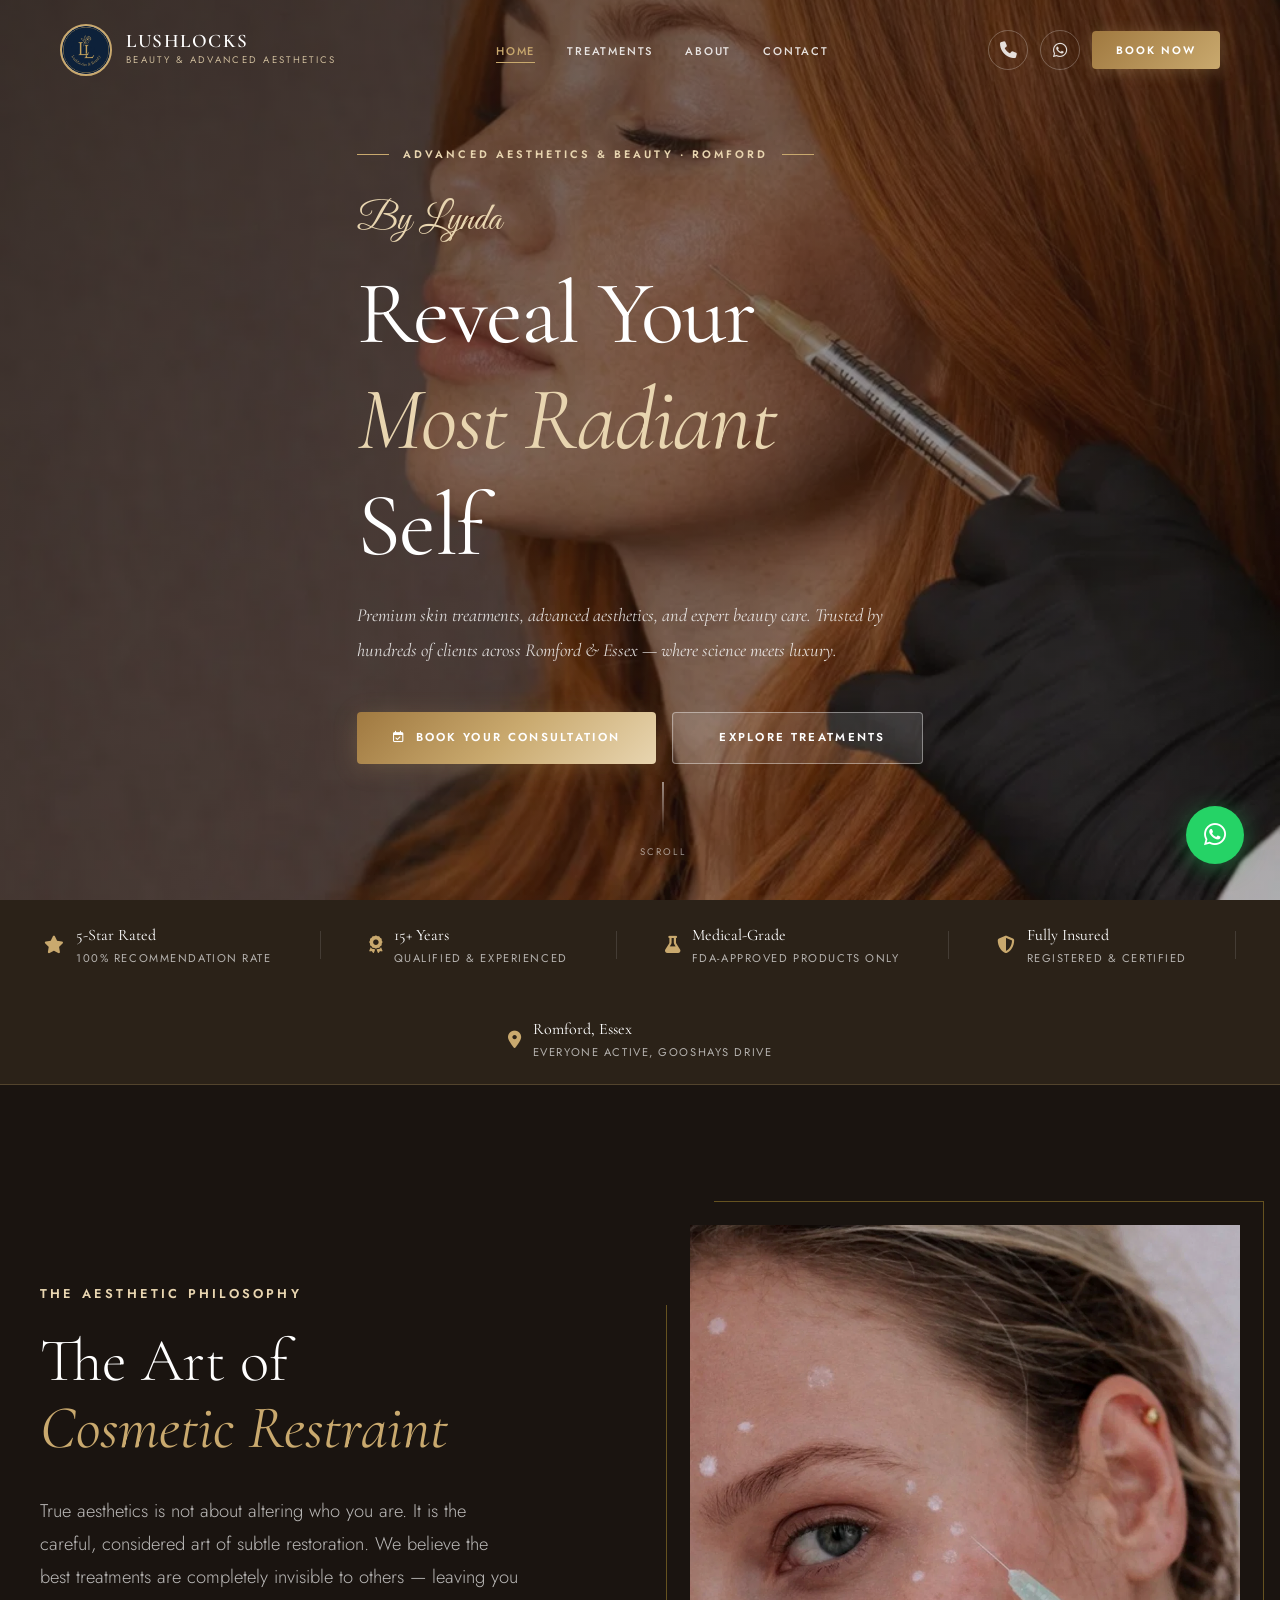
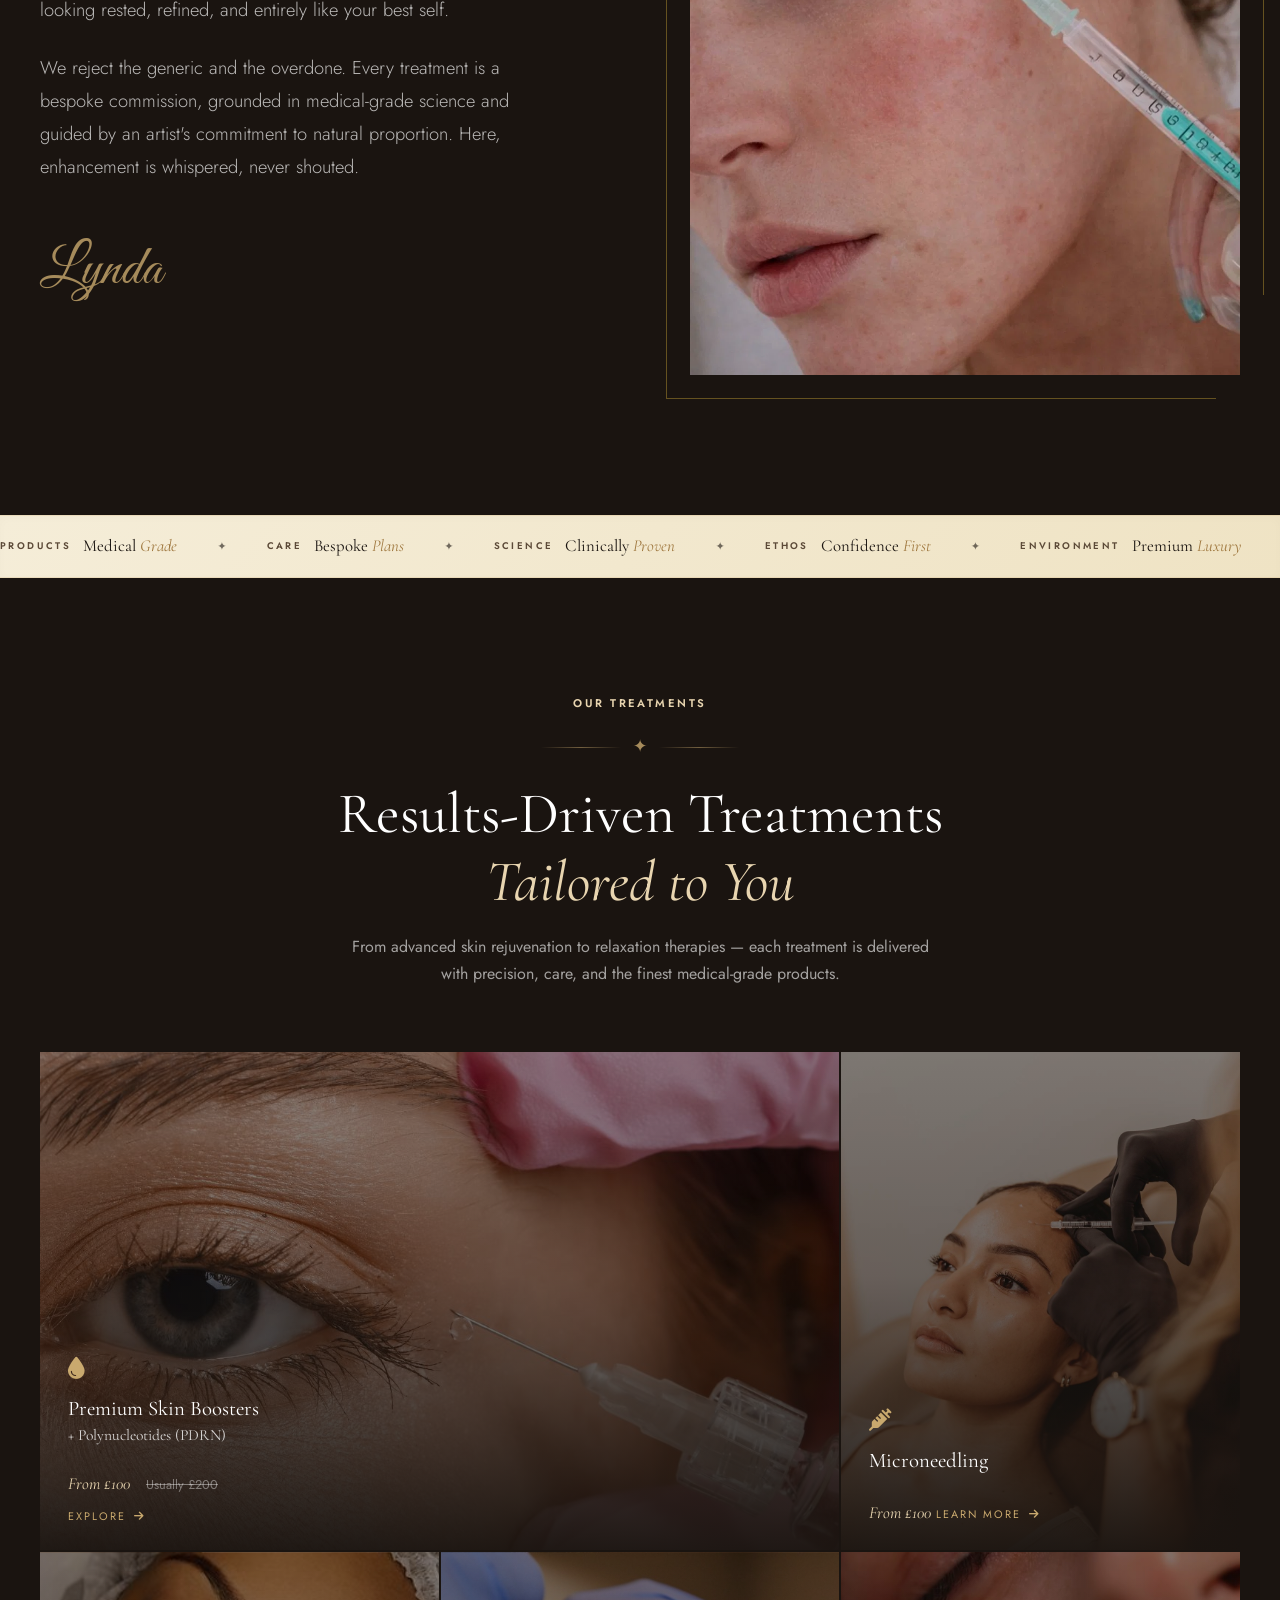
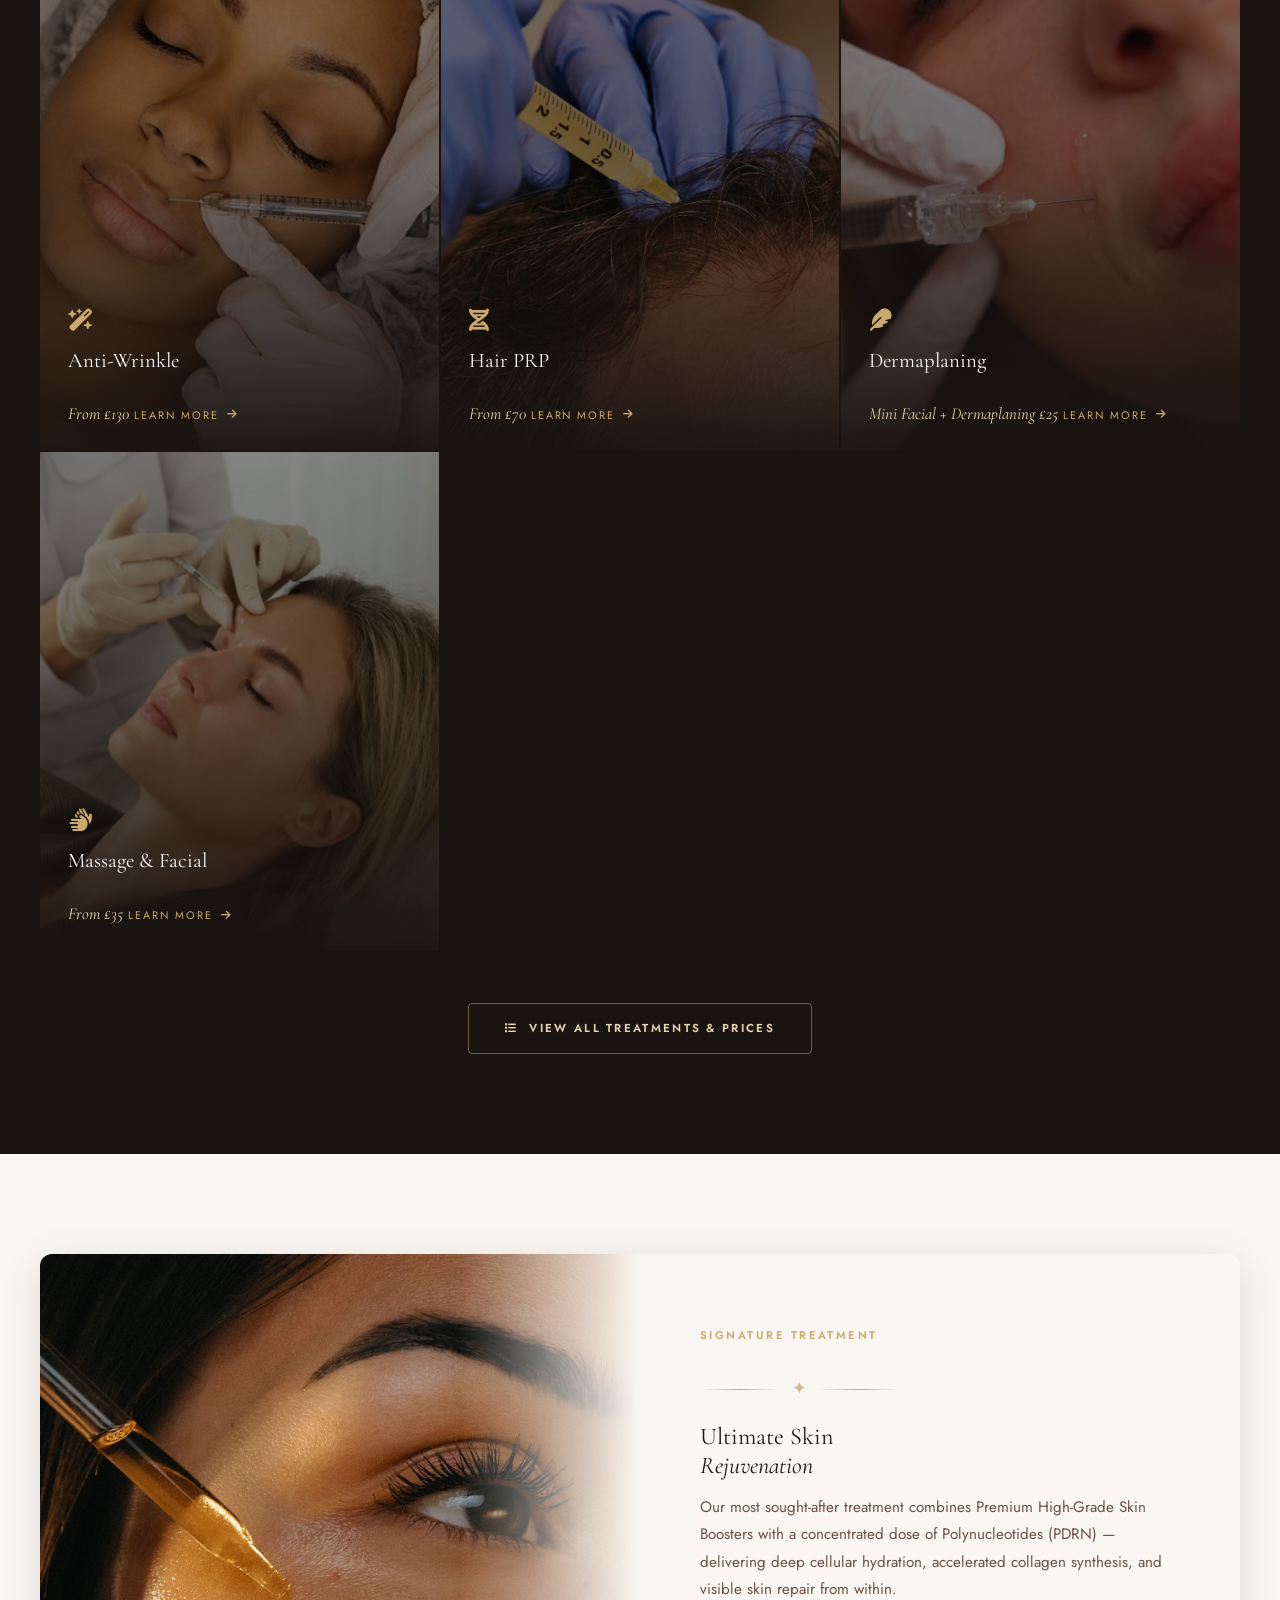
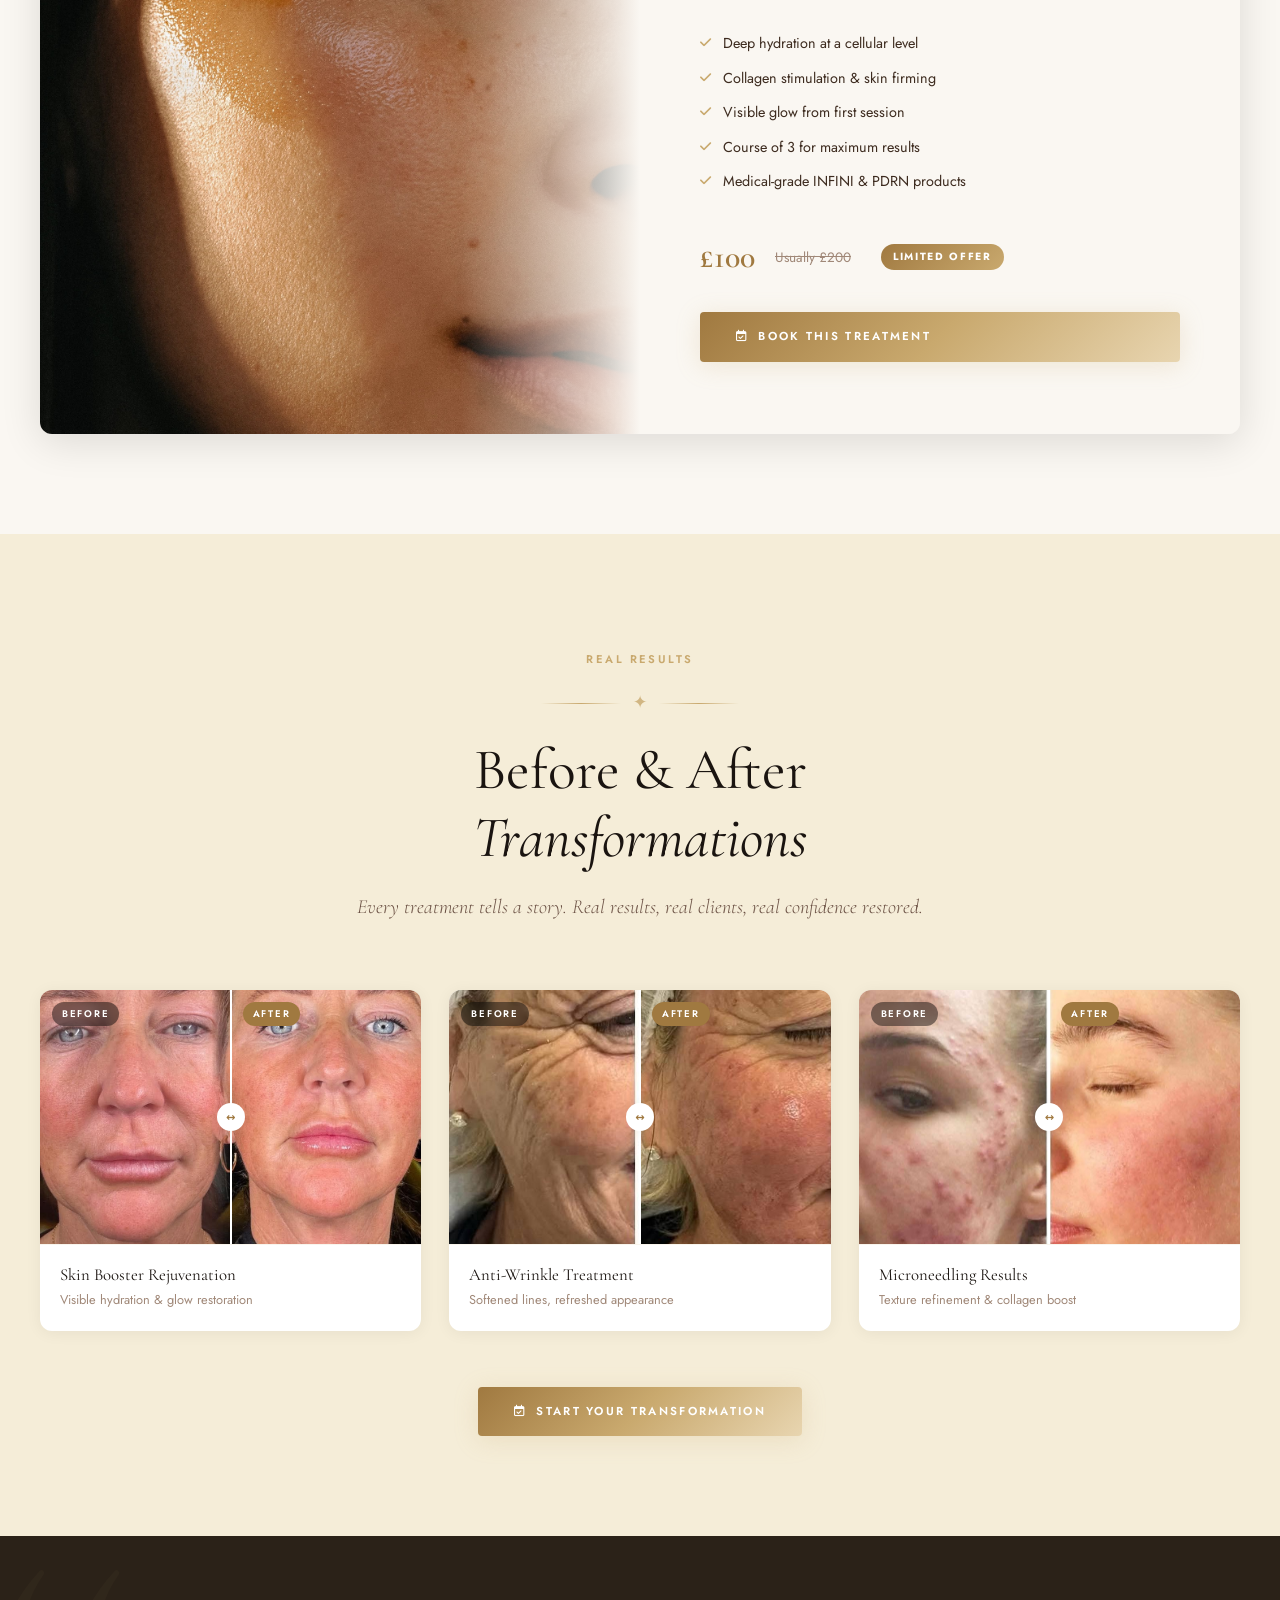
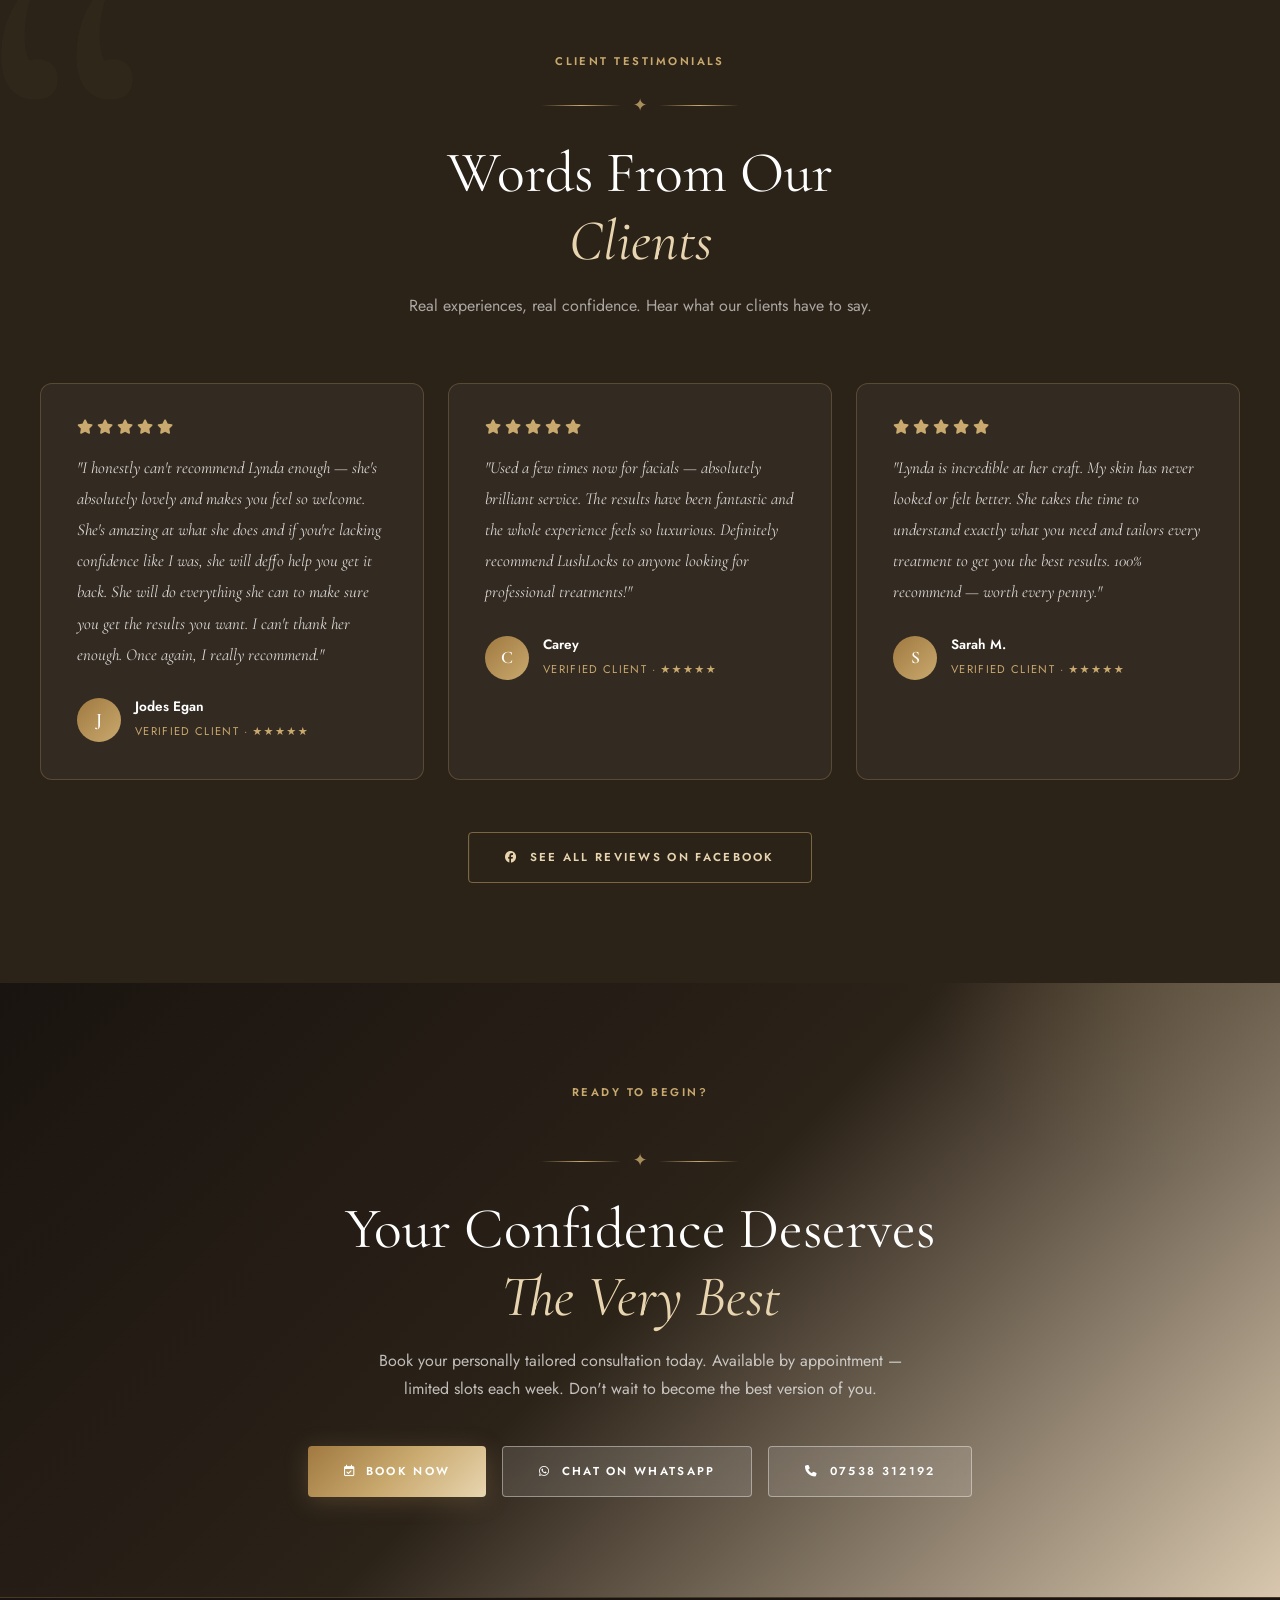
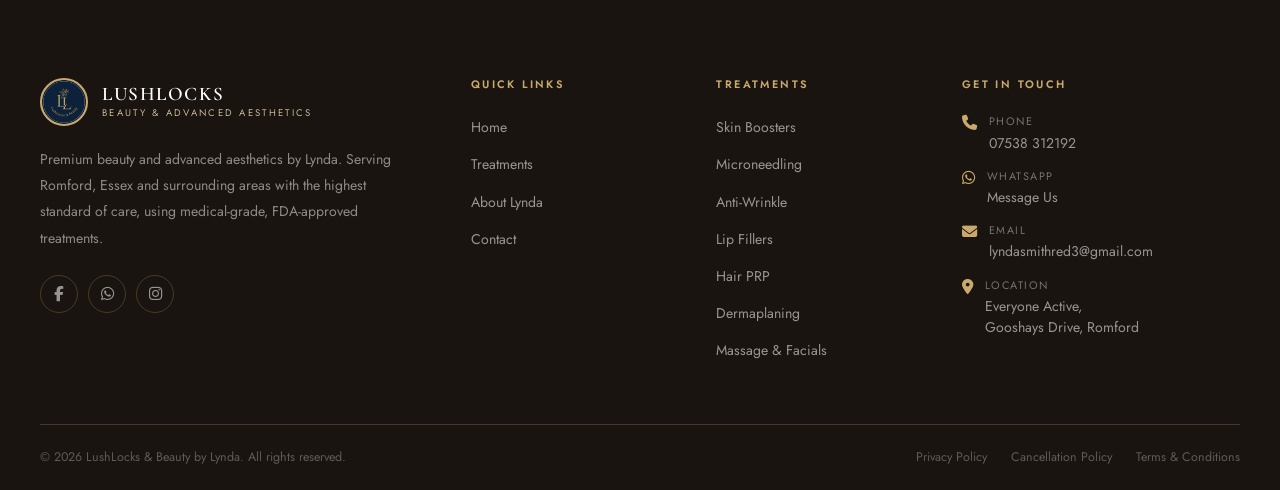
==== commit 98d4ac9c: "nav fix" ====
--- a/index.html
+++ b/index.html
@@ -210,8 +210,7 @@
       <li><a href="index.html" class="active">Home</a></li>
       <li><a href="treatments.html">Treatments</a></li>
       <li><a href="about.html">About</a></li>
-      <li><a href="contact.html">Contact</a>
-    <a href="book.html" class="mobile-book-link">Book Now</a></li>
+      <li><a href="contact.html">Contact</a></li>
     </ul>
 
     <div class="nav-actions">
@@ -244,7 +243,6 @@
     <a href="treatments.html">Treatments</a>
     <a href="about.html">About</a>
     <a href="contact.html">Contact</a>
-    <a href="book.html" class="mobile-book-link">Book Now</a>
     <div class="mobile-nav-actions">
       <a href="tel:07538312192" class="btn btn-outline"><i class="fa-solid fa-phone"></i> Call</a>
       <a href="https://wa.me/447538312192" target="_blank" rel="noopener" class="btn btn-primary"><i
@@ -809,8 +807,7 @@
             <li><a href="index.html">Home</a></li>
             <li><a href="treatments.html">Treatments</a></li>
             <li><a href="about.html">About Lynda</a></li>
-            <li><a href="contact.html">Contact</a>
-    <a href="book.html" class="mobile-book-link">Book Now</a></li>
+            <li><a href="contact.html">Contact</a></li>
 
           </ul>
         </div>
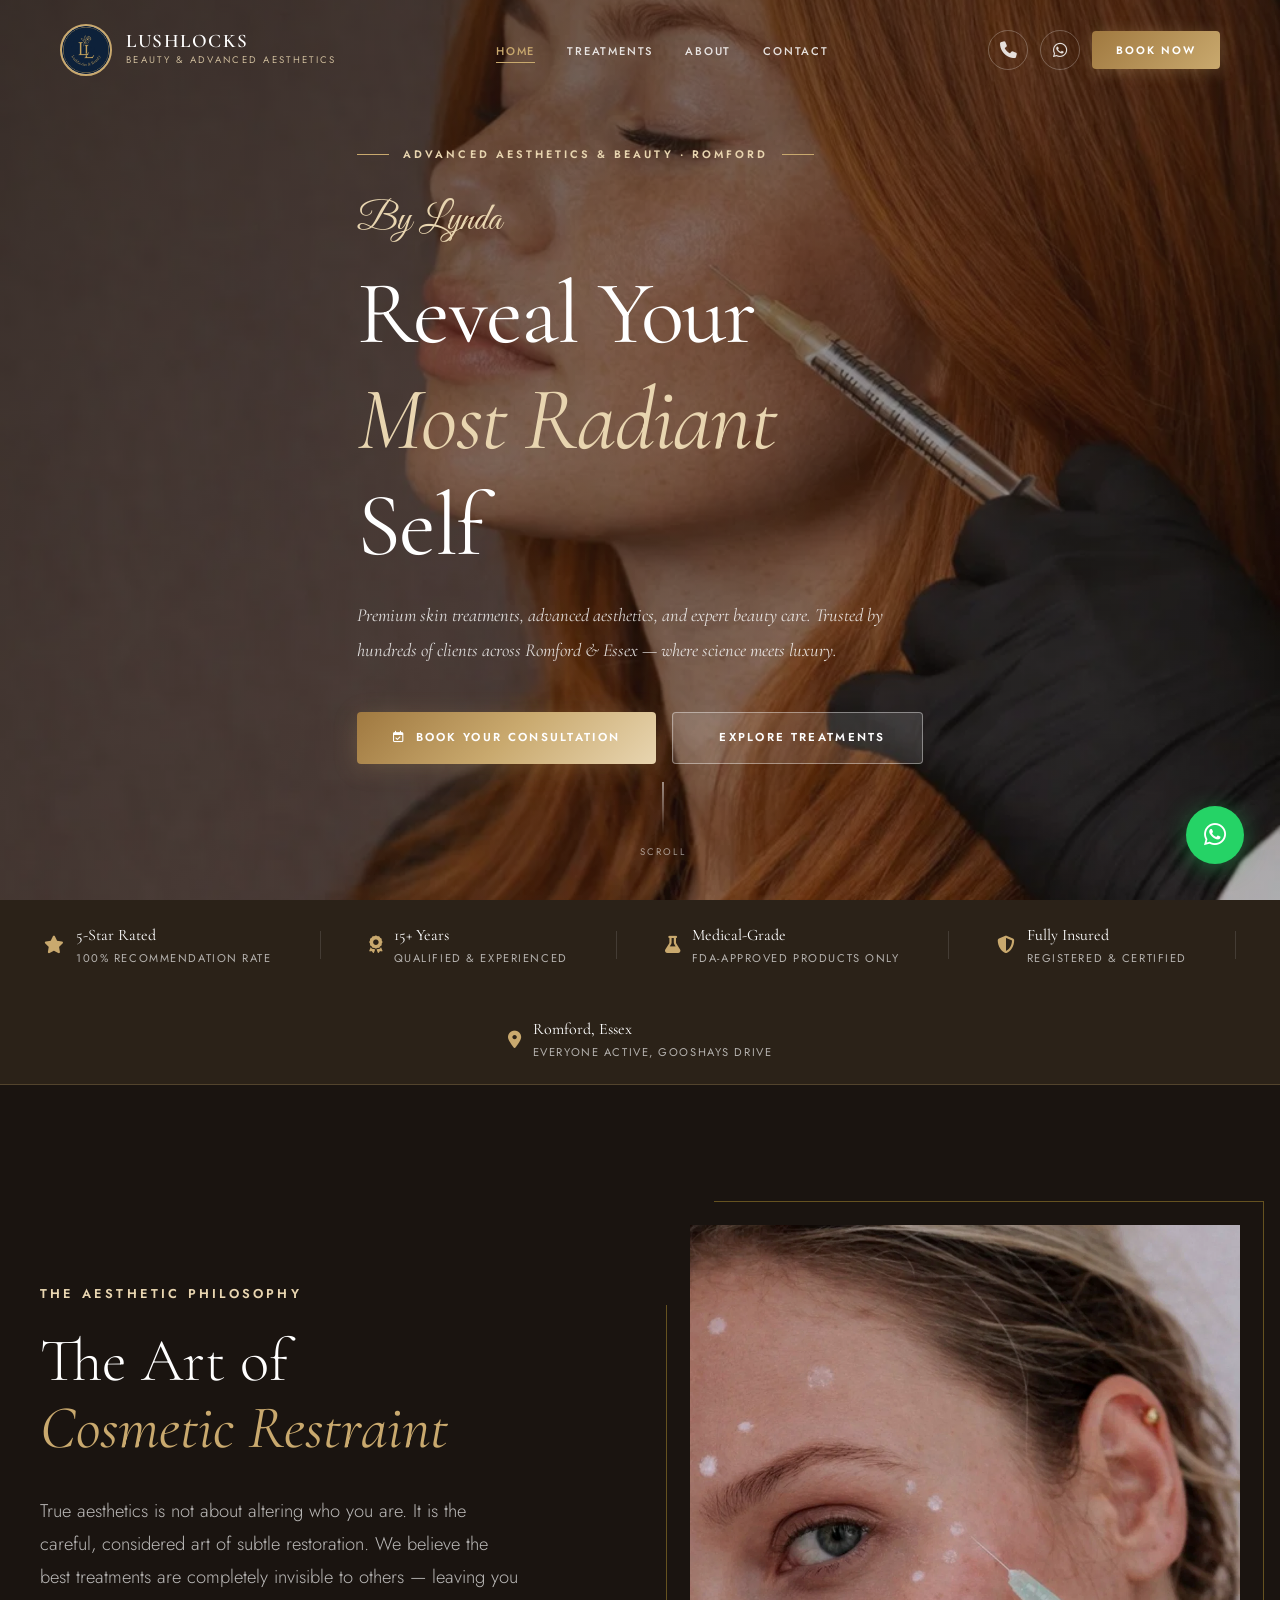
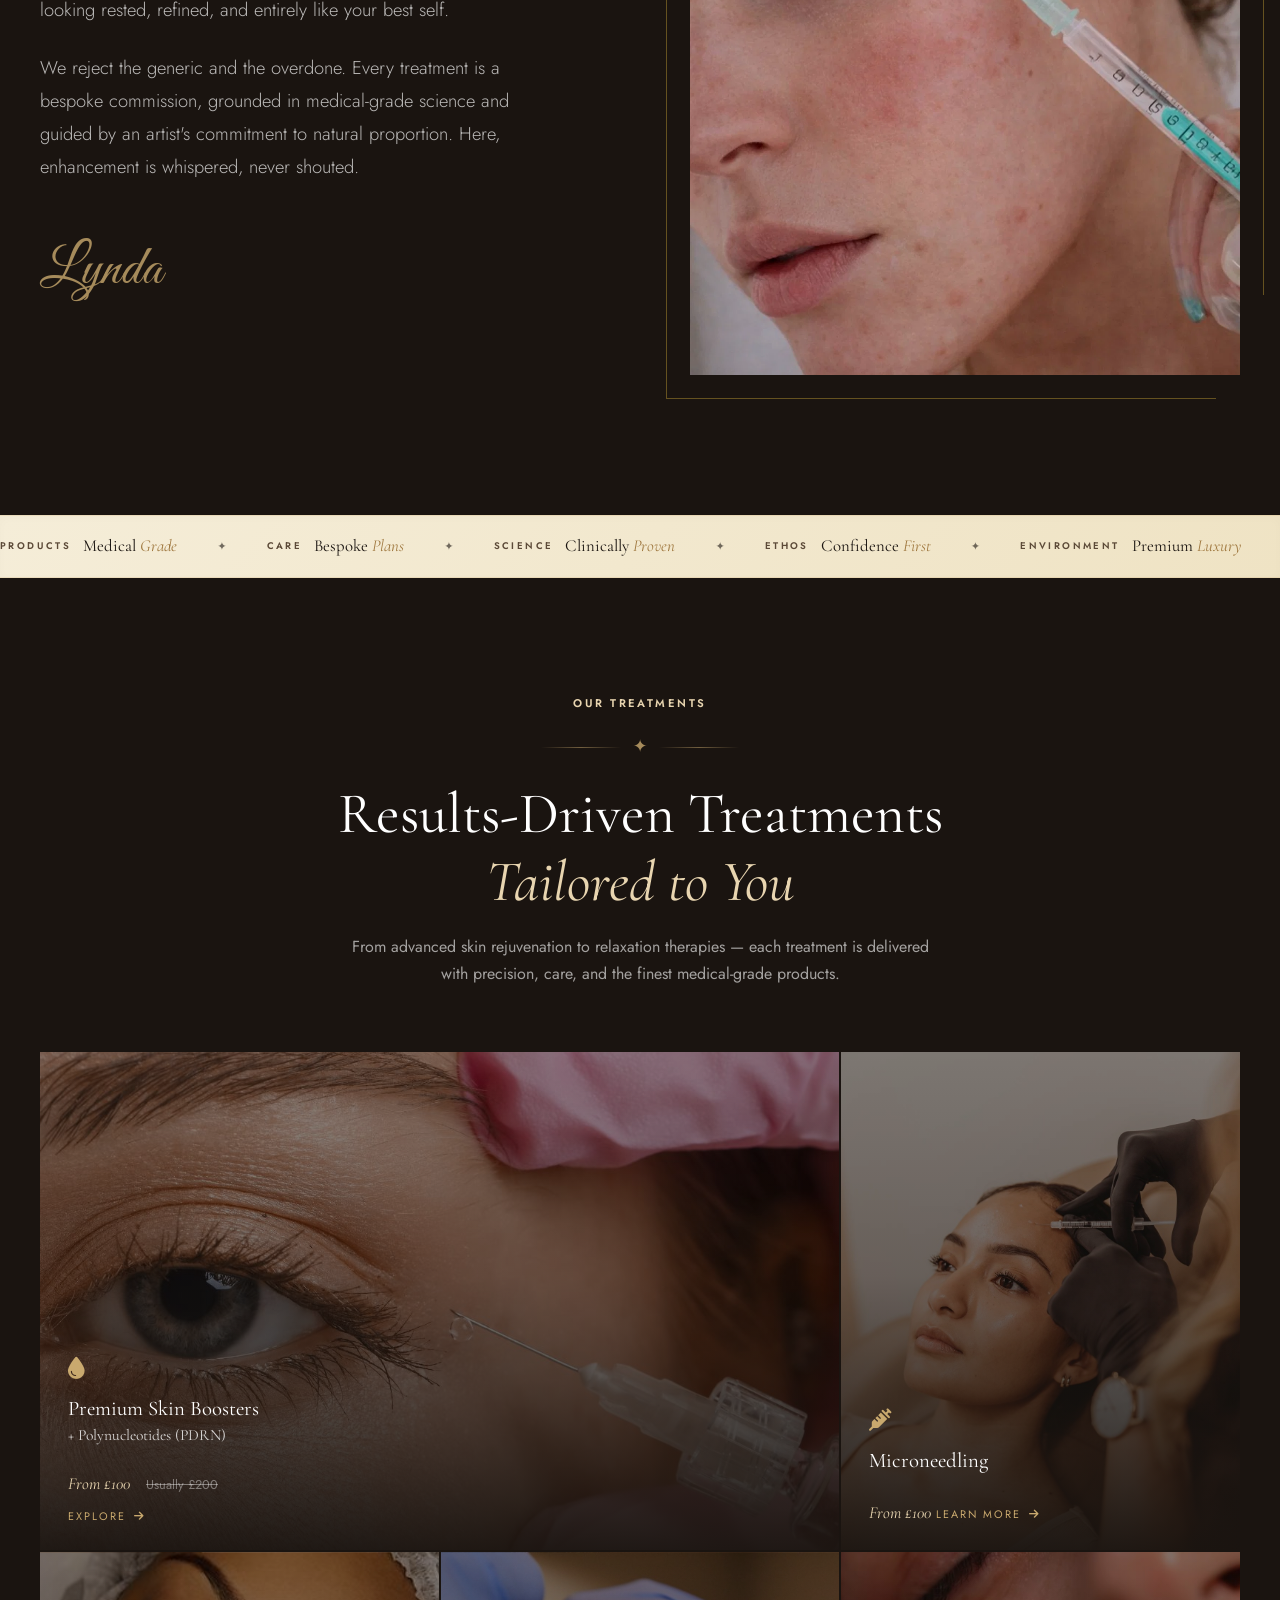
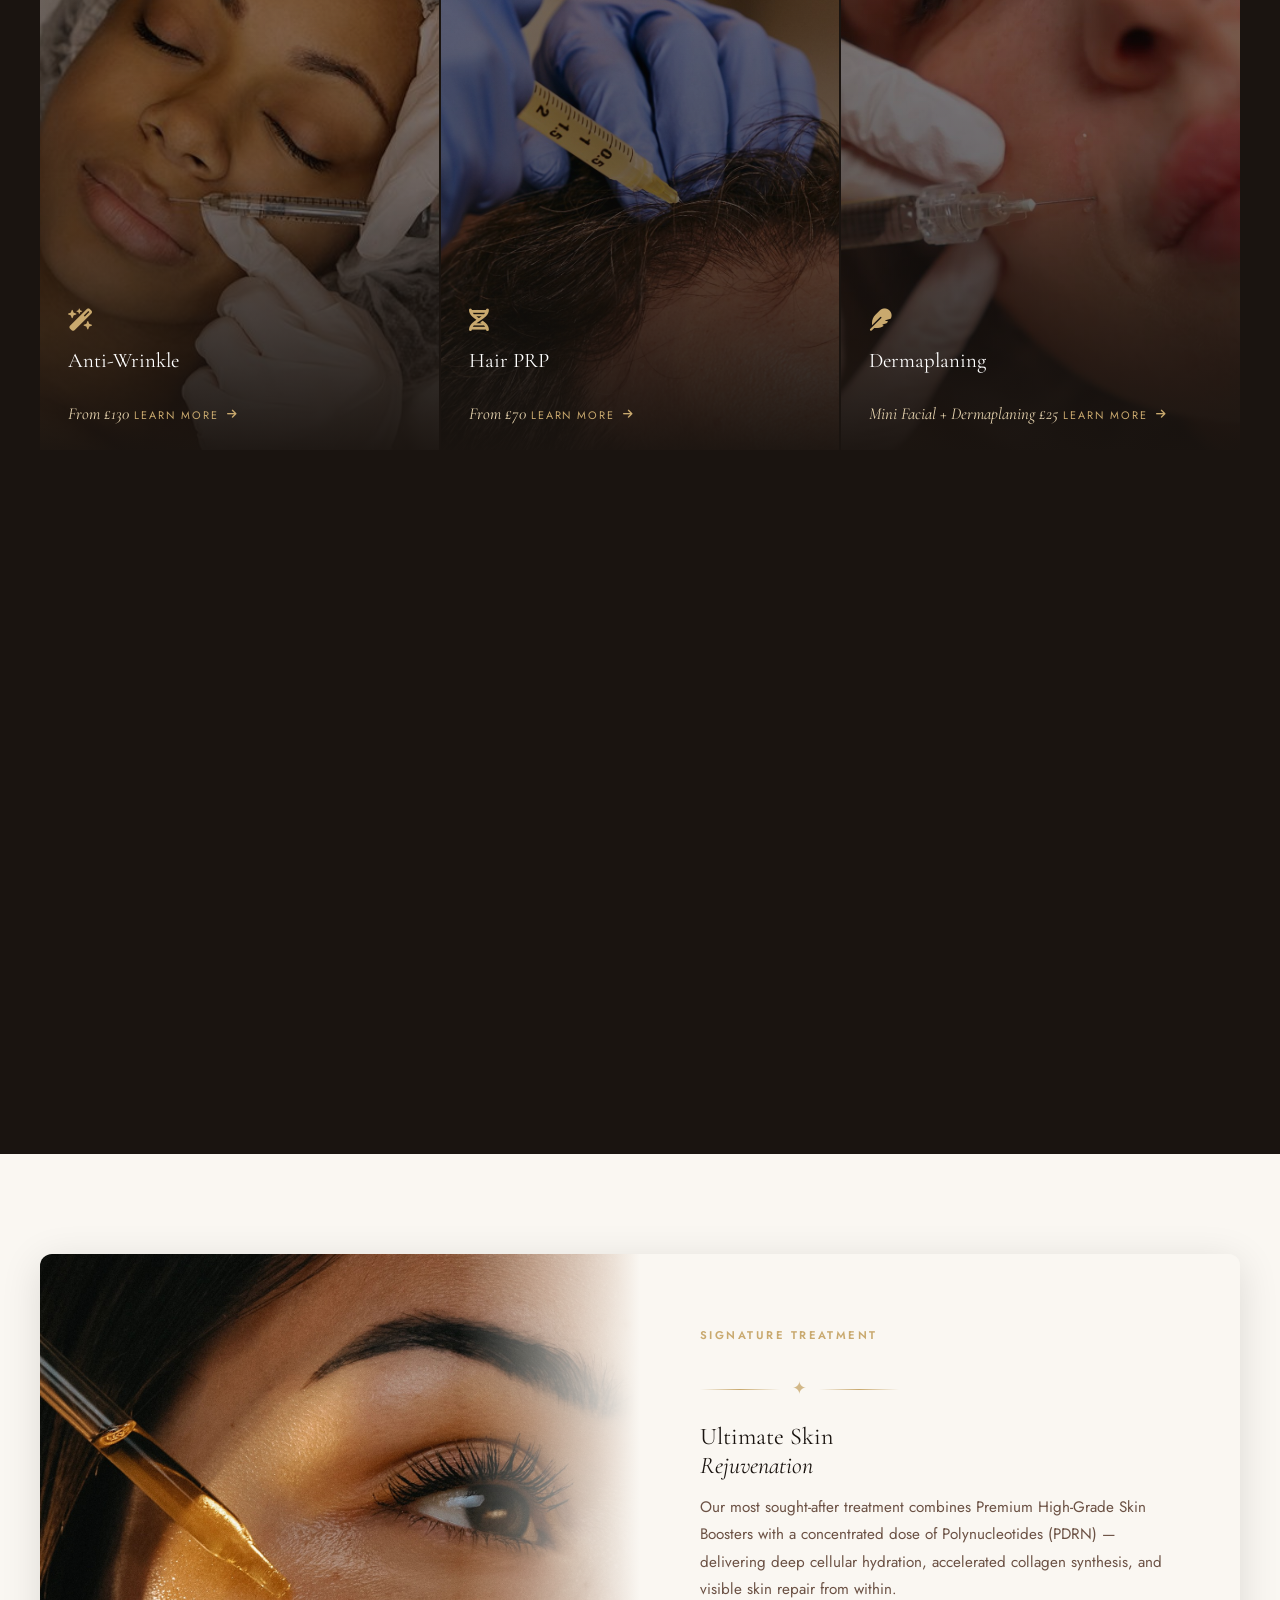
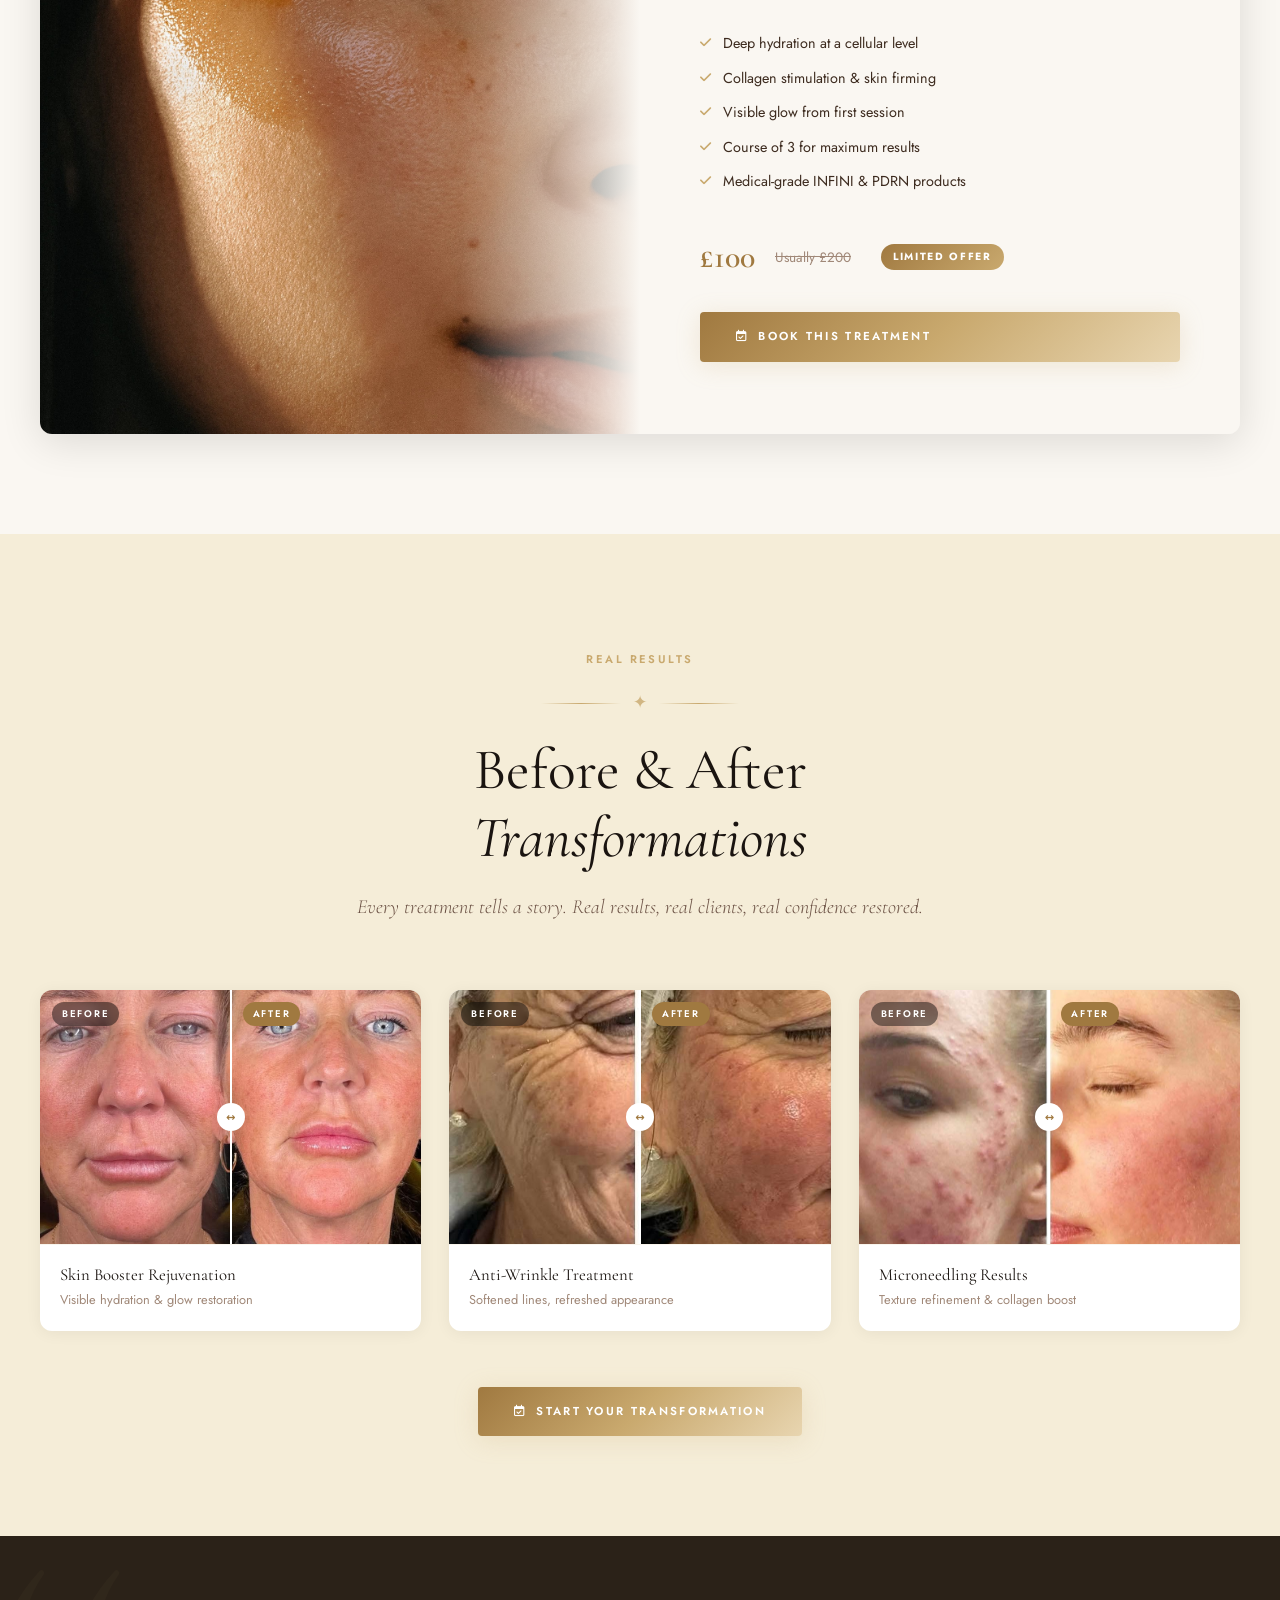
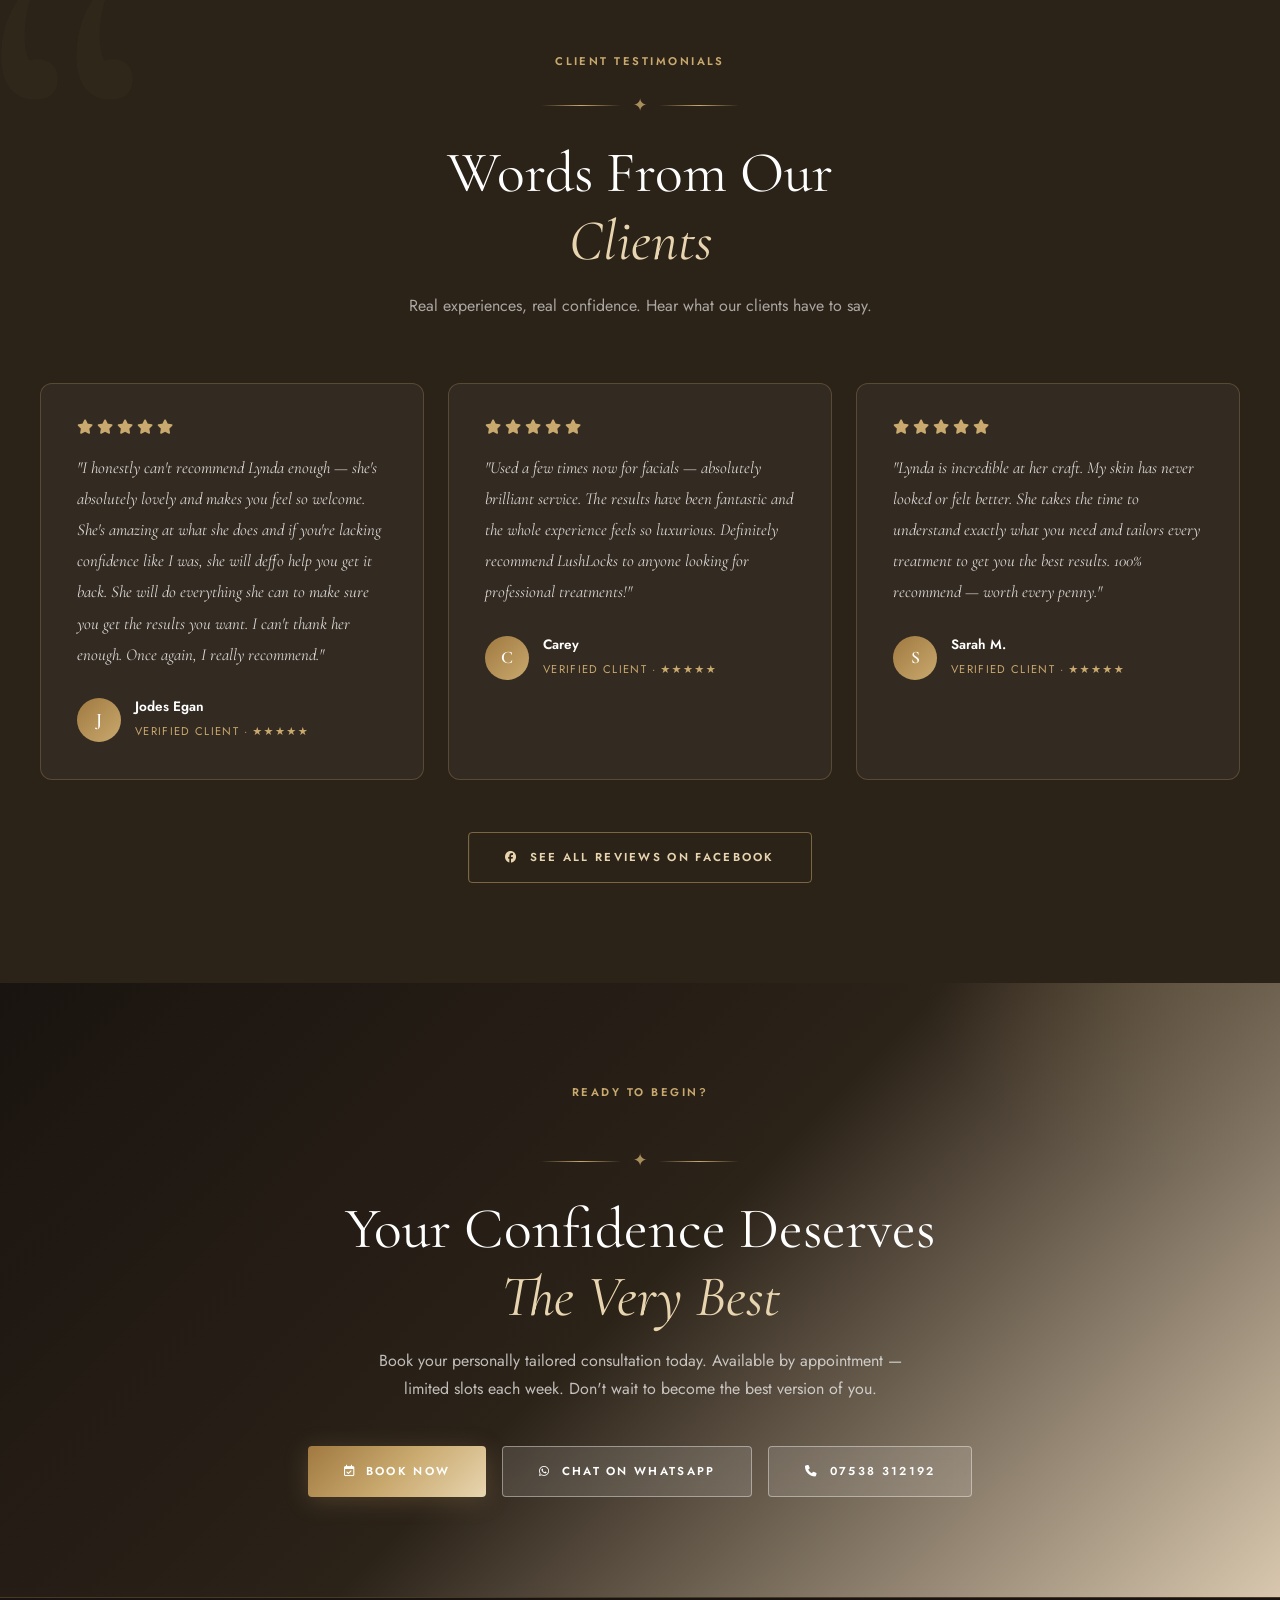
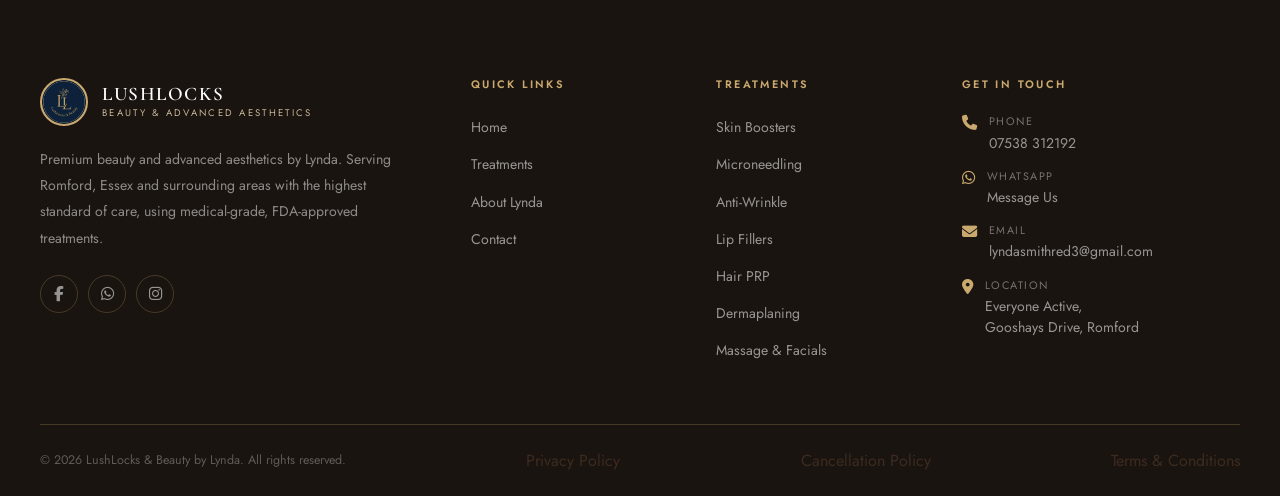
==== commit 916fb5fe: "SEO, image tags, robots, footer, shared components" ====
--- a/index.html
+++ b/index.html
@@ -1,5 +1,5 @@
 <!DOCTYPE html>
-<html lang="en">
+<html lang="en-GB">
 
 <head>
   <meta charset="UTF-8" />
@@ -7,6 +7,19 @@
   <meta name="description"
     content="LushLocks & Beauty — Advanced Aesthetics &amp; Beauty by Lynda. Premium skin treatments, anti-wrinkle, microneedling, Hair PRP, fillers and more in Romford, Essex." />
   <title>LushLocks & Beauty | Advanced Aesthetics by Lynda — Romford</title>
+  <link rel="canonical" href="https://www.lushlocksandbeauty.co.uk/index.html" />
+  <meta property="og:title" content="LushLocks & Beauty | Advanced Aesthetics by Lynda — Romford" />
+  <meta property="og:description"
+    content="Premium skin treatments, anti-wrinkle, microneedling, Hair PRP, fillers and more in Romford, Essex." />
+  <meta property="og:url" content="https://www.lushlocksandbeauty.co.uk/index.html" />
+  <meta property="og:image" content="https://www.lushlocksandbeauty.co.uk/assets/images/logo.png" />
+  <meta property="og:type" content="website" />
+  <meta name="twitter:card" content="summary_large_image" />
+  <meta name="twitter:title" content="LushLocks & Beauty | Advanced Aesthetics by Lynda — Romford" />
+  <meta name="twitter:description"
+    content="Premium skin treatments, anti-wrinkle, microneedling, Hair PRP, fillers and more in Romford, Essex." />
+  <meta name="twitter:image" content="https://www.lushlocksandbeauty.co.uk/assets/images/logo.png" />
+  <meta name="robots" content="index, follow" />
   <link rel="icon" type="image/png" href="assets/images/logo.png" />
   <link rel="stylesheet" href="assets/css/style.css" />
   <link rel="stylesheet" href="https://cdnjs.cloudflare.com/ajax/libs/font-awesome/6.5.0/css/all.min.css" />
@@ -192,6 +205,48 @@
       }
     }
   </style>
+
+  <script type="application/ld+json">
+  {
+    "@context": "https://schema.org",
+    "@type": "LocalBusiness",
+    "name": "LushLocks & Beauty",
+    "image": "https://www.lushlocksandbeauty.co.uk/assets/images/logo.png",
+    "@id": "https://www.lushlocksandbeauty.co.uk/",
+    "url": "https://www.lushlocksandbeauty.co.uk/",
+    "telephone": "07538312192",
+    "address": {
+      "@type": "PostalAddress",
+      "streetAddress": "Everyone Active, Gooshays Drive",
+      "addressLocality": "Romford",
+      "addressRegion": "Essex",
+      "postalCode": "RM3 9LB",
+      "addressCountry": "GB"
+    },
+    "geo": {
+      "@type": "GeoCoordinates",
+      "latitude": 51.6025,
+      "longitude": 0.2241
+    },
+    "openingHoursSpecification": {
+      "@type": "OpeningHoursSpecification",
+      "dayOfWeek": [
+        "Monday",
+        "Tuesday",
+        "Wednesday",
+        "Thursday",
+        "Friday",
+        "Saturday"
+      ],
+      "opens": "09:00",
+      "closes": "18:00"
+    },
+    "sameAs": [
+      "https://www.facebook.com/p/LushLocks-Beauty-61567913738287/",
+      "https://www.instagram.com/lushlocksandbeauty/"
+    ]
+  }
+  </script>
 </head>
 
 <body>
@@ -217,8 +272,8 @@
       <a href="tel:07538312192" class="nav-icon-btn" title="Call Us" aria-label="Call LushLocks">
         <i class="fa-solid fa-phone"></i>
       </a>
-      <a href="https://wa.me/447538312192" target="_blank" rel="noopener" class="nav-icon-btn whatsapp" title="WhatsApp"
-        aria-label="WhatsApp LushLocks">
+      <a href="https://wa.me/447538312192" target="_blank" rel="noopener noreferrer" class="nav-icon-btn whatsapp"
+        title="WhatsApp" aria-label="WhatsApp LushLocks">
         <i class="fa-brands fa-whatsapp"></i>
       </a>
       <a href="book.html" class="nav-book-btn">Book Now</a>
@@ -228,671 +283,691 @@
       <span></span><span></span><span></span>
     </div>
   </nav>
-
-  <!-- Mobile Nav -->
-  <div class="mobile-nav" role="navigation" aria-label="Mobile navigation">
-    <button class="mobile-nav-close" aria-label="Close menu"><i class="fa-solid fa-xmark"></i></button>
-    <div class="mobile-nav-brand">
-      <img src="assets/images/logo.png" alt="LushLocks & Beauty Logo" />
-      <div class="mobile-nav-brand-text">
-        <span class="name">LushLocks</span>
-        <span class="sub">Beauty &amp; Aesthetics</span>
+  <main id="main-content">
+    <!-- Mobile Nav -->
+    <div class="mobile-nav" role="navigation" aria-label="Mobile navigation">
+      <button class="mobile-nav-close" aria-label="Close menu"><i class="fa-solid fa-xmark"></i></button>
+      <div class="mobile-nav-brand">
+        <img src="assets/images/logo.png" alt="LushLocks & Beauty Logo" />
+        <div class="mobile-nav-brand-text">
+          <span class="name">LushLocks</span>
+          <span class="sub">Beauty &amp; Aesthetics</span>
+        </div>
+      </div>
+      <a href="index.html">Home</a>
+      <a href="treatments.html">Treatments</a>
+      <a href="about.html">About</a>
+      <a href="contact.html">Contact</a>
+      <a href="book.html">Book Now</a>
+      <div class="mobile-nav-actions">
+        <a href="tel:07538312192" class="btn btn-outline"><i class="fa-solid fa-phone"></i> Call</a>
+        <a href="https://wa.me/447538312192" target="_blank" rel="noopener noreferrer" class="btn btn-primary"><i
+            class="fa-brands fa-whatsapp"></i> WhatsApp</a>
       </div>
     </div>
-    <a href="index.html">Home</a>
-    <a href="treatments.html">Treatments</a>
-    <a href="about.html">About</a>
-    <a href="contact.html">Contact</a>
-    <div class="mobile-nav-actions">
-      <a href="tel:07538312192" class="btn btn-outline"><i class="fa-solid fa-phone"></i> Call</a>
-      <a href="https://wa.me/447538312192" target="_blank" rel="noopener" class="btn btn-primary"><i
-          class="fa-brands fa-whatsapp"></i> WhatsApp</a>
+
+    <!-- ═══════════════════════════ HERO ═══════════════════════════ -->
+    <section class="hero" id="home">
+      <div class="hero-bg"></div>
+      <div class="hero-overlay"></div>
+
+      <div class="container">
+        <div class="hero-content">
+          <div class="hero-eyebrow">Advanced Aesthetics &amp; Beauty · Romford</div>
+          <span class="script">By Lynda</span>
+          <h1 class="display">Reveal Your<br /><em>Most Radiant</em><br />Self</h1>
+          <p class="hero-desc">
+            Premium skin treatments, advanced aesthetics, and expert beauty care.
+            Trusted by hundreds of clients across Romford &amp; Essex — where science meets luxury.
+          </p>
+          <div class="hero-actions">
+            <a href="book.html" class="btn btn-primary">
+              <i class="fa-regular fa-calendar-check"></i>
+              Book Your Consultation
+            </a>
+            <a href="treatments.html" class="btn btn-ghost">
+              <i class="fa-solid fa-sparkles"></i>
+              Explore Treatments
+            </a>
+          </div>
+        </div>
+      </div>
+
+      <div class="hero-scroll">
+        <div class="scroll-bar"></div>
+        <span>Scroll</span>
+      </div>
+    </section>
+
+    <!-- ═══════════════════ TRUST BAR ═══════════════════════════ -->
+    <div class="trust-bar">
+      <div class="container">
+        <div class="trust-bar-inner">
+          <div class="trust-item">
+            <i class="fa-solid fa-star"></i>
+            <div>
+              <div class="trust-value">5-Star Rated</div>
+              <div class="trust-label">100% Recommendation Rate</div>
+            </div>
+          </div>
+          <div class="trust-divider"></div>
+          <div class="trust-item">
+            <i class="fa-solid fa-award"></i>
+            <div>
+              <div class="trust-value">15+ Years</div>
+              <div class="trust-label">Qualified &amp; Experienced</div>
+            </div>
+          </div>
+          <div class="trust-divider"></div>
+          <div class="trust-item">
+            <i class="fa-solid fa-flask"></i>
+            <div>
+              <div class="trust-value">Medical-Grade</div>
+              <div class="trust-label">FDA-Approved Products Only</div>
+            </div>
+          </div>
+          <div class="trust-divider"></div>
+          <div class="trust-item">
+            <i class="fa-solid fa-shield-halved"></i>
+            <div>
+              <div class="trust-value">Fully Insured</div>
+              <div class="trust-label">Registered &amp; Certified</div>
+            </div>
+          </div>
+          <div class="trust-divider"></div>
+          <div class="trust-item">
+            <i class="fa-solid fa-location-dot"></i>
+            <div>
+              <div class="trust-value">Romford, Essex</div>
+              <div class="trust-label">Everyone Active, Gooshays Drive</div>
+            </div>
+          </div>
+        </div>
+      </div>
     </div>
-  </div>
-
-  <!-- ═══════════════════════════ HERO ═══════════════════════════ -->
-  <section class="hero" id="home">
-    <div class="hero-bg"></div>
-    <div class="hero-overlay"></div>
-
-    <div class="container">
-      <div class="hero-content">
-        <div class="hero-eyebrow">Advanced Aesthetics &amp; Beauty · Romford</div>
-        <span class="script">By Lynda</span>
-        <h1 class="display">Reveal Your<br /><em>Most Radiant</em><br />Self</h1>
-        <p class="hero-desc">
-          Premium skin treatments, advanced aesthetics, and expert beauty care.
-          Trusted by hundreds of clients across Romford &amp; Essex — where science meets luxury.
-        </p>
-        <div class="hero-actions">
+
+    <!-- ═══════════════════════ PHILOSOPHY SECTION ═══════════════════════ -->
+    <section class="philosophy-section" id="philosophy">
+      <div class="container">
+        <div class="philosophy-grid">
+          <div class="philosophy-content reveal">
+            <p class="eyebrow">The Aesthetic Philosophy</p>
+            <h2>The Art of<br /><em>Cosmetic Restraint</em></h2>
+            <p class="philosophy-text">
+              True aesthetics is not about altering who you are. It is the careful, considered art of subtle
+              restoration.
+              We believe the best treatments are completely invisible to others — leaving you looking rested, refined,
+              and
+              entirely like your best self.
+            </p>
+            <p class="philosophy-text">
+              We reject the generic and the overdone. Every treatment is a bespoke commission, grounded in medical-grade
+              science and guided by an artist's commitment to natural proportion. Here, enhancement is whispered, never
+              shouted.
+            </p>
+            <div class="philosophy-signature">Lynda</div>
+          </div>
+
+          <div class="philosophy-image-wrap reveal reveal-delay-2">
+            <img src="assets/images/AIphilosphoy2.png" alt="Aesthetic Philosophy" class="philosophy-image" />
+          </div>
+        </div>
+      </div>
+    </section>
+
+    <!-- ═════════════════ AESTHETIC PILLARS ═══════════════════════ -->
+    <div class="aesthetic-ticker reveal">
+      <div class="ticker-track">
+        <!-- First Copy -->
+        <div class="ticker-content">
+          <span class="ticker-item"><span class="ticker-label">Products</span> <span class="ticker-value">Medical
+              <em>Grade</em></span></span>
+          <span class="ticker-separator">✦</span>
+          <span class="ticker-item"><span class="ticker-label">Care</span> <span class="ticker-value">Bespoke
+              <em>Plans</em></span></span>
+          <span class="ticker-separator">✦</span>
+          <span class="ticker-item"><span class="ticker-label">Science</span> <span class="ticker-value">Clinically
+              <em>Proven</em></span></span>
+          <span class="ticker-separator">✦</span>
+          <span class="ticker-item"><span class="ticker-label">Ethos</span> <span class="ticker-value">Confidence
+              <em>First</em></span></span>
+          <span class="ticker-separator">✦</span>
+          <span class="ticker-item"><span class="ticker-label">Environment</span> <span class="ticker-value">Premium
+              <em>Luxury</em></span></span>
+          <span class="ticker-separator">✦</span>
+        </div>
+        <!-- Second Copy for Seamless Loop -->
+        <div class="ticker-content" aria-hidden="true">
+          <span class="ticker-item"><span class="ticker-label">Products</span> <span class="ticker-value">Medical
+              <em>Grade</em></span></span>
+          <span class="ticker-separator">✦</span>
+          <span class="ticker-item"><span class="ticker-label">Care</span> <span class="ticker-value">Bespoke
+              <em>Plans</em></span></span>
+          <span class="ticker-separator">✦</span>
+          <span class="ticker-item"><span class="ticker-label">Science</span> <span class="ticker-value">Clinically
+              <em>Proven</em></span></span>
+          <span class="ticker-separator">✦</span>
+          <span class="ticker-item"><span class="ticker-label">Ethos</span> <span class="ticker-value">Confidence
+              <em>First</em></span></span>
+          <span class="ticker-separator">✦</span>
+          <span class="ticker-item"><span class="ticker-label">Environment</span> <span class="ticker-value">Premium
+              <em>Luxury</em></span></span>
+          <span class="ticker-separator">✦</span>
+        </div>
+      </div>
+    </div>
+
+    <!-- ═════════════════════ TREATMENTS GRID ═══════════════════════ -->
+    <section class="treatments-section section" id="treatments">
+      <div class="container">
+        <div class="section-header center text-center reveal">
+          <p class="eyebrow">Our Treatments</p>
+          <div class="gold-divider center"><span>✦</span></div>
+          <h2 class="headline" style="color:#fff;">Results-Driven Treatments<br /><em
+              style="color:var(--gold-light)">Tailored to You</em></h2>
+          <p>From advanced skin rejuvenation to relaxation therapies — each treatment is delivered with precision, care,
+            and the finest medical-grade products.</p>
+        </div>
+
+        <div class="treatments-grid">
+
+          <!-- Featured: Skin Boosters -->
+          <div class="treatment-card featured reveal" style="min-height:380px;">
+            <div class="treatment-card-bg" style="background-image:url('assets/images/dermafiller.jpg');"></div>
+            <div class="treatment-card-overlay"></div>
+            <div class="treatment-card-content">
+              <div class="treatment-card-icon"><i class="fa-solid fa-droplet"></i></div>
+              <h3>Premium Skin Boosters<br /><small style="font-size:0.75em;opacity:0.8;">+ Polynucleotides
+                  (PDRN)</small>
+              </h3>
+              <p>Deep hydration, collagen stimulation, and skin repair through our most comprehensive rejuvenation
+                treatment. Using the highest-grade PDRN &amp; INFINI boosters.</p>
+              <div style="display:flex;align-items:center;gap:16px;flex-wrap:wrap;">
+                <span class="treatment-price">From £100</span>
+                <span style="color:rgba(255,255,255,0.4);font-size:0.8rem;text-decoration:line-through;">Usually
+                  £200</span>
+              </div>
+              <a href="treatments.html" class="treatment-link">Explore <i class="fa-solid fa-arrow-right"></i></a>
+            </div>
+          </div>
+
+          <!-- Microneedling -->
+          <div class="treatment-card reveal reveal-delay-1">
+            <div class="treatment-card-bg"
+              style="background-image:url('assets/images/blackinjecting.jpg');background-size:cover;background-position:center;">
+            </div>
+            <div class="treatment-card-overlay"></div>
+            <div class="treatment-card-content">
+              <div class="treatment-card-icon"><i class="fa-solid fa-syringe"></i></div>
+              <h3>Microneedling</h3>
+              <p>Stimulate natural collagen production for firmer, smoother, glowing skin with visible results from the
+                first session.</p>
+              <span class="treatment-price">From £100</span>
+              <a href="treatments/microneedling.html" class="treatment-link">Learn More <i
+                  class="fa-solid fa-arrow-right"></i></a>
+            </div>
+          </div>
+
+          <!-- Anti-Wrinkle -->
+          <div class="treatment-card reveal reveal-delay-2">
+            <div class="treatment-card-bg"
+              style="background-image:url('assets/images/lipinject.jpg');background-size:cover;background-position:center;">
+            </div>
+            <div class="treatment-card-overlay"></div>
+            <div class="treatment-card-content">
+              <div class="treatment-card-icon"><i class="fa-solid fa-wand-magic-sparkles"></i></div>
+              <h3>Anti-Wrinkle</h3>
+              <p>Soften fine lines and restore a youthful appearance. 3 areas available, or combine with fillers for
+                full
+                facial harmony.</p>
+              <span class="treatment-price">From £130</span>
+              <a href="treatments/anti-wrinkle.html" class="treatment-link">Learn More <i
+                  class="fa-solid fa-arrow-right"></i></a>
+            </div>
+          </div>
+
+          <!-- Hair PRP -->
+          <div class="treatment-card reveal">
+            <div class="treatment-card-bg"
+              style="background-image:url('assets/images/malehair.jpg');background-size:cover;background-position:center;">
+            </div>
+            <div class="treatment-card-overlay"></div>
+            <div class="treatment-card-content">
+              <div class="treatment-card-icon"><i class="fa-solid fa-dna"></i></div>
+              <h3>Hair PRP</h3>
+              <p>Platelet-Rich Plasma therapy to stimulate hair follicles, reduce thinning, and promote natural
+                regrowth.
+              </p>
+              <span class="treatment-price">From £70</span>
+              <a href="treatments/hair-prp.html" class="treatment-link">Learn More <i
+                  class="fa-solid fa-arrow-right"></i></a>
+            </div>
+          </div>
+
+          <!-- Dermaplaning -->
+          <div class="treatment-card reveal reveal-delay-1">
+            <div class="treatment-card-bg"
+              style="background-image:url('assets/images/dermaplaning.jpg');background-size:cover;background-position:center;">
+            </div>
+            <div class="treatment-card-overlay"></div>
+            <div class="treatment-card-content">
+              <div class="treatment-card-icon"><i class="fa-solid fa-feather"></i></div>
+              <h3>Dermaplaning</h3>
+              <p>Remove dead skin cells and peach fuzz for a velvety-smooth complexion. Pairs beautifully with facials
+                for
+                enhanced product absorption.</p>
+              <span class="treatment-price">Mini Facial + Dermaplaning £25</span>
+              <a href="treatments/dermaplaning.html" class="treatment-link">Learn More <i
+                  class="fa-solid fa-arrow-right"></i></a>
+            </div>
+          </div>
+
+          <!-- Massage -->
+          <div class="treatment-card reveal reveal-delay-2">
+            <div class="treatment-card-bg"
+              style="background-image:url('assets/images/facial.jpg');background-size:cover;background-position:center;">
+            </div>
+            <div class="treatment-card-overlay"></div>
+            <div class="treatment-card-content">
+              <div class="treatment-card-icon"><i class="fa-solid fa-hands"></i></div>
+              <h3>Massage &amp; Facial</h3>
+              <p>Indulge in a deeply relaxing full facial or hot stone massage, designed to melt away tension and reveal
+                your glow.</p>
+              <span class="treatment-price">From £35</span>
+              <a href="treatments/facials-massage.html" class="treatment-link">Learn More <i
+                  class="fa-solid fa-arrow-right"></i></a>
+            </div>
+          </div>
+
+        </div>
+
+        <div style="text-align:center;margin-top:52px;" class="reveal">
+          <a href="treatments.html" class="btn btn-outline"
+            style="border-color:rgba(201,169,110,0.5);color:var(--gold-light);">
+            <i class="fa-solid fa-list"></i>
+            View All Treatments &amp; Prices
+          </a>
+        </div>
+      </div>
+    </section>
+
+    <!-- ════════════════ SIGNATURE TREATMENT ════════════════════ -->
+    <section class="section" style="background:var(--cream);">
+      <div class="container">
+        <div class="signature-wrap reveal">
+          <div class="signature-image"></div>
+          <div class="signature-content">
+            <p class="eyebrow">Signature Treatment</p>
+            <div class="gold-divider"><span>✦</span></div>
+            <h2>Ultimate Skin<br /><em>Rejuvenation</em></h2>
+            <p class="body-text">
+              Our most sought-after treatment combines Premium High-Grade Skin Boosters with a concentrated dose of
+              Polynucleotides (PDRN) — delivering deep cellular hydration, accelerated collagen synthesis, and visible
+              skin repair from within.
+            </p>
+            <ul class="signature-list">
+              <li><i class="fa-solid fa-check"></i> Deep hydration at a cellular level</li>
+              <li><i class="fa-solid fa-check"></i> Collagen stimulation &amp; skin firming</li>
+              <li><i class="fa-solid fa-check"></i> Visible glow from first session</li>
+              <li><i class="fa-solid fa-check"></i> Course of 3 for maximum results</li>
+              <li><i class="fa-solid fa-check"></i> Medical-grade INFINI &amp; PDRN products</li>
+            </ul>
+            <div style="display:flex;align-items:center;gap:20px;flex-wrap:wrap;margin-bottom:28px;">
+              <span
+                style="font-family:var(--font-serif);font-size:2rem;color:var(--gold-dark);font-weight:600;">£100</span>
+              <span style="font-size:0.85rem;color:var(--muted);text-decoration:line-through;">Usually £200</span>
+              <span class="offer-badge">Limited Offer</span>
+            </div>
+            <a href="book.html" class="btn btn-primary">
+              <i class="fa-regular fa-calendar-check"></i>
+              Book This Treatment
+            </a>
+          </div>
+        </div>
+      </div>
+    </section>
+
+    <!-- ══════════════════ BEFORE & AFTER ═══════════════════════ -->
+    <section class="before-after-section section" id="results">
+      <div class="container">
+        <div class="section-header center text-center reveal">
+          <p class="eyebrow">Real Results</p>
+          <div class="gold-divider center"><span>✦</span></div>
+          <h2 class="headline">Before &amp; After<br /><em>Transformations</em></h2>
+          <p class="lead">Every treatment tells a story. Real results, real clients, real confidence restored.</p>
+        </div>
+
+        <div class="ba-grid">
+
+          <!-- Card 1: Skin Booster -->
+          <div class="ba-card reveal">
+            <div class="ba-images">
+              <div class="ba-img-wrap">
+                <img src="assets/images/skinbooster-face-before.jpg"
+                  alt="Before skin booster treatment — dull, tired skin" loading="lazy" />
+                <span class="ba-label">Before</span>
+              </div>
+              <div class="ba-img-wrap">
+                <img src="assets/images/skinbooster-face-after.jpg"
+                  alt="After skin booster treatment — hydrated, glowing skin" loading="lazy" />
+                <span class="ba-label after">After</span>
+              </div>
+              <div class="ba-divider">
+                <div class="ba-divider-dot">↔</div>
+              </div>
+            </div>
+            <div class="ba-card-footer">
+              <h4>Skin Booster Rejuvenation</h4>
+              <p>Visible hydration &amp; glow restoration</p>
+            </div>
+          </div>
+
+          <!-- Card 2: Anti-Wrinkle -->
+          <div class="ba-card reveal reveal-delay-1">
+            <div class="ba-images">
+              <div class="ba-img-wrap">
+                <img src="assets/images/anti-wrinkle-face-before.jpg"
+                  alt="Before anti-wrinkle treatment — deep forehead lines" loading="lazy" />
+                <span class="ba-label">Before</span>
+              </div>
+              <div class="ba-img-wrap">
+                <img src="assets/images/anti-wrinkle-face-after.jpg"
+                  alt="After anti-wrinkle treatment — smooth forehead" loading="lazy" />
+                <span class="ba-label after">After</span>
+              </div>
+              <div class="ba-divider">
+                <div class="ba-divider-dot">↔</div>
+              </div>
+            </div>
+            <div class="ba-card-footer">
+              <h4>Anti-Wrinkle Treatment</h4>
+              <p>Softened lines, refreshed appearance</p>
+            </div>
+          </div>
+
+          <!-- Card 3: Microneedling -->
+          <div class="ba-card reveal reveal-delay-2">
+            <div class="ba-images">
+              <div class="ba-img-wrap">
+                <img src="assets/images/microneedling-acne-before.jpg"
+                  alt="Before microneedling — acne scarring and uneven texture" loading="lazy" />
+                <span class="ba-label">Before</span>
+              </div>
+              <div class="ba-img-wrap">
+                <img src="assets/images/microneedling-acne-after.jpg" alt="After microneedling — smooth, clear skin"
+                  loading="lazy" />
+                <span class="ba-label after">After</span>
+              </div>
+              <div class="ba-divider">
+                <div class="ba-divider-dot">↔</div>
+              </div>
+            </div>
+            <div class="ba-card-footer">
+              <h4>Microneedling Results</h4>
+              <p>Texture refinement &amp; collagen boost</p>
+            </div>
+          </div>
+
+        </div>
+
+        <div class="ba-cta reveal">
           <a href="book.html" class="btn btn-primary">
             <i class="fa-regular fa-calendar-check"></i>
-            Book Your Consultation
+            Start Your Transformation
           </a>
-          <a href="treatments.html" class="btn btn-ghost">
-            <i class="fa-solid fa-sparkles"></i>
-            Explore Treatments
+        </div>
+      </div>
+    </section>
+
+    <!-- ══════════════════ REVIEWS ═══════════════════════════════ -->
+    <section class="reviews-section section" id="reviews">
+      <div class="container">
+        <div class="section-header center text-center reveal">
+          <p class="eyebrow" style="color:var(--gold);">Client Testimonials</p>
+          <div class="gold-divider center"><span>✦</span></div>
+          <h2 class="headline" style="color:#fff;">Words From Our<br /><em style="color:var(--gold-light);">Clients</em>
+          </h2>
+          <p style="color:rgba(255,255,255,0.6);">Real experiences, real confidence. Hear what our clients have to say.
+          </p>
+        </div>
+
+        <div class="reviews-grid">
+
+          <div class="review-card reveal">
+            <div class="review-stars">
+              <i class="fa-solid fa-star"></i><i class="fa-solid fa-star"></i><i class="fa-solid fa-star"></i><i
+                class="fa-solid fa-star"></i><i class="fa-solid fa-star"></i>
+            </div>
+            <p class="review-text">
+              "I honestly can't recommend Lynda enough — she's absolutely lovely and makes you feel so welcome. She's
+              amazing at what she does and if you're lacking confidence like I was, she will deffo help you get it back.
+              She will do everything she can to make sure you get the results you want. I can't thank her enough. Once
+              again, I really recommend."
+            </p>
+            <div class="review-author">
+              <div class="review-avatar">J</div>
+              <div class="review-author-info">
+                <h5>Jodes Egan</h5>
+                <span>Verified Client · ★★★★★</span>
+              </div>
+            </div>
+          </div>
+
+          <div class="review-card reveal reveal-delay-1">
+            <div class="review-stars">
+              <i class="fa-solid fa-star"></i><i class="fa-solid fa-star"></i><i class="fa-solid fa-star"></i><i
+                class="fa-solid fa-star"></i><i class="fa-solid fa-star"></i>
+            </div>
+            <p class="review-text">
+              "Used a few times now for facials — absolutely brilliant service. The results have been fantastic and the
+              whole experience feels so luxurious. Definitely recommend LushLocks to anyone looking for professional
+              treatments!"
+            </p>
+            <div class="review-author">
+              <div class="review-avatar">C</div>
+              <div class="review-author-info">
+                <h5>Carey</h5>
+                <span>Verified Client · ★★★★★</span>
+              </div>
+            </div>
+          </div>
+
+          <div class="review-card reveal reveal-delay-2">
+            <div class="review-stars">
+              <i class="fa-solid fa-star"></i><i class="fa-solid fa-star"></i><i class="fa-solid fa-star"></i><i
+                class="fa-solid fa-star"></i><i class="fa-solid fa-star"></i>
+            </div>
+            <p class="review-text">
+              "Lynda is incredible at her craft. My skin has never looked or felt better. She takes the time to
+              understand
+              exactly what you need and tailors every treatment to get you the best results. 100% recommend — worth
+              every
+              penny."
+            </p>
+            <div class="review-author">
+              <div class="review-avatar">S</div>
+              <div class="review-author-info">
+                <h5>Sarah M.</h5>
+                <span>Verified Client · ★★★★★</span>
+              </div>
+            </div>
+          </div>
+
+        </div>
+
+        <div style="text-align:center;margin-top:52px;" class="reveal">
+          <a href="https://www.facebook.com/p/LushLocks-Beauty-61567913738287/" target="_blank"
+            rel="noopener noreferrer" class="btn btn-outline"
+            style="border-color:rgba(201,169,110,0.5);color:var(--gold-light);">
+            <i class="fa-brands fa-facebook"></i>
+            See All Reviews on Facebook
           </a>
         </div>
       </div>
-    </div>
-
-    <div class="hero-scroll">
-      <div class="scroll-bar"></div>
-      <span>Scroll</span>
-    </div>
-  </section>
-
-  <!-- ═══════════════════ TRUST BAR ═══════════════════════════ -->
-  <div class="trust-bar">
-    <div class="container">
-      <div class="trust-bar-inner">
-        <div class="trust-item">
-          <i class="fa-solid fa-star"></i>
-          <div>
-            <div class="trust-value">5-Star Rated</div>
-            <div class="trust-label">100% Recommendation Rate</div>
-          </div>
-        </div>
-        <div class="trust-divider"></div>
-        <div class="trust-item">
-          <i class="fa-solid fa-award"></i>
-          <div>
-            <div class="trust-value">15+ Years</div>
-            <div class="trust-label">Qualified &amp; Experienced</div>
-          </div>
-        </div>
-        <div class="trust-divider"></div>
-        <div class="trust-item">
-          <i class="fa-solid fa-flask"></i>
-          <div>
-            <div class="trust-value">Medical-Grade</div>
-            <div class="trust-label">FDA-Approved Products Only</div>
-          </div>
-        </div>
-        <div class="trust-divider"></div>
-        <div class="trust-item">
-          <i class="fa-solid fa-shield-halved"></i>
-          <div>
-            <div class="trust-value">Fully Insured</div>
-            <div class="trust-label">Registered &amp; Certified</div>
-          </div>
-        </div>
-        <div class="trust-divider"></div>
-        <div class="trust-item">
-          <i class="fa-solid fa-location-dot"></i>
-          <div>
-            <div class="trust-value">Romford, Essex</div>
-            <div class="trust-label">Everyone Active, Gooshays Drive</div>
-          </div>
-        </div>
-      </div>
-    </div>
-  </div>
-
-  <!-- ═══════════════════════ PHILOSOPHY SECTION ═══════════════════════ -->
-  <section class="philosophy-section" id="philosophy">
-    <div class="container">
-      <div class="philosophy-grid">
-        <div class="philosophy-content reveal">
-          <p class="eyebrow">The Aesthetic Philosophy</p>
-          <h2>The Art of<br /><em>Cosmetic Restraint</em></h2>
-          <p class="philosophy-text">
-            True aesthetics is not about altering who you are. It is the careful, considered art of subtle restoration.
-            We believe the best treatments are completely invisible to others — leaving you looking rested, refined, and
-            entirely like your best self.
-          </p>
-          <p class="philosophy-text">
-            We reject the generic and the overdone. Every treatment is a bespoke commission, grounded in medical-grade
-            science and guided by an artist's commitment to natural proportion. Here, enhancement is whispered, never
-            shouted.
-          </p>
-          <div class="philosophy-signature">Lynda</div>
-        </div>
-
-        <div class="philosophy-image-wrap reveal reveal-delay-2">
-          <img src="assets/images/AIphilosphoy2.png" alt="Aesthetic Philosophy" class="philosophy-image" />
-        </div>
-      </div>
-    </div>
-  </section>
-
-  <!-- ═════════════════ AESTHETIC PILLARS ═══════════════════════ -->
-  <div class="aesthetic-ticker reveal">
-    <div class="ticker-track">
-      <!-- First Copy -->
-      <div class="ticker-content">
-        <span class="ticker-item"><span class="ticker-label">Products</span> <span class="ticker-value">Medical
-            <em>Grade</em></span></span>
-        <span class="ticker-separator">✦</span>
-        <span class="ticker-item"><span class="ticker-label">Care</span> <span class="ticker-value">Bespoke
-            <em>Plans</em></span></span>
-        <span class="ticker-separator">✦</span>
-        <span class="ticker-item"><span class="ticker-label">Science</span> <span class="ticker-value">Clinically
-            <em>Proven</em></span></span>
-        <span class="ticker-separator">✦</span>
-        <span class="ticker-item"><span class="ticker-label">Ethos</span> <span class="ticker-value">Confidence
-            <em>First</em></span></span>
-        <span class="ticker-separator">✦</span>
-        <span class="ticker-item"><span class="ticker-label">Environment</span> <span class="ticker-value">Premium
-            <em>Luxury</em></span></span>
-        <span class="ticker-separator">✦</span>
-      </div>
-      <!-- Second Copy for Seamless Loop -->
-      <div class="ticker-content" aria-hidden="true">
-        <span class="ticker-item"><span class="ticker-label">Products</span> <span class="ticker-value">Medical
-            <em>Grade</em></span></span>
-        <span class="ticker-separator">✦</span>
-        <span class="ticker-item"><span class="ticker-label">Care</span> <span class="ticker-value">Bespoke
-            <em>Plans</em></span></span>
-        <span class="ticker-separator">✦</span>
-        <span class="ticker-item"><span class="ticker-label">Science</span> <span class="ticker-value">Clinically
-            <em>Proven</em></span></span>
-        <span class="ticker-separator">✦</span>
-        <span class="ticker-item"><span class="ticker-label">Ethos</span> <span class="ticker-value">Confidence
-            <em>First</em></span></span>
-        <span class="ticker-separator">✦</span>
-        <span class="ticker-item"><span class="ticker-label">Environment</span> <span class="ticker-value">Premium
-            <em>Luxury</em></span></span>
-        <span class="ticker-separator">✦</span>
-      </div>
-    </div>
-  </div>
-
-  <!-- ═════════════════════ TREATMENTS GRID ═══════════════════════ -->
-  <section class="treatments-section section" id="treatments">
-    <div class="container">
-      <div class="section-header center text-center reveal">
-        <p class="eyebrow">Our Treatments</p>
-        <div class="gold-divider center"><span>✦</span></div>
-        <h2 class="headline" style="color:#fff;">Results-Driven Treatments<br /><em
-            style="color:var(--gold-light)">Tailored to You</em></h2>
-        <p>From advanced skin rejuvenation to relaxation therapies — each treatment is delivered with precision, care,
-          and the finest medical-grade products.</p>
-      </div>
-
-      <div class="treatments-grid">
-
-        <!-- Featured: Skin Boosters -->
-        <div class="treatment-card featured reveal" style="min-height:380px;">
-          <div class="treatment-card-bg" style="background-image:url('assets/images/dermafiller.jpg');"></div>
-          <div class="treatment-card-overlay"></div>
-          <div class="treatment-card-content">
-            <div class="treatment-card-icon"><i class="fa-solid fa-droplet"></i></div>
-            <h3>Premium Skin Boosters<br /><small style="font-size:0.75em;opacity:0.8;">+ Polynucleotides (PDRN)</small>
-            </h3>
-            <p>Deep hydration, collagen stimulation, and skin repair through our most comprehensive rejuvenation
-              treatment. Using the highest-grade PDRN &amp; INFINI boosters.</p>
-            <div style="display:flex;align-items:center;gap:16px;flex-wrap:wrap;">
-              <span class="treatment-price">From £100</span>
-              <span style="color:rgba(255,255,255,0.4);font-size:0.8rem;text-decoration:line-through;">Usually
-                £200</span>
-            </div>
-            <a href="treatments.html" class="treatment-link">Explore <i class="fa-solid fa-arrow-right"></i></a>
-          </div>
-        </div>
-
-        <!-- Microneedling -->
-        <div class="treatment-card reveal reveal-delay-1">
-          <div class="treatment-card-bg"
-            style="background-image:url('assets/images/blackinjecting.jpg');background-size:cover;background-position:center;">
-          </div>
-          <div class="treatment-card-overlay"></div>
-          <div class="treatment-card-content">
-            <div class="treatment-card-icon"><i class="fa-solid fa-syringe"></i></div>
-            <h3>Microneedling</h3>
-            <p>Stimulate natural collagen production for firmer, smoother, glowing skin with visible results from the
-              first session.</p>
-            <span class="treatment-price">From £100</span>
-            <a href="treatments.html#microneedling" class="treatment-link">Learn More <i
-                class="fa-solid fa-arrow-right"></i></a>
-          </div>
-        </div>
-
-        <!-- Anti-Wrinkle -->
-        <div class="treatment-card reveal reveal-delay-2">
-          <div class="treatment-card-bg"
-            style="background-image:url('assets/images/lipinject.jpg');background-size:cover;background-position:center;">
-          </div>
-          <div class="treatment-card-overlay"></div>
-          <div class="treatment-card-content">
-            <div class="treatment-card-icon"><i class="fa-solid fa-wand-magic-sparkles"></i></div>
-            <h3>Anti-Wrinkle</h3>
-            <p>Soften fine lines and restore a youthful appearance. 3 areas available, or combine with fillers for full
-              facial harmony.</p>
-            <span class="treatment-price">From £130</span>
-            <a href="treatments.html#antiwrinkle" class="treatment-link">Learn More <i
-                class="fa-solid fa-arrow-right"></i></a>
-          </div>
-        </div>
-
-        <!-- Hair PRP -->
-        <div class="treatment-card reveal">
-          <div class="treatment-card-bg"
-            style="background-image:url('assets/images/malehair.jpg');background-size:cover;background-position:center;">
-          </div>
-          <div class="treatment-card-overlay"></div>
-          <div class="treatment-card-content">
-            <div class="treatment-card-icon"><i class="fa-solid fa-dna"></i></div>
-            <h3>Hair PRP</h3>
-            <p>Platelet-Rich Plasma therapy to stimulate hair follicles, reduce thinning, and promote natural regrowth.
-            </p>
-            <span class="treatment-price">From £70</span>
-            <a href="treatments.html#hairprp" class="treatment-link">Learn More <i
-                class="fa-solid fa-arrow-right"></i></a>
-          </div>
-        </div>
-
-        <!-- Dermaplaning -->
-        <div class="treatment-card reveal reveal-delay-1">
-          <div class="treatment-card-bg"
-            style="background-image:url('assets/images/dermaplaning.jpg');background-size:cover;background-position:center;">
-          </div>
-          <div class="treatment-card-overlay"></div>
-          <div class="treatment-card-content">
-            <div class="treatment-card-icon"><i class="fa-solid fa-feather"></i></div>
-            <h3>Dermaplaning</h3>
-            <p>Remove dead skin cells and peach fuzz for a velvety-smooth complexion. Pairs beautifully with facials for
-              enhanced product absorption.</p>
-            <span class="treatment-price">Mini Facial + Dermaplaning £25</span>
-            <a href="treatments.html#dermaplaning" class="treatment-link">Learn More <i
-                class="fa-solid fa-arrow-right"></i></a>
-          </div>
-        </div>
-
-        <!-- Massage -->
-        <div class="treatment-card reveal reveal-delay-2">
-          <div class="treatment-card-bg"
-            style="background-image:url('assets/images/facial.jpg');background-size:cover;background-position:center;">
-          </div>
-          <div class="treatment-card-overlay"></div>
-          <div class="treatment-card-content">
-            <div class="treatment-card-icon"><i class="fa-solid fa-hands"></i></div>
-            <h3>Massage &amp; Facial</h3>
-            <p>Indulge in a deeply relaxing full facial or hot stone massage, designed to melt away tension and reveal
-              your glow.</p>
-            <span class="treatment-price">From £35</span>
-            <a href="treatments.html#massage" class="treatment-link">Learn More <i
-                class="fa-solid fa-arrow-right"></i></a>
-          </div>
-        </div>
-
-      </div>
-
-      <div style="text-align:center;margin-top:52px;" class="reveal">
-        <a href="treatments.html" class="btn btn-outline"
-          style="border-color:rgba(201,169,110,0.5);color:var(--gold-light);">
-          <i class="fa-solid fa-list"></i>
-          View All Treatments &amp; Prices
-        </a>
-      </div>
-    </div>
-  </section>
-
-  <!-- ════════════════ SIGNATURE TREATMENT ════════════════════ -->
-  <section class="section" style="background:var(--cream);">
-    <div class="container">
-      <div class="signature-wrap reveal">
-        <div class="signature-image"></div>
-        <div class="signature-content">
-          <p class="eyebrow">Signature Treatment</p>
-          <div class="gold-divider"><span>✦</span></div>
-          <h2>Ultimate Skin<br /><em>Rejuvenation</em></h2>
-          <p class="body-text">
-            Our most sought-after treatment combines Premium High-Grade Skin Boosters with a concentrated dose of
-            Polynucleotides (PDRN) — delivering deep cellular hydration, accelerated collagen synthesis, and visible
-            skin repair from within.
-          </p>
-          <ul class="signature-list">
-            <li><i class="fa-solid fa-check"></i> Deep hydration at a cellular level</li>
-            <li><i class="fa-solid fa-check"></i> Collagen stimulation &amp; skin firming</li>
-            <li><i class="fa-solid fa-check"></i> Visible glow from first session</li>
-            <li><i class="fa-solid fa-check"></i> Course of 3 for maximum results</li>
-            <li><i class="fa-solid fa-check"></i> Medical-grade INFINI &amp; PDRN products</li>
-          </ul>
-          <div style="display:flex;align-items:center;gap:20px;flex-wrap:wrap;margin-bottom:28px;">
-            <span
-              style="font-family:var(--font-serif);font-size:2rem;color:var(--gold-dark);font-weight:600;">£100</span>
-            <span style="font-size:0.85rem;color:var(--muted);text-decoration:line-through;">Usually £200</span>
-            <span class="offer-badge">Limited Offer</span>
-          </div>
-          <a href="book.html" class="btn btn-primary">
-            <i class="fa-regular fa-calendar-check"></i>
-            Book This Treatment
-          </a>
-        </div>
-      </div>
-    </div>
-  </section>
-
-  <!-- ══════════════════ BEFORE & AFTER ═══════════════════════ -->
-  <section class="before-after-section section" id="results">
-    <div class="container">
-      <div class="section-header center text-center reveal">
-        <p class="eyebrow">Real Results</p>
-        <div class="gold-divider center"><span>✦</span></div>
-        <h2 class="headline">Before &amp; After<br /><em>Transformations</em></h2>
-        <p class="lead">Every treatment tells a story. Real results, real clients, real confidence restored.</p>
-      </div>
-
-      <div class="ba-grid">
-
-        <!-- Card 1: Skin Booster -->
-        <div class="ba-card reveal">
-          <div class="ba-images">
-            <div class="ba-img-wrap">
-              <img src="assets/images/skinbooster-face-before.jpg"
-                alt="Before skin booster treatment — dull, tired skin" loading="lazy" />
-              <span class="ba-label">Before</span>
-            </div>
-            <div class="ba-img-wrap">
-              <img src="assets/images/skinbooster-face-after.jpg"
-                alt="After skin booster treatment — hydrated, glowing skin" loading="lazy" />
-              <span class="ba-label after">After</span>
-            </div>
-            <div class="ba-divider">
-              <div class="ba-divider-dot">↔</div>
-            </div>
-          </div>
-          <div class="ba-card-footer">
-            <h4>Skin Booster Rejuvenation</h4>
-            <p>Visible hydration &amp; glow restoration</p>
-          </div>
-        </div>
-
-        <!-- Card 2: Anti-Wrinkle -->
-        <div class="ba-card reveal reveal-delay-1">
-          <div class="ba-images">
-            <div class="ba-img-wrap">
-              <img src="assets/images/anti-wrinkle-face-before.jpg"
-                alt="Before anti-wrinkle treatment — deep forehead lines" loading="lazy" />
-              <span class="ba-label">Before</span>
-            </div>
-            <div class="ba-img-wrap">
-              <img src="assets/images/anti-wrinkle-face-after.jpg" alt="After anti-wrinkle treatment — smooth forehead"
-                loading="lazy" />
-              <span class="ba-label after">After</span>
-            </div>
-            <div class="ba-divider">
-              <div class="ba-divider-dot">↔</div>
-            </div>
-          </div>
-          <div class="ba-card-footer">
-            <h4>Anti-Wrinkle Treatment</h4>
-            <p>Softened lines, refreshed appearance</p>
-          </div>
-        </div>
-
-        <!-- Card 3: Microneedling -->
-        <div class="ba-card reveal reveal-delay-2">
-          <div class="ba-images">
-            <div class="ba-img-wrap">
-              <img src="assets/images/microneedling-acne-before.jpg"
-                alt="Before microneedling — acne scarring and uneven texture" loading="lazy" />
-              <span class="ba-label">Before</span>
-            </div>
-            <div class="ba-img-wrap">
-              <img src="assets/images/microneedling-acne-after.jpg" alt="After microneedling — smooth, clear skin"
-                loading="lazy" />
-              <span class="ba-label after">After</span>
-            </div>
-            <div class="ba-divider">
-              <div class="ba-divider-dot">↔</div>
-            </div>
-          </div>
-          <div class="ba-card-footer">
-            <h4>Microneedling Results</h4>
-            <p>Texture refinement &amp; collagen boost</p>
-          </div>
-        </div>
-
-      </div>
-
-      <div class="ba-cta reveal">
-        <a href="book.html" class="btn btn-primary">
-          <i class="fa-regular fa-calendar-check"></i>
-          Start Your Transformation
-        </a>
-      </div>
-    </div>
-  </section>
-
-  <!-- ══════════════════ REVIEWS ═══════════════════════════════ -->
-  <section class="reviews-section section" id="reviews">
-    <div class="container">
-      <div class="section-header center text-center reveal">
-        <p class="eyebrow" style="color:var(--gold);">Client Testimonials</p>
-        <div class="gold-divider center"><span>✦</span></div>
-        <h2 class="headline" style="color:#fff;">Words From Our<br /><em style="color:var(--gold-light);">Clients</em>
-        </h2>
-        <p style="color:rgba(255,255,255,0.6);">Real experiences, real confidence. Hear what our clients have to say.
-        </p>
-      </div>
-
-      <div class="reviews-grid">
-
-        <div class="review-card reveal">
-          <div class="review-stars">
-            <i class="fa-solid fa-star"></i><i class="fa-solid fa-star"></i><i class="fa-solid fa-star"></i><i
-              class="fa-solid fa-star"></i><i class="fa-solid fa-star"></i>
-          </div>
-          <p class="review-text">
-            "I honestly can't recommend Lynda enough — she's absolutely lovely and makes you feel so welcome. She's
-            amazing at what she does and if you're lacking confidence like I was, she will deffo help you get it back.
-            She will do everything she can to make sure you get the results you want. I can't thank her enough. Once
-            again, I really recommend."
-          </p>
-          <div class="review-author">
-            <div class="review-avatar">J</div>
-            <div class="review-author-info">
-              <h5>Jodes Egan</h5>
-              <span>Verified Client · ★★★★★</span>
-            </div>
-          </div>
-        </div>
-
-        <div class="review-card reveal reveal-delay-1">
-          <div class="review-stars">
-            <i class="fa-solid fa-star"></i><i class="fa-solid fa-star"></i><i class="fa-solid fa-star"></i><i
-              class="fa-solid fa-star"></i><i class="fa-solid fa-star"></i>
-          </div>
-          <p class="review-text">
-            "Used a few times now for facials — absolutely brilliant service. The results have been fantastic and the
-            whole experience feels so luxurious. Definitely recommend LushLocks to anyone looking for professional
-            treatments!"
-          </p>
-          <div class="review-author">
-            <div class="review-avatar">C</div>
-            <div class="review-author-info">
-              <h5>Carey</h5>
-              <span>Verified Client · ★★★★★</span>
-            </div>
-          </div>
-        </div>
-
-        <div class="review-card reveal reveal-delay-2">
-          <div class="review-stars">
-            <i class="fa-solid fa-star"></i><i class="fa-solid fa-star"></i><i class="fa-solid fa-star"></i><i
-              class="fa-solid fa-star"></i><i class="fa-solid fa-star"></i>
-          </div>
-          <p class="review-text">
-            "Lynda is incredible at her craft. My skin has never looked or felt better. She takes the time to understand
-            exactly what you need and tailors every treatment to get you the best results. 100% recommend — worth every
-            penny."
-          </p>
-          <div class="review-author">
-            <div class="review-avatar">S</div>
-            <div class="review-author-info">
-              <h5>Sarah M.</h5>
-              <span>Verified Client · ★★★★★</span>
-            </div>
-          </div>
-        </div>
-
-      </div>
-
-      <div style="text-align:center;margin-top:52px;" class="reveal">
-        <a href="https://www.facebook.com/p/LushLocks-Beauty-61567913738287/" target="_blank" rel="noopener"
-          class="btn btn-outline" style="border-color:rgba(201,169,110,0.5);color:var(--gold-light);">
-          <i class="fa-brands fa-facebook"></i>
-          See All Reviews on Facebook
-        </a>
-      </div>
-    </div>
-  </section>
-
-  <!-- ═══════════════════ CTA BANNER ═══════════════════════════ -->
-  <section class="cta-banner">
-    <div class="container">
-      <div class="text-center reveal">
-        <p class="eyebrow" style="color:var(--gold);">Ready to Begin?</p>
-        <div class="gold-divider center"><span>✦</span></div>
-        <h2 class="headline">Your Confidence Deserves<br /><em style="color:var(--gold-light);">The Very Best</em></h2>
-        <p>Book your personally tailored consultation today. Available by appointment — limited slots each week. Don't
-          wait to become the best version of you.</p>
-        <div class="cta-banner-actions">
-          <a href="book.html" class="btn btn-primary">
-            <i class="fa-regular fa-calendar-check"></i>
-            Book Now
-          </a>
-          <a href="https://wa.me/447538312192" target="_blank" rel="noopener" class="btn btn-ghost">
-            <i class="fa-brands fa-whatsapp"></i>
-            Chat on WhatsApp
-          </a>
-          <a href="tel:07538312192" class="btn btn-ghost">
-            <i class="fa-solid fa-phone"></i>
-            07538 312192
-          </a>
-        </div>
-      </div>
-    </div>
-  </section>
-
-  <!-- ═══════════════════════ FOOTER ═══════════════════════════ -->
-  <footer>
-    <div class="container">
-      <div class="footer-grid">
-        <!-- Brand -->
-        <div class="footer-brand">
-          <a href="index.html" class="nav-logo">
-            <img src="assets/images/logo.png" alt="LushLocks Logo"
-              style="width:48px;height:48px;border-radius:50%;border:2px solid var(--gold);object-fit:cover;" />
-            <div class="nav-logo-text">
-              <span class="nav-logo-name">LushLocks</span>
-              <span class="nav-logo-sub">Beauty &amp; Advanced Aesthetics</span>
-            </div>
-          </a>
-          <p>Premium beauty and advanced aesthetics by Lynda. Serving Romford, Essex and surrounding areas with the
-            highest standard of care, using medical-grade, FDA-approved treatments.</p>
-          <div class="footer-socials">
-            <a href="https://www.facebook.com/p/LushLocks-Beauty-61567913738287/" target="_blank" rel="noopener"
-              class="footer-social-btn" aria-label="Facebook">
-              <i class="fa-brands fa-facebook-f"></i>
+    </section>
+
+    <!-- ═══════════════════ CTA BANNER ═══════════════════════════ -->
+    <section class="cta-banner">
+      <div class="container">
+        <div class="text-center reveal">
+          <p class="eyebrow" style="color:var(--gold);">Ready to Begin?</p>
+          <div class="gold-divider center"><span>✦</span></div>
+          <h2 class="headline">Your Confidence Deserves<br /><em style="color:var(--gold-light);">The Very Best</em>
+          </h2>
+          <p>Book your personally tailored consultation today. Available by appointment — limited slots each week. Don't
+            wait to become the best version of you.</p>
+          <div class="cta-banner-actions">
+            <a href="book.html" class="btn btn-primary">
+              <i class="fa-regular fa-calendar-check"></i>
+              Book Now
             </a>
-            <a href="https://wa.me/447538312192" target="_blank" rel="noopener" class="footer-social-btn"
-              aria-label="WhatsApp">
+            <a href="https://wa.me/447538312192" target="_blank" rel="noopener noreferrer" class="btn btn-ghost">
               <i class="fa-brands fa-whatsapp"></i>
+              Chat on WhatsApp
             </a>
-            <a href="https://www.instagram.com/" target="_blank" rel="noopener" class="footer-social-btn"
-              aria-label="Instagram">
-              <i class="fa-brands fa-instagram"></i>
+            <a href="tel:07538312192" class="btn btn-ghost">
+              <i class="fa-solid fa-phone"></i>
+              07538 312192
             </a>
           </div>
         </div>
-
-        <!-- Quick Links -->
-        <div class="footer-col">
-          <h4>Quick Links</h4>
-          <ul class="footer-links">
-            <li><a href="index.html">Home</a></li>
-            <li><a href="treatments.html">Treatments</a></li>
-            <li><a href="about.html">About Lynda</a></li>
-            <li><a href="contact.html">Contact</a></li>
-
-          </ul>
-        </div>
-
-        <!-- Treatments -->
-        <div class="footer-col">
-          <h4>Treatments</h4>
-          <ul class="footer-links">
-            <li><a href="treatments.html#skinbooster">Skin Boosters</a></li>
-            <li><a href="treatments.html#microneedling">Microneedling</a></li>
-            <li><a href="treatments.html#antiwrinkle">Anti-Wrinkle</a></li>
-            <li><a href="treatments.html#fillers">Lip Fillers</a></li>
-            <li><a href="treatments.html#hairprp">Hair PRP</a></li>
-            <li><a href="treatments.html#dermaplaning">Dermaplaning</a></li>
-            <li><a href="treatments.html#massage">Massage &amp; Facials</a></li>
-          </ul>
-        </div>
-
-        <!-- Contact -->
-        <div class="footer-col">
-          <h4>Get in Touch</h4>
-          <ul class="footer-contact-list">
-            <li class="footer-contact-item">
-              <i class="fa-solid fa-phone"></i>
-              <div>
-                <div
-                  style="color:rgba(255,255,255,0.4);font-size:0.68rem;letter-spacing:0.14em;text-transform:uppercase;margin-bottom:3px;">
-                  Phone</div>
-                <a href="tel:07538312192">07538 312192</a>
-              </div>
-            </li>
-            <li class="footer-contact-item">
-              <i class="fa-brands fa-whatsapp"></i>
-              <div>
-                <div
-                  style="color:rgba(255,255,255,0.4);font-size:0.68rem;letter-spacing:0.14em;text-transform:uppercase;margin-bottom:3px;">
-                  WhatsApp</div>
-                <a href="https://wa.me/447538312192" target="_blank">Message Us</a>
-              </div>
-            </li>
-            <li class="footer-contact-item">
-              <i class="fa-solid fa-envelope"></i>
-              <div>
-                <div
-                  style="color:rgba(255,255,255,0.4);font-size:0.68rem;letter-spacing:0.14em;text-transform:uppercase;margin-bottom:3px;">
-                  Email</div>
-                <a href="mailto:lyndasmithred3@gmail.com">lyndasmithred3@gmail.com</a>
-              </div>
-            </li>
-            <li class="footer-contact-item">
-              <i class="fa-solid fa-location-dot"></i>
-              <div>
-                <div
-                  style="color:rgba(255,255,255,0.4);font-size:0.68rem;letter-spacing:0.14em;text-transform:uppercase;margin-bottom:3px;">
-                  Location</div>
-                <span>Everyone Active,<br />Gooshays Drive, Romford</span>
-              </div>
-            </li>
-          </ul>
-        </div>
-      </div>
-    </div>
-
-    <div class="container">
-      <div class="footer-bottom">
-        <p>© 2026 LushLocks &amp; Beauty by Lynda. All rights reserved.</p>
-        <div class="footer-bottom-links">
+      </div>
+    </section>
+
+    <!-- ═══════════════════════ FOOTER ═══════════════════════════ -->
+    <footer>
+      <div class="container">
+        <div class="footer-grid">
+          <!-- Brand -->
+          <div class="footer-brand">
+            <a href="index.html" class="nav-logo">
+              <img src="assets/images/logo.png" alt="LushLocks Logo"
+                style="width:48px;height:48px;border-radius:50%;border:2px solid var(--gold);object-fit:cover;" />
+              <div class="nav-logo-text">
+                <span class="nav-logo-name">LushLocks</span>
+                <span class="nav-logo-sub">Beauty &amp; Advanced Aesthetics</span>
+              </div>
+            </a>
+            <p>Premium beauty and advanced aesthetics by Lynda. Serving Romford, Essex and surrounding areas with the
+              highest standard of care, using medical-grade, FDA-approved treatments.</p>
+            <div class="footer-socials">
+              <a href="https://www.facebook.com/p/LushLocks-Beauty-61567913738287/" target="_blank"
+                rel="noopener noreferrer" class="footer-social-btn" aria-label="Facebook">
+                <i class="fa-brands fa-facebook-f"></i>
+              </a>
+              <a href="https://wa.me/447538312192" target="_blank" rel="noopener noreferrer" class="footer-social-btn"
+                aria-label="WhatsApp">
+                <i class="fa-brands fa-whatsapp"></i>
+              </a>
+              <a href="https://www.instagram.com/" target="_blank" rel="noopener noreferrer" class="footer-social-btn"
+                aria-label="Instagram">
+                <i class="fa-brands fa-instagram"></i>
+              </a>
+            </div>
+          </div>
+
+          <!-- Quick Links -->
+          <div class="footer-col">
+            <h4>Quick Links</h4>
+            <ul class="footer-links">
+              <li><a href="index.html">Home</a></li>
+              <li><a href="treatments.html">Treatments</a></li>
+              <li><a href="about.html">About Lynda</a></li>
+              <li><a href="contact.html">Contact</a></li>
+
+            </ul>
+          </div>
+
+          <!-- Treatments -->
+          <div class="footer-col">
+            <h4>Treatments</h4>
+            <ul class="footer-links">
+              <li><a href="treatments/skin-boosters.html">Skin Boosters</a></li>
+              <li><a href="treatments/microneedling.html">Microneedling</a></li>
+              <li><a href="treatments/anti-wrinkle.html">Anti-Wrinkle</a></li>
+              <li><a href="treatments/lip-fillers.html">Lip Fillers</a></li>
+              <li><a href="treatments/hair-prp.html">Hair PRP</a></li>
+              <li><a href="treatments/dermaplaning.html">Dermaplaning</a></li>
+              <li><a href="treatments/facials-massage.html">Massage &amp; Facials</a></li>
+            </ul>
+          </div>
+
+          <!-- Contact -->
+          <div class="footer-col">
+            <h4>Get in Touch</h4>
+            <ul class="footer-contact-list">
+              <li class="footer-contact-item">
+                <i class="fa-solid fa-phone"></i>
+                <div>
+                  <div
+                    style="color:rgba(255,255,255,0.4);font-size:0.68rem;letter-spacing:0.14em;text-transform:uppercase;margin-bottom:3px;">
+                    Phone</div>
+                  <a href="tel:07538312192">07538 312192</a>
+                </div>
+              </li>
+              <li class="footer-contact-item">
+                <i class="fa-brands fa-whatsapp"></i>
+                <div>
+                  <div
+                    style="color:rgba(255,255,255,0.4);font-size:0.68rem;letter-spacing:0.14em;text-transform:uppercase;margin-bottom:3px;">
+                    WhatsApp</div>
+                  <a href="https://wa.me/447538312192" target="_blank" rel="noopener noreferrer">Message Us</a>
+                </div>
+              </li>
+              <li class="footer-contact-item">
+                <i class="fa-solid fa-envelope"></i>
+                <div>
+                  <div
+                    style="color:rgba(255,255,255,0.4);font-size:0.68rem;letter-spacing:0.14em;text-transform:uppercase;margin-bottom:3px;">
+                    Email</div>
+                  <a href="mailto:lyndasmithred3@gmail.com">lyndasmithred3@gmail.com</a>
+                </div>
+              </li>
+              <li class="footer-contact-item">
+                <i class="fa-solid fa-location-dot"></i>
+                <div>
+                  <div
+                    style="color:rgba(255,255,255,0.4);font-size:0.68rem;letter-spacing:0.14em;text-transform:uppercase;margin-bottom:3px;">
+                    Location</div>
+                  <span>Everyone Active,<br />Gooshays Drive, Romford</span>
+                </div>
+              </li>
+            </ul>
+          </div>
+        </div>
+      </div>
+
+      <div class="container">
+        <div class="footer-bottom">
+          <p>© 2026 LushLocks &amp; Beauty by Lynda. All rights reserved.</p>
           <a href="policy.html#privacy">Privacy Policy</a>
           <a href="policy.html#cancellation">Cancellation Policy</a>
           <a href="policy.html#terms">Terms &amp; Conditions</a>
         </div>
       </div>
-    </div>
-  </footer>
+      </div>
+    </footer>
+  </main>
 
   <!-- Floating WhatsApp -->
   <div class="whatsapp-float">
     <span class="whatsapp-float-label">Chat with Lynda</span>
-    <a href="https://wa.me/447538312192" target="_blank" rel="noopener" class="whatsapp-float-btn"
+    <a href="https://wa.me/447538312192" target="_blank" rel="noopener noreferrer" class="whatsapp-float-btn"
       aria-label="Chat on WhatsApp">
       <i class="fa-brands fa-whatsapp"></i>
     </a>
   </div>
 
   <script src="assets/js/main.js"></script>
+
+  <div id="cookie-notice" class="cookie-notice" style="display: none;">
+    <div class="container cookie-content">
+      <p>We use cookies to ensure you have the best experience in our private clinic. By continuing to browse, you agree to our <a href="policy.html#cookies">Cookie Policy</a>.</p>
+      <div class="cookie-actions">
+        <button id="cookie-accept" class="btn btn-primary btn-sm">Accept</button>
+      </div>
+    </div>
+  </div>
 </body>
 
 </html>
--- a/assets/css/style.css
+++ b/assets/css/style.css
@@ -2423,4 +2423,54 @@
   height: 1px;
   overflow: hidden;
   clip: rect(0, 0, 0, 0);
+}
+
+/* ─── Cookie Notice ────────────────────────────────────────── */
+.cookie-notice {
+  position: fixed;
+  bottom: 0;
+  left: 0;
+  width: 100%;
+  background: rgba(26, 20, 16, 0.98);
+  backdrop-filter: blur(12px);
+  padding: 16px 0;
+  z-index: 10000;
+  color: #fff;
+  border-top: 1px solid var(--border);
+  display: flex;
+  align-items: center;
+}
+
+.cookie-content {
+  display: flex;
+  justify-content: space-between;
+  align-items: center;
+  gap: 24px;
+}
+
+.cookie-content p {
+  font-size: 0.9rem;
+  margin: 0;
+  color: rgba(255, 255, 255, 0.9);
+}
+
+.cookie-content a {
+  color: var(--gold);
+  text-decoration: underline;
+}
+
+.nav-open .cookie-notice {
+  display: none !important;
+}
+
+.cookie-actions {
+  flex-shrink: 0;
+}
+
+@media (max-width: 768px) {
+  .cookie-content {
+    flex-direction: column;
+    text-align: center;
+    gap: 16px;
+  }
 }
